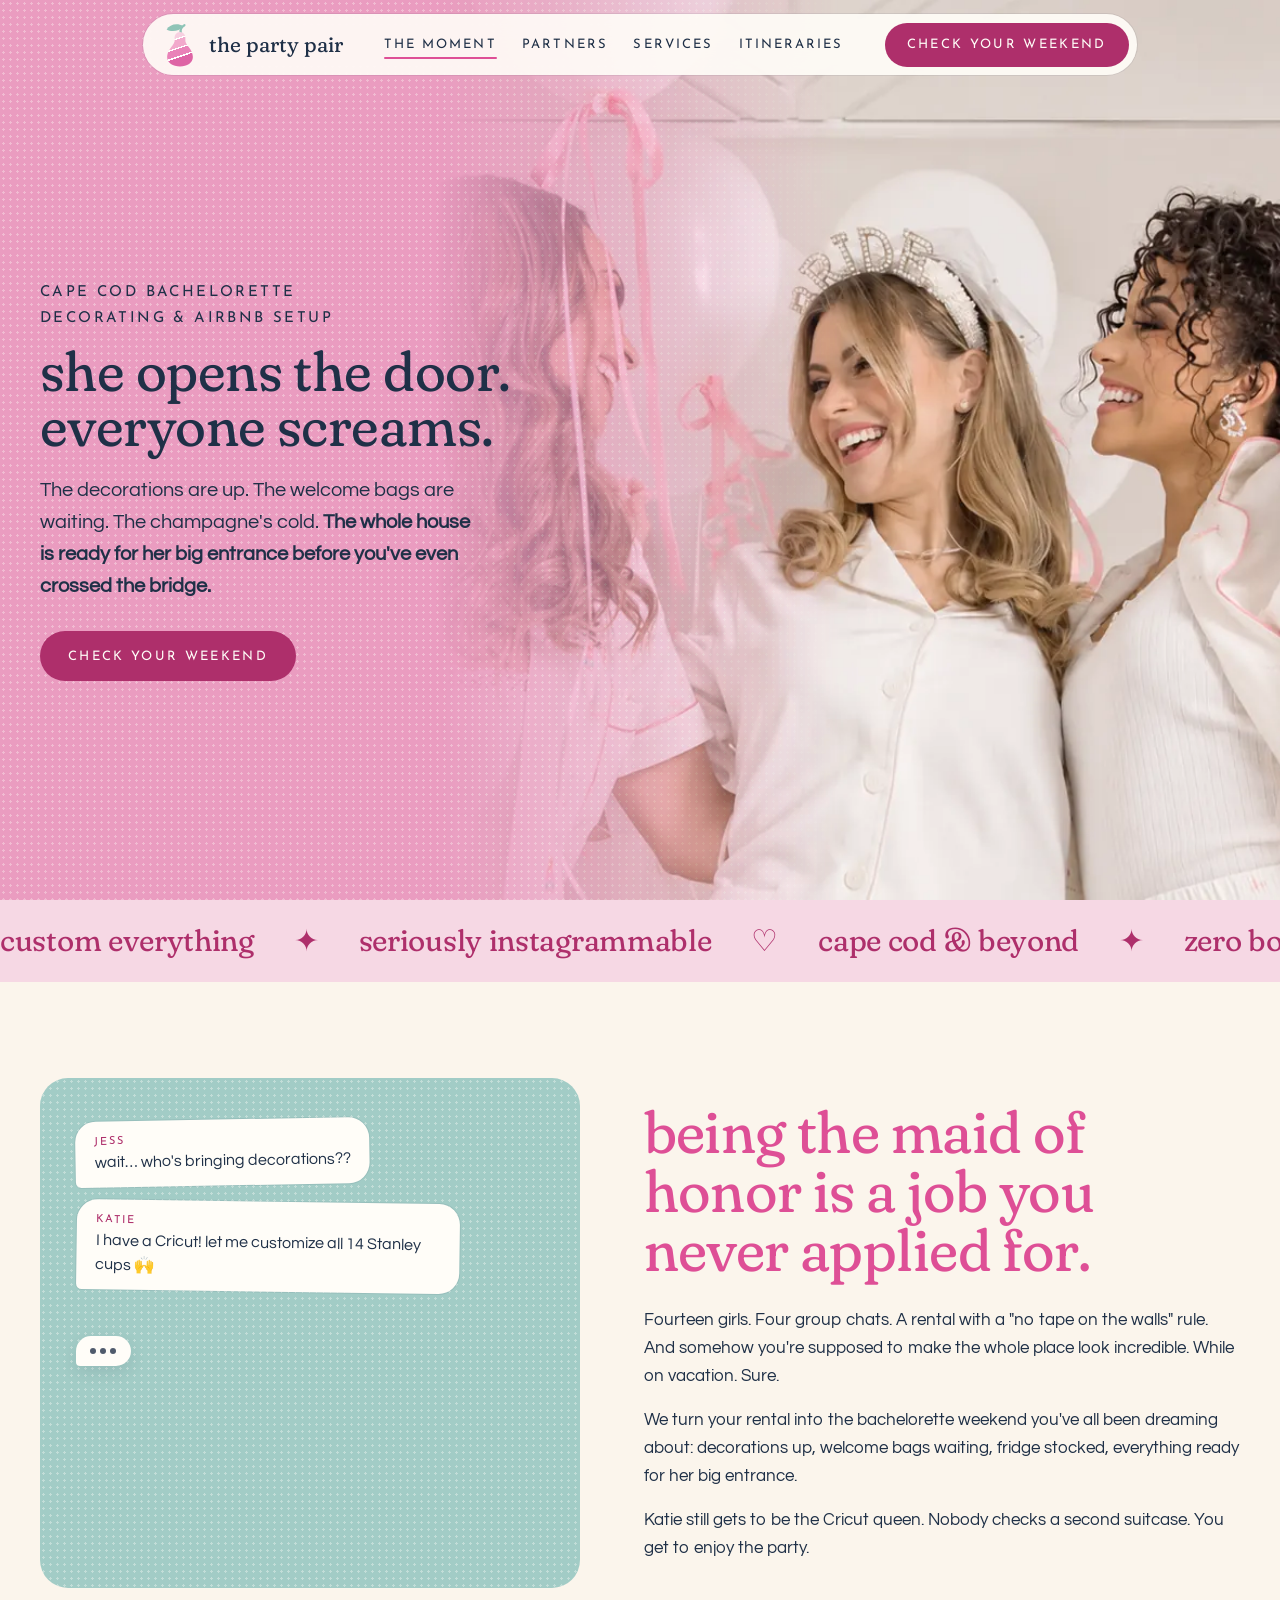
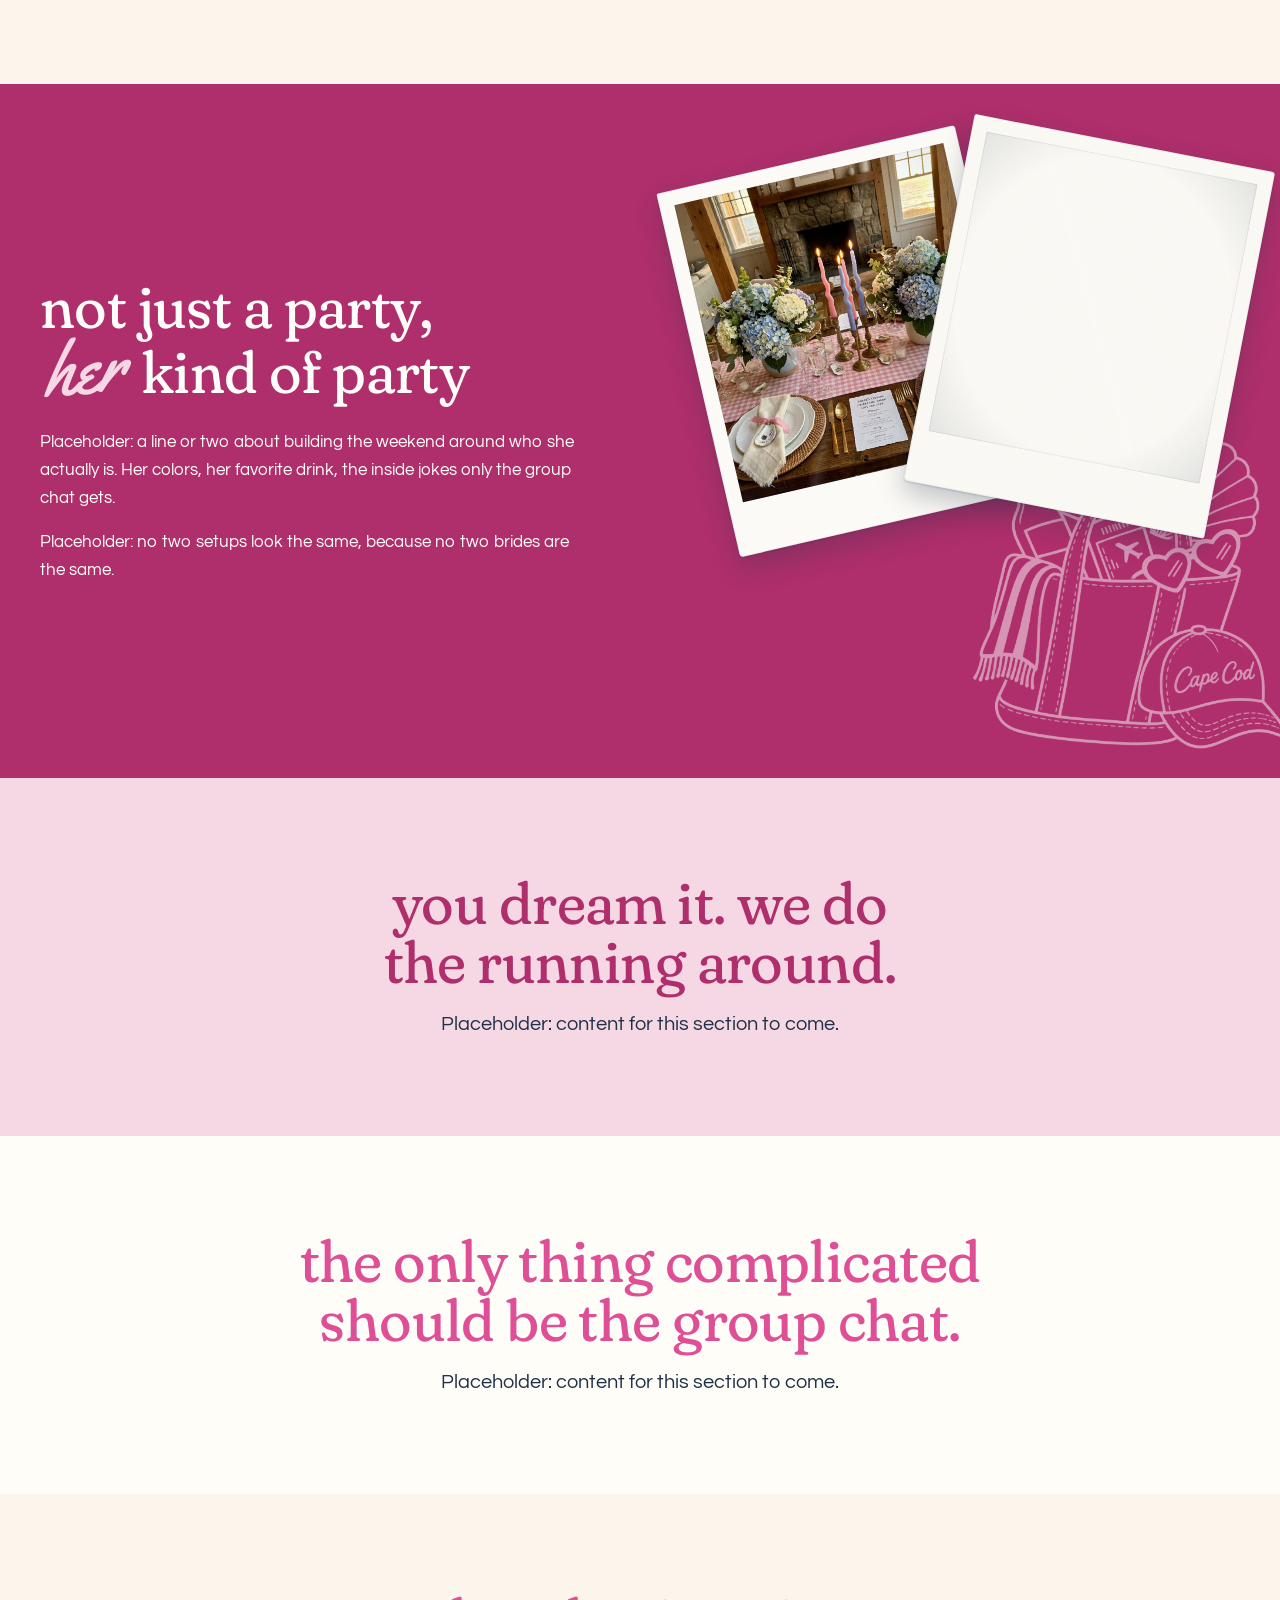
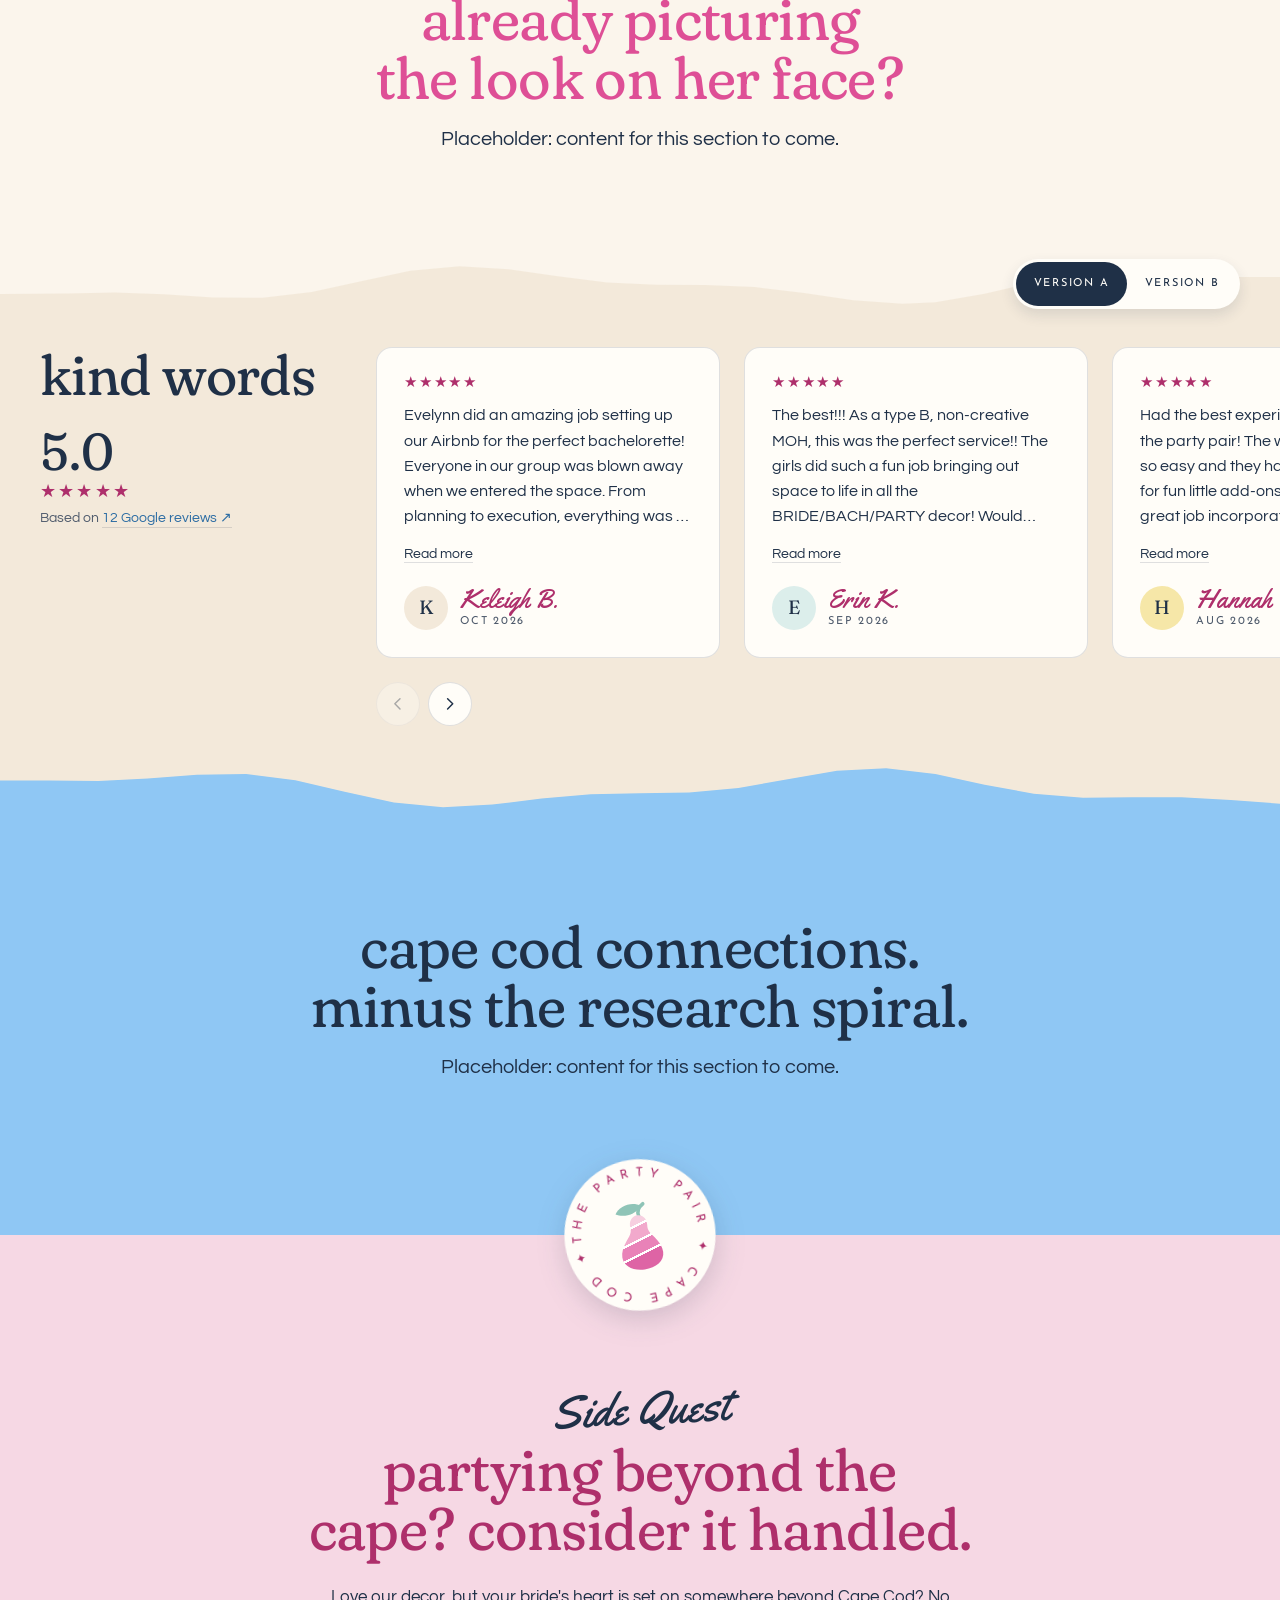
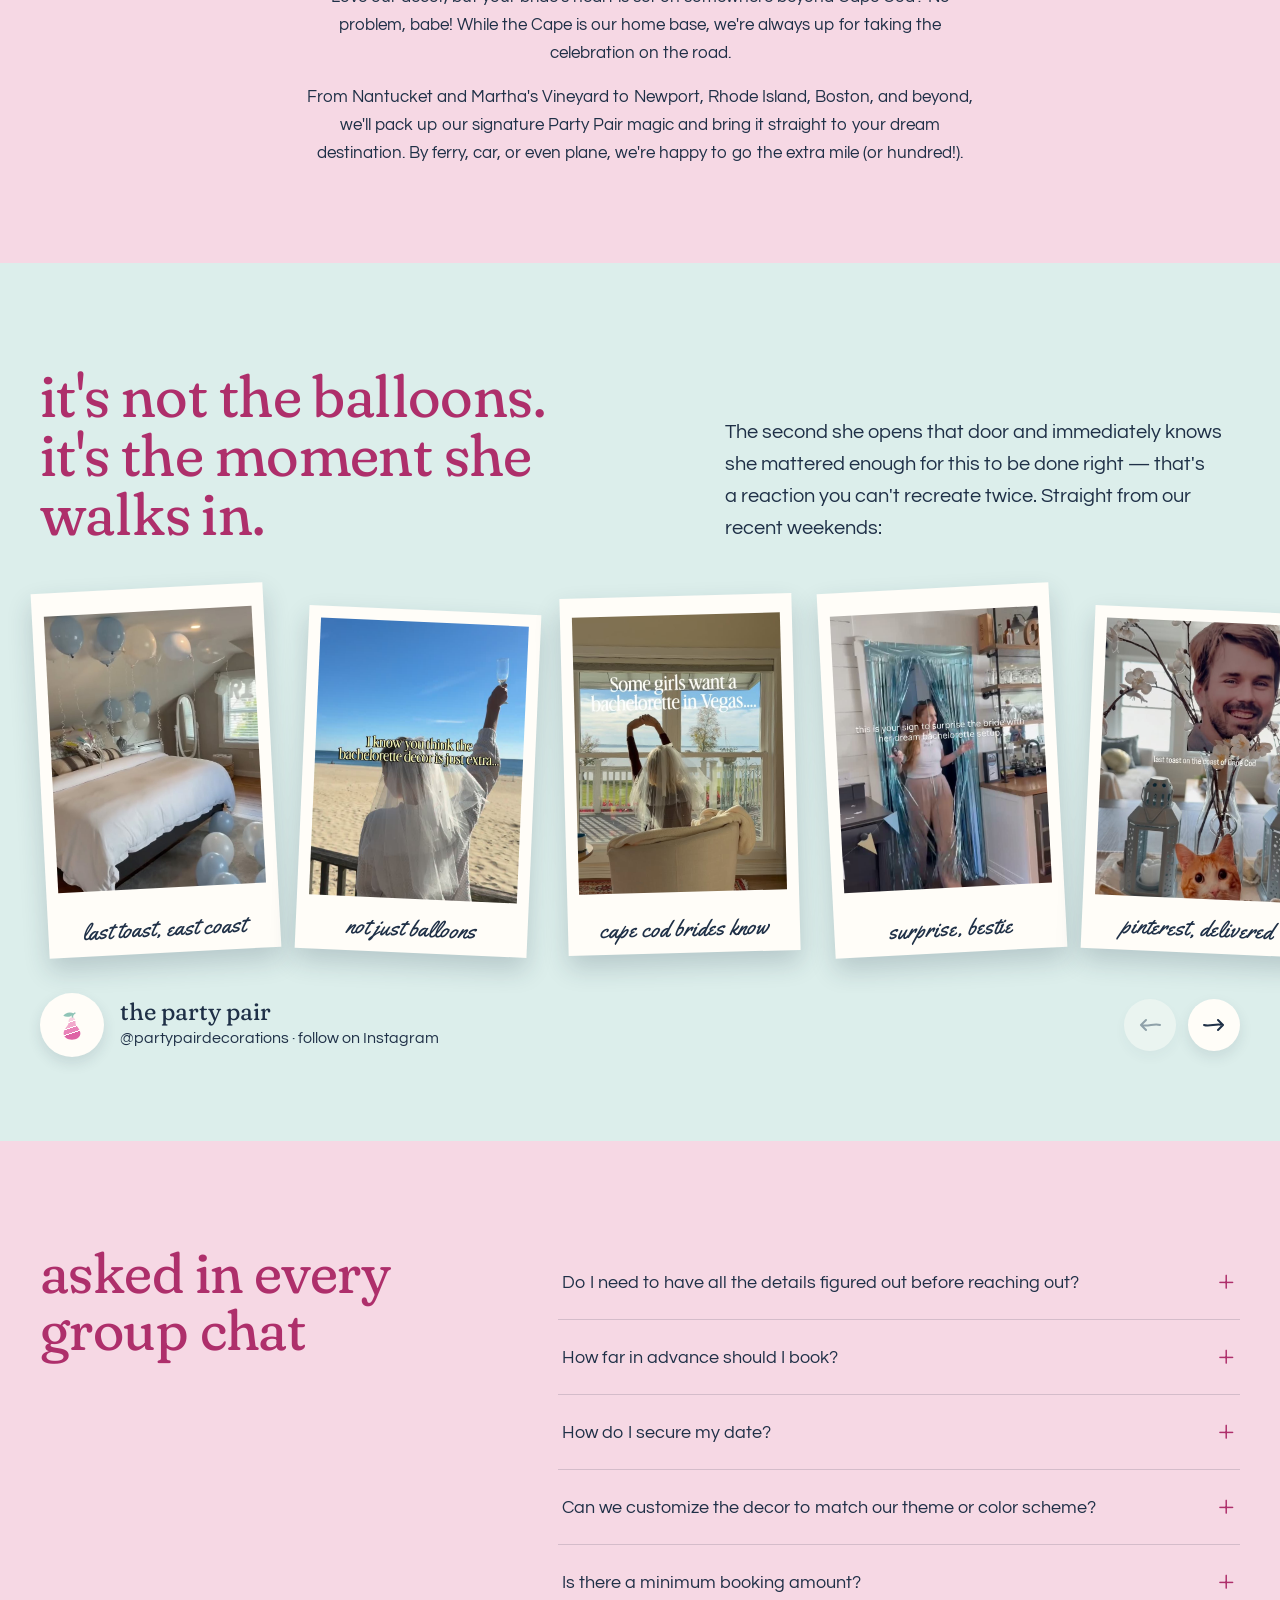
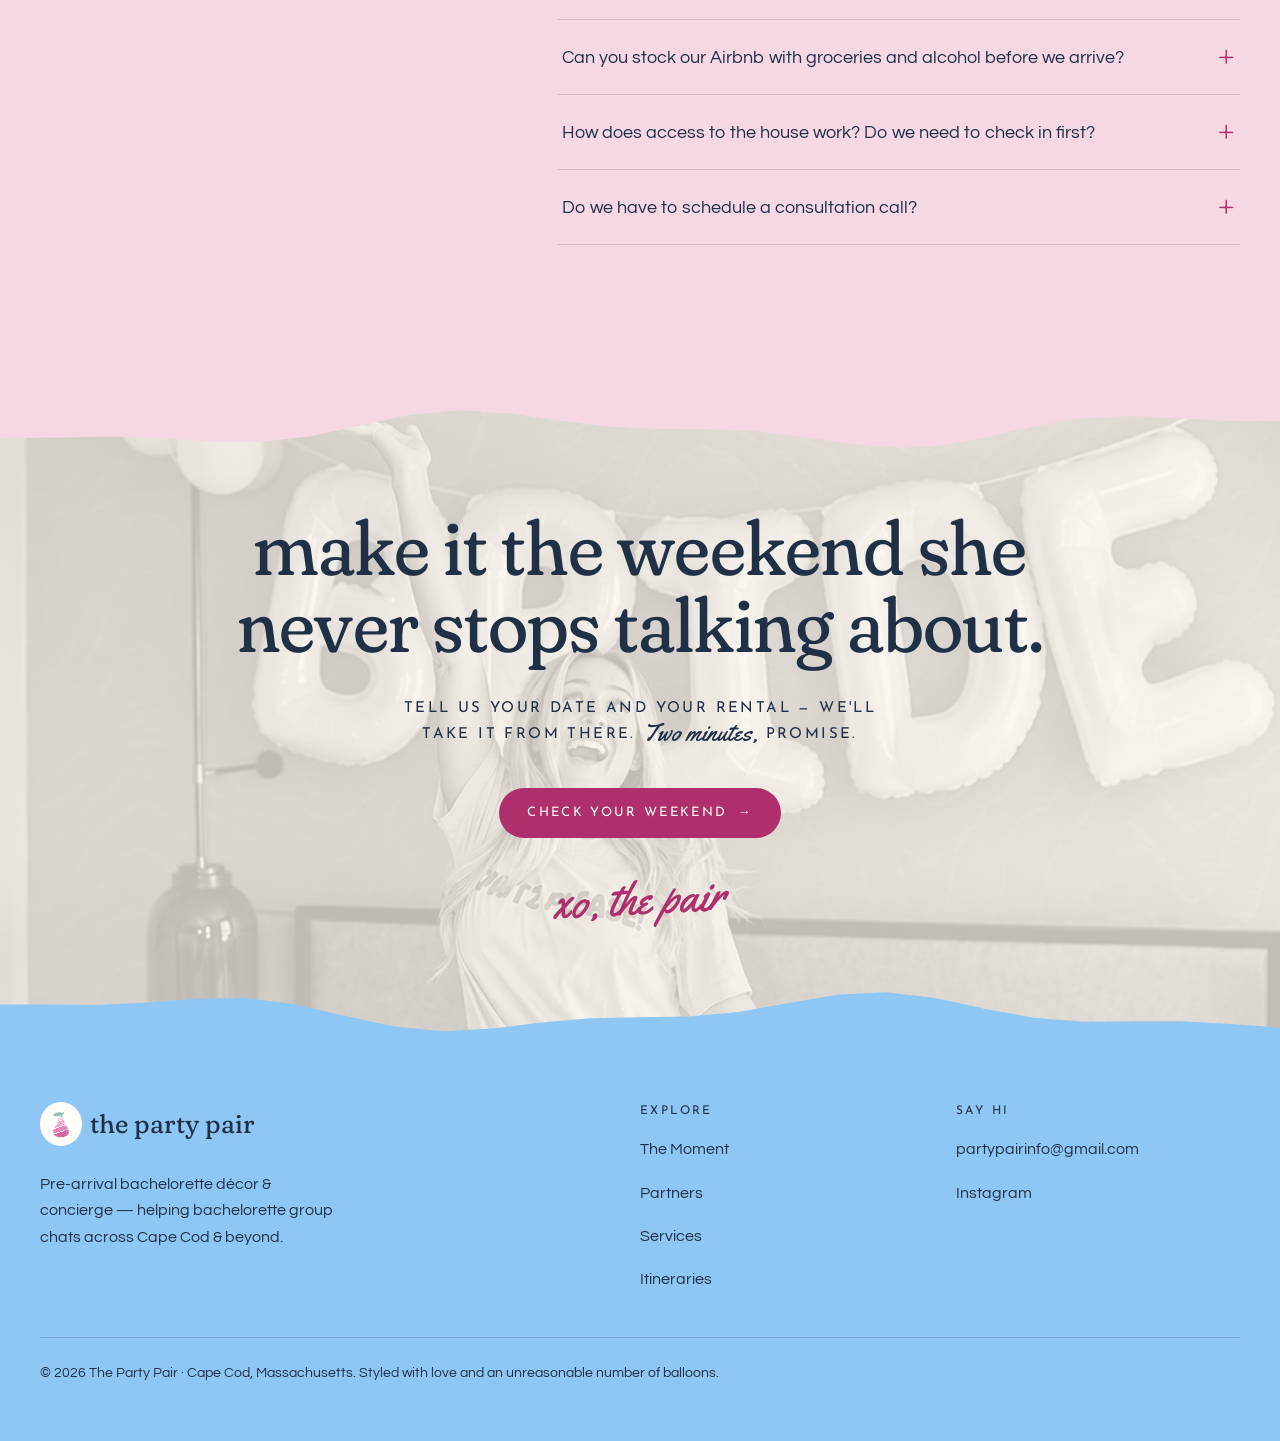
==== index.html @ 73dba9ed "Mirror site from PartyPair 1c4ce07 Co-Authored-By: Claude Opus 5.5 <noreply@anthropic.com>" ====
<!DOCTYPE html>
<html lang="en">
<head>
  <meta charset="UTF-8">
  <meta name="viewport" content="width=device-width, initial-scale=1.0, viewport-fit=cover">
  <title>The Party Pair — Pre-Arrival Bachelorette Décor &amp; Concierge, Cape Cod</title>
  <meta name="description" content="Cape Cod's pre-arrival bachelorette décor & concierge. Your Airbnb fully styled, fridge stocked, champagne cold — before the group even crosses the bridge.">
  <link rel="canonical" href="https://www.thepartypair.com/">
  <meta name="theme-color" content="#fbf5ec">

  <meta property="og:type" content="website">
  <meta property="og:title" content="The Party Pair — her weekend starts with an omg, not a to-do list">
  <meta property="og:description" content="Pre-arrival bachelorette décor & concierge on Cape Cod. Fully styled before the group even crosses the bridge.">
  <meta property="og:url" content="https://www.thepartypair.com/">
  <meta property="og:image" content="https://www.thepartypair.com/assets/img/balloon-arch.webp">
  <meta name="twitter:card" content="summary_large_image">

  <link rel="icon" href="assets/img/pear.svg" type="image/svg+xml">
  <!-- Preview only: which section versions to show, set before first paint (js/preview-switch.js) -->
  <script>
    (function () {
      var q = new URLSearchParams(location.search);
      function pick(key, alt, base) {
        var v = q.get(key);
        if (!v) { try { v = localStorage.getItem('pp-' + key); } catch (e) {} }
        document.documentElement.dataset[key] = v === alt ? alt : base;
      }
      pick('reviews', 'b', 'a');
    })();
  </script>
  <link rel="stylesheet" href="css/tokens.css">
  <link rel="stylesheet" href="css/base.css">
  <link rel="stylesheet" href="css/components.css">
  <link rel="stylesheet" href="css/sections.css">
  <link rel="stylesheet" href="css/v3.css">
  <link rel="stylesheet" href="css/nav.css">
  <link rel="stylesheet" href="css/pages.css">
  <link rel="stylesheet" href="css/hero.css">

  <link rel="preconnect" href="https://fonts.googleapis.com">
  <link rel="preconnect" href="https://fonts.gstatic.com" crossorigin>
  <link rel="stylesheet" href="https://fonts.googleapis.com/css2?family=Fraunces:opsz,wght,SOFT@9..144,900,100&family=Josefin+Sans:wght@600&family=Questrial&family=Yellowtail&display=swap">
  <link rel="stylesheet" href="css/theme.css">
  <link rel="stylesheet" href="css/insta-grid.css">
  <link rel="stylesheet" href="css/reviews.css">
  <link rel="stylesheet" href="css/faq.css">
  <link rel="stylesheet" href="css/finale.css">

  <script type="application/ld+json">
  {
    "@context": "https://schema.org",
    "@type": "LocalBusiness",
    "name": "The Party Pair",
    "description": "Pre-arrival bachelorette party décor and concierge serving Cape Cod, Massachusetts and beyond. Custom design, delivery, setup and breakdown for bachelorette weekends.",
    "url": "https://www.thepartypair.com/",
    "email": "partypairinfo@gmail.com",
    "sameAs": ["https://www.instagram.com/partypairdecorations/"],
    "areaServed": { "@type": "Place", "name": "Cape Cod, Massachusetts" },
    "knowsAbout": ["bachelorette party decor", "event styling", "party setup", "concierge services", "Cape Cod events"]
  }
  </script>
</head>
<body data-page="home">

  <a class="skip-link" href="#main">Skip to content</a>
  <div data-partial="header"></div>

  <main id="main">
    <!-- ============ Hero ============ -->
    <section class="hero">
      <!-- Full-bleed lifestyle photo, fading in from the left (css/hero.css).
           PLACEHOLDER — replace with Party Pair's own photography before launch. -->
      <figure class="hero__bg">
        <img src="assets/img/hero-lifestyle-PLACEHOLDER.webp" alt="Three friends in matching white pajamas laughing among white balloons with pink ribbons, the bride in a pearl BRIDE headband" width="1892" height="831" fetchpriority="high" decoding="async">
      </figure>
      <div class="hero__copy">
        <p class="caps hero__kicker">Cape Cod bachelorette decorating &amp; Airbnb setup</p>
        <h1><span class="hero__line">She opens the door.</span> <span class="hero__line">Everyone screams.</span></h1>
        <p class="hero__lead">The decorations are up. The welcome bags are waiting. The champagne's cold. <strong>The whole house is ready for her big entrance before you've even crossed the bridge.</strong></p>
        <div class="hero__ctas">
          <button class="btn btn--primary btn--lg" data-open-inquiry>Check your weekend</button>
        </div>
      </div>
    </section>

    <!-- ============ Marquee ============ -->
    <div class="marquee" aria-hidden="true">
      <div class="marquee__track">
        <span class="marquee__item">custom everything <span class="glyph">✦</span> seriously instagrammable <span class="glyph">♡</span> Cape Cod &amp; beyond <span class="glyph">✦</span> zero boxes to pack <span class="glyph">♡</span> set up before check-in <span class="glyph">✦</span> the details no one expects <span class="glyph">♡</span></span>
      </div>
    </div>

    <!-- ============ The maid-of-honor group chat (kept as is) ============ -->
    <section class="section problem">
      <div class="container problem__grid">
        <div class="problem__copy">
          <h2>Being the maid of honor is a job you never applied for.</h2>
          <p>Fourteen girls. Four group chats. A rental with a "no tape on the walls" rule. And somehow you're supposed to make the whole place look incredible. While on vacation. Sure.</p>
          <p>We turn your rental into the bachelorette weekend you've all been dreaming about: decorations up, welcome bags waiting, fridge stocked, everything ready for her big entrance.</p>
          <p>Katie still gets to be the Cricut queen. Nobody checks a second suitcase. You get to enjoy the party.</p>
        </div>
        <div class="chat-stack" aria-label="The group chat, before The Party Pair">
          <p class="chat-bubble" style="--tilt: -1deg"><span class="sender">Jess</span>wait… who's bringing decorations??</p>
          <p class="chat-bubble" style="--tilt: 0.8deg"><span class="sender">Katie</span>I have a Cricut! let me customize all 14 Stanley cups 🙌</p>
          <p class="chat-bubble" style="--tilt: -0.6deg"><span class="sender">Mel</span>the airbnb says NO TAPE ON WALLS 😭😭</p>
          <p class="chat-bubble chat-bubble--me" style="--tilt: 1deg"><span class="sender">You</span>relax. I booked The Party Pair — the house will be DONE when we walk in ✨</p>
          <p class="chat-bubble" style="--tilt: -1.2deg"><span class="sender">Jess</span>ok MVP behavior 👑</p>
        </div>
      </div>
    </section>

    <!-- ============ PLACEHOLDER: Her kind of party ============ -->
    <section class="section her-party" id="her-party">
      <div class="container her-party__grid">
        <div class="her-party__copy">
          <h2>Not just a party, <span class="script">her</span> kind of party</h2>
          <p>Placeholder: a line or two about building the weekend around who she actually is. Her colors, her favorite drink, the inside jokes only the group chat gets.</p>
          <p>Placeholder: no two setups look the same, because no two brides are the same.</p>
        </div>
        <!-- Polaroids drop onto the pile one every 1.5s (js/polaroids.js).
             PLACEHOLDER photos: swap for real Party Pair weekends. -->
        <div class="polaroids" aria-label="Photos from recent weekends">
          <img class="polaroids__stamp" src="assets/img/background_stamp.png" alt="" width="1254" height="1254" loading="lazy" decoding="async">
          <figure class="polaroid" style="--r: -13deg; --x: -40%; --y: -24%"><img src="assets/img/tablescape.webp" alt="Styled tablescape" loading="lazy" decoding="async"></figure>
          <figure class="polaroid" style="--r: 11deg; --x: 39%; --y: -28%"><img src="assets/img/balloon-arch.webp" alt="Balloon arch" loading="lazy" decoding="async"></figure>
          <figure class="polaroid" style="--r: 4deg; --x: -36%; --y: 25%"><img src="assets/img/bride-suite.webp" alt="Decorated bride suite" loading="lazy" decoding="async"></figure>
          <figure class="polaroid" style="--r: -17deg; --x: 38%; --y: 20%"><img src="assets/img/welcome-table.webp" alt="Welcome table with gift bags" loading="lazy" decoding="async"></figure>
          <figure class="polaroid" style="--r: -4deg; --x: 1%; --y: -2%"><img src="assets/img/deck-floats.webp" alt="Pool floats on the deck" loading="lazy" decoding="async"></figure>
        </div>
      </div>
    </section>

    <!-- ============ PLACEHOLDER: You dream it ============ -->
    <section class="section placeholder placeholder--petal" id="dream-it">
      <div class="container section-intro">
        <h2>You dream it. We do the running around.</h2>
        <p class="lead">Placeholder: content for this section to come.</p>
      </div>
    </section>

    <!-- ============ PLACEHOLDER: The group chat ============ -->
    <section class="section placeholder placeholder--paper" id="group-chat">
      <div class="container section-intro">
        <h2>The only thing complicated should be the group chat.</h2>
        <p class="lead">Placeholder: content for this section to come.</p>
      </div>
    </section>

    <!-- ============ PLACEHOLDER: The look on her face ============ -->
    <section class="section placeholder placeholder--cream" id="her-face">
      <div class="container section-intro">
        <h2>Already picturing the look on her face?</h2>
        <p class="lead">Placeholder: content for this section to come.</p>
      </div>
    </section>

    <!-- ============ Google reviews (rendered from js/content/reviews.js by js/reviews.js) ============ -->
    <section class="section reviews" id="reviews" aria-label="Google reviews">
      <svg class="finale__wave finale__wave--top" viewBox="0 0 1248 64" preserveAspectRatio="none" aria-hidden="true"><path style="fill: var(--cream)" d="M0 0 H1248 L1248 30.9 L1200 30.9 L1152 27.8 L1104 25 L1056 27.5 L1008 37.1 L960 50.1 L912 59.7 L880 61.5 L832 57.4 L784 49.1 L736 42.4 L688 40.1 L640 39.8 L592 37.1 L544 30 L496 21.9 L448 18.5 L400 23.7 L352 35.6 L304 47.9 L256 54.5 L208 54.2 L160 50.6 L112 48.6 L64 49.8 L0 50.4 Z"/></svg>
      <svg class="finale__wave finale__wave--bottom" viewBox="0 0 1248 76" preserveAspectRatio="none" aria-hidden="true"><path style="fill: var(--coastal)" d="M0 0 H1248 L1248 19.3 L1200 23.1 L1152 25.8 L1104 25.7 L1056 25.3 L1008 29.2 L960 38.3 L912 48.9 L864 54.7 L816 52.2 L768 43.7 L720 35 L672 30.6 L624 29.8 L576 28.8 L528 24.5 L480 18.4 L432 15.7 L384 20.4 L336 31.3 L288 42.8 L240 49 L192 48.3 L144 44.4 L96 42 L48 42.4 L0 42.5 Z"/></svg>
      <div class="preview-switch" role="group" aria-label="Reviews section version">
        <button type="button" data-preview="reviews" data-value="a">Version A</button>
        <button type="button" data-preview="reviews" data-value="b">Version B</button>
      </div>
      <div data-reviews-slot></div>
    </section>

    <!-- ============ PLACEHOLDER: Cape Cod connections ============ -->
    <section class="section placeholder placeholder--coastal" id="connections">
      <div class="container section-intro">
        <h2>Cape Cod connections. Minus the research spiral.</h2>
        <p class="lead">Placeholder: content for this section to come.</p>
      </div>
    </section>

    <!-- ============ Instagram gallery (rendered by js/insta-grid.js) ============ -->
    <!-- ============ PLACEHOLDER: Side quest (travel beyond the Cape) ============ -->
    <section class="section placeholder placeholder--petal side-quest" id="side-quest">
      <!-- The pear ring seal (guide §10.4), sitting across the seam with the Cape Cod connections band above -->
      <div class="seam-seal" aria-hidden="true">
        <svg viewBox="0 0 132 132"><defs><path id="sealring" d="M66 66 m-50 0 a50 50 0 1 1 100 0 a50 50 0 1 1 -100 0"/></defs><circle cx="66" cy="66" r="64"/><text><textPath href="#sealring" textLength="306" lengthAdjust="spacing">THE PARTY PAIR ✦ CAPE COD ✦</textPath></text></svg>
        <img src="assets/img/pear.svg" alt="" width="90" height="100">
      </div>
      <div class="container section-intro">
        <p class="script side-quest__kicker">Side Quest</p>
        <h2>Partying beyond the Cape? Consider it handled.</h2>
        <p>Love our decor, but your bride's heart is set on somewhere beyond Cape Cod? No problem, babe! While the Cape is our home base, we're always up for taking the celebration on the road.</p>
        <p>From Nantucket and Martha's Vineyard to Newport, Rhode Island, Boston, and beyond, we'll pack up our signature Party Pair magic and bring it straight to your dream destination. By ferry, car, or even plane, we're happy to go the extra mile (or hundred!).</p>
      </div>
    </section>

    <section class="section transform" id="gallery">
      <div class="container">
        <div class="section-intro reveal">
          <h2>It's not the balloons.<br>It's the moment she walks&nbsp;in.</h2>
          <p class="lead">The second she opens that door and immediately knows she mattered enough for this to be done right — that's a reaction you can't recreate twice. Straight from our recent weekends:</p>
        </div>

        <div data-insta-grid></div>
      </div>
    </section>

    <!-- ============ FAQ (rendered from js/content/faq.js) ============ -->
    <section class="section faq" id="faq">
      <div class="container faq__grid">
        <h2>Asked in every group chat</h2>
        <div data-faq></div>
      </div>
    </section>

    <!-- ============ Booking CTA ============ -->
    <section class="section finale">
      <svg class="finale__wave finale__wave--top" viewBox="0 0 1248 64" preserveAspectRatio="none" aria-hidden="true"><path fill="#F6D8E4" d="M0 0 H1248 L1248 30.9 L1200 30.9 L1152 27.8 L1104 25 L1056 27.5 L1008 37.1 L960 50.1 L912 59.7 L880 61.5 L832 57.4 L784 49.1 L736 42.4 L688 40.1 L640 39.8 L592 37.1 L544 30 L496 21.9 L448 18.5 L400 23.7 L352 35.6 L304 47.9 L256 54.5 L208 54.2 L160 50.6 L112 48.6 L64 49.8 L0 50.4 Z"/></svg>
      <svg class="finale__wave finale__wave--bottom" viewBox="0 0 1248 76" preserveAspectRatio="none" aria-hidden="true"><path fill="#8FC7F4" d="M0 0 H1248 L1248 19.3 L1200 23.1 L1152 25.8 L1104 25.7 L1056 25.3 L1008 29.2 L960 38.3 L912 48.9 L864 54.7 L816 52.2 L768 43.7 L720 35 L672 30.6 L624 29.8 L576 28.8 L528 24.5 L480 18.4 L432 15.7 L384 20.4 L336 31.3 L288 42.8 L240 49 L192 48.3 L144 44.4 L96 42 L48 42.4 L0 42.5 Z"/></svg>
      <div class="container reveal">
        <h2>Make it the weekend she never stops talking about.</h2>
        <p class="caps">Tell us your date and your rental — we'll take it from there. <span class="script">Two minutes,</span> promise.</p>
        <button class="btn btn--primary btn--lg" data-open-inquiry>Check your weekend <span class="arr" aria-hidden="true">→</span></button>
        <p class="script-note">xo, the pair</p>
      </div>
    </section>
  </main>

  <div data-partial="footer"></div>

  <script type="module" src="js/main.js"></script>
</body>
</html>
---- css/tokens.css ----
/* ============================================================
   The Party Pair — Design tokens
   Palette: Cape Cod postcard meets modern girly maximalism
   ============================================================ */

@font-face {
  font-family: 'Melodrama';
  src: url('../assets/fonts/Melodrama-Variable.woff2') format('woff2');
  font-weight: 300 700;
  font-display: swap;
}
@font-face {
  font-family: 'General Sans';
  src: url('../assets/fonts/GeneralSans-Variable.woff2') format('woff2');
  font-weight: 200 700;
  font-style: normal;
  font-display: swap;
}
@font-face {
  font-family: 'General Sans';
  src: url('../assets/fonts/GeneralSans-VariableItalic.woff2') format('woff2');
  font-weight: 200 700;
  font-style: italic;
  font-display: swap;
}
:root {
  /* Color — pear-logo palette (shared with V2) */
  --ink: #2b2129;
  --ink-soft: #6e6069;
  --shell: #fdf9f6;
  --shell-deep: #f5eae6;
  --rose: #de64a5;
  --rose-deep: #c2528f;
  --peri: #a9bce6;
  --peri-deep: #7d92cc;
  --butter: #f5d98f;
  --butter-deep: #d0aa4f;
  --seafoam: #cde9df;
  --leaf: #8fc4b7;
  --white: #fffdfc;

  /* Hero silk shader palette (hex only — read by js/shader.js) */
  --silk-base: #fdf9f6;
  --silk-1: #e982b8;
  --silk-2: #a9bce6;
  --silk-3: #f5d98f;
  --silk-4: #cde9df;

  /* Type */
  --font-display: 'Melodrama', Georgia, serif;
  --font-body: 'General Sans', -apple-system, 'Segoe UI', sans-serif;

  --text-hero: clamp(2.9rem, 10vw, 6.75rem);
  --text-h2: clamp(2.1rem, 6vw, 3.9rem);
  --text-h3: clamp(1.35rem, 3.5vw, 1.85rem);
  --text-lead: clamp(1.06rem, 2.4vw, 1.3rem);
  --text-body: clamp(1rem, 2.2vw, 1.09rem);
  --text-small: 0.875rem;

  /* Space & shape */
  --space-section: clamp(4.5rem, 12vw, 8.5rem);
  --gutter: clamp(1.25rem, 4.5vw, 2.5rem);
  --content-max: 72rem;
  --narrow-max: 46rem;
  --radius-lg: 1.75rem;
  --radius-md: 1.125rem;
  --radius-pill: 999px;

  /* Elevation — soft long ink shadows */
  --shadow-card: 0 2px 4px rgba(43, 33, 41, 0.05), 0 12px 32px rgba(43, 33, 41, 0.09);
  --shadow-pop: 0 4px 10px rgba(43, 33, 41, 0.10), 0 22px 60px rgba(43, 33, 41, 0.18);
  --shadow-cta: 0 4px 0 var(--rose-deep), 0 10px 24px rgba(222, 100, 165, 0.35);

  /* Motion */
  --ease-spring: cubic-bezier(0.34, 1.56, 0.64, 1);
  --ease-out: cubic-bezier(0.22, 1, 0.36, 1);
  --dur-quick: 180ms;
  --dur-med: 420ms;
  --dur-slow: 800ms;
}
---- css/base.css ----
/* ============================================================
   Base: reset, typography, layout primitives
   ============================================================ */

*, *::before, *::after { box-sizing: border-box; }

* { margin: 0; }

html {
  scroll-behavior: smooth;
  -webkit-text-size-adjust: 100%;
  overflow-x: clip;
}

body {
  font-family: var(--font-body);
  font-size: var(--text-body);
  font-weight: 420;
  line-height: 1.6;
  color: var(--ink);
  background: var(--shell);
  overflow-x: clip;
}

img, svg, video, canvas { display: block; max-width: 100%; }

button, input, select, textarea {
  font: inherit;
  color: inherit;
}

h1, h2, h3, h4 {
  font-family: var(--font-display);
  font-weight: 560;
  line-height: 1.04;
  text-wrap: balance;
}

h1 { font-size: var(--text-hero); letter-spacing: -0.015em; }
h2 { font-size: var(--text-h2); letter-spacing: -0.01em; }
h3 { font-size: var(--text-h3); font-family: var(--font-body); font-weight: 600; line-height: 1.25; }

p { text-wrap: pretty; }

a { color: var(--peri-deep); text-underline-offset: 3px; }

::selection { background: var(--rose); color: var(--white); }

:focus-visible {
  outline: 3px solid var(--peri);
  outline-offset: 3px;
  border-radius: 4px;
}

/* Skip link — hidden until keyboard focus */
.skip-link {
  position: fixed;
  top: 1rem;
  left: 50%;
  translate: -50% 0;
  z-index: 100;
  background: var(--ink);
  color: var(--shell);
  font-weight: 600;
  text-decoration: none;
  padding: 0.7em 1.5em;
  border-radius: var(--radius-pill);
  box-shadow: var(--shadow-pop);
  opacity: 0;
  pointer-events: none;
}
.skip-link:focus-visible {
  opacity: 1;
  pointer-events: auto;
}

/* Layout primitives */
.container {
  width: min(100% - 2 * var(--gutter), var(--content-max));
  margin-inline: auto;
}

.container--narrow { max-width: var(--narrow-max); }

.section { padding-block: var(--space-section); position: relative; }

/* Text utilities */
.eyebrow {
  font-family: var(--font-body);
  font-weight: 640;
  font-size: 0.82rem;
  text-transform: uppercase;
  letter-spacing: 0.14em;
  color: var(--rose);
  display: inline-flex;
  align-items: center;
  gap: 0.5em;
  margin-bottom: 1rem;
}

.lead {
  font-size: var(--text-lead);
  line-height: 1.55;
  color: var(--ink-soft);
  font-weight: 450;
}

.display-italic { font-style: italic; }

.u-center { text-align: center; }

.visually-hidden {
  position: absolute;
  width: 1px; height: 1px;
  padding: 0; margin: -1px;
  overflow: hidden;
  clip-path: inset(50%);
  white-space: nowrap;
  border: 0;
}

/* Scroll reveal — .reveal elements rise+fade in via scroll.js.
   Gated behind html.js so content stays visible without JavaScript. */
html.js .reveal {
  opacity: 0;
  transform: translateY(26px);
  transition:
    opacity var(--dur-slow) var(--ease-out),
    transform var(--dur-slow) var(--ease-out);
}
html.js .reveal.is-visible { opacity: 1; transform: none; }

@media (prefers-reduced-motion: reduce) {
  html { scroll-behavior: auto; }
  .reveal { opacity: 1; transform: none; transition: none; }
  *, *::before, *::after {
    animation-duration: 0.01ms !important;
    animation-iteration-count: 1 !important;
    transition-duration: 0.01ms !important;
  }
}
---- css/components.css ----
/* ============================================================
   Components: nav, buttons, marquee, cards, forms, modal,
   accordion, before/after slider, dividers, sticky CTA
   ============================================================ */

/* ---------- Buttons ---------- */
.btn {
  display: inline-flex;
  align-items: center;
  justify-content: center;
  gap: 0.55em;
  padding: 0.95em 1.9em;
  border: none;
  border-radius: var(--radius-pill);
  font-weight: 600;
  font-size: 1.02rem;
  text-decoration: none;
  cursor: pointer;
  transition:
    transform var(--dur-quick) var(--ease-spring),
    box-shadow var(--dur-quick) var(--ease-out),
    background-color var(--dur-quick) var(--ease-out);
  -webkit-tap-highlight-color: transparent;
}

.btn--primary {
  background: var(--rose);
  color: var(--white);
  box-shadow: var(--shadow-cta);
}
.btn--primary:hover { transform: translateY(-2px) rotate(-0.5deg); }
.btn--primary:active {
  transform: translateY(2px);
  box-shadow: 0 1px 0 var(--rose-deep), 0 4px 10px rgba(222, 100, 165, 0.3);
}

.btn--ghost {
  background: transparent;
  color: var(--ink);
  box-shadow: inset 0 0 0 2px var(--ink);
}
.btn--ghost:hover { background: var(--ink); color: var(--shell); transform: translateY(-2px); }

.btn--light {
  background: var(--white);
  color: var(--ink);
  box-shadow: var(--shadow-card);
}
.btn--light:hover { transform: translateY(-2px) rotate(0.5deg); }

.btn--lg { padding: 1.1em 2.3em; font-size: 1.08rem; }

/* ---------- Header / nav ---------- */
.site-header {
  position: fixed;
  inset-inline: 0;
  top: 0;
  z-index: 60;
  transition: transform var(--dur-med) var(--ease-out);
}
.site-header.is-hidden { transform: translateY(-110%); }

.site-header__inner {
  display: flex;
  align-items: center;
  justify-content: space-between;
  gap: 1rem;
  margin: 0.9rem auto 0;
  padding: 0.55rem 0.7rem 0.55rem 1.1rem;
  width: min(100% - 2 * var(--gutter), var(--content-max));
  background: rgba(255, 253, 252, 0.85);
  backdrop-filter: blur(14px);
  -webkit-backdrop-filter: blur(14px);
  border-radius: var(--radius-pill);
  box-shadow: var(--shadow-card);
}

.brand {
  display: inline-flex;
  align-items: center;
  gap: 0.55rem;
  font-family: var(--font-display);
  font-weight: 620;
  font-size: 1.28rem;
  color: var(--ink);
  text-decoration: none;
  letter-spacing: 0.01em;
  white-space: nowrap;
}
.brand em { font-style: italic; color: var(--rose); }
.brand__pear { width: 1.9em; height: auto; flex-shrink: 0; }

.site-nav { display: none; }

/* link look at every width: the fitted header (css/nav.css) shows the
   links wherever they fit, not only above a breakpoint */
.site-nav a {
  color: var(--ink);
  text-decoration: none;
  font-weight: 520;
  font-size: 0.97rem;
  position: relative;
}
.site-nav a::after {
  content: '';
  position: absolute;
  left: 0; right: 100%;
  bottom: -4px;
  height: 2px;
  background: var(--rose);
  border-radius: 2px;
  transition: right var(--dur-quick) var(--ease-out);
}
.site-nav a:hover::after { right: 0; }

/* pages without the fitted header (guide.html) show the links from here */
@media (min-width: 46em) {
  .site-nav { display: flex; align-items: center; gap: 1.8rem; }
}

.site-header .btn { padding: 0.7em 1.4em; font-size: 0.95rem; white-space: nowrap; }

@media (max-width: 26em) {
  .brand { font-size: 1.12rem; }
  .site-header .btn { padding: 0.65em 1.1em; font-size: 0.88rem; }
}

/* ---------- Marquee ---------- */
.marquee {
  overflow: hidden;
  padding-block: 0.9rem;
  background: var(--ink);
  color: var(--shell);
  transform: rotate(-1.2deg) scale(1.02);
}
.marquee__track {
  display: flex;
  gap: 2.5rem;
  width: max-content;
  animation: marquee-scroll 28s linear infinite;
}
.marquee__item {
  display: inline-flex;
  align-items: center;
  gap: 2.5rem;
  font-weight: 600;
  font-size: 0.88rem;
  text-transform: uppercase;
  letter-spacing: 0.1em;
  white-space: nowrap;
}
.marquee__item .glyph { color: var(--butter); }

/* Track is the item duplicated once, joined by the same 2.5rem flex gap;
   a seamless loop must travel one item + one gap = 50% + half the gap. */
@keyframes marquee-scroll {
  to { transform: translateX(calc(-50% - 1.25rem)); }
}
@media (prefers-reduced-motion: reduce) {
  .marquee__track { animation: none; }
}

/* ---------- Cards ---------- */
.card {
  background: var(--white);
  border-radius: var(--radius-lg);
  box-shadow: var(--shadow-card);
  padding: clamp(1.5rem, 4vw, 2.25rem);
}

/* Polaroid-style photo card */
.photo-card {
  background: var(--white);
  border-radius: var(--radius-md);
  box-shadow: var(--shadow-card);
  padding: 0.65rem 0.65rem 1rem;
  transition: transform var(--dur-med) var(--ease-spring), box-shadow var(--dur-med) var(--ease-out);
}
.photo-card img {
  border-radius: calc(var(--radius-md) - 0.35rem);
  width: 100%;
  height: 100%;
  object-fit: cover;
}
.photo-card figcaption {
  font-style: italic;
  font-size: 0.9rem;
  font-weight: 470;
  color: var(--ink-soft);
  text-align: center;
  padding-top: 0.65rem;
}
.photo-card:hover { transform: translateY(-6px) rotate(var(--tilt, -1.5deg)); box-shadow: var(--shadow-pop); }

/* ---------- Forms ---------- */
.field { display: grid; gap: 0.4rem; }
.field label {
  font-weight: 560;
  font-size: 0.94rem;
}
.field input, .field select, .field textarea {
  width: 100%;
  padding: 0.85em 1.1em;
  border: 2px solid rgba(43, 33, 41, 0.14);
  border-radius: var(--radius-md);
  background: var(--white);
  transition: border-color var(--dur-quick) var(--ease-out), box-shadow var(--dur-quick) var(--ease-out);
}
.field input:focus, .field select:focus, .field textarea:focus {
  outline: none;
  border-color: var(--peri);
  box-shadow: 0 0 0 4px rgba(169, 188, 230, 0.3);
}
.field input[aria-invalid='true'] { border-color: var(--rose-deep); }

.field__hint { font-size: 0.82rem; color: var(--ink-soft); }

.form-note {
  font-size: 0.82rem;
  color: var(--ink-soft);
  line-height: 1.5;
}

/* ---------- Modal (inquiry) ---------- */
/* Scroll handling, in short:
   - the page behind a modal is locked; its scrollbar goes away and the
     page and header are padded by its width (--scrollbar-w, measured in
     main.js) so nothing jumps sideways and the dim covers everything;
   - the card clips to its rounded corners, and only the body inside it
     scrolls, with a thin themed scrollbar that runs between the corners
     (inset top and bottom) instead of a grey bar cutting through them;
   - scrolling inside never chains through to the page. */
:root:has(dialog.modal[open]) { overflow: hidden; }
:root:has(dialog.modal[open]) body { padding-right: var(--scrollbar-w, 0px); }
:root:has(dialog.modal[open]) .site-header { right: var(--scrollbar-w, 0px); }

.modal {
  border: none;
  padding: 0;
  margin: auto;
  width: min(100% - 2rem, 34rem);
  max-height: calc(100dvh - 2rem);
  border-radius: var(--radius-lg);
  box-shadow: var(--shadow-pop);
  --modal-bg: var(--shell);
  background: var(--modal-bg);
  overflow: hidden;
  overscroll-behavior: contain;
}
.modal[open] { display: flex; flex-direction: column; }
.modal:focus-visible { outline: none; }   /* the card itself isn't a control */
.modal::backdrop {
  background: rgba(43, 33, 41, 0.55);
  backdrop-filter: blur(6px);
}
.modal[open] { animation: modal-in var(--dur-med) var(--ease-spring); }
@keyframes modal-in {
  from { opacity: 0; transform: translateY(30px) scale(0.96); }
}
.modal__body {
  flex: 1 1 auto;
  min-height: 0;
  margin-block: 0.75rem;                      /* scrollbar stays off the corners */
  padding: clamp(0.85rem, 4vw, 1.65rem) clamp(1.1rem, 4.5vw, 1.9rem);
  overflow-y: auto;
  overscroll-behavior: contain;
  scrollbar-gutter: stable both-edges;        /* equal space left and right */
  scrollbar-width: thin;
  scrollbar-color: rgba(43, 33, 41, 0.28) transparent;
}

/* Inquiry form: pairs side by side once there's room, and the button
   stays in view at the bottom if a short screen makes the form scroll. */
.modal__form .field--wide,
.modal__actions { grid-column: 1 / -1; }
.modal__form { gap: 0.85rem; }
.modal__form .field input { padding-block: 0.7em; }
.modal__form textarea { resize: vertical; min-height: 4.75rem; font: inherit; }
.modal__form input[type='number'] { appearance: textfield; -moz-appearance: textfield; }
.modal__form input[type='number']::-webkit-inner-spin-button,
.modal__form input[type='number']::-webkit-outer-spin-button { -webkit-appearance: none; margin: 0; }
.modal__actions { display: grid; gap: 0.75rem; }

@media (min-width: 40rem) {
  .modal:has(.modal__form) { width: min(100% - 3rem, 40rem); }
  .modal__form { grid-template-columns: 1fr 1fr; column-gap: 1rem; }
  .modal__actions {
    position: sticky;
    bottom: calc(-1 * clamp(0.85rem, 4vw, 1.65rem));   /* sit flush with the body's bottom edge */
    padding-block: 0.75rem clamp(0.85rem, 4vw, 1.65rem);
    margin-bottom: calc(-1 * clamp(0.85rem, 4vw, 1.65rem));
    background: var(--modal-bg);
  }
  /* fields scrolling under the button fade out instead of being cut */
  .modal__actions::before {
    content: '';
    position: absolute;
    inset-inline: 0;
    bottom: 100%;
    height: 1rem;
    background: linear-gradient(to top, var(--modal-bg), transparent);
    pointer-events: none;
  }
}

/* Phones: a full-screen sheet rather than a box floating on a sliver of
   page; it scrolls like a normal page and the keyboard has room. */
@media (max-width: 39.99rem) {
  .modal:has(.modal__form) {
    width: 100%;
    max-width: none;
    height: 100dvh;
    max-height: 100dvh;
    border-radius: 0;
  }
  .modal:has(.modal__form) .modal__body { margin-block: 0; padding-top: 1.25rem; }
}
.modal__close {
  position: absolute;
  top: 0.8rem;
  right: 0.8rem;
  width: 2.6rem;
  height: 2.6rem;
  border: none;
  border-radius: 50%;
  background: var(--white);
  color: var(--ink);
  font-size: 1.2rem;
  cursor: pointer;
  box-shadow: var(--shadow-card);
  transition: transform var(--dur-quick) var(--ease-spring);
  z-index: 1;
}
.modal__close:hover { transform: rotate(90deg) scale(1.08); }

/* ---------- Accordion (FAQ) ---------- */
.faq-item {
  background: var(--white);
  border-radius: var(--radius-md);
  box-shadow: var(--shadow-card);
  overflow: hidden;
}
.faq-item + .faq-item { margin-top: 0.9rem; }
.faq-item summary {
  list-style: none;
  display: flex;
  justify-content: space-between;
  align-items: center;
  gap: 1rem;
  padding: 1.15rem 1.4rem;
  font-weight: 600;
  cursor: pointer;
}
.faq-item summary::-webkit-details-marker { display: none; }
.faq-item summary::after {
  content: '+';
  font-family: var(--font-display);
  font-size: 1.5rem;
  color: var(--rose);
  transition: rotate var(--dur-quick) var(--ease-spring);
  flex-shrink: 0;
}
.faq-item[open] summary::after { rotate: 45deg; }
.faq-item__body {
  padding: 0 1.4rem 1.3rem;
  color: var(--ink-soft);
}

/* ---------- Sticky mobile CTA ---------- */
.sticky-cta {
  position: fixed;
  inset-inline: 0;
  bottom: 0;
  z-index: 50;
  padding: 0.75rem var(--gutter) calc(0.75rem + env(safe-area-inset-bottom));
  background: rgba(253, 249, 246, 0.92);
  backdrop-filter: blur(12px);
  -webkit-backdrop-filter: blur(12px);
  box-shadow: 0 -6px 24px rgba(43, 33, 41, 0.12);
  transform: translateY(110%);
  transition: transform var(--dur-med) var(--ease-spring);
}
.sticky-cta.is-visible { transform: none; }
.sticky-cta .btn { width: 100%; }
@media (min-width: 46em) {
  .sticky-cta { display: none; }
}

/* ---------- Toast ---------- */
.toast {
  position: fixed;
  left: 50%;
  bottom: clamp(1.5rem, 5vh, 3rem);
  translate: -50% 0;
  z-index: 80;
  background: var(--ink);
  color: var(--shell);
  padding: 0.9em 1.6em;
  border-radius: var(--radius-pill);
  box-shadow: var(--shadow-pop);
  font-weight: 520;
  opacity: 0;
  translate: -50% 20px;
  transition: opacity var(--dur-med) var(--ease-out), translate var(--dur-med) var(--ease-spring);
  pointer-events: none;
}
.toast.is-visible { opacity: 1; translate: -50% 0; }
---- css/sections.css ----
/* ============================================================
   Sections: hero → footer, top to bottom
   ============================================================ */

/* ---------- Hero ---------- */
.hero {
  position: relative;
  min-height: min(100svh, 62rem);
  display: grid;
  align-content: center;
  justify-items: center;
  text-align: center;
  padding: clamp(6rem, 16vh, 9rem) var(--gutter) clamp(4rem, 10vh, 6rem);
  overflow: clip;
  isolation: isolate;
  color: var(--ink);
}

.hero__canvas {
  position: absolute;
  inset: 0;
  width: 100%;
  height: 100%;
  z-index: -2;
}

/* soft vignette so text always reads over the shader */
.hero::before {
  content: '';
  position: absolute;
  inset: 0;
  z-index: -1;
  background:
    radial-gradient(ellipse 78% 55% at 50% 44%, rgba(253, 249, 246, 0.55) 0%, rgba(253, 249, 246, 0) 70%);
  pointer-events: none;
}

.hero__eyebrow {
  font-weight: 640;
  font-size: clamp(0.72rem, 1.8vw, 0.82rem);
  text-transform: uppercase;
  letter-spacing: 0.14em;
  color: var(--ink);
  background: var(--white);
  padding: 0.4em 1.1em;
  border-radius: var(--radius-pill);
  box-shadow: var(--shadow-card);
  rotate: -2deg;
  margin-bottom: 1.4rem;
}

.hero h1 {
  max-width: 13ch;
  margin-bottom: 1.3rem;
}
.hero h1 .swash {
  font-style: italic;
  color: var(--rose);
  position: relative;
  white-space: nowrap;
}

.hero__lead {
  max-width: 42ch;
  margin-bottom: 2.2rem;
  font-size: var(--text-lead);
  font-weight: 480;
}

.hero__ctas {
  display: flex;
  flex-wrap: wrap;
  gap: 0.9rem;
  justify-content: center;
}

.hero__scroll-hint {
  position: absolute;
  bottom: 1.4rem;
  left: 50%;
  translate: -50%;
  font-size: 0.72rem;
  font-weight: 600;
  text-transform: uppercase;
  letter-spacing: 0.18em;
  color: var(--ink-soft);
  animation: bob 2.6s var(--ease-out) infinite;
}
@keyframes bob {
  0%, 100% { translate: -50% 0; }
  50% { translate: -50% 8px; }
}

/* staged hero entrance */
html.js .hero [data-stagger] {
  opacity: 0;
  transform: translateY(24px);
  animation: hero-rise var(--dur-slow) var(--ease-out) forwards;
  animation-delay: calc(var(--i, 0) * 140ms + 120ms);
}
@keyframes hero-rise {
  to { opacity: 1; transform: none; }
}
@media (prefers-reduced-motion: reduce) {
  .hero [data-stagger] { opacity: 1; transform: none; animation: none; }
  .hero__scroll-hint { animation: none; }
}

/* ---------- Problem / empathy ---------- */
.problem { background: var(--shell); }
.problem__grid {
  display: grid;
  gap: 2.5rem;
  align-items: center;
}
@media (min-width: 52em) {
  /* chat graphic left, copy right on desktop; copy stays first in the source for mobile */
  .problem__grid { grid-template-columns: 0.95fr 1.05fr; gap: 4rem; }
  .problem__grid .chat-stack { order: -1; }
}
.problem .chat-stack { display: grid; gap: 0.7rem; }
.chat-bubble {
  justify-self: start;
  max-width: 32ch;
  background: var(--white);
  padding: 0.8em 1.2em;
  border-radius: 1.3em 1.3em 1.3em 0.35em;
  box-shadow: var(--shadow-card);
  font-size: 0.97rem;
  rotate: var(--tilt, 0deg);
}
.chat-bubble--me {
  justify-self: end;
  background: var(--peri);
  color: var(--ink);
  border-radius: 1.3em 1.3em 0.35em 1.3em;
}
.chat-bubble .sender {
  display: block;
  font-size: 0.68rem;
  font-weight: 680;
  text-transform: uppercase;
  letter-spacing: 0.08em;
  color: var(--rose);
  margin-bottom: 0.15em;
}
.chat-bubble--me .sender { color: rgba(43, 33, 41, 0.65); }

/* ---------- Transformation ---------- */
.transform { background: var(--white); }
.transform__intro { max-width: var(--narrow-max); margin-inline: auto; text-align: center; margin-bottom: 3rem; }
.gallery {
  display: grid;
  gap: 1.4rem;
  grid-template-columns: repeat(2, 1fr);
  margin-top: 3.5rem;
}
@media (min-width: 52em) {
  .gallery { grid-template-columns: repeat(4, 1fr); }
}
.gallery .photo-card:nth-child(odd) { --tilt: -1.6deg; }
.gallery .photo-card:nth-child(even) { --tilt: 1.4deg; }
.gallery .photo-card img { aspect-ratio: 3 / 4; }

/* Instagram feed — side-swiping carousel (scroll-snap + arrows) */
.insta-carousel { position: relative; }
.gallery--insta {
  display: flex;
  gap: 1.4rem;
  margin-top: 0;
  align-items: flex-start;
  overflow-x: auto;
  scroll-snap-type: x mandatory;
  overscroll-behavior-x: contain;
  -webkit-overflow-scrolling: touch;
  scrollbar-width: none;
  padding: 0.5rem 0.25rem 1.25rem;
}
.gallery--insta::-webkit-scrollbar { display: none; }
.gallery--insta > * {
  flex: 0 0 auto;
  width: clamp(250px, 66vw, 330px);
  scroll-snap-align: center;
}
@media (min-width: 46em) {
  .gallery--insta > * { scroll-snap-align: start; }
}

.insta-carousel__btn {
  position: absolute;
  top: 50%;
  translate: 0 -50%;
  z-index: 2;
  width: 3rem;
  height: 3rem;
  border: none;
  border-radius: 50%;
  background: var(--white);
  color: var(--ink);
  font-size: 1.15rem;
  cursor: pointer;
  box-shadow: var(--shadow-pop);
  display: none;
  place-items: center;
  transition: transform var(--dur-quick) var(--ease-spring), opacity var(--dur-quick) var(--ease-out);
}
.insta-carousel__btn:hover { transform: scale(1.1); }
.insta-carousel__btn[disabled] { opacity: 0.35; cursor: default; }
.insta-carousel__btn--prev { left: -0.75rem; }
.insta-carousel__btn--next { right: -0.75rem; }
@media (min-width: 46em) {
  .insta-carousel__btn { display: grid; }
}

/* Native Instagram embeds — videos play inline */
.insta-embed {
  background: var(--white);
  border-radius: var(--radius-md);
  box-shadow: var(--shadow-card);
  padding: 0.45rem;
  overflow: hidden;
}
.insta-embed iframe {
  display: block;
  width: 100%;
  border: 0;
  border-radius: calc(var(--radius-md) - 0.25rem);
  /* fallback before Instagram's MEASURE message supplies the exact height;
     min-height keeps cards from collapsing on the early loading measure */
  aspect-ratio: 4 / 5.6;
  min-height: 430px;
  background: var(--white);
}
.insta-embed--reel iframe { aspect-ratio: 9 / 17.2; }
.insta-card { text-decoration: none; color: inherit; display: block; }
.insta-card__caption {
  display: block;
  font-style: italic;
  font-size: 0.88rem;
  font-weight: 470;
  color: var(--ink-soft);
  text-align: center;
  padding-top: 0.65rem;
  overflow: hidden;
  text-overflow: ellipsis;
  white-space: nowrap;
}

/* ---------- Offer / value stack ---------- */
.offer { background: var(--ink); color: var(--shell); }
.offer .eyebrow { color: var(--butter); }
.offer__head { text-align: center; max-width: var(--narrow-max); margin: 0 auto 3.2rem; }
.offer__head .lead { color: rgba(253, 249, 246, 0.75); }

.offer-card {
  position: relative;
  max-width: 44rem;
  margin-inline: auto;
  background: var(--shell);
  color: var(--ink);
  border-radius: var(--radius-lg);
  box-shadow: 0 30px 80px rgba(0, 0, 0, 0.45);
  padding: clamp(1.8rem, 5vw, 3rem);
}
.offer-card__badge {
  position: absolute;
  top: -1.2rem;
  left: 50%;
  translate: -50%;
  background: var(--butter);
  color: var(--ink);
  font-weight: 660;
  font-size: 0.74rem;
  text-transform: uppercase;
  letter-spacing: 0.12em;
  padding: 0.55em 1.4em;
  border-radius: var(--radius-pill);
  rotate: -2deg;
  box-shadow: var(--shadow-card);
  white-space: nowrap;
}

.stack-list { list-style: none; padding: 0; display: grid; gap: 0; margin-block: 1.6rem; }
.stack-list li {
  display: flex;
  align-items: baseline;
  justify-content: space-between;
  gap: 1rem;
  padding: 0.78rem 0.2rem;
  border-bottom: 1px dashed rgba(43, 33, 41, 0.18);
}
.stack-list .what { font-weight: 540; }
.stack-list .what small {
  display: block;
  font-weight: 420;
  color: var(--ink-soft);
  font-size: 0.85rem;
}
.scarcity-note {
  text-align: center;
  font-style: italic;
  font-size: 0.98rem;
  color: var(--butter);
  margin-top: 2rem;
}

/* ---------- How it works ---------- */
.how { background: var(--shell); }
.how__steps {
  display: grid;
  gap: 1.4rem;
  counter-reset: step;
  margin-top: 3rem;
}
@media (min-width: 52em) {
  .how__steps { grid-template-columns: repeat(3, 1fr); }
}
.step-card { counter-increment: step; position: relative; padding-top: 3.2rem; }
.step-card::before {
  content: counter(step);
  position: absolute;
  top: -0.9rem;
  left: 1.6rem;
  width: 3.4rem;
  height: 3.4rem;
  display: grid;
  place-items: center;
  background: var(--peri);
  color: var(--white);
  font-family: var(--font-display);
  font-size: 1.5rem;
  font-weight: 600;
  border-radius: 50%;
  box-shadow: var(--shadow-card);
  rotate: -4deg;
}
.step-card:nth-child(2)::before { background: var(--rose); rotate: 3deg; }
.step-card:nth-child(3)::before { background: var(--butter); color: var(--ink); rotate: -2deg; }
.step-card h3 { margin-bottom: 0.5rem; }
.step-card p { color: var(--ink-soft); font-size: 0.97rem; }

/* ---------- About ---------- */
.about { background: var(--white); }
.about__grid { display: grid; gap: 2.5rem; align-items: center; }
@media (min-width: 52em) {
  .about__grid { grid-template-columns: 0.9fr 1.1fr; gap: 4.5rem; }
}
.about__monogram {
  aspect-ratio: 1;
  max-width: 24rem;
  margin-inline: auto;
  width: 100%;
  display: grid;
  place-content: center;
  gap: 1.2rem;
  background: var(--shell-deep);
  border-radius: 50%;
}
.about__monogram img { width: clamp(9rem, 22vw, 13rem); height: auto; margin-inline: auto; }
.about__monogram figcaption {
  text-align: center;
  font-size: 0.76rem;
  font-weight: 640;
  text-transform: uppercase;
  letter-spacing: 0.2em;
  color: var(--ink-soft);
}
.about p + p { margin-top: 1rem; }
.about .signoff {
  font-family: var(--font-display);
  font-style: italic;
  font-weight: 560;
  color: var(--rose);
  font-size: 1.35rem;
  margin-top: 1.6rem;
  display: inline-block;
}

/* ---------- Testimonials ---------- */
.social { background: var(--shell-deep); overflow: clip; }
.quote-row {
  display: grid;
  gap: 1.4rem;
  margin-top: 3rem;
}
@media (min-width: 52em) {
  .quote-row { grid-template-columns: repeat(3, 1fr); align-items: start; }
  .quote-row .card:nth-child(1) { rotate: -1.2deg; }
  .quote-row .card:nth-child(2) { translate: 0 1.2rem; }
  .quote-row .card:nth-child(3) { rotate: 1.4deg; }
}
.quote-card .stars { color: var(--butter-deep); letter-spacing: 0.15em; font-size: 1.05rem; margin-bottom: 0.8rem; }
.quote-card blockquote { font-size: 1.02rem; line-height: 1.55; }
.quote-card figcaption {
  margin-top: 1rem;
  font-size: 0.74rem;
  font-weight: 620;
  text-transform: uppercase;
  letter-spacing: 0.08em;
  color: var(--ink-soft);
}

/* ---------- Lead magnet ---------- */
.magnet { background: var(--peri-deep); color: var(--white); }
.magnet__card {
  display: grid;
  gap: 2rem;
  align-items: center;
  max-width: 58rem;
  margin-inline: auto;
}
@media (min-width: 52em) {
  .magnet__card { grid-template-columns: 1fr 1fr; gap: 3.5rem; }
}
.magnet .eyebrow { color: var(--butter); }
.magnet h2 { color: var(--white); }
.magnet .lead { color: rgba(255, 255, 255, 0.85); }
.magnet-form { display: grid; gap: 0.8rem; color: var(--ink); }
.magnet-form input {
  padding: 0.95em 1.2em;
  border: none;
  border-radius: var(--radius-md);
  background: var(--white);
  color: var(--ink);
}
.magnet-form input:focus { outline: none; box-shadow: 0 0 0 4px rgba(245, 217, 143, 0.55); }
.magnet-form .btn { background: var(--butter); color: var(--ink); box-shadow: 0 4px 0 var(--butter-deep), 0 10px 24px rgba(0,0,0,0.2); }
.magnet-form .btn:active { transform: translateY(2px); box-shadow: 0 1px 0 var(--butter-deep); }
.magnet__list { list-style: none; padding: 0; display: grid; gap: 0.6rem; margin-top: 1.4rem; }
.magnet__list li { display: flex; gap: 0.6rem; align-items: baseline; font-size: 0.98rem; }
.magnet__list .tick { color: var(--butter); font-weight: 700; }

/* ---------- FAQ ---------- */
.faq { background: var(--shell); }
.faq__inner { max-width: var(--narrow-max); margin-inline: auto; }

/* ---------- Final CTA ---------- */
.finale {
  background: var(--white);
  text-align: center;
  overflow: clip;
}
.finale h2 { max-width: 18ch; margin-inline: auto; margin-bottom: 1.2rem; }
.finale .lead { max-width: 44ch; margin: 0 auto 2.2rem; }

/* ---------- Footer ---------- */
.site-footer {
  background: var(--ink);
  color: rgba(253, 249, 246, 0.8);
  padding: 3.5rem 0 7rem;
  font-size: 0.92rem;
}
.site-footer__grid {
  display: grid;
  gap: 2rem;
}
@media (min-width: 46em) {
  .site-footer__grid { grid-template-columns: 2fr 1fr 1fr; }
  .site-footer { padding-bottom: 3.5rem; }
}
.site-footer .brand { color: var(--shell); font-size: 1.5rem; }
.site-footer h4 {
  font-size: 0.76rem;
  font-weight: 660;
  text-transform: uppercase;
  letter-spacing: 0.15em;
  color: var(--butter);
  margin-bottom: 0.8rem;
}
.site-footer ul { list-style: none; padding: 0; display: grid; gap: 0.45rem; }
.site-footer a { color: inherit; text-decoration: none; }
.site-footer a:hover { color: var(--shell); text-decoration: underline; }
.site-footer .fineprint {
  margin-top: 2.5rem;
  padding-top: 1.5rem;
  border-top: 1px solid rgba(253, 249, 246, 0.15);
  font-size: 0.8rem;
  color: rgba(253, 249, 246, 0.5);
}

/* ---------- Guide page ---------- */
.guide-hero {
  padding: clamp(8rem, 20vh, 11rem) var(--gutter) clamp(3rem, 8vh, 5rem);
  text-align: center;
  background: linear-gradient(180deg, var(--shell-deep), var(--shell));
}
.guide-hero h1 { max-width: 16ch; margin-inline: auto; margin-bottom: 1.2rem; }
.prose { max-width: var(--narrow-max); margin-inline: auto; }
.prose h2 { font-size: clamp(1.7rem, 4.5vw, 2.4rem); margin: 2.8rem 0 1rem; }
.prose h3 { margin: 2rem 0 0.6rem; }
.prose p + p { margin-top: 1rem; }
.prose ul { padding-left: 1.2rem; display: grid; gap: 0.5rem; margin-block: 1rem; }
.prose .callout {
  background: var(--seafoam);
  border-radius: var(--radius-md);
  padding: 1.2rem 1.5rem;
  margin-block: 1.8rem;
  font-size: 0.98rem;
}
---- css/v3.css ----
/* ============================================================
   V3 overrides — loaded after the shared V1 stylesheets.
   Scope: audit fixes, restrained pastel underline strokes,
   the services "menu", calmer easing. Everything else inherits.
   ============================================================ */

:root {
  /* detector fix: exponential ease-out instead of bounce */
  --ease-spring: cubic-bezier(0.22, 1, 0.36, 1);
}

/* ---------- Audit fixes ---------- */

/* Header CTA: shown or hidden by the measured fit (css/nav.css,
   js/nav.js), not by a breakpoint */

/* Footer links: comfortable touch targets */
.site-footer ul a { display: inline-block; padding-block: 0.3rem; }
.site-footer .footer-title {
  font-size: 0.76rem;
  font-weight: 660;
  text-transform: uppercase;
  letter-spacing: 0.15em;
  color: var(--butter);
  margin-bottom: 0.6rem;
}

/* ---------- Pastel underline strokes (from V2, used sparingly) ---------- */
.uline {
  -webkit-box-decoration-break: clone;
  box-decoration-break: clone;
  background-repeat: no-repeat;
  background-position: 0 88%;
  background-size: 100% 0.34em;
  transition: background-size 0.5s cubic-bezier(0.22, 1, 0.36, 1);
}
a.uline:hover, .uline[data-open-inquiry]:hover { background-size: 0% 0.34em; cursor: pointer; }
.uline--pink      { background-image: linear-gradient(var(--pink-300, #f2a9cc), var(--pink-300, #f2a9cc)); }
.uline--mint      { background-image: linear-gradient(var(--seafoam), var(--seafoam)); }
.uline--hydrangea { background-image: linear-gradient(var(--peri), var(--peri)); }
.uline--butter    { background-image: linear-gradient(var(--butter), var(--butter)); }

/* ---------- Section headings without eyebrows ---------- */
.section-intro { max-width: var(--narrow-max); margin-inline: auto; text-align: center; margin-bottom: 3rem; }
.section-intro .lead { margin-top: 1rem; }

/* ---------- Services menu ---------- */
.services { background: var(--ink); color: var(--shell); }
.services .section-intro { color: var(--shell); }
.services .section-intro .lead { color: rgba(253, 249, 246, 0.78); }

.menu-card {
  max-width: 52rem;
  margin-inline: auto;
  background: var(--shell);
  color: var(--ink);
  border-radius: var(--radius-lg);
  box-shadow: 0 24px 70px rgba(0, 0, 0, 0.4);
  padding: clamp(1.8rem, 5vw, 3rem);
}
.menu-groups {
  display: grid;
  gap: 1.9rem;
}
@media (min-width: 46em) {
  .menu-groups { grid-template-columns: repeat(3, 1fr); gap: clamp(1.5rem, 4vw, 3rem); }
}
.menu-group h3 {
  font-family: var(--font-display);
  font-style: italic;
  font-size: 1.45rem;
  font-weight: 560;
  color: var(--ink);
  margin-bottom: 0.7rem;
}
.menu-group ul {
  list-style: none;
  padding: 0;
  display: grid;
  gap: 0.15rem;
}
.menu-group li {
  font-weight: 500;
  padding-block: 0.28rem;
}
/* on stacked mobile, a quiet rule separates the groups */
@media (max-width: 45.99em) {
  .menu-group + .menu-group { border-top: 1px dashed rgba(43, 33, 41, 0.18); padding-top: 1.6rem; }
}
.menu-card .just-ask {
  margin-top: 2.1rem;
  padding-top: 1.6rem;
  border-top: 1px dashed rgba(43, 33, 41, 0.25);
  text-align: center;
  color: var(--ink-soft);
  font-size: 0.98rem;
  text-wrap: balance;
}
.menu-card .just-ask strong { color: var(--ink); }
.menu-card .btn { display: flex; width: min(100%, 24rem); margin: 1.6rem auto 0; }

/* ---------- Lead magnet, recolored for contrast (AA fix) ---------- */
.magnet--v3 { background: var(--shell-deep); color: var(--ink); }
.magnet--v3 h2, .magnet--v3 .lead { color: var(--ink); }
.magnet--v3 .lead { color: var(--ink-soft); }
.magnet--v3 .magnet__list .tick { color: var(--rose); }
.magnet--v3 .magnet-form .btn { background: var(--rose); color: var(--white); box-shadow: var(--shadow-cta); }
.magnet--v3 .magnet-form .btn:active { transform: translateY(2px); box-shadow: 0 1px 0 var(--rose-deep); }
.magnet--v3 .magnet-form input { border: 2px solid rgba(43, 33, 41, 0.14); }
.magnet--v3 .magnet-form input:focus { border-color: var(--peri); box-shadow: 0 0 0 4px rgba(169, 188, 230, 0.3); }
.magnet--v3 .form-note { color: var(--ink-soft); }
.magnet--v3 .form-note a { color: var(--rose-deep); }

/* ---------- Services tabs (mobile) ----------
   Segmented control with a sliding pastel pill. On ≥46em the three
   columns are all visible and the control disappears. */
.menu-tabs {
  position: relative;
  display: grid;
  grid-template-columns: repeat(3, 1fr);
  background: var(--shell-deep);
  border-radius: var(--radius-pill);
  padding: 0.3rem;
  margin-bottom: 1.5rem;
  isolation: isolate;
}
.menu-tabs__pill {
  position: absolute;
  inset-block: 0.3rem;
  left: 0.3rem;
  width: calc((100% - 0.6rem) / 3);
  border-radius: var(--radius-pill);
  background: var(--pink-100, #f7cfe0);
  box-shadow: var(--shadow-card);
  transform: translateX(calc(var(--idx, 0) * 100%));
  transition: transform var(--dur-med) var(--ease-out), background-color var(--dur-med) var(--ease-out);
  z-index: 0;
}
.menu-tabs[data-idx='1'] .menu-tabs__pill { background: var(--seafoam); }
.menu-tabs[data-idx='2'] .menu-tabs__pill { background: var(--peri); }
.menu-tabs__tab {
  position: relative;
  z-index: 1;
  border: none;
  background: none;
  min-height: 44px;
  border-radius: var(--radius-pill);
  font-family: var(--font-display);
  font-style: italic;
  font-size: 1.05rem;
  font-weight: 560;
  color: var(--ink-soft);
  cursor: pointer;
  transition: color var(--dur-quick) var(--ease-out);
  -webkit-tap-highlight-color: transparent;
}
.menu-tabs__tab[aria-selected='true'] { color: var(--ink); }

@media (max-width: 45.99em) {
  .menu-group { display: none; }
  .menu-group.is-active {
    display: block;
    animation: panel-in var(--dur-med) var(--ease-out);
  }
  .menu-group.is-active.from-right { animation-name: panel-in-right; }
  .menu-group h3 { display: none; }         /* the tab carries the label */
  .menu-group + .menu-group { border-top: 0; padding-top: 0; }
  .menu-group li { padding-block: 0.45rem; text-align: center; font-size: 1.05rem; }
  .menu-groups { touch-action: pan-y; }
}
@keyframes panel-in {
  from { opacity: 0; transform: translateX(-18px); }
}
@keyframes panel-in-right {
  from { opacity: 0; transform: translateX(18px); }
}
@media (min-width: 46em) {
  .menu-tabs { display: none; }
}

/* ---------- "We're the pair" lockup ----------
   Desktop: pear beside a single-line heading.
   Mobile: bigger pear, bigger type, heading stacked on two lines. */
.pair-lockup {
  display: flex;
  align-items: center;
  gap: clamp(0.9rem, 3vw, 1.6rem);
}
.pair-lockup img { width: 4.1rem; height: auto; flex-shrink: 0; }
.pair-lockup :is(h1, h2) { line-height: 0.96; }
@media (min-width: 46em) {
  .pair-lockup { justify-content: center; margin-bottom: 0.6rem; }
  .pair-lockup img { width: 5.4rem; }
  .pair-lockup :is(h1, h2) { font-size: clamp(2.6rem, 5vw, 4.2rem); }
}
@media (max-width: 45.99em) {
  .pair-lockup img { width: 5.4rem; }
  .pair-lockup :is(h1, h2) { font-size: clamp(2.7rem, 12vw, 3.4rem); }
  .pair-lockup__line { display: block; }
}

/* ---------- Byline signature (article-author style) ---------- */
.byline {
  display: flex;
  align-items: center;
  gap: 1rem;
  margin-top: 1.8rem;
}
.byline__photo {
  width: 3.6rem;
  height: 3.6rem;
  flex-shrink: 0;
  border-radius: 50%;
  background: var(--shell-deep);
  border: 1.5px dashed rgba(43, 33, 41, 0.3);   /* placeholder until their real photo */
  display: grid;
  place-items: center;
  overflow: hidden;
}
.byline__photo img { width: 55%; height: auto; }
.byline__names {
  font-weight: 620;
  line-height: 1.35;
}
.byline__sig {
  font-family: var(--font-display);
  font-style: italic;
  font-weight: 540;
  color: var(--rose);
  font-size: 1.1em;
}

/* ---------- Small polish ---------- */
.hero__lead strong { font-weight: 620; }
.finale .lead a { color: inherit; }

/* Accent principle: ink text carries the words, pastel carries the emphasis.
   Overrides the shared stylesheet's colored-text accents on this page. */
.hero h1 .swash { color: inherit; }
---- css/nav.css ----
/* ============================================================
   Navigation — "Fitted": one pill that hugs its content, centred.
   Logo + links + CTA. It shows as much as fits, measured by js/nav.js
   (not fixed breakpoints, so adding or removing links in
   js/content/site.js just works):
     (full)                     logo + links + CTA
     html[data-nav="no-cta"]    the CTA leaves the bar; the sticky
                                bottom bar carries it
     html[data-nav="collapsed"] logo + burger only; the CTA lives in
                                the menu panel and the sticky bar
   ============================================================ */

.site-header__actions {
  display: flex;
  align-items: center;
  gap: 0.5rem;
}

/* ---------- The pill ---------- */
:root:not([data-nav='collapsed']) .site-header__inner {
  width: fit-content;
  max-width: calc(100% - 2 * var(--gutter));
  gap: clamp(1.5rem, 3.2vw, 2.75rem);
  padding: 0.5rem 0.55rem 0.5rem 1.1rem;
}
/* no CTA in the pill: close it up on the right */
:root[data-nav='no-cta'] .site-header__inner { padding-right: 1.6rem; }

/* ---------- Inline links ---------- */
.site-nav { gap: clamp(1.1rem, 2vw, 1.6rem); }
.site-nav a {
  font-size: 0.94rem;
  white-space: nowrap;
  /* 44px touch target without looking any bigger (the padding is
     taken back by the negative margin) */
  padding-block: 0.65rem;
  margin-block: -0.65rem;
}
.site-nav a::after { bottom: calc(0.65rem - 4px); }
.site-nav a[aria-current='page']::after { right: 0; }

/* ---------- The measured states ---------- */
:root:not([data-nav='collapsed']) .site-nav { display: flex; align-items: center; }
:root:not([data-nav='collapsed']) :is(.menu-toggle, .site-menu) { display: none; }
:root[data-nav='collapsed'] .site-nav { display: none; }
:root:is([data-nav='no-cta'], [data-nav='collapsed']) .site-header__actions .btn { display: none; }
:root:is([data-nav='no-cta'], [data-nav='collapsed']) .sticky-cta { display: block; }

/* ---------- Toggle ---------- */
/* the burger says what it is: icon + "Menu" in one pill */
.menu-toggle {
  display: grid;
  grid-auto-flow: column;
  place-items: center;
  gap: 0.35rem;
  min-width: 2.9rem;
  height: 2.9rem;
  padding: 0 1rem 0 0.75rem;
  border: none;
  border-radius: var(--radius-pill);
  font: 600 0.9rem/1 var(--font-body);
  background: var(--shell-deep);
  color: var(--ink);
  cursor: pointer;
  transition: background-color var(--dur-quick) var(--ease-out);
  -webkit-tap-highlight-color: transparent;
}
.menu-toggle:hover { background: var(--pink-100, #f7cfe0); }
.menu-toggle svg { overflow: visible; }
.menu-toggle path {
  fill: none;
  stroke: currentColor;
  stroke-width: 2;
  stroke-linecap: round;
  transform-box: fill-box;
  transform-origin: center;
  transition: transform var(--dur-med) var(--ease-out);
}
/* the two lines meet in the middle and cross into an X */
.menu-open .menu-toggle__top    { transform: translateY(3.5px) rotate(45deg); }
.menu-open .menu-toggle__bottom { transform: translateY(-3.5px) rotate(-45deg); }

/* ---------- Open menu = pop-up (html.nav-open, js/nav.js) ---------- */
/* the page behind: dimmed, still, and a tap on it closes the menu */
.site-header::before {
  content: '';
  position: fixed;
  inset: 0;
  z-index: -1;
  background: rgba(43, 33, 41, 0.38);
  opacity: 0;
  pointer-events: none;
  transition: opacity var(--dur-med) var(--ease-out);
}
.site-header.menu-open::before { opacity: 1; pointer-events: auto; }
:root.nav-open { overflow: hidden; }
/* one CTA at a time: the panel's own */
:root.nav-open .sticky-cta { visibility: hidden; }
/* a tucked-away header comes back when it gets keyboard focus */
.site-header.is-hidden:focus-within { transform: none; }

/* ---------- Panel ---------- */
.site-menu {
  display: grid;
  width: min(100% - 2 * var(--gutter), var(--content-max));
  margin: 0.6rem auto 0;
  padding: 0.6rem clamp(1.2rem, 4vw, 2rem) clamp(1.2rem, 4vw, 1.8rem);
  background: var(--white);
  border-radius: var(--radius-lg);
  box-shadow: var(--shadow-pop);
  /* never taller than the screen below the header: it scrolls inside,
     with the CTA pinned to its foot so it is always in reach */
  max-height: calc(100dvh - 6rem);
  overflow-y: auto;
  overscroll-behavior: contain;
  /* closed: clipped up into the pill */
  clip-path: inset(0 0 100% 0 round var(--radius-lg));
  opacity: 0;
  visibility: hidden;
  transition:
    clip-path var(--dur-med) var(--ease-out),
    opacity var(--dur-quick) var(--ease-out),
    visibility 0s linear var(--dur-med);
}
.menu-open .site-menu {
  clip-path: inset(0 0 0 0 round var(--radius-lg));
  opacity: 1;
  visibility: visible;
  transition:
    clip-path var(--dur-med) var(--ease-out),
    opacity var(--dur-quick) var(--ease-out);
}
.site-menu a {
  display: flex;
  align-items: center;
  justify-content: space-between;
  gap: 1rem;
  padding: 0.85rem 0.2rem;
  font-family: var(--font-display);
  font-style: italic;
  font-weight: 560;
  font-size: clamp(1.35rem, 5vw, 1.6rem);
  color: var(--ink);
  text-decoration: none;
  border-bottom: 1px dashed rgba(43, 33, 41, 0.16);
}
.site-menu a:hover { color: var(--rose-deep); }
/* current page: a small pear-pink dot */
.site-menu a[aria-current='page']::after {
  content: '';
  width: 0.55rem;
  height: 0.55rem;
  border-radius: 50%;
  background: var(--rose);
  flex-shrink: 0;
}
.site-menu a:last-of-type { border-bottom: 0; }
/* the bar hides its CTA when it does not fit (html[data-nav]);
   the menu's own CTA is exactly where it should appear instead */
.site-header .site-menu .btn { display: flex; width: 100%; }
/* the CTA's strip is pinned to the panel's foot (on panel colour, so
   links scrolling under it vanish cleanly): always in reach */
.site-menu__cta {
  position: sticky;
  bottom: calc(-1 * clamp(1.2rem, 4vw, 1.8rem));
  margin-inline: calc(-1 * clamp(1.2rem, 4vw, 2rem));
  margin-bottom: calc(-1 * clamp(1.2rem, 4vw, 1.8rem));
  padding: 1rem clamp(1.2rem, 4vw, 2rem) clamp(1.2rem, 4vw, 1.8rem);
  background: var(--white);
}

/* ---------- Desktop: sticky ----------
   Stays put, at full size, instead of tucking away on scroll. */
@media (min-width: 75em) {
  :root .site-header.is-hidden { transform: none; }
}
@media (prefers-reduced-motion: reduce) {
  .site-header::before { transition: none; }
}
---- css/pages.css ----
/* ============================================================
   Relaunch sections + inner pages. Loaded after v3.css, which
   still supplies the shared look (underlines, section intros,
   services menu, "the pair" lockup, byline).
   ============================================================ */

/* ---------- Inner-page heading: title + one line, then straight
   into the content (clears the fixed header pill) ---------- */
.page-head {
  width: min(100% - 2 * var(--gutter), var(--content-max));
  margin-inline: auto;
  padding-top: clamp(7rem, 16vw, 9rem);
  text-align: center;
}
.page-head h1 {
  font-size: clamp(2.5rem, 7vw, 4.2rem);
  max-width: 18ch;
  margin-inline: auto;
}
.page-head .lead {
  max-width: 46ch;
  margin: 1rem auto 0;
}
.page-head { padding-bottom: clamp(2.5rem, 6vw, 3.5rem); }

/* a page that opens straight into a content section (Behind the Decor)
   still has to clear the fixed header pill */
.section--first { padding-top: clamp(7.5rem, 16vw, 10rem); }

/* ---------- Section backgrounds, top to bottom ---------- */
.reviews { background: var(--shell-deep); }
.booking { background: var(--white); }

/* ---------- Services teaser (homepage) ---------- */
.offer-trio {
  display: grid;
  gap: 2.2rem;
  max-width: 62rem;
  margin-inline: auto;
  list-style: none;
  padding: 0;
}
@media (min-width: 52em) {
  .offer-trio { grid-template-columns: repeat(3, 1fr); gap: 0; }
  .offer-trio li { padding-inline: clamp(1.5rem, 3vw, 2.5rem); }
  .offer-trio li + li { border-left: 1px dashed rgba(253, 249, 246, 0.22); }
}
.offer-trio h3 {
  font-family: var(--font-display);
  font-style: italic;
  font-weight: 560;
  font-size: clamp(1.9rem, 4vw, 2.5rem);
  color: var(--shell);
  margin-bottom: 0.7rem;
}
.offer-trio p {
  color: rgba(253, 249, 246, 0.78);
  font-size: 1rem;
}
@media (max-width: 51.99em) {
  .offer-trio { text-align: center; }
}

.services-teaser__foot {
  display: grid;
  justify-items: center;
  gap: 1.3rem;
  margin-top: clamp(2.8rem, 6vw, 3.8rem);
  text-align: center;
}
.services-teaser__foot p { color: rgba(253, 249, 246, 0.72); text-wrap: balance; }
.services-teaser__foot strong { color: var(--shell); }

.btn .icon {
  width: 1.1em;
  height: 1.1em;
  fill: none;
  stroke: currentColor;
  stroke-width: 2;
  stroke-linecap: round;
  stroke-linejoin: round;
  transition: translate var(--dur-quick) var(--ease-out);
}
.btn:hover .icon { translate: 3px 0; }

/* ---------- FAQ: smooth open where supported ---------- */
.faq-item { interpolate-size: allow-keywords; }
.faq-item::details-content {
  block-size: 0;
  overflow: hidden;
  transition:
    block-size var(--dur-med) var(--ease-out),
    content-visibility var(--dur-med) allow-discrete;
}
.faq-item[open]::details-content { block-size: auto; }
.faq-item summary:hover { color: var(--rose-deep); }
.faq__head { margin-bottom: 2.5rem; display: grid; justify-items: center; gap: 1.4rem; }
.faq__more {
  margin-top: 1.8rem;
  text-align: center;
  color: var(--ink-soft);
  font-size: 0.97rem;
}
.faq__more a { color: var(--rose-deep); font-weight: 560; }

/* multi-paragraph answers */
.faq-item__body p + p { margin-top: 0.75rem; }

/* ---------- Placeholder sections: heading + description only ---------- */
.section-intro:last-child { margin-bottom: 0; }

/* ---------- Modal + footer (styles that used to be inline) ---------- */
.modal__title { font-size: clamp(1.8rem, 5vw, 2.4rem); margin-bottom: 0.6rem; padding-right: 2.6rem; }
.modal__lead { color: var(--ink-soft); margin-bottom: 1.25rem; }
.modal__form { display: grid; }
.modal__close { display: grid; place-items: center; }
.modal__close path { fill: none; stroke: currentColor; stroke-width: 2; stroke-linecap: round; }
.field__optional { font-weight: 420; color: var(--ink-soft); }
.site-footer__blurb { margin-top: 1rem; max-width: 34ch; }
---- css/hero.css ----
/* ============================================================
   HERO — "Into the light" (was preview option C4). Homepage only;
   loaded after sections.css, whose .hero rules other pages still use.

   Text on Pear pink at the left; the lifestyle photo sits on the right and
   its left edge dissolves into the pink (a mask), so the copy reads on
   a clean ground that slowly becomes the picture. Phones and portrait
   tablets stack it: photo on top, fading down into the copy.

   The photo is .hero__bg in index.html. PLACEHOLDER IMAGE: replace
   assets/img/hero-lifestyle-PLACEHOLDER.webp with Party Pair's own
   photography before launch (it is not ours).

   Rules the hero keeps (the design pass, Nov 2026):
   - The whole hero, photo included, fits one screen at every size
     from 360×640 up. Check: docs/qa/hero-audit.mjs.
   - Headline is two sentences, one per line ("She opens the door." /
     "Everyone screams."). Its size comes from the width of the copy
     column (container query units), so both lines fit.
   - Short line under the headline (≤ 3 lines desktop, ≤ 4 phones),
     a small kicker above it, one CTA.

   Knobs:
   --hero-h1-max     headline cap
   --hero-top        clearance for the header that overlays the hero
   --hero-bottom     space under the copy
   ============================================================ */

:root {
  --hero-hk: 1;                               /* short-screen factor */
  --hero-top: calc(4.9rem + clamp(0.75rem, 4svh, 3rem));
  --hero-bottom: clamp(1.75rem, 6svh, 4.5rem);
  --hero-inline: max(var(--gutter), calc((100% - var(--content-max)) / 2));
}
/* wide but short screens (1280×720, 1366×768 laptops): smaller caps */
@media (min-width: 56em) and (max-height: 50em) {
  :root { --hero-hk: 0.86; }
}

.hero {
  --hero-h1-max: 3.485rem;
  --hero-h: min(100svh, 62rem);
  min-height: var(--hero-h);
  padding: var(--hero-top) var(--hero-inline) var(--hero-bottom);
  align-content: center;
  justify-items: start;
  text-align: left;
  background-color: var(--pear);
  background-image: radial-gradient(rgba(255, 253, 248, 0.32) 1px, transparent 1.3px);
  background-size: 7px 7px;
}
/* focus blue is too faint on Pear pink (2.65:1) */
.hero :focus-visible { outline-color: var(--ink); }
.hero::before { display: none; }

/* the header's outer box is taller than its visible bar (the closed menu
   panel sits in it); let clicks fall through to the hero below */
.site-header { pointer-events: none; }
.site-header > * { pointer-events: auto; }

/* the copy column is the container the headline sizes against */
.hero__copy {
  container-type: inline-size;
  width: min(100%, 34rem);
  justify-items: start;
}

.hero__script {
  margin-bottom: clamp(0.4rem, 1.2svh, 0.9rem);
  font-size: clamp(2.25rem, 1.9rem + 1.2vw, 2.875rem);
  color: var(--ink);
}

.hero__kicker {
  margin-bottom: clamp(0.5rem, 1.4svh, 0.9rem);
  line-height: 1.5;
  text-wrap: balance;
  color: var(--ink);
}

/* the longer headline line is ~9.2em wide; /9.8 leaves slack */
.hero h1 {
  max-width: none;
  margin-bottom: clamp(0.75rem, 2.2svh, 1.4rem);
  font-size: clamp(2rem, 100cqi / 9.8, calc(var(--hero-h1-max) * var(--hero-hk)));
}
.hero__line { display: block; }

.hero__lead {
  max-width: 40ch;
  margin-bottom: clamp(1.25rem, 3.2svh, 2.2rem);
  line-height: 1.5;
}
.hero__ctas { justify-content: flex-start; }

/* ---------- The photo: right side, fading in from the white ---------- */
.hero__bg {
  position: absolute;
  inset: 0 0 0 34%;
  z-index: -2;
  margin: 0;
  -webkit-mask-image: linear-gradient(to right, transparent, #000 48%);
  mask-image: linear-gradient(to right, transparent, #000 48%);
}
.hero__bg img {
  width: 100%;
  height: 100%;
  object-fit: cover;
  object-position: 55% 30%;   /* keep the faces in frame when cropped */
}

/* ---------- Phones + portrait tablets: photo on top, copy below ----------
   The hero is exactly one screen: the photo takes row 1 (whatever
   height the copy leaves), from the very top under the header, edge to
   edge, fading down into the white. min-height only bites on
   landscape phones. */
@media (max-width: 55.99em) {
  .hero {
    --hero-top: 0px;
    height: var(--hero-h);
    min-height: 30rem;
    grid-template-columns: minmax(0, 1fr);
    grid-template-rows: minmax(0, 1fr) auto;
    align-content: stretch;
    gap: clamp(1rem, 3svh, 2rem);
  }
  .hero__bg {
    position: relative;
    inset: auto;
    z-index: 0;
    grid-row: 1;
    min-height: 0;
    margin-inline: calc(-1 * var(--gutter));
    -webkit-mask-image: linear-gradient(to bottom, #000 60%, transparent);
    mask-image: linear-gradient(to bottom, #000 60%, transparent);
  }
  .hero__copy {
    position: relative;
    z-index: 1;
    grid-row: 2;
    width: 100%;
    margin-top: -2.5rem;
  }
}
---- css/theme.css ----
/* ============================================================
   THEME — the homepage's fonts, colours and type, from the
   Party Pair Design Guide v2. Re-skins the shared components;
   loaded on the homepage only, after the base stylesheets.

   1. Tokens: guide palette + remap of the shared tokens
   2. Base type, links, focus
   3. Buttons
   4. Header and menu
   5. Sections, top to bottom
   6. Footer, sticky CTA, modal, fields

   The licensed fonts (Sunday Club, Flanogant, Milk and Clay, Gentle
   Side) have one weight each, so nothing here asks for bold outside
   body copy (guide §4.2). Until they are bought, the free stand-ins
   second in each stack are what visitors see.
   ============================================================ */

/* ---------- 1. Tokens ---------- */
:root {
  /* guide palette (§3.2) */
  --cream: #fbf5ec;
  --sand: #f3e9da;
  --paper: #fffdf8;
  --punch: #de4f96;
  --pear: #ea9cc0;
  --petal: #f6d8e4;
  --pear-deep: #ae2f6b;
  --pear-deeper: #8f2357;
  --seaglass: #a2ccc6;
  --seafoam: #dceeeb;
  --coastal: #8fc7f4;
  --seaglass-deep: #2c6a63;
  --butter: #f6e7a8;
  --butter-deep: #e3cf6e;
  --ink: #1f3047;
  --ink-muted: #4f5b6c;
  --line: #e2d6c4;
  --focus: #2b6ca3;
  --hairline: rgba(31, 48, 71, 0.16);
  --lift: 0 10px 28px rgba(31, 48, 71, 0.14);

  /* guide type (§4.1) */
  --font-display: 'Sunday Club', 'Fraunces', Georgia, serif;
  --font-script: 'Flanogant', 'Flanogant Clean', 'Yellowtail', cursive;
  --font-caps: 'Milk and Clay', 'Josefin Sans', 'Helvetica Neue', sans-serif;
  --font-body: 'Gentle Side', 'Questrial', 'Helvetica Neue', Arial, sans-serif;

  /* remap the shared tokens so every existing component follows */
  --ink-soft: var(--ink-muted);
  --shell: var(--cream);
  --shell-deep: var(--sand);
  --white: var(--paper);
  --rose: var(--pear-deep);
  --rose-deep: var(--pear-deeper);
  --peri: var(--coastal);
  --peri-deep: var(--focus);
  --leaf: var(--seaglass);
  --pink-100: var(--petal);
  --pink-300: var(--pear);

  /* guide type scale (§4.3) */
  --text-h2: clamp(2.5rem, 4.6vw, 4rem);
  --text-h3: clamp(1.4375rem, 2.6vw, 2.25rem);
  --text-lead: clamp(1.0625rem, 1.8vw, 1.25rem);
  --text-body: 1.0625rem;
  --text-small: 0.875rem;

  /* layout (reworked in the layout pass) */
  --space-section: clamp(4rem, 9vw, 6rem);
  --gutter: clamp(1rem, 4vw, 2.5rem);
  --content-max: 75rem;
  --radius-lg: 24px;
  --radius-md: 16px;
  --radius-sm: 8px;

  --shadow-card: 0 0 0 1px rgba(31, 48, 71, 0.08);
  --shadow-pop: var(--lift);
  --shadow-cta: none;

  --ease-spring: cubic-bezier(0.22, 1, 0.36, 1);
  --dur-quick: 200ms;
  --dur-med: 280ms;
}
@media (max-width: 47.5em) {
  :root { --text-body: 1rem; }
}

/* ---------- 2. Base type ---------- */
body { font-weight: 400; line-height: 1.65; }

:is(h1, h2, h3, h4) {
  font-family: var(--font-display);
  font-weight: 400;
  font-style: normal;
  font-variation-settings: 'SOFT' 100;
  letter-spacing: -0.01em;
  line-height: 1;
  text-transform: lowercase;
}
h3 { letter-spacing: 0; }

/* the type stack's other two voices (§4.4) */
.script {
  font-family: var(--font-script);
  font-weight: 400;
  line-height: 1;
}
.caps {
  font-family: var(--font-caps);
  font-weight: 400;
  font-size: 0.9375rem;
  line-height: 1.7;
  letter-spacing: 0.16em;
  text-transform: uppercase;
}
.caps .script {
  font-size: 1.65em;
  letter-spacing: 0;
  text-transform: none;
  vertical-align: -0.12em;
}

.lead, .hero__lead {
  color: var(--ink);
  font-weight: 400;
  line-height: 1.6;
}
/* bold is allowed only here, in body copy (§4.2) */
strong, .hero__lead strong { font-weight: 700; }

:is(p, li) a:not(.btn) { color: var(--focus); }
:focus-visible {
  outline: 2px solid var(--focus);
  outline-offset: 3px;
}
::selection { background: var(--petal); color: var(--ink); }

.skip-link { font-family: var(--font-caps); font-weight: 400; }

/* ---------- 3. Buttons (§10.1) ---------- */
.btn,
.btn--lg,
.site-header .btn {
  min-height: 3.125rem;
  padding: 0 1.75rem;
  font-family: var(--font-caps);
  font-weight: 400;
  font-size: 0.8125rem;
  letter-spacing: 0.18em;
  text-transform: uppercase;
}
.site-header .btn { min-height: 2.75rem; padding-inline: 1.375rem; }

.btn--primary { background: var(--pear-deep); color: var(--paper); box-shadow: none; }
.btn--primary:hover { background: var(--pear-deeper); }
.btn--primary:active { box-shadow: none; }

.btn--light { background: var(--paper); color: var(--ink); box-shadow: none; }
.btn--light:hover { background: var(--petal); }

.btn--ghost { color: var(--ink); box-shadow: inset 0 0 0 2px var(--ink); }
.btn--ghost:hover { background: var(--ink); color: var(--paper); }

/* ---------- 4. Header and menu ---------- */
.site-header__inner { background: rgba(255, 253, 248, 0.9); }

.brand, .site-footer .brand {
  font-family: var(--font-display);
  font-weight: 400;
  font-variation-settings: 'SOFT' 100;
  font-size: 1.3125rem;
  letter-spacing: 0;
  line-height: 1;
  text-transform: lowercase;
}
/* the wordmark is one colour, upright */
.brand em { font-style: normal; color: inherit; }

.site-nav a {
  font-family: var(--font-caps);
  font-weight: 400;
  font-size: 0.8125rem;
  letter-spacing: 0.16em;
  text-transform: uppercase;
}
.site-nav a::after { background: var(--punch); }

.menu-toggle {
  font-family: var(--font-caps);
  font-weight: 400;
  font-size: 0.8125rem;
  letter-spacing: 0.16em;
  text-transform: uppercase;
  background: var(--petal);
}
.menu-toggle:hover { background: var(--pear); }

.site-header::before { background: rgba(31, 48, 71, 0.38); }

.site-menu a {
  font-style: normal;
  font-weight: 400;
  font-variation-settings: 'SOFT' 100;
  font-size: 2.75rem;
  line-height: 1.15;
  text-transform: lowercase;
  border-bottom-color: var(--hairline);
}

/* ---------- 5. Sections, top to bottom ---------- */

/* Ticker A (§10.5) */
.marquee {
  transform: none;
  background: var(--petal);
  color: var(--pear-deep);
  padding-block: 1rem;
}
.marquee__item {
  font-family: var(--font-display);
  font-weight: 400;
  font-variation-settings: 'SOFT' 100;
  font-size: 1.875rem;
  letter-spacing: -0.01em;
  text-transform: lowercase;
}
.marquee__item .glyph { color: inherit; }

/* Maid-of-honor story and group chat (§10.7)
   One text size under the headline: the guide's Body (§4.3, 17/16 px) for
   every paragraph. A 20 px lead followed by 17 px body read as a mismatch,
   not a step, and §4.4 asks for body *or* lead in a block. */
.problem h2 { color: var(--punch); margin-bottom: 1.625rem; }
.problem__copy p { max-width: 36em; }
.problem__copy p + p { margin-top: 1rem; }

.problem .chat-stack {
  padding: 2.75rem 2.25rem;
  border-radius: 28px;
  background-color: var(--seaglass);
  background-image: radial-gradient(rgba(255, 253, 248, 0.35) 1px, transparent 1.3px);
  background-size: 7px 7px;
}
@media (max-width: 47.5em) {
  .problem .chat-stack { padding: 1.75rem 1.125rem; }
}
.chat-bubble {
  max-width: 82%;          /* reference HTML: fewer, more chat-like wraps */
  background: var(--paper);
  font-size: 1rem;
  line-height: 1.45;
  transition: transform var(--dur-quick) var(--ease-out), box-shadow var(--dur-quick) var(--ease-out);
}

/* Messages arrive one by one as the panel scrolls into view (js/chat.js):
   a "…" typing bubble, then the message pops up from its tail corner.
   Gated on html.js + data-chat-ready, so without JS, with ?static or with
   reduced motion, every message is simply there. */
.problem .chat-stack { position: relative; }
html.js .chat-stack[data-chat-ready] .chat-bubble[data-chat-wait] {
  opacity: 0;
  translate: 0 10px;
  scale: 0.92;
  transform-origin: 0% 100%;
  transition: opacity 0.3s var(--ease-out), translate 0.45s var(--ease-out), scale 0.45s var(--ease-out);
}
html.js .chat-stack[data-chat-ready] .chat-bubble--me[data-chat-wait] { transform-origin: 100% 100%; }
html.js .chat-stack[data-chat-ready] .chat-bubble[data-chat-wait].is-in { opacity: 1; translate: 0 0; scale: 1; }

.chat-typing {
  position: absolute;
  display: flex;
  gap: 4px;
  padding: 0.75rem 0.9rem;
  border-radius: 22px 22px 22px 6px;
  background: var(--paper);
  box-shadow: 0 6px 16px rgba(31, 48, 71, 0.1);
  translate: 0 -100%;      /* sits on the bottom edge of the message it stands in for */
  opacity: 0;
  transition: opacity 0.2s var(--ease-out);
}
.chat-typing--me { background: var(--petal); border-radius: 22px 22px 6px 22px; }
.chat-typing.is-on { opacity: 1; }
.chat-typing span {
  width: 6px;
  height: 6px;
  border-radius: 50%;
  background: var(--ink-muted);
  animation: chat-dot 0.9s ease-in-out infinite;
}
.chat-typing span:nth-child(2) { animation-delay: 0.15s; }
.chat-typing span:nth-child(3) { animation-delay: 0.3s; }
@keyframes chat-dot {
  0%, 60%, 100% { opacity: 0.35; translate: 0 0; }
  30% { opacity: 1; translate: 0 -3px; }
}
.chat-bubble--me { background: var(--petal); }
.chat-bubble .sender {
  font-family: var(--font-caps);
  font-weight: 400;
  font-size: 0.6875rem;
  letter-spacing: 0.18em;
  color: var(--pear-deep);
}
.chat-bubble--me .sender { color: var(--ink); }

/* Instagram gallery */
.transform { background: var(--seafoam); }

/* Pear ring seal across the seam between the Cape Cod connections band and
   the Side Quest band (markup at the top of #side-quest; guide §10.4: paper disc, Pear deep caps ring, the real
   pear centred, tilted -8°; hover turns the ring 140° over 1.4s). Ring text
   is "THE PARTY PAIR ✦ CAPE COD ✦" (no XO, by request). */
.seam-seal {
  position: absolute;
  left: 50%;
  top: -78px;
  z-index: 3;
  width: 156px;
  height: 156px;
  translate: -50% 0;
  rotate: -8deg;
}
.seam-seal svg {
  position: absolute;
  inset: 0;
  width: 100%;
  height: 100%;
  overflow: visible;
  filter: drop-shadow(0 8px 14px rgba(31, 48, 71, 0.18));
  transition: transform 1.4s var(--ease-out);
}
.seam-seal circle { fill: var(--paper); }
.seam-seal text {
  font-family: var(--font-caps);
  font-size: 10.5px;
  fill: var(--pear-deep);
}
.seam-seal img {
  position: absolute;
  left: 50%;
  top: 50%;
  width: 64px;                     /* fills the inside of the ring (guide's 40px left too much space) */
  height: auto;
  translate: -50% -50%;
}
.seam-seal:hover svg { transform: rotate(140deg); }
@media (max-width: 47.5em) {
  .seam-seal { width: 120px; height: 120px; top: -60px; }
  .seam-seal img { width: 49px; }
}
@media (prefers-reduced-motion: reduce) {
  .seam-seal svg { transition: none; }
}
.transform h2 { color: var(--pear-deep); }

/* Reviews (layout: css/reviews.css) */
.reviews { background: var(--sand); }

/* Services: every word ink on Coastal */
.services { background: var(--coastal); color: var(--ink); }
.services :is(.section-intro, .section-intro .lead, .offer-trio h3, .offer-trio p, .services-teaser__foot p, .services-teaser__foot strong) {
  color: var(--ink);
}
/* Ink until the paper service cards arrive: Punch fails on Coastal */
.offer-trio h3 { font-style: normal; font-weight: 400; font-size: var(--text-h3); }
@media (min-width: 52em) {
  .offer-trio li + li { border-left-color: rgba(31, 48, 71, 0.22); }
}

/* Booking */
/* Placeholder: "Not just a party, her kind of party". "her" is in the
   script face from the CTA sign-off ("xo, the pair") */
/* Bold berry band: paper text on Pear Deep clears 6:1 */
.her-party { background: var(--pear-deep); overflow: hidden; }
.her-party h2 { color: var(--paper); margin-bottom: 1.625rem; text-wrap: balance; }
.her-party h2 .script {
  display: inline-block;
  font-size: 1.3em;
  line-height: 0.8;
  color: var(--petal);
  rotate: -4deg;
  padding-inline: 0.06em;
}
.her-party__copy p { max-width: 36em; color: var(--paper); }
.her-party__copy p + p { margin-top: 1rem; }

.her-party__grid { display: grid; gap: 3rem; align-items: center; }
@media (min-width: 52em) {
  .her-party__grid { grid-template-columns: 1.05fr 0.95fr; gap: 4rem; }
}

/* Polaroid pile: smaller prints scattered around the centre of the area,
   each pushed off by its own --x/--y (a share of the print's own size) and
   tilted by --r, so it reads as a loose pile tossed on a table rather than
   a neat stack. Later photos land on top. */
.polaroids {
  position: relative;
  width: min(100%, 32rem);
  aspect-ratio: 1 / 0.98;
  margin-inline: auto;
  container-type: inline-size;     /* prints size their frame in cqw (pile width) */
}
/* phones: the scattered prints reach past the pile's box, so shrink it to keep them on screen */
@media (max-width: 47.5em) {
  .polaroids { width: 80%; }
}
.polaroids__stamp {
  position: absolute;
  right: -18%;
  bottom: -16%;
  width: 72%;
  height: auto;
  opacity: 0.5;
  pointer-events: none;
}
.polaroid {
  position: absolute;
  left: 50%;
  top: 50%;
  width: 59.8%;                    /* 15% bigger than the earlier 52% */
  aspect-ratio: 0.82;              /* a real instant print's proportions */
  margin: 0;
  padding: 3cqw 3cqw 10.5cqw;      /* thin sides and top, deep bottom lip */
  /* realistic, not aged: bright white print paper, a hairline edge and
     corners that aren't machine-perfect */
  background: #fefdfa;
  border-radius: 2px 3px 2px 4px;
  box-shadow:
    inset 0 0 0 1px rgba(31, 48, 71, 0.05),
    0 1px 2px rgba(31, 48, 71, 0.2),
    0 12px 26px rgba(31, 48, 71, 0.26);
  translate: calc(-50% + var(--x)) calc(-50% + var(--y));
  rotate: var(--r);
}
.polaroid:nth-of-type(even) { background: #fcfbf7; }   /* papers never quite match */
.polaroid img {
  display: block;
  width: 100%;
  height: 100%;
  object-fit: cover;
}
/* a very faint matte paper texture over the whole print */
.polaroid::before {
  content: '';
  position: absolute;
  inset: 0;
  border-radius: inherit;
  background-image: url("data:image/svg+xml,%3Csvg xmlns='http://www.w3.org/2000/svg' width='160' height='160'%3E%3Cfilter id='n'%3E%3CfeTurbulence type='fractalNoise' baseFrequency='0.85' numOctaves='2' stitchTiles='stitch'/%3E%3CfeColorMatrix values='0 0 0 0 0.35 0 0 0 0 0.27 0 0 0 0 0.16 0 0 0 0.55 0'/%3E%3C/filter%3E%3Crect width='100%25' height='100%25' filter='url(%23n)'/%3E%3C/svg%3E");
  opacity: 0.09;
  mix-blend-mode: multiply;
  pointer-events: none;
}
/* the photo area: a whisper of edge shading and a faint scuff that catches the light */
.polaroid::after {
  content: '';
  position: absolute;
  inset: 3cqw 3cqw 10.5cqw;        /* exactly the photo: same values as the padding */
  background:
    linear-gradient(var(--scuff, 112deg), transparent 47%, rgba(255, 255, 255, 0.12) 49.5%, transparent 52%),
    radial-gradient(ellipse at center, transparent 70%, rgba(31, 48, 71, 0.1) 100%);
  box-shadow: inset 0 0 0 1px rgba(31, 48, 71, 0.08);
  pointer-events: none;
}
.polaroid:nth-of-type(2) { --scuff: 64deg; }
.polaroid:nth-of-type(3) { --scuff: 150deg; }
.polaroid:nth-of-type(4) { --scuff: 28deg; }
.polaroid:nth-of-type(5) { --scuff: 96deg; }
/* Gate: only hidden once polaroids.js has armed the pile (no JS, ?static
   and reduced motion all show the full stack) */
.polaroids[data-pile-ready] .polaroid[data-pile-wait] { opacity: 0; }

/* Landing (js/polaroids.js): each print falls straight down from just
   above, already at its resting angle (no twist), starting a little larger
   as if closer to the eye. The keyframes only describe where it comes FROM;
   it ends on its resting place (--x/--y/--r). */
.polaroid.is-landing { animation: pile-drop 0.65s var(--ease-spring) both; }
@keyframes pile-drop {
  from {
    opacity: 0;
    scale: 1.18;
    translate: calc(-50% + var(--x)) calc(-50% + var(--y) - 14%);
  }
  25% { opacity: 1; }
}

/* Simple heading-only placeholders; backgrounds alternate so each reads
   as its own band. Coastal sits under the reviews' blue bottom wave and
   takes ink, since Punch fails contrast on it. */
.placeholder h2 { color: var(--punch); text-wrap: balance; }
.placeholder--petal { background: var(--petal); }
.placeholder--petal h2 { color: var(--pear-deep); }
.placeholder--paper { background: var(--paper); }
.placeholder--cream { background: var(--cream); }
.placeholder--coastal { background: var(--coastal); }

/* Side quest: script kicker over the headline (guide §4.4 type stack), then
   one body size for both paragraphs */
.side-quest__kicker {
  margin-bottom: 0.5rem;
  font-size: clamp(2.25rem, 1.9rem + 1.2vw, 2.875rem);
  color: var(--ink);
  rotate: -3deg;
}
.side-quest .section-intro { max-width: 40em; }
/* the pear seal sits on the seam between Cape Cod connections and Side
   Quest, half in each band: both keep their text clear of it */
.side-quest { padding-top: calc(var(--space-section) + 3.5rem); }
#connections { padding-bottom: calc(var(--space-section) + 3.5rem); }
.side-quest h2 { margin-bottom: 1.5rem; }
.side-quest h2 + p,
.side-quest p + p { color: var(--ink); }
.side-quest p + p { margin-top: 1rem; }
.placeholder--coastal :is(h2, .lead) { color: var(--ink); }

.booking { background: var(--cream); }
.booking h2 { color: var(--punch); }

/* FAQ (layout: css/faq.css) */
.faq { background: var(--petal); }
.faq h2 { color: var(--pear-deep); }

/* Script sign-off */
.script-note {
  display: block;
  font-family: var(--font-script);
  font-size: clamp(2.25rem, 4vw, 2.875rem);
  line-height: 1.1;
  color: var(--pear-deep);
  text-align: center;
  rotate: -3deg;
  margin-top: 1.2rem;
}

/* ---------- 6. Footer, sticky CTA, modal, fields ---------- */
.site-footer {
  background: var(--coastal);
  color: var(--ink);
  font-size: 1rem;
  border-top: 0;
}
.site-footer .brand { font-size: 1.625rem; }
/* the pear disappears on colour, so it sits on a Paper disc (§2) */
.site-footer .brand__pear {
  box-sizing: content-box;
  width: 1.5rem;
  padding: 0.55rem;
  border-radius: 50%;
  background: var(--paper);
}
.site-footer :is(.brand, .brand em, a) { color: var(--ink); }
.site-footer a:hover { color: var(--ink); text-decoration: underline; }
.site-footer .footer-title {
  color: var(--ink);
  font-family: var(--font-caps);
  font-weight: 400;
  font-size: 0.75rem;
  letter-spacing: 0.2em;
}
.site-footer .fineprint {
  color: var(--ink);
  font-size: 0.875rem;
  border-top-color: rgba(31, 48, 71, 0.2);
}

.sticky-cta {
  background: rgba(255, 253, 248, 0.94);
  box-shadow: 0 -6px 24px rgba(31, 48, 71, 0.12);
}
.toast { font-weight: 400; }

.modal { --modal-bg: var(--paper); background: var(--modal-bg); }
.modal::backdrop { background: rgba(31, 48, 71, 0.55); }
.modal__title { color: var(--punch); }

.field label { font-weight: 400; }
.field__optional { font-weight: 400; }
.field input,
.field select,
.field textarea {
  border: 1.5px solid var(--ink-muted);
  border-radius: var(--radius-sm);
}
.field input:focus,
.field select:focus,
.field textarea:focus {
  border-color: var(--focus);
  box-shadow: none;
  outline: 2px solid var(--focus);
  outline-offset: 2px;
}
---- css/insta-grid.css ----
/* ============================================================
   INSTAGRAM — the homepage gallery (js/insta-grid.js): a polaroid
   strip of the latest posts (design guide §5.5 band 3, §6.2), with the
   handle and arrows under it. Clicking a polaroid opens the post in the
   full-screen viewer.
   ============================================================ */

/* ---------- The viewer: full screen, no scrollbars anywhere ---------- */
:root:has(.ig-viewer[open]) { overflow: hidden; }   /* page behind can't scroll */

.ig-viewer {
  position: fixed;
  inset: 0;
  width: 100vw;
  height: 100dvh;
  max-width: none;
  max-height: none;
  margin: 0;
  padding: 0;
  border: 0;
  overflow: hidden;
  background: rgba(0, 0, 0, 0.88);
  color: #fff;
}
.ig-viewer[open] { display: grid; place-items: center; }
.ig-viewer::backdrop { background: transparent; }

.ig-viewer__card {
  position: relative;
  width: min(100% - 1.25rem, 64rem);
  height: min(53rem, 90dvh);
  overflow: hidden;
  border-radius: 1rem;
  background: #000;
  box-shadow: 0 24px 60px rgba(0, 0, 0, 0.5);
}
@media (max-width: 40em) {
  .ig-viewer__card { height: min(47rem, 84dvh); }
}

/* the media: whole post, never cropped, blurred copy filling the sides */
.ig-viewer__blur {
  position: absolute;
  inset: -40px;
  background-size: cover;
  background-position: center;
  filter: blur(20px);
}
.ig-viewer__media {
  position: relative;
  display: block;
  width: 100%;
  height: 100%;
  object-fit: contain;
}
.ig-viewer__slides {
  position: relative;
  display: flex;
  width: 100%;
  height: 100%;
  overflow-x: auto;
  overflow-y: hidden;
  scroll-snap-type: x mandatory;
  overscroll-behavior-x: contain;
  scrollbar-width: none;
}
.ig-viewer__slides::-webkit-scrollbar { display: none; }
.ig-viewer__slides img {
  flex: 0 0 100%;
  width: 100%;
  height: 100%;
  object-fit: contain;
  scroll-snap-align: start;
}
.ig-viewer__watch {
  position: absolute;
  top: 38%;
  left: 50%;
  translate: -50% -50%;
  z-index: 2;
  white-space: nowrap;
}

/* caption over the bottom of the post */
.ig-viewer__info {
  position: absolute;
  inset: auto 0 0;
  z-index: 2;                          /* above the tap-to-pause layer */
  padding: 3.5rem clamp(1.25rem, 3.6vw, 2.3rem) 1.1rem;
  background: linear-gradient(to top, rgba(0, 0, 0, 0.92), rgba(0, 0, 0, 0.6) 65%, transparent);
  font-family: var(--font-body);
  pointer-events: none;                /* the empty fade doesn't block the media */
}
/* long captions scroll here, with no bar */
.ig-viewer__scroll {
  max-height: min(27rem, 48dvh);
  overflow-y: auto;
  overscroll-behavior: contain;
  scrollbar-width: none;
  pointer-events: auto;
}
.ig-viewer__scroll::-webkit-scrollbar { display: none; }
.ig-viewer__who {
  display: inline-flex;
  align-items: center;
  gap: 0.8rem;
  color: inherit;
  font-size: 1.125rem;
  font-weight: 400;
  letter-spacing: -0.01em;
  text-decoration: none;
}
.ig-viewer__who img {
  width: 2.875rem;
  height: 2.875rem;
  padding: 0.35rem;
  border-radius: 50%;
  background: #fff;
}
/* collapsed: two lines, so the post stays visible */
.ig-viewer__preview {
  display: -webkit-box;
  -webkit-box-orient: vertical;
  -webkit-line-clamp: 2;
  overflow: hidden;
}
/* expanded: full width, one blank line between paragraphs */
.ig-viewer__text {
  display: grid;
  gap: 1.6em;
  text-wrap: pretty;
}
.ig-viewer__preview,
.ig-viewer__text {
  margin-top: 0.7rem;
  font-size: 1rem;
  font-weight: 400;
  line-height: 1.6;
}
.ig-viewer__preview[hidden],
.ig-viewer__text[hidden],
.ig-viewer__more[hidden] { display: none; }
.ig-viewer__more {
  display: block;
  min-height: 2.75rem;                 /* tap target, pulled back so the bar stays short */
  margin-block: -0.35rem -0.6rem;
  padding: 0;
  border: 0;
  background: none;
  color: inherit;
  font: inherit;
  font-weight: 400;
  cursor: pointer;
  pointer-events: auto;
}
.ig-viewer__more:hover { text-decoration: underline; text-underline-offset: 0.25em; }
.ig-viewer__more:focus-visible { outline: 2px solid #fff; outline-offset: 2px; }
@media (max-width: 40em) {
  .ig-viewer__preview,
  .ig-viewer__text { font-size: 0.9375rem; }
}

/* video controls: tap to pause, sound */
.ig-viewer__toggle {
  position: absolute;
  inset: 0;
  z-index: 1;
  display: grid;
  place-items: center;
  padding: 0;
  border: 0;
  background: none;
  color: #fff;
  cursor: pointer;
}
.ig-viewer__toggle svg {
  width: 4.5rem;
  height: 4.5rem;
  fill: currentColor;
  opacity: 0;
  filter: drop-shadow(0 2px 10px rgba(0, 0, 0, 0.55));
  transition: opacity var(--dur-quick) var(--ease-out);
}
.ig-viewer__toggle.is-paused svg { opacity: 0.95; }
.ig-viewer__toggle:focus-visible { outline: 2px solid #fff; outline-offset: -4px; border-radius: 1rem; }
.ig-viewer__btn.ig-viewer__sound { top: 1rem; left: 1rem; width: 2.75rem; height: 2.75rem; }

/* close and arrows */
.ig-viewer__btn,
.ig-viewer__slide-btn {
  position: absolute;
  z-index: 3;
  display: grid;
  place-items: center;
  padding: 0;
  border: 1px solid rgba(255, 255, 255, 0.2);
  border-radius: 50%;
  background: rgba(0, 0, 0, 0.55);
  color: #fff;
  cursor: pointer;
  transition: background-color var(--dur-quick) var(--ease-out);
}
.ig-viewer__btn { width: 3.25rem; height: 3.25rem; }
.ig-viewer__slide-btn { top: 38%; width: 2.75rem; height: 2.75rem; translate: 0 -50%; }
.ig-viewer__slide-btn--prev { left: 1rem; }
.ig-viewer__slide-btn--next { right: 1rem; }
.ig-viewer__btn[hidden],
.ig-viewer__slide-btn[hidden] { display: none; }
.ig-viewer__btn:hover,
.ig-viewer__slide-btn:hover { background: rgba(0, 0, 0, 0.85); }
.ig-viewer__btn:focus-visible,
.ig-viewer__slide-btn:focus-visible { outline: 2px solid #fff; outline-offset: 2px; }
.ig-viewer__btn svg,
.ig-viewer__slide-btn svg { width: 1.35rem; height: 1.35rem; fill: none; stroke: currentColor; stroke-width: 2; stroke-linecap: round; stroke-linejoin: round; }
.ig-viewer__close { top: 1rem; right: 1rem; }
.ig-viewer__prev,
.ig-viewer__next { top: 50%; translate: 0 -50%; }
.ig-viewer__prev { left: 2rem; }
.ig-viewer__next { right: 2rem; }
/* phones: swipe through a post's photos; only the post arrows show */
@media (max-width: 40em) {
  .ig-viewer__slide-btn { display: none; }
}
@media (max-width: 80em) {
  .ig-viewer__prev { left: 0.5rem; }
  .ig-viewer__next { right: 0.5rem; }
}

/* ---------- The polaroid strip ---------- */

/* preview switcher (reviews section, while versions are compared) */
.preview-switch {
  position: absolute;
  top: 0.5rem;
  right: var(--gutter);
  z-index: 3;
  display: flex;
  padding: 3px;
  border-radius: 999px;
  background: var(--paper);
  box-shadow: 0 6px 14px rgba(31, 48, 71, 0.12);
}
.preview-switch button {
  min-height: 2.75rem;
  padding: 0 1.1rem;
  border: 0;
  border-radius: 999px;
  background: none;
  color: var(--ink);
  font-family: var(--font-caps);
  font-size: 0.6875rem;
  letter-spacing: 0.16em;
  text-transform: uppercase;
  cursor: pointer;
}
.preview-switch button[aria-pressed='true'] { background: var(--ink); color: var(--paper); }

/* the band and its heading */
.transform { padding-block: clamp(4rem, 9vw, 6.5rem) clamp(2.75rem, 7vw, 5.25rem); }
.transform .section-intro {
  display: grid;
  grid-template-columns: minmax(0, 1.1fr) minmax(0, 0.9fr);
  gap: 3.5rem;
  align-items: end;
  max-width: none;
  margin-bottom: 1rem;
  text-align: left;
}
.transform .section-intro .lead { margin-top: 0; }
@media (max-width: 63.75em) {
  .transform .section-intro { grid-template-columns: minmax(0, 1fr); gap: 1.25rem; }
}

/* the strip runs edge to edge; its first polaroid lines up with the text */
.pol-strip {
  --pol-edge: max(var(--gutter), calc((100vw - var(--content-max)) / 2));
  display: flex;
  gap: 30px;
  width: 100vw;
  margin-inline: calc(50% - 50vw);
  padding: 28px var(--pol-edge) 40px;
  overflow-x: auto;
  scroll-snap-type: x mandatory;
  scroll-padding-inline: var(--pol-edge);
  scrollbar-width: none;
}
.pol-strip::-webkit-scrollbar { display: none; }
@media (prefers-reduced-motion: no-preference) {
  .pol-strip { scroll-behavior: smooth; }   /* keyboard arrows glide too */
}
.pol-strip:focus-visible { outline-offset: -4px; }

/* a polaroid */
.pol-card {
  --r: -3deg;
  position: relative;
  flex: 0 0 232px;
  padding: 12px 12px 54px;
  border: 0;
  background: var(--paper);
  box-shadow: 0 12px 26px rgba(31, 48, 71, 0.2);
  transform: rotate(var(--r));
  scroll-snap-align: start;
  scroll-snap-stop: always;   /* a swipe or flick moves one card, never several */
  cursor: pointer;
  transition: transform 0.3s var(--ease-spring), box-shadow 0.3s var(--ease-spring);
}
.pol-card:nth-child(3n + 2) { --r: 2.5deg; margin-top: 22px; }
.pol-card:nth-child(3n) { --r: -1.5deg; margin-top: 8px; }
.pol-card img { width: 100%; height: auto; aspect-ratio: 3 / 4; object-fit: cover; }
.pol-card__cap {
  position: absolute;
  inset: auto 8px 12px;
  font-family: var(--font-script);
  font-size: 1.4375rem;
  line-height: 1.1;
  text-align: center;
  color: var(--ink);
}
.pol-card:is(:hover, :focus-visible) {
  transform: rotate(0deg) translateY(-8px);
  box-shadow: 0 22px 40px rgba(31, 48, 71, 0.26);
}
@media (max-width: 47.5em) {
  .pol-card { flex-basis: 190px; }
}

/* last card: "more on Instagram". Same frame, tilt and caption; the photo
   area is a Punch panel the same 3:4 shape as the photos. */
.pol-card--more { display: block; min-width: 0; color: var(--ink); text-decoration: none; }
.pol-more {
  display: flex;
  flex-direction: column;
  align-items: center;
  justify-content: center;
  gap: 0.9rem;
  aspect-ratio: 3 / 4;
  padding: 1rem;
  background: var(--punch);
  text-align: center;
}
.pol-more__seal {
  display: grid;
  place-items: center;
  width: 3.5rem;
  height: 3.5rem;
  border-radius: 50%;
  background: var(--paper);
  box-shadow: 0 6px 14px rgba(31, 48, 71, 0.18);
}
.pol-more__seal img { width: 24px; height: auto; }
.pol-more__title {
  font-family: var(--font-display);
  font-variation-settings: 'SOFT' 100;
  font-size: 1.625rem;
  line-height: 1.05;
  color: var(--paper);
  text-transform: lowercase;
}
.pol-more__handle {
  max-width: 100%;
  padding: 0.3rem 0.75rem;
  border-radius: 999px;
  background: var(--paper);
  font-size: 0.8125rem;
  font-weight: 500;
  overflow-wrap: anywhere;
}
@media (max-width: 47.5em) {
  .pol-more__title { font-size: 1.375rem; }
  .pol-more__handle { display: none; }   /* too long for the narrow card; it's right below the strip */
}

/* handle and arrows */
.pol-foot {
  display: flex;
  flex-wrap: wrap;
  align-items: center;
  justify-content: space-between;
  gap: 1.5rem;
}
.pol-handle { display: flex; align-items: center; gap: 1rem; color: var(--ink); text-decoration: none; }
.pol-handle > span:last-child { display: grid; font-size: 1rem; overflow-wrap: anywhere; }
.pol-handle strong {
  font-family: var(--font-display);
  font-variation-settings: 'SOFT' 100;
  font-weight: 400;
  font-size: 1.5rem;
  line-height: 1.1;
  text-transform: lowercase;
}
.pol-handle__seal {
  flex: none;
  display: grid;
  place-items: center;
  width: 4rem;
  height: 4rem;
  border-radius: 50%;
  background: var(--paper);
  box-shadow: 0 6px 14px rgba(31, 48, 71, 0.12);
}
.pol-handle__seal img { width: 26px; height: auto; }
.pol-arrows { display: flex; gap: 0.75rem; }
.pol-arrows button {
  display: grid;
  place-items: center;
  width: 3.25rem;
  height: 3.25rem;
  border: 0;
  border-radius: 50%;
  background: var(--paper);
  color: var(--ink);
  box-shadow: 0 6px 14px rgba(31, 48, 71, 0.1);
  cursor: pointer;
  transition: transform var(--dur-quick) var(--ease-spring), opacity var(--dur-quick) var(--ease-spring);
}
.pol-arrows button:hover:not(:disabled) { transform: translateY(-2px); }
.pol-arrows button:disabled { opacity: 0.4; cursor: default; }
.pol-arrows path { fill: none; stroke: currentColor; stroke-width: 2; stroke-linecap: round; stroke-linejoin: round; }

@media (prefers-reduced-motion: reduce) {
  .pol-card, .pol-arrows button { transition: none; }
}
---- css/reviews.css ----
/* ============================================================
   GOOGLE REVIEWS — homepage section (js/reviews.js renders both).

   Desktop:          summary panel + a row of review cards, arrows under the row
   Tablet and phone: centred quote cards with the reviewer's photo, edge to edge
   ============================================================ */

.reviews {
  --rv-line: rgba(31, 48, 71, 0.14);
  --rv-star: var(--rose);
}

/* cards on desktop, photos at 60em and below */
.rv-v--photos { display: none; }
@media (max-width: 60em) {
  .rv-v--cards { display: none; }
  .rv-v--photos { display: block; }
}

/* ---------- Shared ---------- */
.rv-stars { color: var(--rv-star); letter-spacing: 0.12em; font-size: 0.95rem; line-height: 1; white-space: nowrap; }

/* "★★★★★ 5.0 on Google · 12 reviews" (in the dialog) */
.rv-proof {
  display: inline-flex;
  align-items: center;
  gap: 0.6rem;
  padding-block: 0.6rem;               /* 44px tap target */
  font-size: var(--text-small);
  font-weight: 400;
  color: var(--ink);
  text-decoration: none;
}
.rv-proof__stars { letter-spacing: 0.12em; color: var(--rv-star); }
.rv-proof__stars + span {               /* underline the words, not the stars */
  text-decoration: underline;
  text-decoration-color: var(--rv-line);
  text-underline-offset: 0.35em;
}
.rv-proof:hover .rv-proof__stars + span { text-decoration-color: currentColor; }

/* ============ Cards (desktop) ============
   Panel on the left, the row of cards beside it, the arrows under the
   row. Two and a bit cards in view on desktop, two on tablets, one plus
   a peek on phones. No scrollbar: arrows, swipe or trackpad. */
.rv-cards {
  --rv-gap: clamp(1rem, 2vw, 1.5rem);
  display: grid;
  grid-template-columns: minmax(14rem, 1fr) minmax(0, 3fr);
  gap: clamp(1.5rem, 4vw, 3rem);
  align-items: start;
}

/* the summary panel */
.rv-panel { display: grid; justify-items: start; gap: 0.35rem; }
.rv-panel h2 { margin-bottom: 1rem; font-size: clamp(2.5rem, 4.4vw, 3.75rem); }
.rv-panel__score { font-family: var(--font-display); font-variation-settings: 'SOFT' 100; font-size: 3.25rem; font-weight: 400; line-height: 1; }
.rv-panel .rv-stars { font-size: 1.15rem; }
.rv-panel__count { font-size: var(--text-small); color: var(--ink-soft); }
/* the way out to Google: the count itself, a quiet text link (↗ = leaves the site) */
.rv-panel__link {
  display: inline-block;
  padding-block: 0.7rem;               /* 44px tap target */
  margin-block: -0.7rem;
  font-weight: 400;
  color: var(--ink);
  text-decoration: underline;
  text-decoration-color: var(--rv-line);
  text-decoration-thickness: 1px;
  text-underline-offset: 0.35em;
  transition: text-decoration-color var(--dur-quick) var(--ease-out);
}
.rv-panel__link:hover { text-decoration-color: currentColor; }

/* the row */
.rv-row { min-width: 0; }
.rv-track {
  --rv-cols: 2.4;                      /* a peek of the next card */
  --rv-fade-l: 0rem;
  --rv-fade-r: 0rem;
  display: grid;
  grid-auto-flow: column;
  grid-auto-columns: calc((100% - (var(--rv-cols) - 1) * var(--rv-gap)) / var(--rv-cols));
  column-gap: var(--rv-gap);
  margin: 0;
  padding: 0;
  list-style: none;
  overflow-x: auto;
  overscroll-behavior-x: contain;
  scroll-snap-type: x mandatory;
  scrollbar-width: none;               /* no scrollbar (Firefox) */
  /* cards cut by an edge fade out instead of being sliced, only on the
     side where more are hidden (js/reviews.js sets the classes) */
  -webkit-mask-image: linear-gradient(to right, transparent, #000 var(--rv-fade-l), #000 calc(100% - var(--rv-fade-r)), transparent);
  mask-image: linear-gradient(to right, transparent, #000 var(--rv-fade-l), #000 calc(100% - var(--rv-fade-r)), transparent);
}
.rv-track::-webkit-scrollbar { display: none; }   /* no scrollbar (Chrome, Safari) */

/* desktop row: runs off the right edge of the screen, so no fade on that
   side; the padding brings the last card back in line with the page */
.rv-v--cards .rv-track {
  --rv-edge: max(var(--gutter), calc((100vw - var(--content-max)) / 2));
  grid-auto-columns: 21.5rem;
  margin-right: calc(-1 * var(--rv-edge));
  padding-right: var(--rv-edge);
}
.rv-v--cards .rv-track.has-after { --rv-fade-r: 0rem; }
.reviews { overflow-x: clip; }
.rv-track.has-before { --rv-fade-l: 3rem; }
.rv-track.has-after { --rv-fade-r: 5rem; }
.rv-track > li { display: grid; scroll-snap-align: start; }   /* equal heights */
.rv-track:focus-visible { outline: 2px solid var(--ink); outline-offset: 4px; border-radius: var(--radius-md); }

/* the arrows, under the row: one gap below the cards, at the row's start */
.rv-arrows { display: flex; gap: 0.5rem; margin-top: var(--rv-gap); }
.rv-arrow {
  display: grid;
  place-items: center;
  width: 2.75rem;
  height: 2.75rem;
  border: 1px solid var(--rv-line);
  border-radius: 50%;
  background: var(--white);
  color: var(--ink);
  cursor: pointer;
  transition: border-color var(--dur-quick) var(--ease-out), opacity var(--dur-quick) var(--ease-out);
}
.rv-arrow:hover:not(:disabled) { border-color: var(--ink); }
.rv-arrow:disabled { opacity: 0.35; cursor: default; }
.rv-arrow svg { width: 1.1rem; height: 1.1rem; fill: none; stroke: currentColor; stroke-width: 2; stroke-linecap: round; stroke-linejoin: round; }

@media (max-width: 60em) {
  .rv-track { --rv-cols: 2; }
}
/* phones: one card plus a peek; no fades (the peek already says "more") */
@media (max-width: 40em) {
  .rv-track { grid-auto-columns: 86%; -webkit-mask-image: none; mask-image: none; }
}

/* a card */
.rv-card {
  display: flex;
  flex-direction: column;
  gap: 0.8rem;
  padding: clamp(1.25rem, 2.4vw, 1.75rem);
  background: var(--white);
  border-radius: var(--radius-md);
  box-shadow: inset 0 0 0 1px var(--rv-line);
}
.rv-card__text {
  font-size: 0.98rem;
  line-height: 1.6;
  text-wrap: pretty;
  display: -webkit-box;
  -webkit-box-orient: vertical;
  -webkit-line-clamp: 5;
  overflow: hidden;
}
.rv-more {
  align-self: flex-start;
  min-height: 2.75rem;
  margin-block: -0.6rem;
  padding: 0;
  border: 0;
  background: none;
  font-size: var(--text-small);
  font-weight: 400;
  text-decoration: underline;
  text-decoration-color: var(--rv-line);
  text-underline-offset: 0.3em;
  cursor: pointer;
}
.rv-more:hover { text-decoration-color: currentColor; }

/* signature: photo on the left, name over date on the right */
.rv-card__person {
  display: grid;
  grid-template-columns: auto minmax(0, 1fr);
  column-gap: 0.75rem;
  align-items: center;
  margin-top: auto;
  padding-top: 0.4rem;
}
.rv-card__person .rv-q__face { grid-row: span 2; width: 2.75rem; height: 2.75rem; font-size: 1.2rem; }
.rv-card__name { align-self: end; font-family: var(--font-script); font-size: 1.625rem; font-weight: 400; line-height: 1.1; color: var(--pear-deep); }
.rv-card__when { align-self: start; font-family: var(--font-caps); font-size: 0.6875rem; letter-spacing: 0.16em; text-transform: uppercase; line-height: 1.3; color: var(--ink-soft); }
.rv-sum { display: grid; gap: 0.3rem; }
.rv-sum__line { display: flex; align-items: center; gap: 0.6rem; }
.rv-sum__score { font-family: var(--font-display); font-variation-settings: 'SOFT' 100; font-size: 1.75rem; font-weight: 400; line-height: 1; }
.rv-sum .rv-stars { font-size: 1.4rem; letter-spacing: 0.08em; }

/* ============ Photos (tablet and phone) ============
   Centred cards running off both edges of the page, the middle one
   lifted (js/reviews.js sets .is-centre). */
.rv-photos { --rv-gap: clamp(0.75rem, 1.6vw, 1.5rem); --rv-q-w: clamp(18rem, 34vw, 30rem); }
.rv-photos h2 { margin-bottom: clamp(1.5rem, 3.5vw, 2.25rem); font-size: clamp(2.5rem, 4.4vw, 3.75rem); text-align: center; }
.rv-track--q {
  position: relative;
  grid-auto-columns: var(--rv-q-w);
  /* room below for the lifted card's shadow, which the scroller would clip */
  padding: 1.5rem calc(50% - var(--rv-q-w) / 2) 3.5rem;
  margin-bottom: -2.5rem;
  -webkit-mask-image: none;
  mask-image: none;
}
.rv-track--q > li { scroll-snap-align: center; }
.rv-track--q:focus-visible { outline-offset: -2px; }

.rv-q {
  display: flex;
  flex-direction: column;
  align-items: center;
  padding: clamp(1.25rem, 2.6vw, 2rem);
  text-align: center;
  background: var(--white);
  border-radius: var(--radius-md);
  box-shadow: inset 0 0 0 1px var(--rv-line);
  transform: scale(0.94);
  transition: transform var(--dur-quick) var(--ease-out), box-shadow var(--dur-quick) var(--ease-out);
}
.is-centre > .rv-q {
  transform: none;
  box-shadow: inset 0 0 0 1px var(--rv-line), 0 14px 34px rgba(31, 48, 71, 0.12);
}
.rv-q__mark {
  height: 3rem;                        /* the glyph sits high in its line */
  font-family: var(--font-display);
  font-size: 5rem;
  line-height: 1;
  color: var(--rv-star);
}
.rv-q blockquote { flex: 1; }
.rv-q__text {
  font-size: 1rem;
  line-height: 1.6;
  text-wrap: pretty;
  display: -webkit-box;
  -webkit-box-orient: vertical;
  -webkit-line-clamp: 4;
  overflow: hidden;
}
.rv-q .rv-more { align-self: center; margin-block: 0.15rem -0.5rem; }
.rv-q__foot { display: grid; justify-items: center; gap: 0.7rem; margin-top: 1rem; }
.rv-q__foot .rv-stars { font-size: 1.1rem; }

/* the photo; the initial sits behind it and shows when there is none */
.rv-q__face {
  position: relative;
  display: grid;
  place-items: center;
  width: 3.75rem;
  height: 3.75rem;
  overflow: hidden;
  border-radius: 50%;
  font-family: var(--font-display);
  font-size: 1.6rem;
  color: var(--ink);
}
.rv-q__face--0 { background: var(--shell-deep); }
.rv-q__face--1 { background: var(--seafoam); }
.rv-q__face--2 { background: var(--butter); }
.rv-q__face--3 { background: var(--peri); }
.rv-q__face img { position: absolute; inset: 0; width: 100%; height: 100%; object-fit: cover; }
.rv-q__by { display: grid; gap: 0.1rem; font-family: var(--font-script); font-size: 1.625rem; font-weight: 400; line-height: 1.1; color: var(--pear-deep); }
.rv-q__by span { font-family: var(--font-caps); font-size: 0.6875rem; font-weight: 400; letter-spacing: 0.16em; text-transform: uppercase; line-height: 1.5; color: var(--ink-soft); }

/* above the track, whose shadow room runs underneath the arrows */
.rv-photos__foot { position: relative; z-index: 1; display: grid; justify-items: center; gap: 1rem; margin-top: 0.5rem; }
.rv-photos__foot .rv-arrows { margin-top: 0; }
.rv-photos__foot .rv-sum { justify-items: center; }
.rv-arrow[aria-disabled='true'] { opacity: 0.35; cursor: default; }
.rv-arrow[aria-disabled='true']:hover { border-color: var(--rv-line); }

@media (max-width: 40em) {
  .rv-photos { --rv-q-w: 82vw; }
}
@media (prefers-reduced-motion: reduce) {
  .rv-q { transition: none; }
}

/* ---------- The whole review (dialog) ---------- */
.rv-dialog figure { display: grid; gap: 0.9rem; padding-right: 2.5rem; }
.rv-dialog__text { line-height: 1.65; }
.rv-dialog figcaption { font-size: var(--text-small); }
.rv-dialog__name { font-weight: 400; }
.rv-dialog__when { color: var(--ink-soft); }
.rv-dialog .rv-proof { margin-top: 0.75rem; }

/* ============================================================
   VERSION B — landscape postcards (design guide §9.3, §10.3, §10.4).
   html[data-reviews] picks the version.
   ============================================================ */
:root[data-reviews='b'] :is(.rv-v--cards, .rv-v--photos),
:root:not([data-reviews='b']) .rv-v--b { display: none; }

:root[data-reviews='b'] .reviews { overflow: clip; }
.rv-v--b { position: relative; }

/* giant script behind the cards: words from a real review */
.rvb-script {
  position: absolute;
  right: clamp(1rem, 10vw, 12rem);
  top: calc(14.75rem - min(15vw, 13.125rem));
  rotate: -4deg;
  font-family: var(--font-script);
  font-size: clamp(7.5rem, 15vw, 13.125rem);
  line-height: 1;
  color: var(--pear);
  white-space: nowrap;
  pointer-events: none;
  user-select: none;
}

.rvb-head {
  position: relative;
  display: flex;
  flex-wrap: wrap;
  align-items: center;
  gap: 1rem 2rem;
}
.rvb-head h2 { font-size: clamp(2.5rem, 4.4vw, 3.75rem); }
.rvb-count { color: var(--ink); }

/* the 5.0 burst sticker */
.rvb-burst {
  position: relative;
  flex: none;
  width: 7.5rem;
  height: 7.5rem;
  rotate: -7deg;
}
.rvb-burst svg {
  position: absolute;
  inset: 0;
  width: 100%;
  height: 100%;
  overflow: visible;
  filter: drop-shadow(0 6px 10px rgba(31, 48, 71, 0.18));
}
.rvb-burst path { fill: var(--butter); stroke: var(--paper); stroke-width: 5; stroke-linejoin: round; }
.rvb-burst p {
  position: absolute;
  inset: 0;
  display: flex;
  flex-direction: column;
  align-items: center;
  justify-content: center;
}
.rvb-burst b {
  font-family: var(--font-display);
  font-variation-settings: 'SOFT' 100;
  font-weight: 400;
  font-size: 2.25rem;
  line-height: 1;
}
.rvb-burst .rv-stars { color: var(--ink); font-size: 0.625rem; }

/* the row runs edge to edge; the first card lines up with the text */
.rvb-track {
  --rvb-edge: max(var(--gutter), calc((100% - var(--content-max)) / 2));
  position: relative;
  grid-auto-columns: min(36rem, 86vw);
  column-gap: 1.75rem;
  padding: 3.5rem var(--rvb-edge) 3.5rem;
  scroll-padding-inline: var(--rvb-edge);
  -webkit-mask-image: none;
  mask-image: none;
}
.rvb-foot { position: relative; }
.rvb-foot .rv-arrows { margin-top: 0; }

/* a postcard */
.rvb-card {
  position: relative;
  display: grid;
  grid-template-columns: minmax(0, 1fr) 11rem;
  width: 100%;
  background: var(--paper);
  border-radius: 8px;
  box-shadow: var(--lift);
  rotate: -2deg;
  transition: rotate 0.25s var(--ease-spring), translate 0.25s var(--ease-spring);
}
.rvb-track > li:nth-child(3n + 2) .rvb-card { rotate: 1.5deg; translate: 0 1rem; }
.rvb-track > li:nth-child(3n) .rvb-card { rotate: -1deg; translate: 0 -0.25rem; }
.rvb-track > li .rvb-card:hover { rotate: 0deg; translate: 0 -6px; }

.rvb-card__message {
  display: flex;
  flex-direction: column;
  align-items: flex-start;
  gap: 0.75rem;
  padding: 1.5rem;
}
.rvb-card__text {
  font-size: 1rem;
  line-height: 1.55;
  text-wrap: pretty;
  display: -webkit-box;
  -webkit-box-orient: vertical;
  -webkit-line-clamp: 6;
  overflow: hidden;
}
.rvb-card .rv-more { margin-block: -0.5rem; }

/* the address side: dashed divider, seal in the stamp corner, ruled lines */
.rvb-card__address {
  position: relative;
  display: flex;
  flex-direction: column;
  justify-content: flex-end;
  margin-block: 1.25rem;
  padding: 4.5rem 1.25rem 0;
  border-left: 1px dashed var(--line);
}
.rvb-card__seal {
  position: absolute;
  top: -2.25rem;
  right: 0.875rem;
  display: grid;
  place-items: center;
  width: 3.5rem;
  height: 3.5rem;
  border-radius: 50%;
  background: var(--paper);
  box-shadow: 0 4px 10px rgba(31, 48, 71, 0.14);
}
.rvb-card__seal img { width: 22px; height: auto; }
.rvb-card__address .rv-q__face { align-self: flex-start; width: 3.25rem; height: 3.25rem; margin: 0 0 0.625rem; }
.rvb-card__name {
  padding-bottom: 0.25rem;
  border-bottom: 1px dashed var(--line);
  font-family: var(--font-script);
  font-size: 1.625rem;
  line-height: 1.1;
  color: var(--pear-deep);
}
.rvb-card__line {
  padding-block: 0.5rem 0.25rem;
  border-bottom: 1px dashed var(--line);
  font-family: var(--font-caps);
  font-size: 0.6875rem;
  letter-spacing: 0.16em;
  line-height: 1.3;
  text-transform: uppercase;
  color: var(--ink-muted);
}

/* phones: the address side folds under the message */
@media (max-width: 40em) {
  .rvb-script { top: 8.75rem; right: 1rem; font-size: 6.875rem; }
  .rvb-card { grid-template-columns: minmax(0, 1fr); }
  .rvb-card__text { -webkit-line-clamp: 8; }
  .rvb-card__address {
    position: static;
    margin: 0 1.5rem 1.5rem;
    padding: 1rem 0 0;
    border-left: 0;
    border-top: 1px dashed var(--line);
  }
  .rvb-card__seal { top: -1.5rem; right: 0.875rem; }
  .rvb-card__line:last-child { border-bottom: 0; }
}
@media (prefers-reduced-motion: reduce) {
  .rvb-card { transition: none; }
}
---- css/faq.css ----
/* ============================================================
   FAQ — design guide §10.10. js/faq.js renders the list.

   Heading on the left, questions on the right, thin rules between
   them; a display "+" turns into a × when a question is open.
   Short, smooth open: pages.css.
   ============================================================ */

.faq { padding-block: 6.5rem 9.375rem; }

.faq__grid {
  display: grid;
  grid-template-columns: minmax(0, 0.8fr) minmax(0, 1.2fr);
  gap: 4rem;
  align-items: start;
}
.faq h2 { font-size: clamp(2.5rem, 4.4vw, 3.75rem); }

/* drop the card look and the old "+" from components.css */
.faq-item {
  background: none;
  box-shadow: none;
  border-radius: 0;
  overflow: visible;
  border-bottom: 1.5px solid rgba(31, 48, 71, 0.16);
}
.faq-item + .faq-item { margin-top: 0; }
.faq-item summary::after { content: none; }
.faq-item summary {
  gap: 1.25rem;
  padding: 1.25rem 0.25rem;
  font-size: 1.125rem;
  font-weight: 400;
  line-height: 1.4;
}
.faq-item summary:hover { color: inherit; }
.faq-item summary:focus-visible { outline: 2px solid var(--ink); outline-offset: 2px; border-radius: 4px; }
.faq-q { flex: 1; text-wrap: pretty; }

.faq-item .plus {
  flex: none;
  font-family: var(--font-display);
  font-size: 2.125rem;
  line-height: 1;
  color: var(--pear-deep);
  transition: transform 0.25s var(--ease-spring);
}
.faq-item[open] .plus { transform: rotate(45deg); }

.faq-item__body { padding: 0; color: var(--ink-muted); }
.faq-item__body p { max-width: 40em; margin: 0 0.25rem 1.375rem; }
.faq-item__body p + p { margin-top: 0; }

@media (max-width: 63.75em) {
  .faq__grid { grid-template-columns: minmax(0, 1fr); gap: 2rem; }
}
@media (max-width: 47.5em) {
  .faq { padding-top: 4rem; }
}
@media (prefers-reduced-motion: reduce) {
  .faq-item .plus { transition: none; }
}
---- css/finale.css ----
/* Booking CTA: the bride photo as a full-section backdrop, washed with
   cream (design guide §5.4). All type is ink on the wash. */

.finale {
  position: relative;
  background:
    linear-gradient(rgba(251, 245, 236, 0.76), rgba(251, 245, 236, 0.76)),
    url('../assets/img/finale-bride.webp') center 40% / cover no-repeat var(--cream);
  padding-block: clamp(5.75rem, 9vw, 8rem) clamp(6.25rem, 9.5vw, 8.75rem);
}
.finale .container { position: relative; }

/* Waves: FAQ pink hangs over the top edge, footer blue rises at the bottom */
.finale__wave {
  position: absolute;
  left: 0;
  width: 100%;
  pointer-events: none;
}
.finale__wave--top { top: -1px; height: 56px; }
.finale__wave--bottom { bottom: -1px; height: 76px; transform: scaleY(-1); }
@media (max-width: 47.5em) {
  .finale__wave--top { height: 28px; }
  .finale__wave--bottom { height: 38px; }
}
.finale :is(h2, .caps) { color: var(--ink); }

.finale h2 {
  max-width: 14em;
  margin-bottom: 2rem;
  font-size: clamp(2.875rem, 6vw, 5.375rem);
}
.finale .caps { max-width: 34em; margin: 0 auto 2.5rem; }
.finale .script-note { margin-top: 2.25rem; }

/* Button from the design file: tilts and lifts, arrow slides on hover */
.finale .btn {
  gap: 10px;
  transition: transform 0.2s var(--ease-spring), background-color 0.2s;
}
.finale .btn:hover { transform: rotate(-1.5deg) translateY(-2px); }
.finale .btn .arr { display: inline-block; transition: transform 0.2s var(--ease-spring); }
.finale .btn:hover .arr { transform: translateX(5px); }
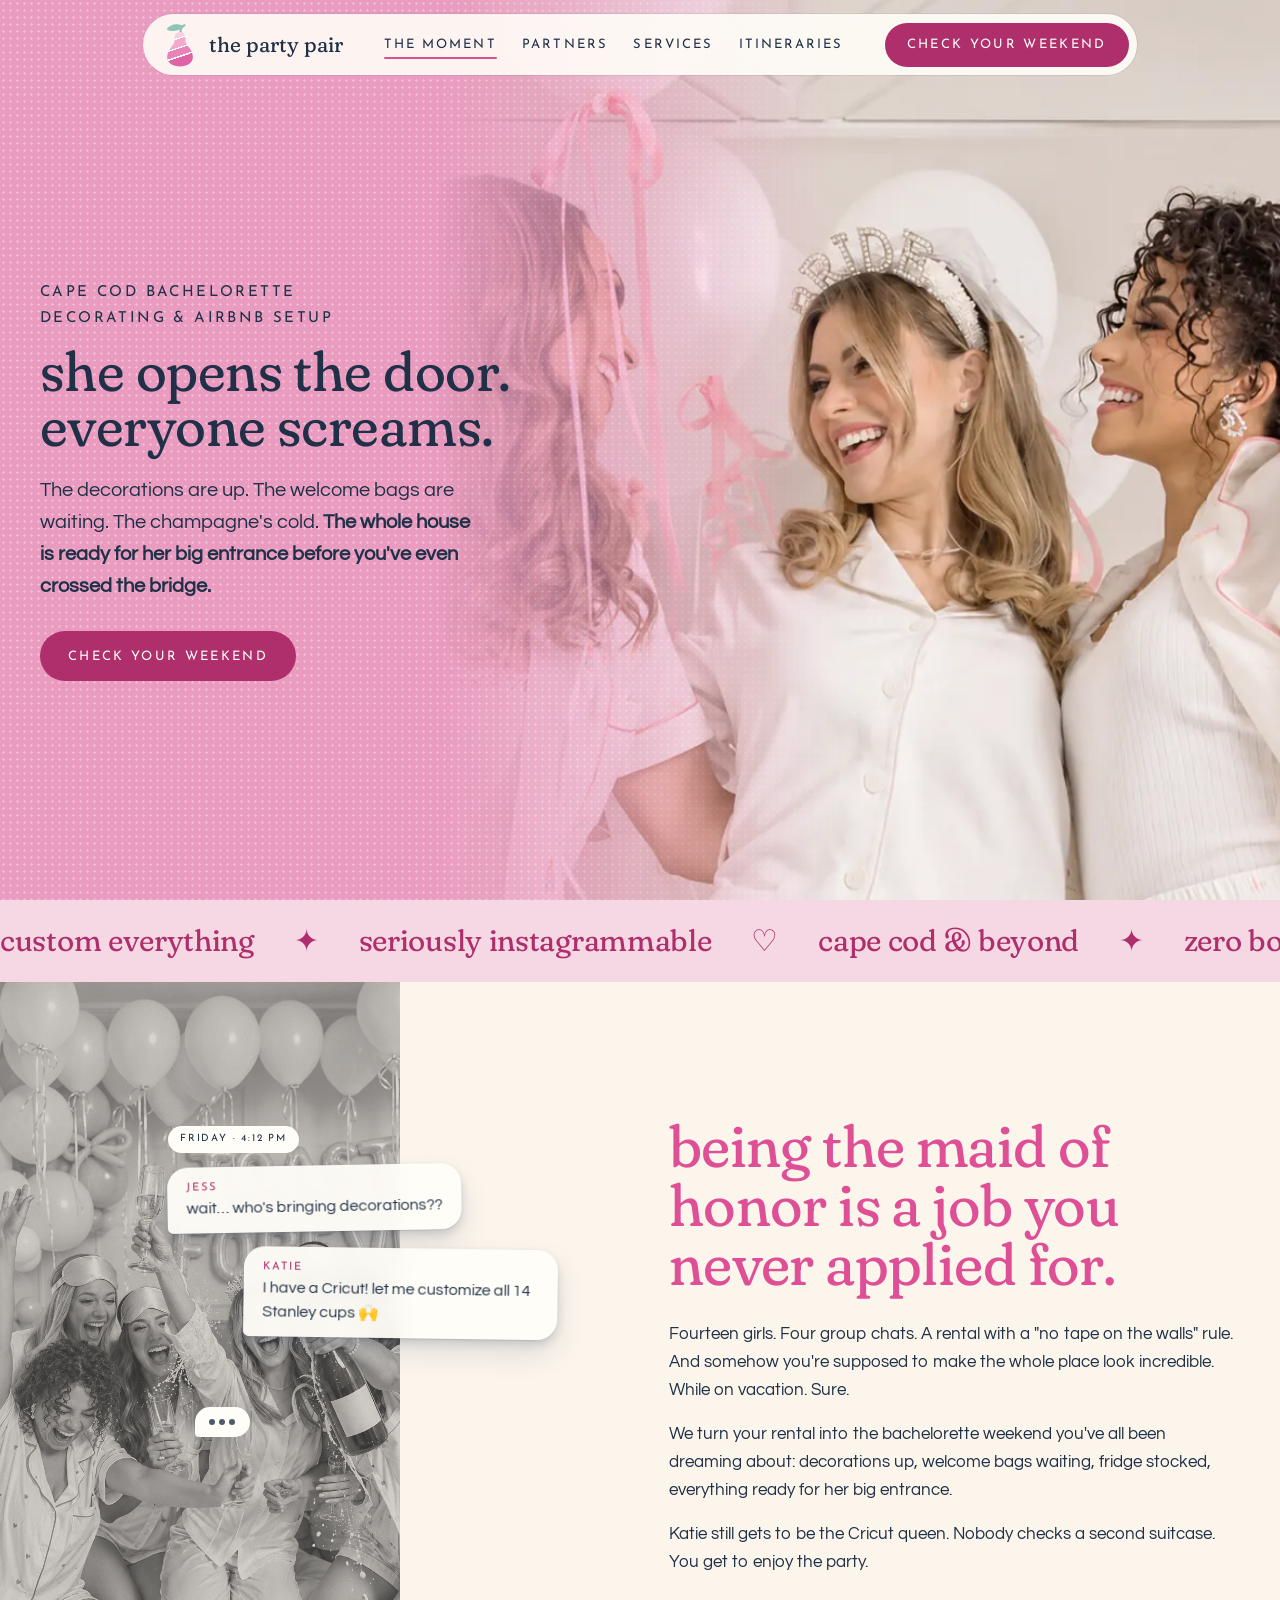
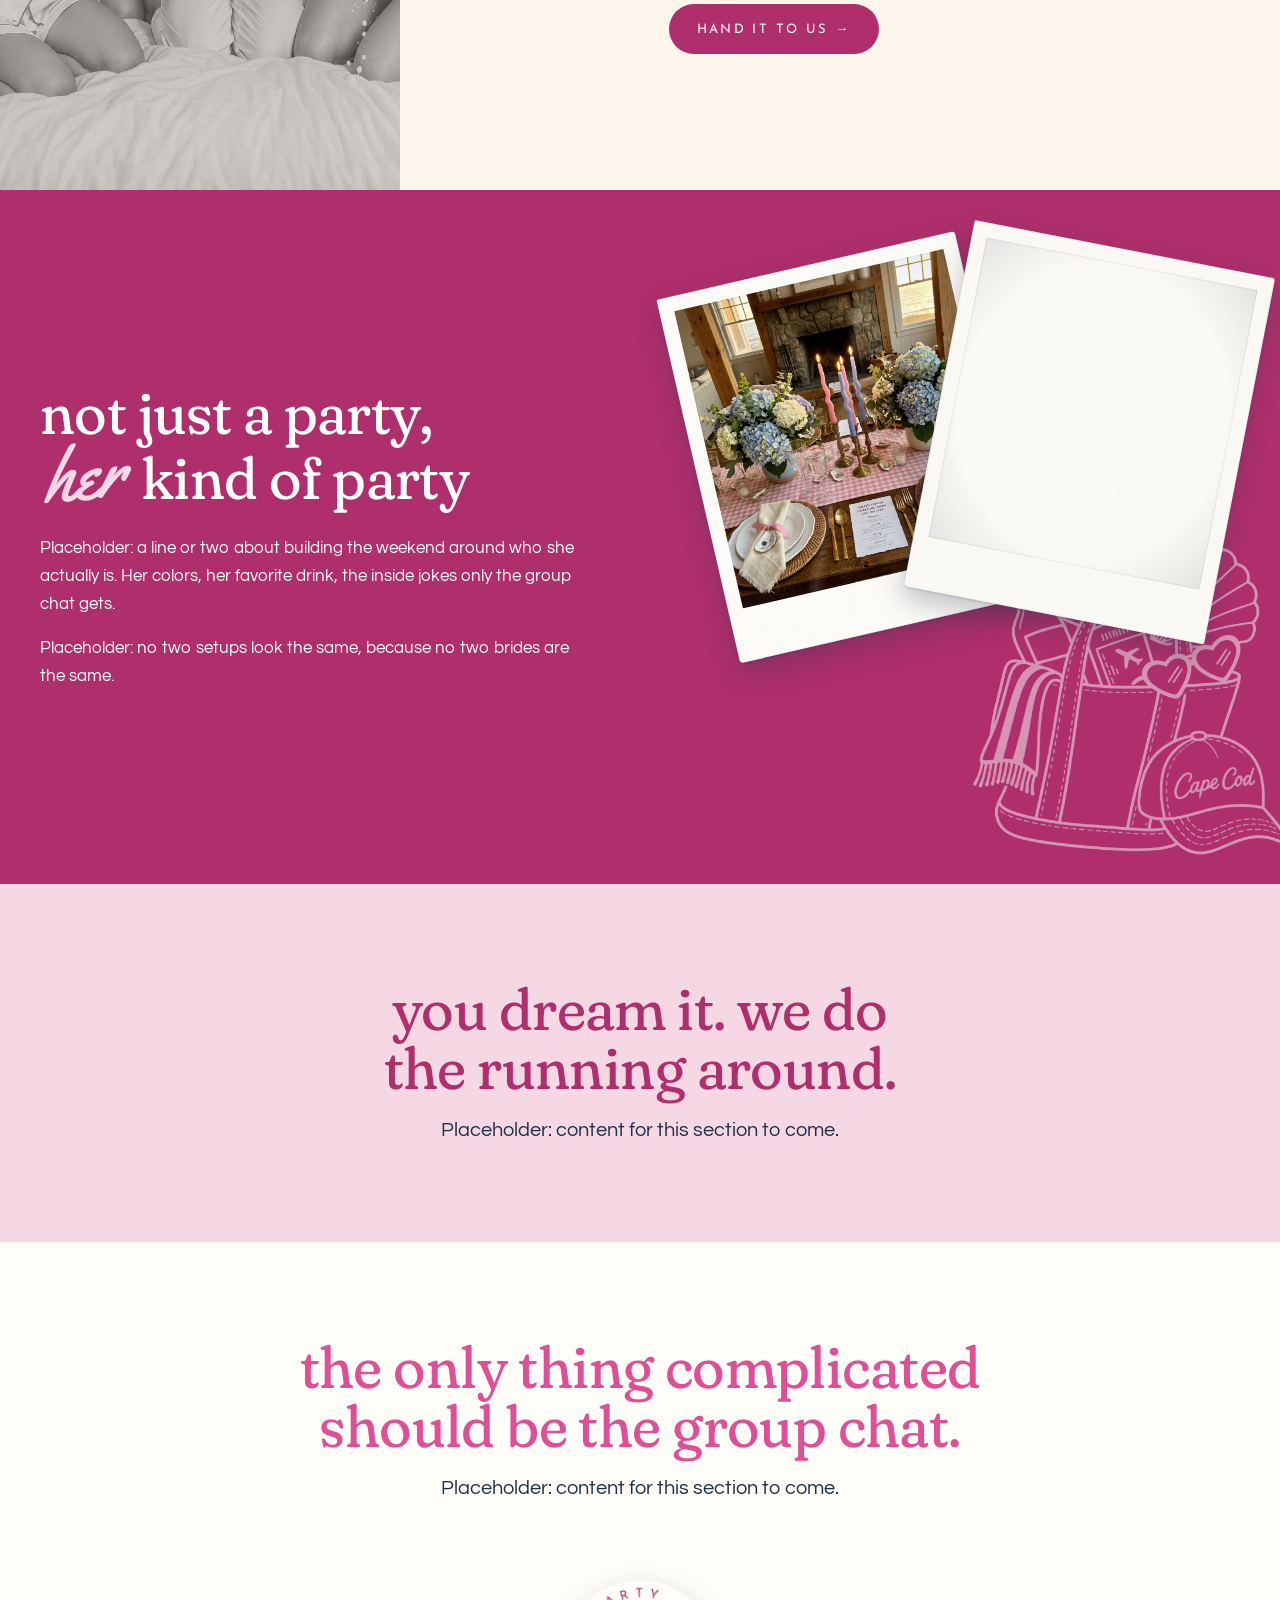
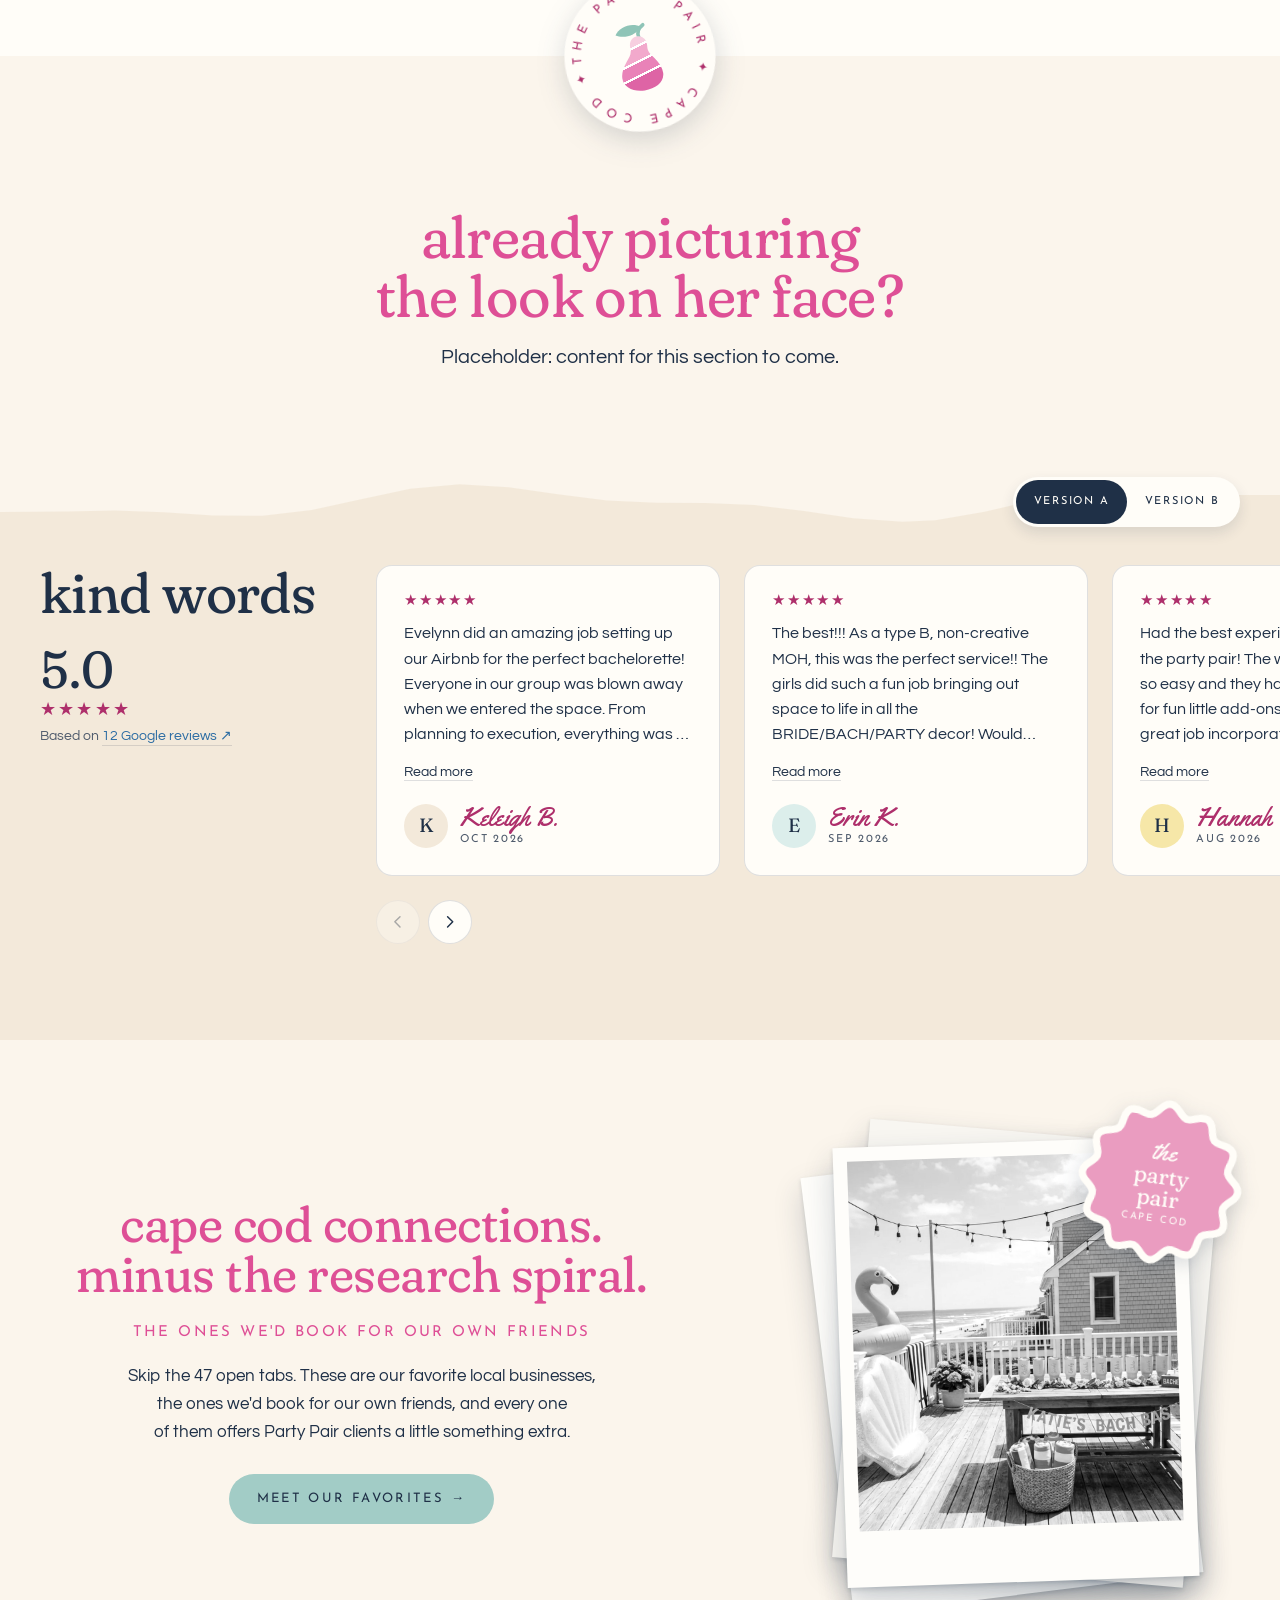
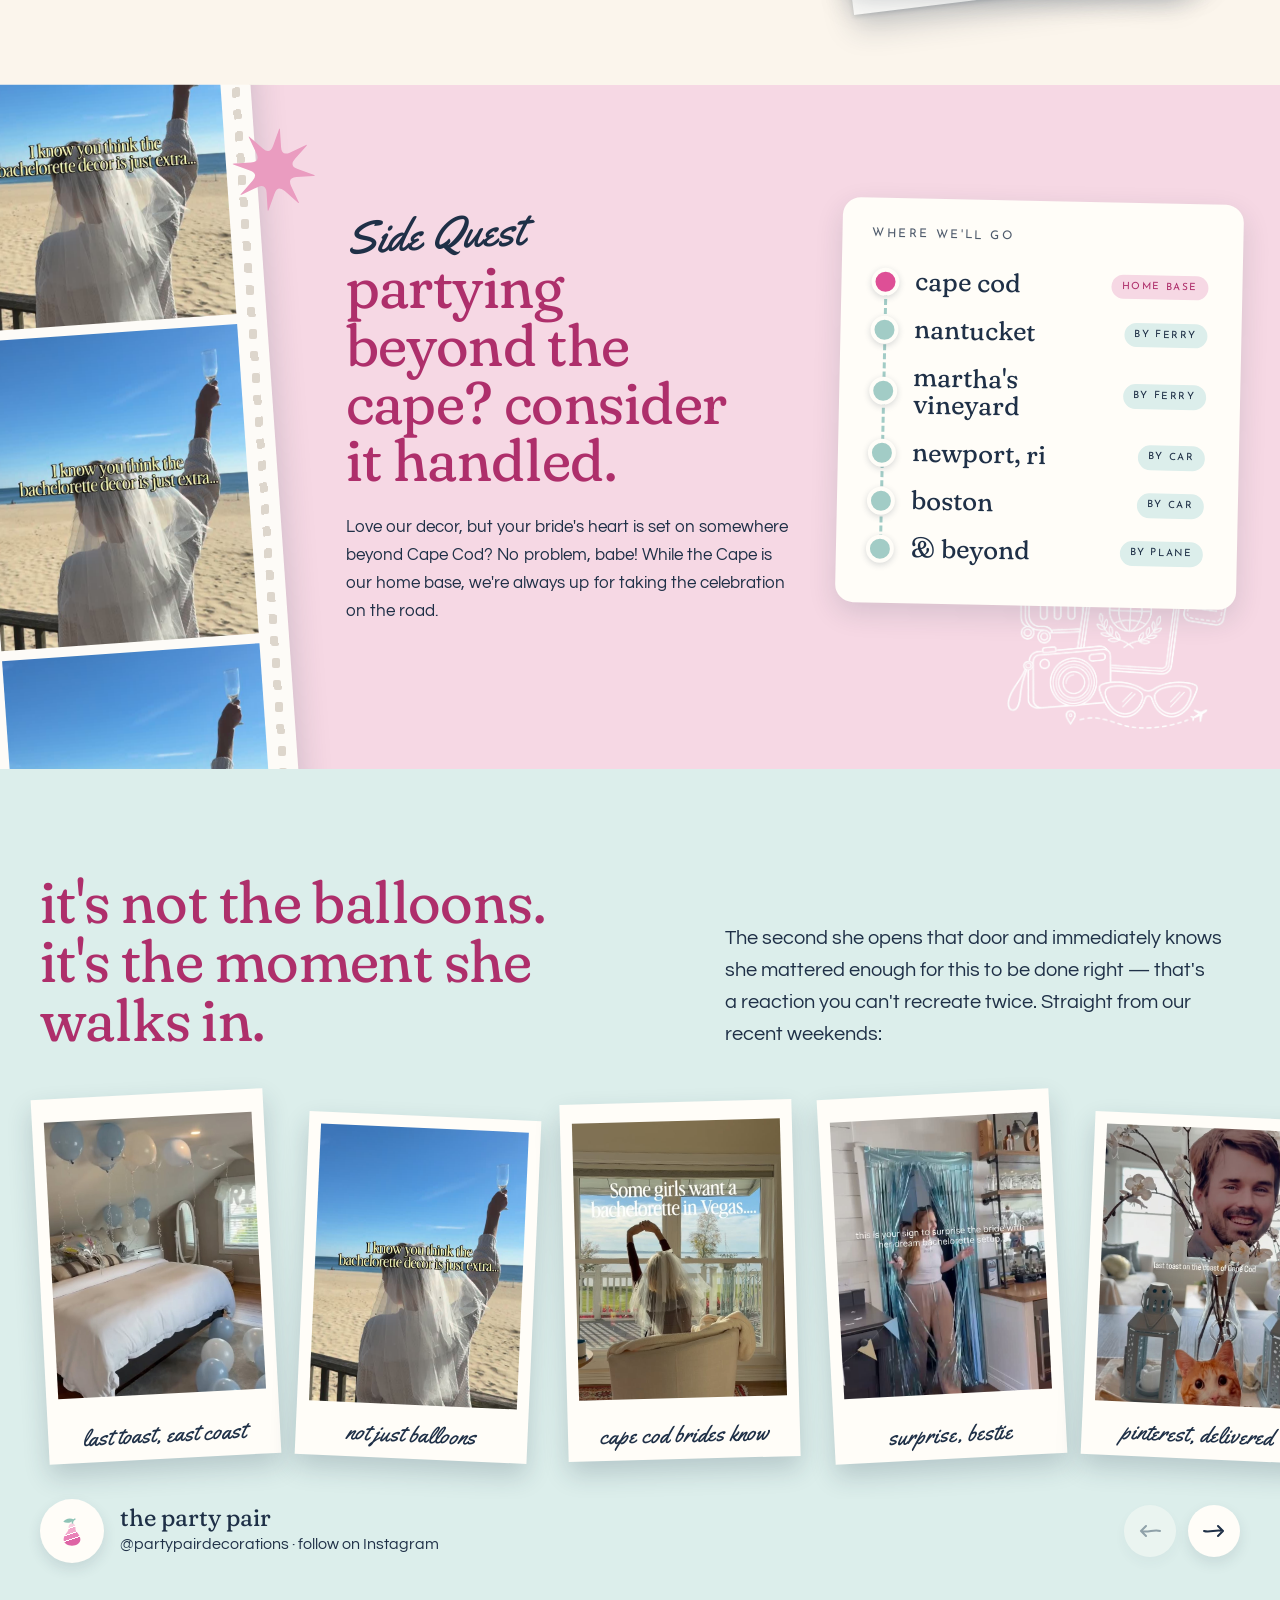
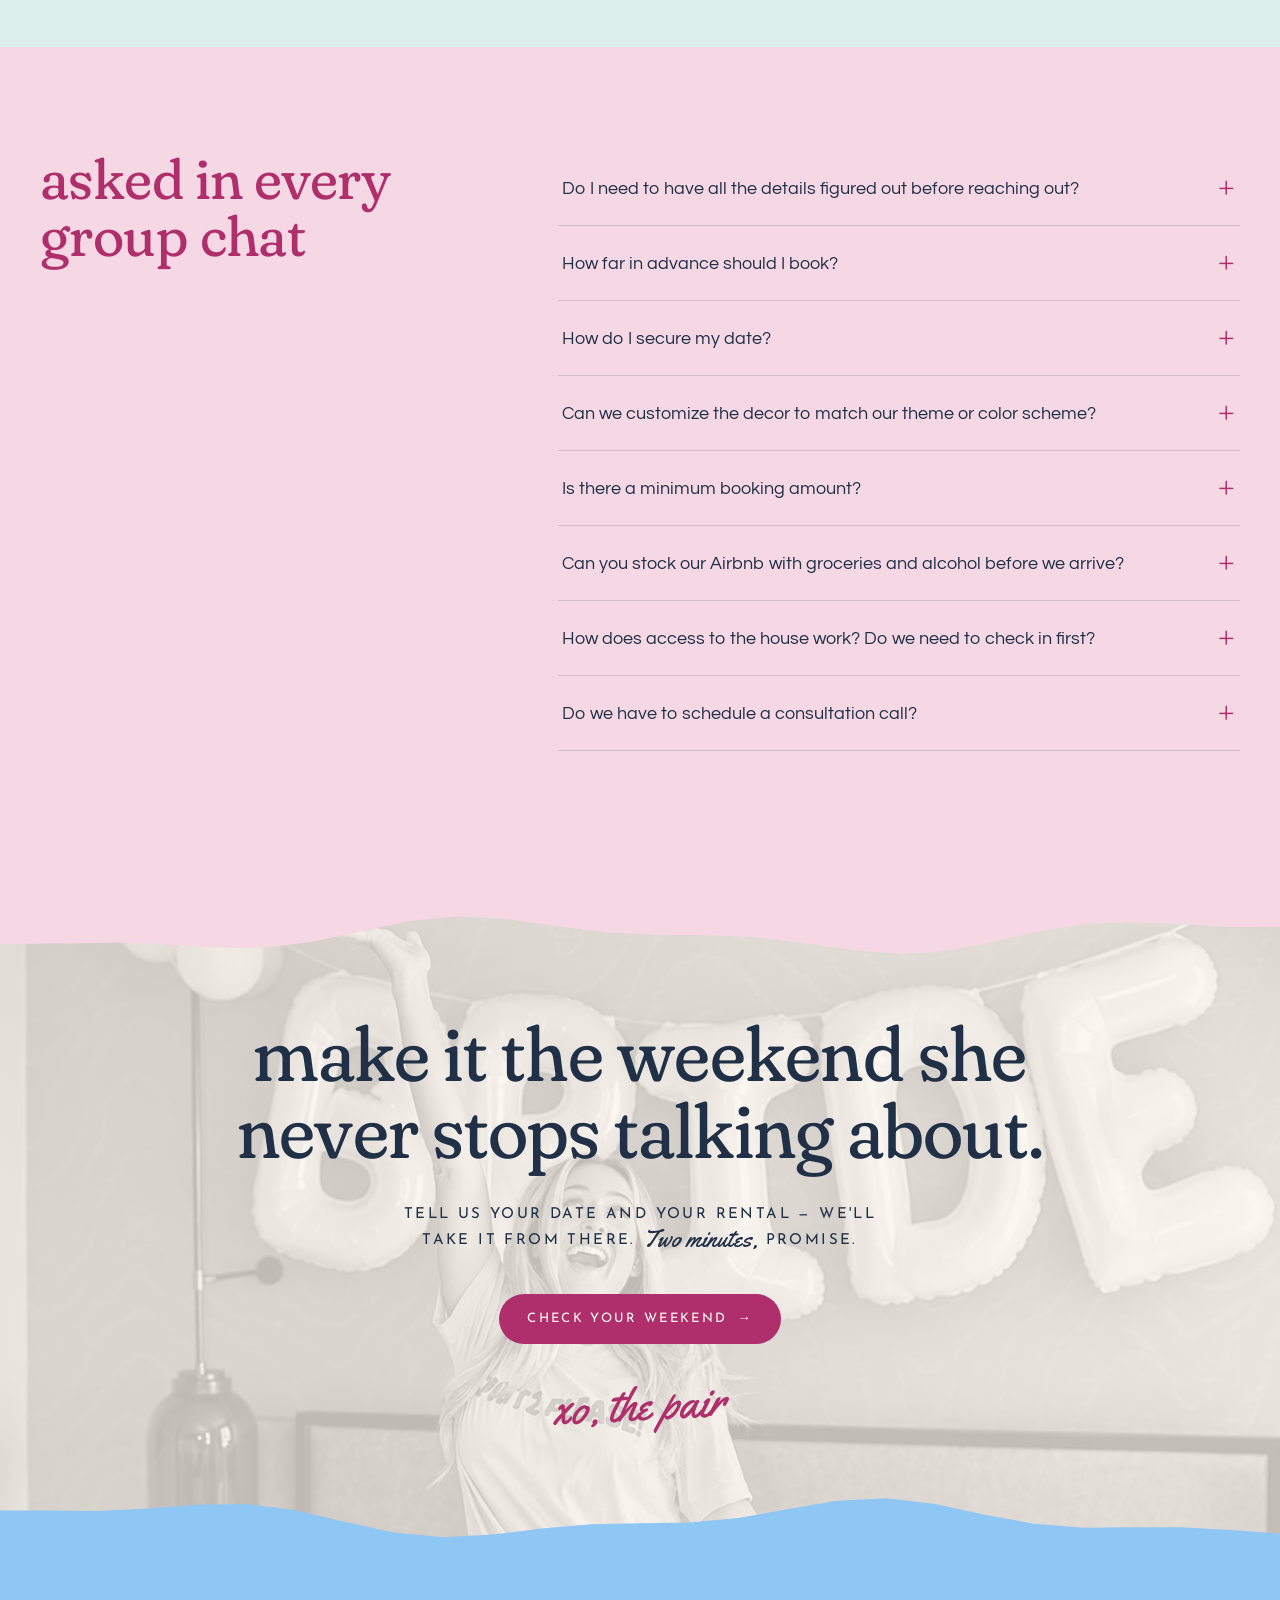
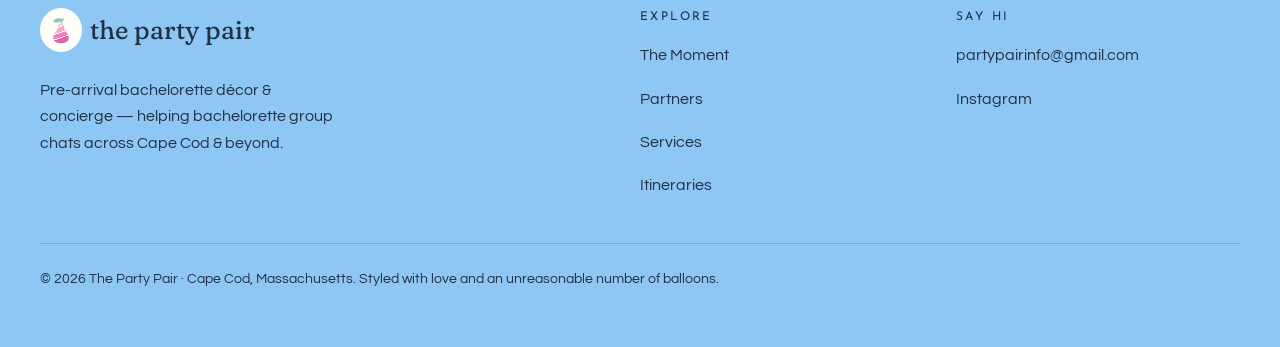
==== commit 3af7feee: "Mirror site from PartyPair 8ed9c51 Co-Authored-By: Claude Opus 5.5 <noreply@anthropic.com>" ====
--- a/index.html
+++ b/index.html
@@ -98,8 +98,14 @@
           <p>Fourteen girls. Four group chats. A rental with a "no tape on the walls" rule. And somehow you're supposed to make the whole place look incredible. While on vacation. Sure.</p>
           <p>We turn your rental into the bachelorette weekend you've all been dreaming about: decorations up, welcome bags waiting, fridge stocked, everything ready for her big entrance.</p>
           <p>Katie still gets to be the Cricut queen. Nobody checks a second suitcase. You get to enjoy the party.</p>
+          <button type="button" class="btn btn--primary problem__cta" data-open-inquiry>Hand it to us <span aria-hidden="true">&rarr;</span></button>
         </div>
         <div class="chat-stack" aria-label="The group chat, before The Party Pair">
+          <!-- extras for the editorial chat styles; hidden in the others -->
+          <!-- a tall photo bleeding off the left edge; the chat sits on its edge -->
+          <figure class="chat-photo" aria-hidden="true">
+            <img src="assets/img/toast-forever.webp" alt="" width="1024" height="1536" loading="lazy" decoding="async">
+          </figure>
           <p class="chat-bubble" style="--tilt: -1deg"><span class="sender">Jess</span>wait… who's bringing decorations??</p>
           <p class="chat-bubble" style="--tilt: 0.8deg"><span class="sender">Katie</span>I have a Cricut! let me customize all 14 Stanley cups 🙌</p>
           <p class="chat-bubble" style="--tilt: -0.6deg"><span class="sender">Mel</span>the airbnb says NO TAPE ON WALLS 😭😭</p>
@@ -148,6 +154,11 @@
 
     <!-- ============ PLACEHOLDER: The look on her face ============ -->
     <section class="section placeholder placeholder--cream" id="her-face">
+      <!-- The pear ring seal (guide §10.4), sitting across the seam with the group chat band above -->
+      <div class="seam-seal" aria-hidden="true">
+        <svg viewBox="0 0 132 132"><defs><path id="sealring" d="M66 66 m-50 0 a50 50 0 1 1 100 0 a50 50 0 1 1 -100 0"/></defs><circle cx="66" cy="66" r="64"/><text><textPath href="#sealring" textLength="306" lengthAdjust="spacing">THE PARTY PAIR ✦ CAPE COD ✦</textPath></text></svg>
+        <img src="assets/img/pear.svg" alt="" width="90" height="100">
+      </div>
       <div class="container section-intro">
         <h2>Already picturing the look on her face?</h2>
         <p class="lead">Placeholder: content for this section to come.</p>
@@ -157,7 +168,6 @@
     <!-- ============ Google reviews (rendered from js/content/reviews.js by js/reviews.js) ============ -->
     <section class="section reviews" id="reviews" aria-label="Google reviews">
       <svg class="finale__wave finale__wave--top" viewBox="0 0 1248 64" preserveAspectRatio="none" aria-hidden="true"><path style="fill: var(--cream)" d="M0 0 H1248 L1248 30.9 L1200 30.9 L1152 27.8 L1104 25 L1056 27.5 L1008 37.1 L960 50.1 L912 59.7 L880 61.5 L832 57.4 L784 49.1 L736 42.4 L688 40.1 L640 39.8 L592 37.1 L544 30 L496 21.9 L448 18.5 L400 23.7 L352 35.6 L304 47.9 L256 54.5 L208 54.2 L160 50.6 L112 48.6 L64 49.8 L0 50.4 Z"/></svg>
-      <svg class="finale__wave finale__wave--bottom" viewBox="0 0 1248 76" preserveAspectRatio="none" aria-hidden="true"><path style="fill: var(--coastal)" d="M0 0 H1248 L1248 19.3 L1200 23.1 L1152 25.8 L1104 25.7 L1056 25.3 L1008 29.2 L960 38.3 L912 48.9 L864 54.7 L816 52.2 L768 43.7 L720 35 L672 30.6 L624 29.8 L576 28.8 L528 24.5 L480 18.4 L432 15.7 L384 20.4 L336 31.3 L288 42.8 L240 49 L192 48.3 L144 44.4 L96 42 L48 42.4 L0 42.5 Z"/></svg>
       <div class="preview-switch" role="group" aria-label="Reviews section version">
         <button type="button" data-preview="reviews" data-value="a">Version A</button>
         <button type="button" data-preview="reviews" data-value="b">Version B</button>
@@ -166,26 +176,73 @@
     </section>
 
     <!-- ============ PLACEHOLDER: Cape Cod connections ============ -->
-    <section class="section placeholder placeholder--coastal" id="connections">
-      <div class="container section-intro">
-        <h2>Cape Cod connections. Minus the research spiral.</h2>
-        <p class="lead">Placeholder: content for this section to come.</p>
+    <!-- ============ Cape Cod connections (partners) ============
+         Split band after Bach Babes' partners section: copy on the left,
+         a stack of prints with a sticker on the right (order set in CSS).
+         PROPOSED copy (from the v2 reference) and PLACEHOLDER photos. -->
+    <section class="partners" id="connections">
+      <div class="partners__art">
+        <div class="partners__stack">
+          <div class="partners__print partners__print--back" aria-hidden="true"></div>
+          <div class="partners__print partners__print--mid" aria-hidden="true"></div>
+          <figure class="partners__print partners__print--front">
+            <img src="assets/img/deck-floats.webp" alt="Ocean-view deck with a flamingo float and string lights" width="1400" height="1046" loading="lazy" decoding="async">
+          </figure>
+          <div class="partners__badge" aria-hidden="true">
+            <svg viewBox="0 0 120 120"><path d="M113.5 60.0 L113.0 62.3 L111.6 64.5 L109.6 66.5 L107.5 68.4 L105.9 70.2 L104.9 72.0 L104.8 74.1 L105.3 76.5 L106.2 79.1 L106.9 81.9 L107.0 84.5 L106.3 86.8 L104.7 88.5 L102.4 89.7 L99.7 90.4 L97.0 91.0 L94.6 91.7 L92.9 92.9 L91.7 94.6 L91.0 97.0 L90.4 99.7 L89.7 102.4 L88.5 104.7 L86.8 106.3 L84.5 107.0 L81.9 106.9 L79.1 106.2 L76.5 105.3 L74.1 104.8 L72.0 104.9 L70.2 105.9 L68.4 107.5 L66.5 109.6 L64.5 111.6 L62.3 113.0 L60.0 113.5 L57.7 113.0 L55.5 111.6 L53.5 109.6 L51.6 107.5 L49.8 105.9 L48.0 104.9 L45.9 104.8 L43.5 105.3 L40.9 106.2 L38.1 106.9 L35.5 107.0 L33.3 106.3 L31.5 104.7 L30.3 102.4 L29.6 99.7 L29.0 97.0 L28.3 94.6 L27.1 92.9 L25.4 91.7 L23.0 91.0 L20.3 90.4 L17.6 89.7 L15.3 88.5 L13.7 86.8 L13.0 84.5 L13.1 81.9 L13.8 79.1 L14.7 76.5 L15.2 74.1 L15.1 72.0 L14.1 70.2 L12.5 68.4 L10.4 66.5 L8.4 64.5 L7.0 62.3 L6.5 60.0 L7.0 57.7 L8.4 55.5 L10.4 53.5 L12.5 51.6 L14.1 49.8 L15.1 48.0 L15.2 45.9 L14.7 43.5 L13.8 40.9 L13.1 38.1 L13.0 35.5 L13.7 33.2 L15.3 31.5 L17.6 30.3 L20.3 29.6 L23.0 29.0 L25.4 28.3 L27.1 27.1 L28.3 25.4 L29.0 23.0 L29.6 20.3 L30.3 17.6 L31.5 15.3 L33.2 13.7 L35.5 13.0 L38.1 13.1 L40.9 13.8 L43.5 14.7 L45.9 15.2 L48.0 15.1 L49.8 14.1 L51.6 12.5 L53.5 10.4 L55.5 8.4 L57.7 7.0 L60.0 6.5 L62.3 7.0 L64.5 8.4 L66.5 10.4 L68.4 12.5 L70.2 14.1 L72.0 15.1 L74.1 15.2 L76.5 14.7 L79.1 13.8 L81.9 13.1 L84.5 13.0 L86.7 13.7 L88.5 15.3 L89.7 17.6 L90.4 20.3 L91.0 23.0 L91.7 25.4 L92.9 27.1 L94.6 28.3 L97.0 29.0 L99.7 29.6 L102.4 30.3 L104.7 31.5 L106.3 33.3 L107.0 35.5 L106.9 38.1 L106.2 40.9 L105.3 43.5 L104.8 45.9 L104.9 48.0 L105.9 49.8 L107.5 51.6 L109.6 53.5 L111.6 55.5 L113.0 57.7 Z"/></svg>
+            <span class="partners__badge-script">the</span>
+            <span class="partners__badge-name">party<br>pair</span>
+            <span class="partners__badge-place">Cape Cod</span>
+          </div>
+        </div>
+      </div>
+      <div class="partners__copy">
+        <h2>Cape Cod connections.<br class="partners__br"> Minus the research spiral.</h2>
+        <p class="caps partners__caps">The ones we'd book for our own friends</p>
+        <p>Skip the 47 open tabs. These are our favorite local businesses, the ones we'd book for our own friends, and every one of them offers Party Pair clients a little something extra.</p>
+        <a class="btn btn--lg partners__btn" href="partners.html">Meet our favorites <span aria-hidden="true">→</span></a>
       </div>
     </section>
 
     <!-- ============ Instagram gallery (rendered by js/insta-grid.js) ============ -->
     <!-- ============ PLACEHOLDER: Side quest (travel beyond the Cape) ============ -->
     <section class="section placeholder placeholder--petal side-quest" id="side-quest">
-      <!-- The pear ring seal (guide §10.4), sitting across the seam with the Cape Cod connections band above -->
-      <div class="seam-seal" aria-hidden="true">
-        <svg viewBox="0 0 132 132"><defs><path id="sealring" d="M66 66 m-50 0 a50 50 0 1 1 100 0 a50 50 0 1 1 -100 0"/></defs><circle cx="66" cy="66" r="64"/><text><textPath href="#sealring" textLength="306" lengthAdjust="spacing">THE PARTY PAIR ✦ CAPE COD ✦</textPath></text></svg>
-        <img src="assets/img/pear.svg" alt="" width="90" height="100">
-      </div>
-      <div class="container section-intro">
-        <p class="script side-quest__kicker">Side Quest</p>
-        <h2>Partying beyond the Cape? Consider it handled.</h2>
-        <p>Love our decor, but your bride's heart is set on somewhere beyond Cape Cod? No problem, babe! While the Cape is our home base, we're always up for taking the celebration on the road.</p>
-        <p>From Nantucket and Martha's Vineyard to Newport, Rhode Island, Boston, and beyond, we'll pack up our signature Party Pair magic and bring it straight to your dream destination. By ferry, car, or even plane, we're happy to go the extra mile (or hundred!).</p>
+      <!-- Film strip flush against the left edge, gently tilted, running off the
+           top and bottom. PLACEHOLDER photos (one beach shot repeated): swap each
+           frame for a real out-of-Cape weekend. -->
+      <div class="film" aria-hidden="true">
+        <div class="film__strip">
+          <img src="assets/img/insta/DfAjtWYR1DE.jpg" alt="" width="540" height="960" loading="lazy" decoding="async">
+          <img src="assets/img/insta/DfAjtWYR1DE.jpg" alt="" width="540" height="960" loading="lazy" decoding="async">
+          <img src="assets/img/insta/DfAjtWYR1DE.jpg" alt="" width="540" height="960" loading="lazy" decoding="async">
+          <img src="assets/img/insta/DfAjtWYR1DE.jpg" alt="" width="540" height="960" loading="lazy" decoding="async">
+          <img src="assets/img/insta/DfAjtWYR1DE.jpg" alt="" width="540" height="960" loading="lazy" decoding="async">
+          <img src="assets/img/insta/DfAjtWYR1DE.jpg" alt="" width="540" height="960" loading="lazy" decoding="async">
+        </div>
+        <svg class="film__spark" viewBox="-2 -2 104 104"><path d="M50.71 3.43 L54.66 22.60 Q56.89 33.37 66.08 27.33 L82.43 16.57 Q85.36 14.64 83.43 17.57 L72.67 33.92 Q66.63 43.11 77.40 45.34 L96.57 49.29 Q100.00 50.00 96.57 50.71 L77.40 54.66 Q66.63 56.89 72.67 66.08 L83.43 82.43 Q85.36 85.36 82.43 83.43 L66.08 72.67 Q56.89 66.63 54.66 77.40 L50.71 96.57 Q50.00 100.00 49.29 96.57 L45.34 77.40 Q43.11 66.63 33.92 72.67 L17.57 83.43 Q14.64 85.36 16.57 82.43 L27.33 66.08 Q33.37 56.89 22.60 54.66 L3.43 50.71 Q0.00 50.00 3.43 49.29 L22.60 45.34 Q33.37 43.11 27.33 33.92 L16.57 17.57 Q14.64 14.64 17.57 16.57 L33.92 27.33 Q43.11 33.37 45.34 22.60 L49.29 3.43 Q50.00 0.00 50.71 3.43 Z"/></svg>
+      </div>
+      <div class="side-quest__grid">
+        <div class="side-quest__head">
+          <p class="script side-quest__kicker">Side Quest</p>
+          <h2>Partying beyond the Cape? Consider it handled.</h2>
+          <p>Love our decor, but your bride's heart is set on somewhere beyond Cape Cod? No problem, babe! While the Cape is our home base, we're always up for taking the celebration on the road.</p>
+        </div>
+        <div class="side-quest__copy">
+          <!-- travel line art, peeking out from behind the route card's bottom-right corner -->
+          <img class="side-quest__stamp" src="assets/img/travel_stamp.png" alt="" width="1254" height="1254" loading="lazy" decoding="async">
+          <!-- Route card: the places we travel to, joined by a dashed line -->
+          <div class="route">
+            <h3>Where we'll go</h3>
+            <ol>
+              <li><span class="route__pin" aria-hidden="true"></span><span class="route__place">Cape Cod</span><span class="route__how">Home base</span></li>
+              <li><span class="route__pin" aria-hidden="true"></span><span class="route__place">Nantucket</span><span class="route__how">By ferry</span></li>
+              <li><span class="route__pin" aria-hidden="true"></span><span class="route__place">Martha's Vineyard</span><span class="route__how">By ferry</span></li>
+              <li><span class="route__pin" aria-hidden="true"></span><span class="route__place">Newport, RI</span><span class="route__how">By car</span></li>
+              <li><span class="route__pin" aria-hidden="true"></span><span class="route__place">Boston</span><span class="route__how">By car</span></li>
+              <li><span class="route__pin" aria-hidden="true"></span><span class="route__place">&amp; beyond</span><span class="route__how">By plane</span></li>
+            </ol>
+          </div>
+        </div>
       </div>
     </section>
 
--- a/css/theme.css
+++ b/css/theme.css
@@ -235,6 +235,8 @@
 .problem__copy p { max-width: 36em; }
 .problem__copy p + p { margin-top: 1rem; }
 
+.problem__cta { margin-top: 1.75rem; }
+
 .problem .chat-stack {
   padding: 2.75rem 2.25rem;
   border-radius: 28px;
@@ -258,6 +260,111 @@
    Gated on html.js + data-chat-ready, so without JS, with ?static or with
    reduced motion, every message is simply there. */
 .problem .chat-stack { position: relative; }
+/* depth: the panel sits on the page like a card, slightly turned, and the
+   bubbles lift off it (the theme's card shadow is only a hairline) */
+.problem .chat-stack {
+  box-shadow: 0 2px 6px rgba(31, 48, 71, 0.08), 0 22px 48px rgba(31, 48, 71, 0.18);
+  rotate: 1.5deg;
+}
+.problem .chat-bubble {
+  box-shadow: 0 1px 2px rgba(31, 48, 71, 0.1), 0 8px 18px rgba(31, 48, 71, 0.14);
+}
+
+/* Feature layout: a tall black-and-white photo runs the full height of the
+   band and off the left edge of the screen; the chat sits on its edge, the
+   bubbles placed rather than stacked under a time stamp, the reply breaking
+   out toward the copy. Print finish: warm grade and grain on the photo,
+   frosted bubbles over it. */
+.problem .chat-stack {
+  padding: 3rem 0 3.5rem 34%;
+  border-radius: 0;
+  background: none;
+  box-shadow: none;
+  rotate: none;
+}
+.chat-photo { position: absolute; z-index: 0; margin: 0; }
+.chat-photo img {
+  position: absolute;
+  inset: 0;
+  width: 100%;
+  height: 100%;
+  object-fit: cover;
+  object-position: 40% 50%;
+  filter: sepia(0.12) saturate(0.92) contrast(1.04);
+  opacity: 0.8;                    /* the cream page shows through a touch */
+}
+.chat-photo::after {   /* fine grain */
+  content: '';
+  position: absolute;
+  inset: 0;
+  background-image: url("data:image/svg+xml,%3Csvg xmlns='http://www.w3.org/2000/svg' width='160' height='160'%3E%3Cfilter id='n'%3E%3CfeTurbulence type='fractalNoise' baseFrequency='0.9' numOctaves='2' stitchTiles='stitch'/%3E%3C/filter%3E%3Crect width='100%25' height='100%25' filter='url(%23n)'/%3E%3C/svg%3E");
+  opacity: 0.18;
+  mix-blend-mode: multiply;
+}
+@media (min-width: 52em) {
+  /* the photo measures from the whole section, so nothing between them is positioned */
+  .problem { isolation: isolate; }
+  .problem .problem__grid,
+  .problem .chat-stack { position: static; }
+  .problem :is(.problem__copy, .chat-bubble) { position: relative; z-index: 1; }
+  .chat-photo { inset: 0 auto 0 0; width: calc(50% - 15rem); }
+}
+@media (max-width: 51.99em) {
+  .problem .chat-stack { isolation: isolate; }
+  .chat-photo { inset: 0 34% 0 calc(-1 * var(--gutter)); z-index: -1; }
+}
+@media (max-width: 47.5em) {
+  .problem .chat-stack { padding: 2rem 0 2.5rem 22%; }
+  .chat-photo { right: 30%; }
+}
+
+.problem .chat-bubble {
+  max-width: 100%;
+  background: rgba(255, 253, 248, 0.78);
+  backdrop-filter: blur(8px) saturate(1.2);
+}
+.problem .chat-bubble--me { background: rgba(246, 216, 228, 0.85); }
+
+/* Bubbles stand out from the photo: near-opaque, a crisp shadow (70% of the
+   original strength) and the photo toned a little darker behind them */
+.problem .chat-bubble {
+  background: rgba(255, 253, 248, 0.94);
+  box-shadow: 0 1px 1px rgba(31, 48, 71, 0.126), 0 4px 10px rgba(31, 48, 71, 0.154), 0 14px 28px rgba(31, 48, 71, 0.126);
+}
+.problem .chat-bubble--me { background: rgba(246, 216, 228, 0.96); }
+.chat-photo img { filter: sepia(0.12) saturate(0.92) contrast(0.96) brightness(0.84); }
+
+/* more air between the chat and the copy */
+@media (min-width: 52em) {
+  .problem .problem__grid { gap: 7rem; }
+  .problem .chat-bubble--me { margin-right: 0; }
+}
+.problem .chat-bubble:nth-of-type(1) { margin-left: -14%; }
+.problem .chat-bubble:nth-of-type(2) { margin-left: 8%; }
+.problem .chat-bubble:nth-of-type(3) { margin-left: -6%; }
+.problem .chat-bubble--me { justify-self: end; margin: 0.75rem -7% 0.75rem 0; }
+.problem .chat-bubble:nth-of-type(5) { margin-left: 4%; }
+@media (max-width: 51.99em) {
+  /* stacked: no room to break out on the right, so the stagger stays inside the screen */
+  .problem .chat-bubble { max-width: 94%; }
+  .problem .chat-bubble:nth-of-type(2) { margin-left: 5%; }
+  .problem .chat-bubble--me { margin-right: 0; }
+}
+.problem .chat-stack::before {   /* time stamp */
+  content: 'Friday \00B7  4:12 pm';
+  position: relative;
+  z-index: 1;
+  justify-self: start;
+  margin: 0 0 0.25rem -14%;
+  padding: 0.35rem 0.75rem;
+  border-radius: 999px;
+  background: var(--paper);
+  font-family: var(--font-caps);
+  font-size: 0.625rem;
+  letter-spacing: 0.18em;
+  text-transform: uppercase;
+  color: var(--ink);
+}
 html.js .chat-stack[data-chat-ready] .chat-bubble[data-chat-wait] {
   opacity: 0;
   translate: 0 10px;
@@ -308,8 +415,8 @@
 /* Instagram gallery */
 .transform { background: var(--seafoam); }
 
-/* Pear ring seal across the seam between the Cape Cod connections band and
-   the Side Quest band (markup at the top of #side-quest; guide §10.4: paper disc, Pear deep caps ring, the real
+/* Pear ring seal across the seam between the group chat band and the
+   "look on her face" band (markup at the top of #her-face; guide §10.4: paper disc, Pear deep caps ring, the real
    pear centred, tilted -8°; hover turns the ring 140° over 1.4s). Ring text
    is "THE PARTY PAIR ✦ CAPE COD ✦" (no XO, by request). */
 .seam-seal {
@@ -495,6 +602,108 @@
 .placeholder--cream { background: var(--cream); }
 .placeholder--coastal { background: var(--coastal); }
 
+/* Cape Cod connections (partners), after Bach Babes' partners band: the
+   copy on the left, centred, with a caps line with one script word (guide
+   §4.4) and a pill; a stack of black-and-white prints with a scalloped
+   sticker on the right, all on plain cream. On phones and tablets the
+   prints stack above the copy. */
+.partners {
+  display: grid;
+  /* the two columns sit together as a centred pair, a set gap apart */
+  grid-template-columns: minmax(0, 46rem) minmax(0, 28rem);   /* 46rem fits "Minus the research spiral." on one line from 1440px up */
+  justify-content: center;
+  column-gap: clamp(3rem, 8.5vw, 8rem);
+  padding-inline: var(--gutter);
+  background: var(--cream);
+}
+.partners__art {
+  display: grid;
+  place-items: center;
+  order: 2;                        /* desktop: prints on the right */
+  padding-block: clamp(4.5rem, 8vw, 7rem);
+}
+.partners__stack {
+  position: relative;
+  width: min(100%, 22rem);
+  aspect-ratio: 4 / 5;
+}
+.partners__print {
+  position: absolute;
+  inset: 0;
+  margin: 0;
+  padding: 4% 4% 16%;
+  background: #fefdfa;
+  box-shadow: 0 2px 4px rgba(31, 48, 71, 0.16), 0 14px 30px rgba(31, 48, 71, 0.22);
+}
+.partners__print--back { rotate: -7deg; translate: -4% 3%; }
+.partners__print--mid { rotate: 5deg; translate: 3% -2%; background: #f8f6f1; }
+.partners__print--front { rotate: -2deg; }
+.partners__print img {
+  display: block;
+  width: 100%;
+  height: 100%;
+  object-fit: cover;
+  filter: grayscale(1) contrast(1.05);   /* black and white, as in the reference */
+}
+/* scalloped sticker over the front print's top-right corner (about a third over, guide §6) */
+.partners__badge {
+  position: absolute;
+  top: -11%;
+  right: -16%;
+  z-index: 2;
+  display: grid;
+  place-content: center;
+  justify-items: center;
+  width: 50%;
+  aspect-ratio: 1;
+  rotate: 8deg;
+  text-align: center;
+  color: var(--paper);
+  filter: drop-shadow(0 6px 10px rgba(31, 48, 71, 0.18));
+}
+.partners__badge svg { position: absolute; inset: 0; width: 100%; height: 100%; overflow: visible; }
+.partners__badge path { fill: var(--pear); stroke: var(--paper); stroke-width: 5px; }
+.partners__badge span { position: relative; line-height: 1; }
+.partners__badge-script { font-family: var(--font-script); font-size: clamp(1.25rem, 2vw, 1.75rem); }
+.partners__badge-name {
+  font-family: var(--font-display);
+  font-variation-settings: 'SOFT' 100;
+  font-size: clamp(1.05rem, 1.75vw, 1.5rem);
+  line-height: 0.92;
+  text-transform: lowercase;
+}
+.partners__badge-place {
+  margin-top: 0.35rem;
+  font-family: var(--font-caps);
+  font-size: 0.625rem;
+  letter-spacing: 0.18em;
+  text-transform: uppercase;
+}
+.partners__copy {
+  align-self: center;
+  padding-block: clamp(4rem, 7vw, 6rem);
+  text-align: center;
+}
+/* two lines on desktop: a set break after "connections.", sized so the
+   second line fits the column; stacked layouts wrap naturally */
+.partners__copy h2 { color: var(--punch); font-size: clamp(2.5rem, 3.9vw, 3.6rem); text-wrap: balance; }
+@media (max-width: 63.75em) { .partners__br { display: none; } }
+.partners__caps { margin-top: 1.25rem; color: var(--punch); }
+.partners__copy p:not(.caps) { max-width: 38em; margin: 1rem auto 0; color: var(--ink); text-wrap: balance; }
+.partners__btn {
+  margin-top: 1.75rem;
+  background: var(--seaglass);
+  color: var(--ink);
+  box-shadow: none;
+}
+.partners__btn:hover { background: #8fc0b9; }
+@media (max-width: 63.75em) {
+  .partners { grid-template-columns: minmax(0, 1fr); }
+  .partners__copy { padding-top: 2.5rem; }
+  .partners__art { order: 0; padding-bottom: 0; }   /* stacked: prints above the copy */
+  .partners__stack { width: min(70%, 20rem); }   /* leaves room for the sticker inside the screen edge */
+}
+
 /* Side quest: script kicker over the headline (guide §4.4 type stack), then
    one body size for both paragraphs */
 .side-quest__kicker {
@@ -503,11 +712,232 @@
   color: var(--ink);
   rotate: -3deg;
 }
-.side-quest .section-intro { max-width: 40em; }
-/* the pear seal sits on the seam between Cape Cod connections and Side
-   Quest, half in each band: both keep their text clear of it */
-.side-quest { padding-top: calc(var(--space-section) + 3.5rem); }
-#connections { padding-bottom: calc(var(--space-section) + 3.5rem); }
+/* Layout (after the client's reference): a light film strip flush against the
+   left edge; a big headline in the middle; the copy, centred, with the route
+   card under it on the right. The grid starts past the strip's box, so the
+   strip can never run into the text. Below 1020px it all stacks, with the
+   strip as a band across the top. */
+.side-quest { --film-w: clamp(13rem, 23vw, 22rem); }
+.side-quest__grid {
+  display: grid;
+  grid-template-columns: minmax(0, 1.05fr) minmax(0, 0.95fr);
+  gap: clamp(2rem, 4vw, 4.5rem);
+  align-items: center;
+  --sq-pad-r: max(var(--gutter), calc((100vw - 100rem) / 2));
+  padding-left: calc(var(--film-w) + clamp(2rem, 4vw, 4rem));
+  padding-right: var(--sq-pad-r);
+}
+.side-quest__head h2 {
+  margin: 0;
+  font-size: clamp(2.75rem, 4.6vw, 4.75rem);
+  line-height: 0.98;
+}
+.side-quest__head p { max-width: 30em; margin-top: 1.5rem; }
+.side-quest__copy .route { margin-top: 0; }   /* the card is all that's left in the right column */
+/* travel line art behind the route card, out past its bottom-right corner
+   at full strength (the pile's stamp stays at 50%) */
+.side-quest__copy { position: relative; isolation: isolate; }
+/* nothing spills into the next band or off the screen's sides */
+.side-quest { clip-path: inset(0); }
+.side-quest__copy .route { z-index: 1; }
+.side-quest__stamp {
+  position: absolute;
+  /* 40% smaller than before (30rem → 18rem); its right edge sits just inside
+     the screen and it drops well below the card, so most of it shows */
+  right: calc(var(--sq-pad-r) * -1 + 0.5rem);
+  bottom: -8.25rem;                /* low enough to clear the card, high enough not to be cut by the band's edge */
+  z-index: 0;
+  width: 18rem;
+  height: auto;
+  opacity: 1;
+  pointer-events: none;
+}
+/* the art shows mostly below the card (beside it too on wide screens and
+   tablets): give the band extra room underneath for it */
+.side-quest { padding-bottom: calc(var(--space-section) + 3rem); }
+@media (max-width: 63.75em) {
+  .side-quest__stamp { bottom: -7.5rem; }
+}
+@media (max-width: 47.5em) {
+  .side-quest__stamp { width: 12rem; bottom: -6.75rem; }
+}
+@media (max-width: 63.75em) {
+  .side-quest__grid {
+    grid-template-columns: minmax(0, 1fr);
+    gap: 1.5rem;
+    padding-left: var(--gutter);
+  }
+  .side-quest__copy .route { margin: 1rem 0 0; }
+}
+
+/* The film strip: pale stock with photos edge to edge, thin gaps between
+   frames and a soft row of sprocket holes down the right edge; tilted a few
+   degrees, bleeding off the left edge and the top and bottom of the band. */
+.film {
+  position: absolute;
+  top: 0;
+  bottom: 0;
+  left: 0;
+  width: var(--film-w);
+  clip-path: inset(0 -6rem 0 0);   /* clip top, bottom and left; the starburst may poke out to the right */
+  pointer-events: none;
+}
+.film__strip {
+  position: absolute;
+  top: -12%;
+  bottom: -12%;
+  left: -1.5rem;
+  right: 1.25rem;
+  display: flex;
+  flex-direction: column;
+  gap: 10px;
+  padding: 10px 30px 10px 10px;
+  overflow: hidden;
+  background: #fdfbf7;
+  box-shadow: 0 14px 34px rgba(31, 48, 71, 0.2);
+  rotate: -4deg;
+}
+.film__strip::after {
+  content: '';
+  position: absolute;
+  top: 0;
+  bottom: 0;
+  right: 7px;
+  width: 16px;
+  background: url("data:image/svg+xml,%3Csvg xmlns='http://www.w3.org/2000/svg' width='16' height='22'%3E%3Crect x='4' y='6' width='8' height='10' rx='2' fill='%23ddd6cc'/%3E%3C/svg%3E") center top / 16px 22px repeat-y;
+}
+.film__strip img {
+  flex: none;
+  display: block;
+  width: 100%;
+  height: auto;
+  aspect-ratio: 5 / 6;
+  object-fit: cover;
+}
+/* a soft pink star on the strip's edge, as in the reference: slim rays with
+   rounded tips and rounded curves between them (drawn in index.html) */
+.film__spark {
+  position: absolute;
+  top: 2.5rem;                     /* up near the band's top edge, well above the headline */
+  right: -1.5rem;                  /* pokes out less than the gap to the text column */
+  width: clamp(5.25rem, 7vw, 8rem);
+  height: clamp(5.25rem, 7vw, 8rem);
+  fill: var(--pear);
+  rotate: 8deg;                    /* a touch off upright, as if stuck on by hand */
+}
+@media (max-width: 63.75em) {
+  /* stacked: the strip turns sideways into a band above the copy */
+  .film {
+    --len: calc(100vw + 4rem);
+    position: relative;
+    width: auto;
+    height: calc(var(--len) * 0.07 + 13.5rem);
+    margin-bottom: 1rem;
+    clip-path: inset(-4rem 0);   /* cut only at the screen's sides; the shadow fades out above and below */
+  }
+  .film__strip {
+    inset: 50% auto auto 50%;
+    width: var(--len);
+    height: auto;
+    flex-direction: row;
+    padding: 10px 10px 30px;
+    translate: -50% -50%;
+    rotate: -3deg;
+  }
+  .film__strip::after {
+    top: auto;
+    bottom: 7px;
+    left: 0;
+    right: 0;
+    width: auto;
+    height: 16px;
+    background-image: url("data:image/svg+xml,%3Csvg xmlns='http://www.w3.org/2000/svg' width='22' height='16'%3E%3Crect x='6' y='4' width='10' height='8' rx='2' fill='%23ddd6cc'/%3E%3C/svg%3E");
+    background-position: left center;
+    background-size: 22px 16px;
+    background-repeat: repeat-x;
+  }
+  .film__strip img { width: 8.5rem; }
+  .film__spark { top: 0.5rem; right: auto; left: 62%; width: 4.5rem; height: 4.5rem; }
+}
+
+/* Route card: paper, slightly tilted; a dashed Sea glass line joins the pins */
+.route {
+  position: relative;
+  max-width: 30rem;
+  margin: 2.5rem auto 0;
+  text-align: left;
+  padding: 1.875rem 2.125rem 1.875rem 1.875rem;
+  border-radius: 18px;
+  background: var(--paper);
+  box-shadow: var(--lift);
+  rotate: 1.2deg;
+}
+.route h3 {
+  margin: 0 0 1.125rem;
+  font-family: var(--font-caps);
+  font-weight: 400;
+  font-size: 0.75rem;
+  letter-spacing: 0.2em;
+  text-transform: uppercase;
+  color: var(--ink-muted);
+}
+.route ol { position: relative; margin: 0; padding: 0; list-style: none; }
+.route ol::before {
+  content: '';
+  position: absolute;
+  left: 13px;
+  top: 14px;
+  bottom: 14px;
+  border-left: 3px dashed var(--seaglass);
+}
+.route li {
+  position: relative;
+  display: grid;
+  grid-template-columns: 28px minmax(0, 1fr) auto;
+  gap: 1rem;
+  align-items: center;
+  padding: 0.625rem 0;
+}
+.route__pin {
+  position: relative;
+  z-index: 1;
+  width: 28px;
+  height: 28px;
+  border-radius: 50%;
+  border: 4px solid var(--paper);
+  background: var(--seaglass);
+  box-shadow: 0 2px 6px rgba(31, 48, 71, 0.18);
+}
+.route li:first-child .route__pin { background: var(--punch); }   /* home base */
+.route__place {
+  font-family: var(--font-display);
+  font-variation-settings: 'SOFT' 100;
+  font-size: 1.625rem;
+  line-height: 1.05;
+  text-transform: lowercase;
+  color: var(--ink);
+}
+.route__how {
+  padding: 4px 10px;
+  border-radius: 999px;
+  background: var(--seafoam);
+  font-family: var(--font-caps);
+  font-size: 0.625rem;
+  letter-spacing: 0.16em;
+  text-transform: uppercase;
+  white-space: nowrap;
+  color: var(--ink);
+}
+.route li:first-child .route__how { background: var(--petal); color: var(--pear-deep); }
+
+@media (max-width: 47.5em) {
+  .route { padding: 1.5rem 1.125rem; }
+  .route__place { font-size: 1.3125rem; }
+}
+/* the pear seal sits on the seam between the group chat band and the
+   "look on her face" band, half in each: both keep their text clear of it */
+#group-chat { padding-bottom: calc(var(--space-section) + 3.5rem); }
+#her-face { padding-top: calc(var(--space-section) + 3.5rem); }
 .side-quest h2 { margin-bottom: 1.5rem; }
 .side-quest h2 + p,
 .side-quest p + p { color: var(--ink); }
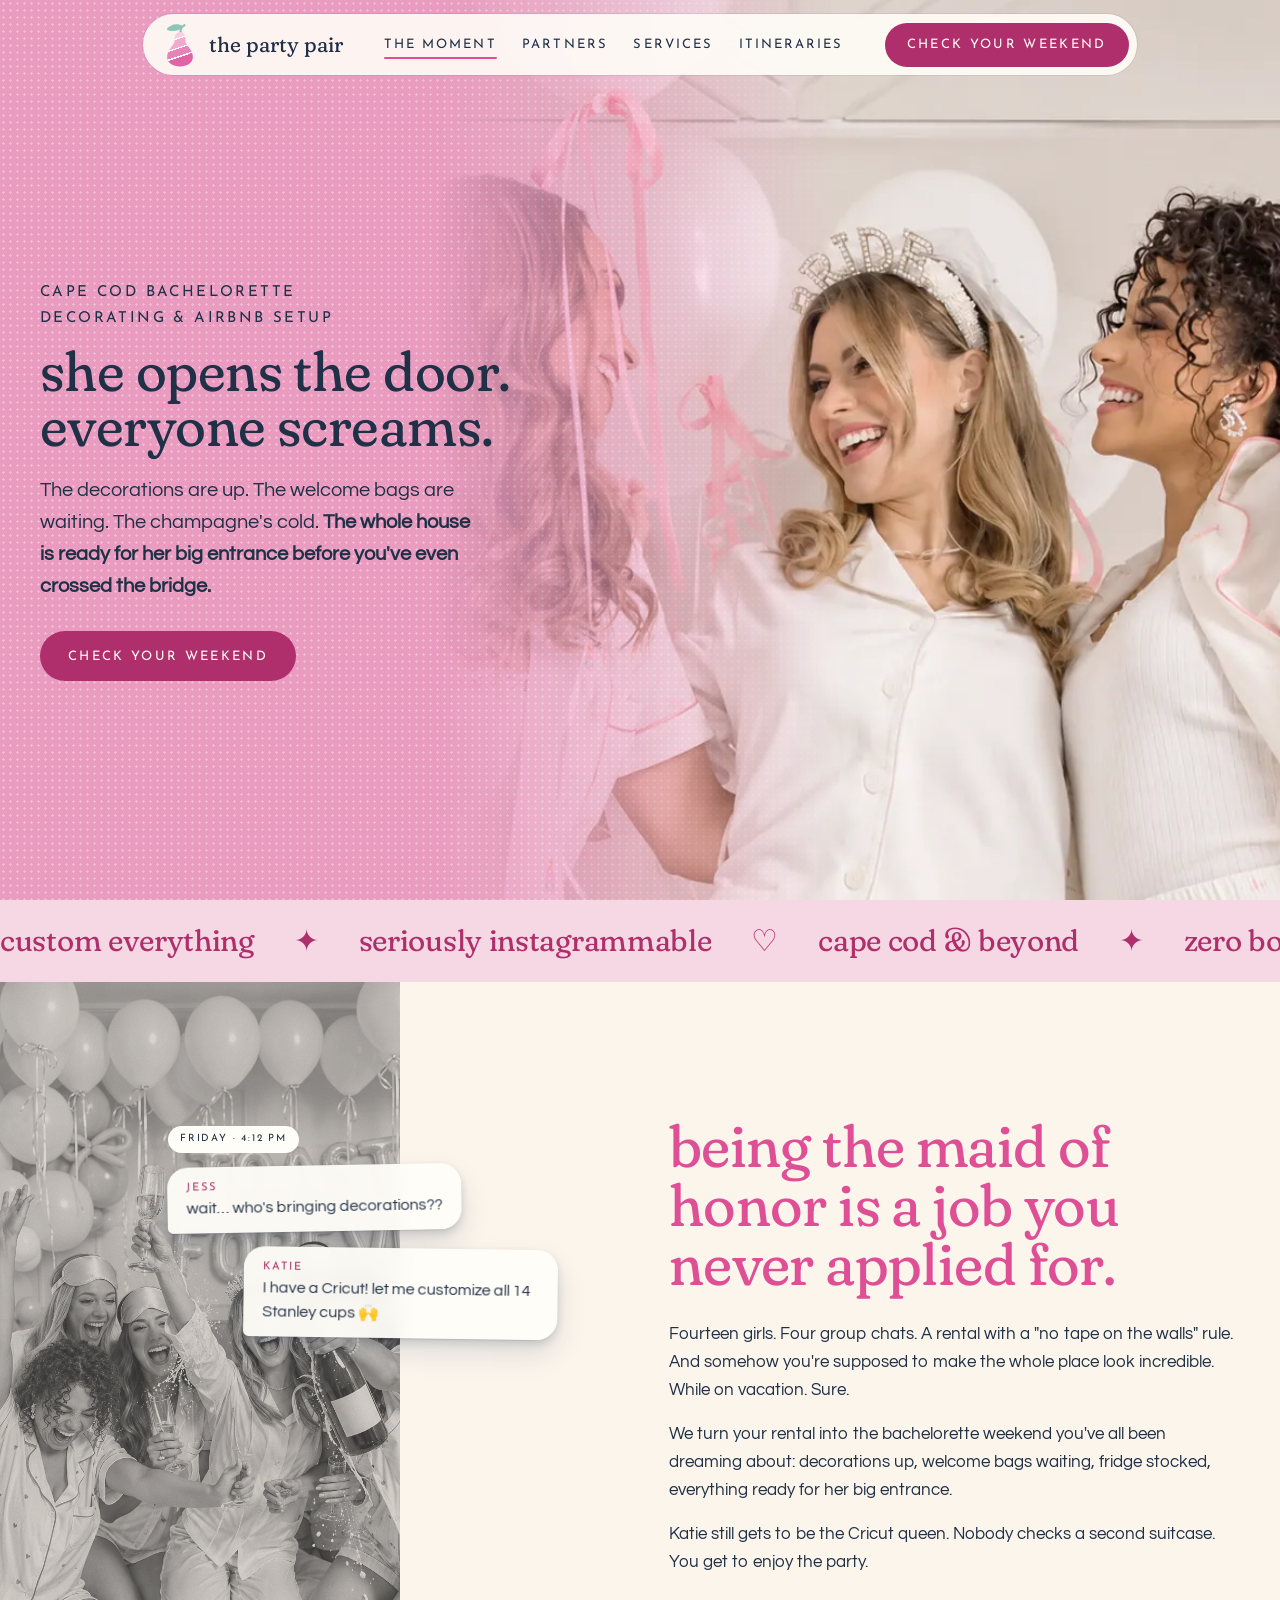
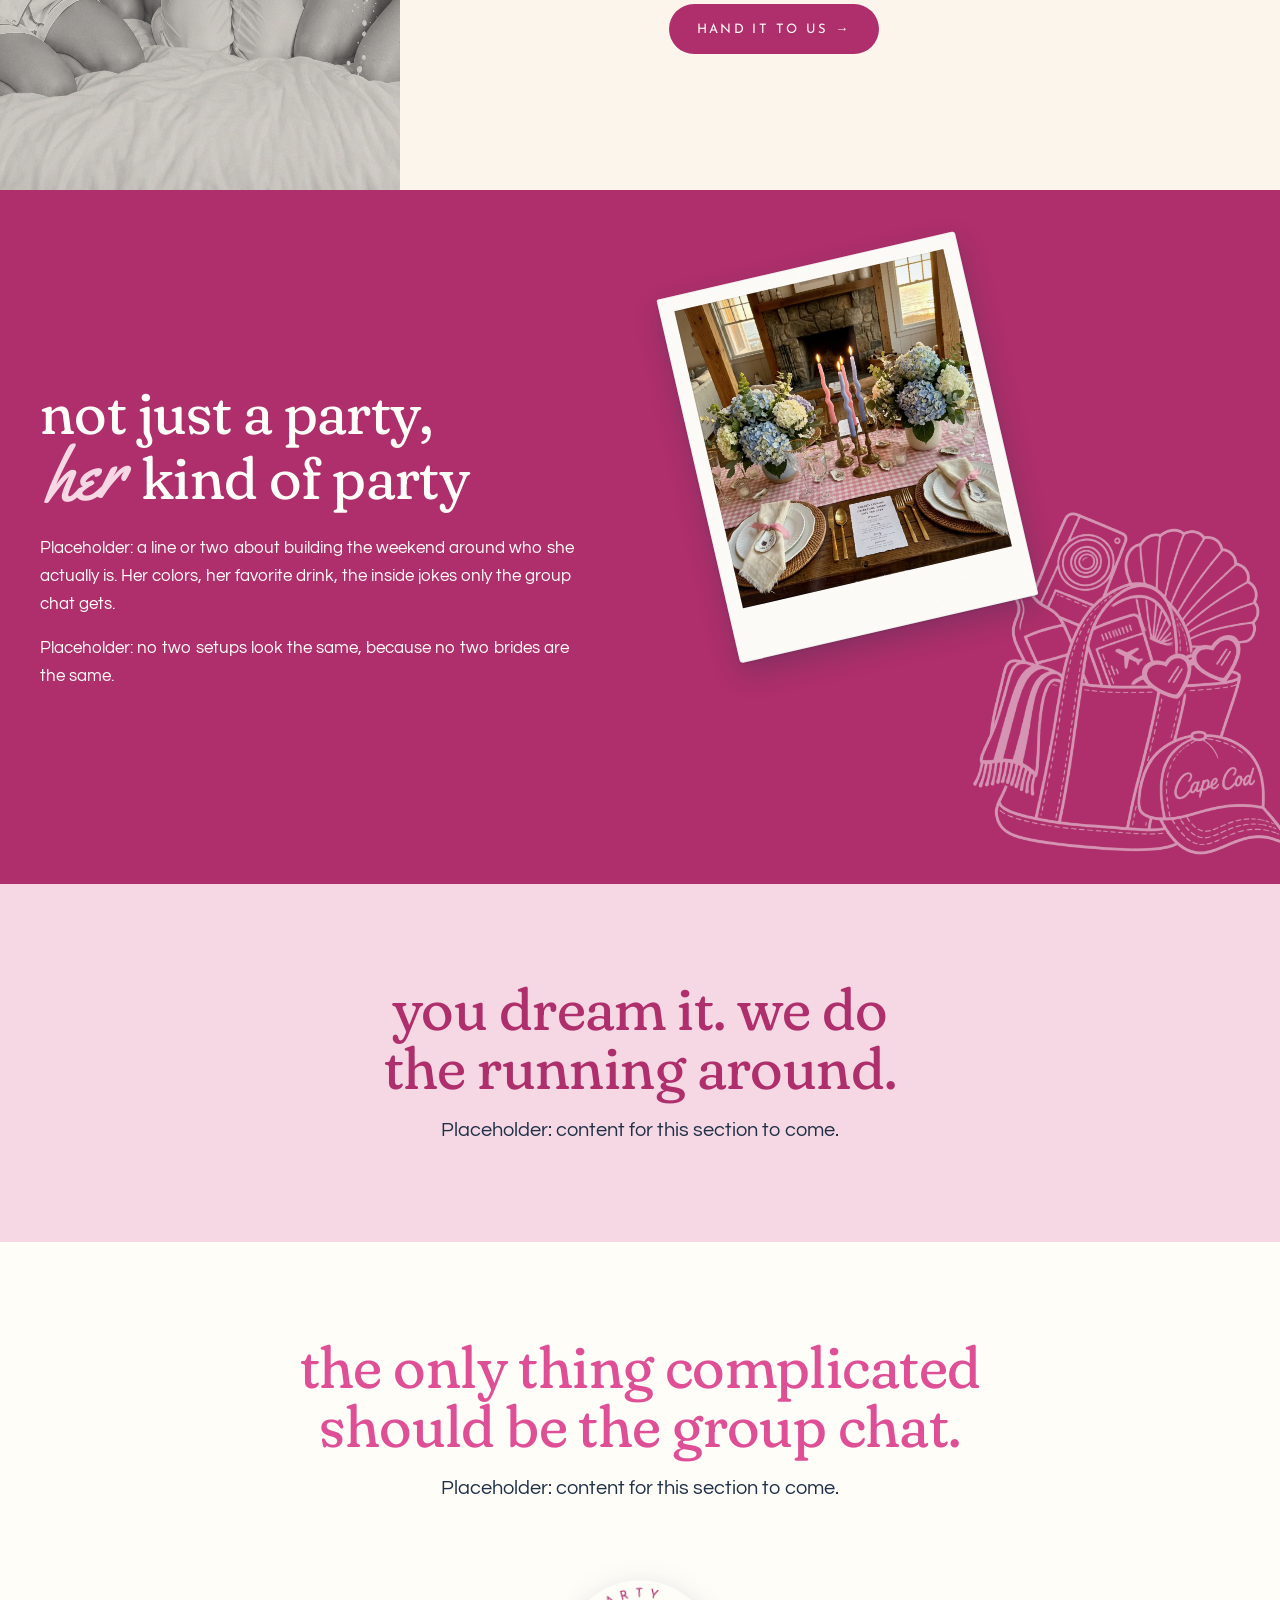
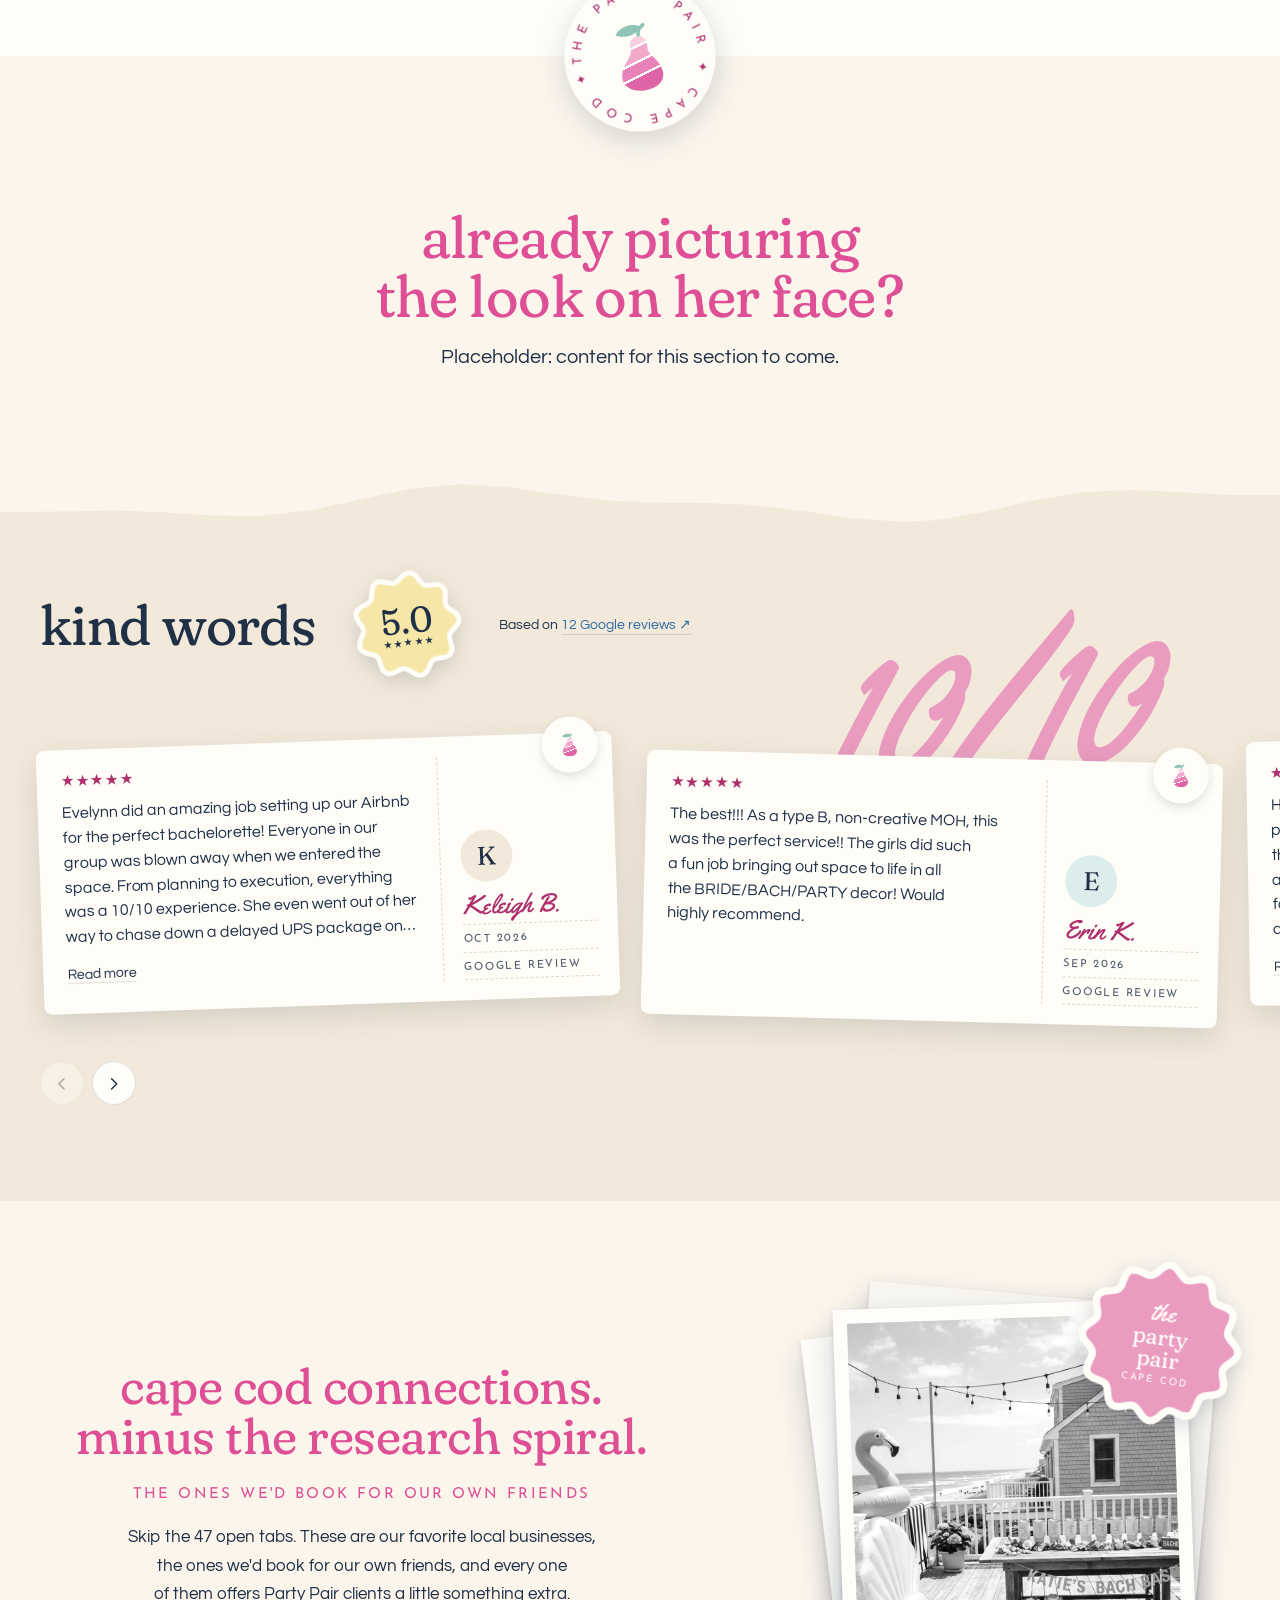
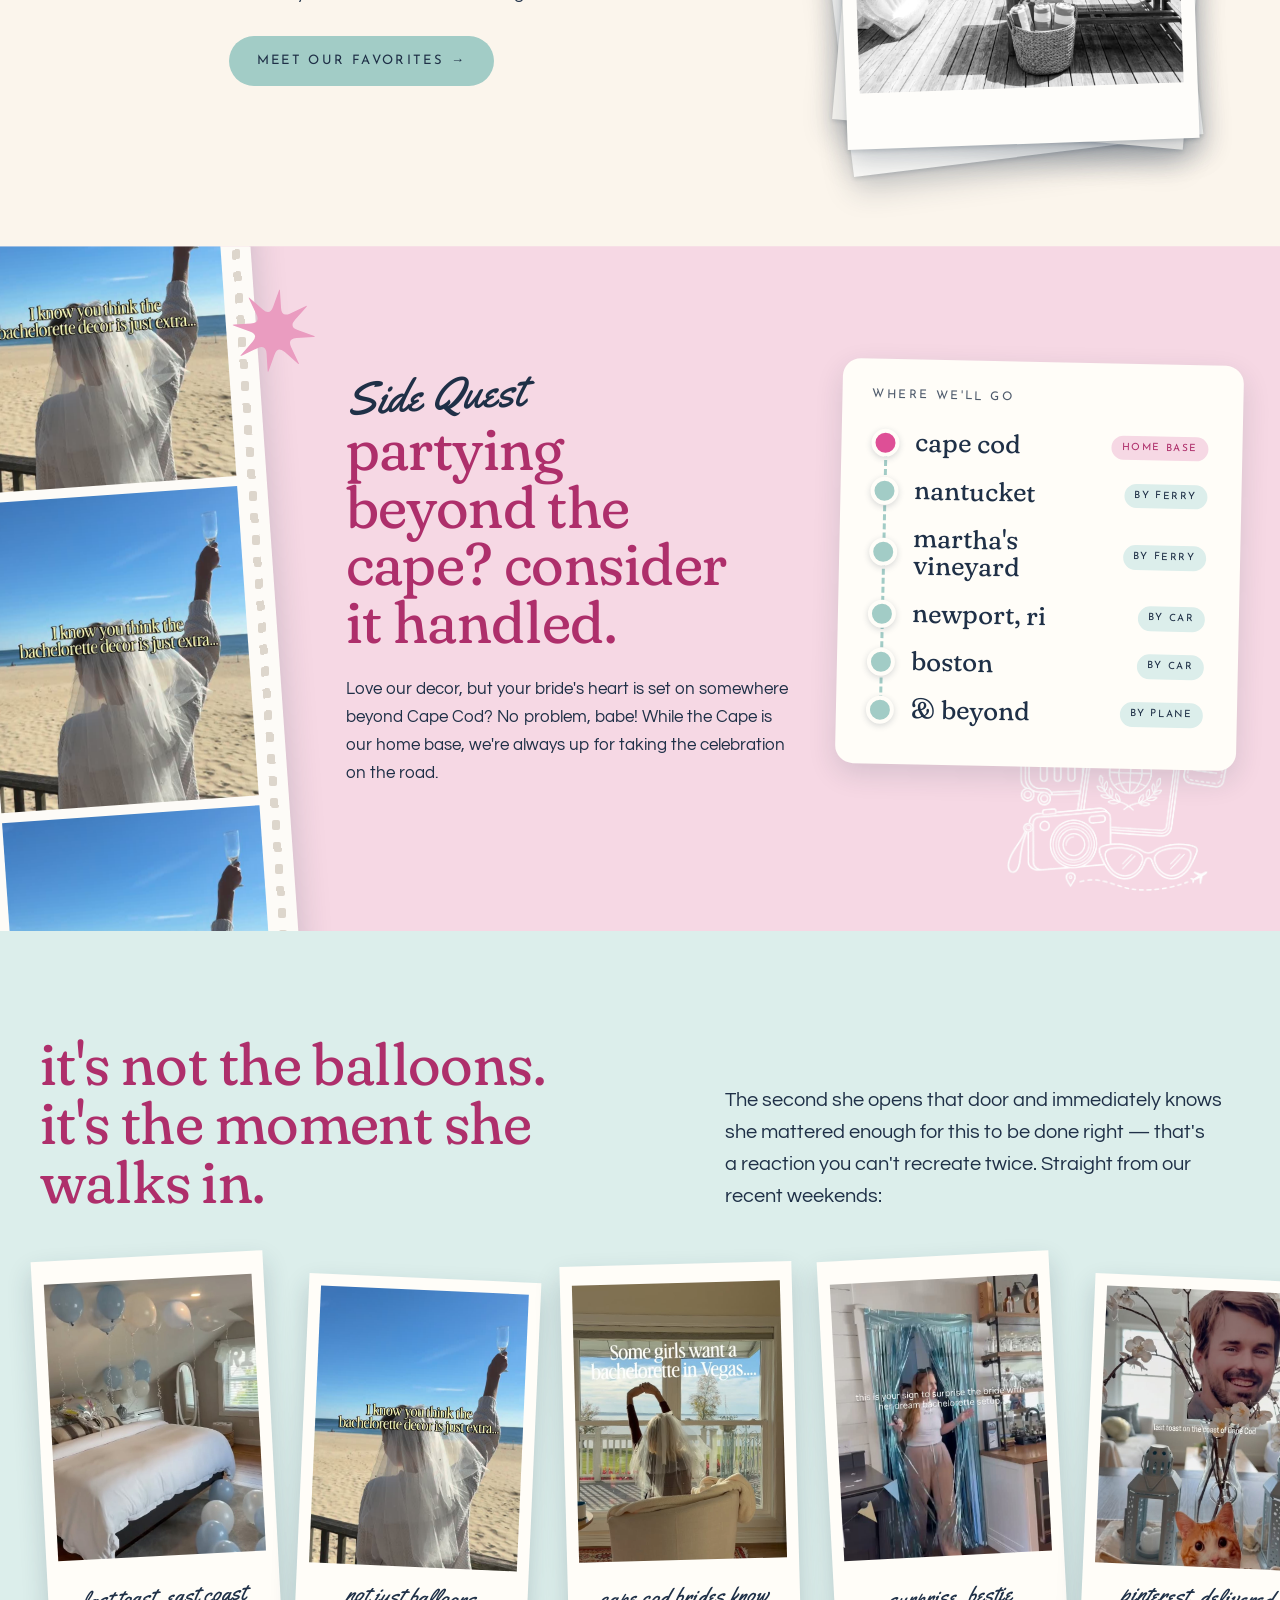
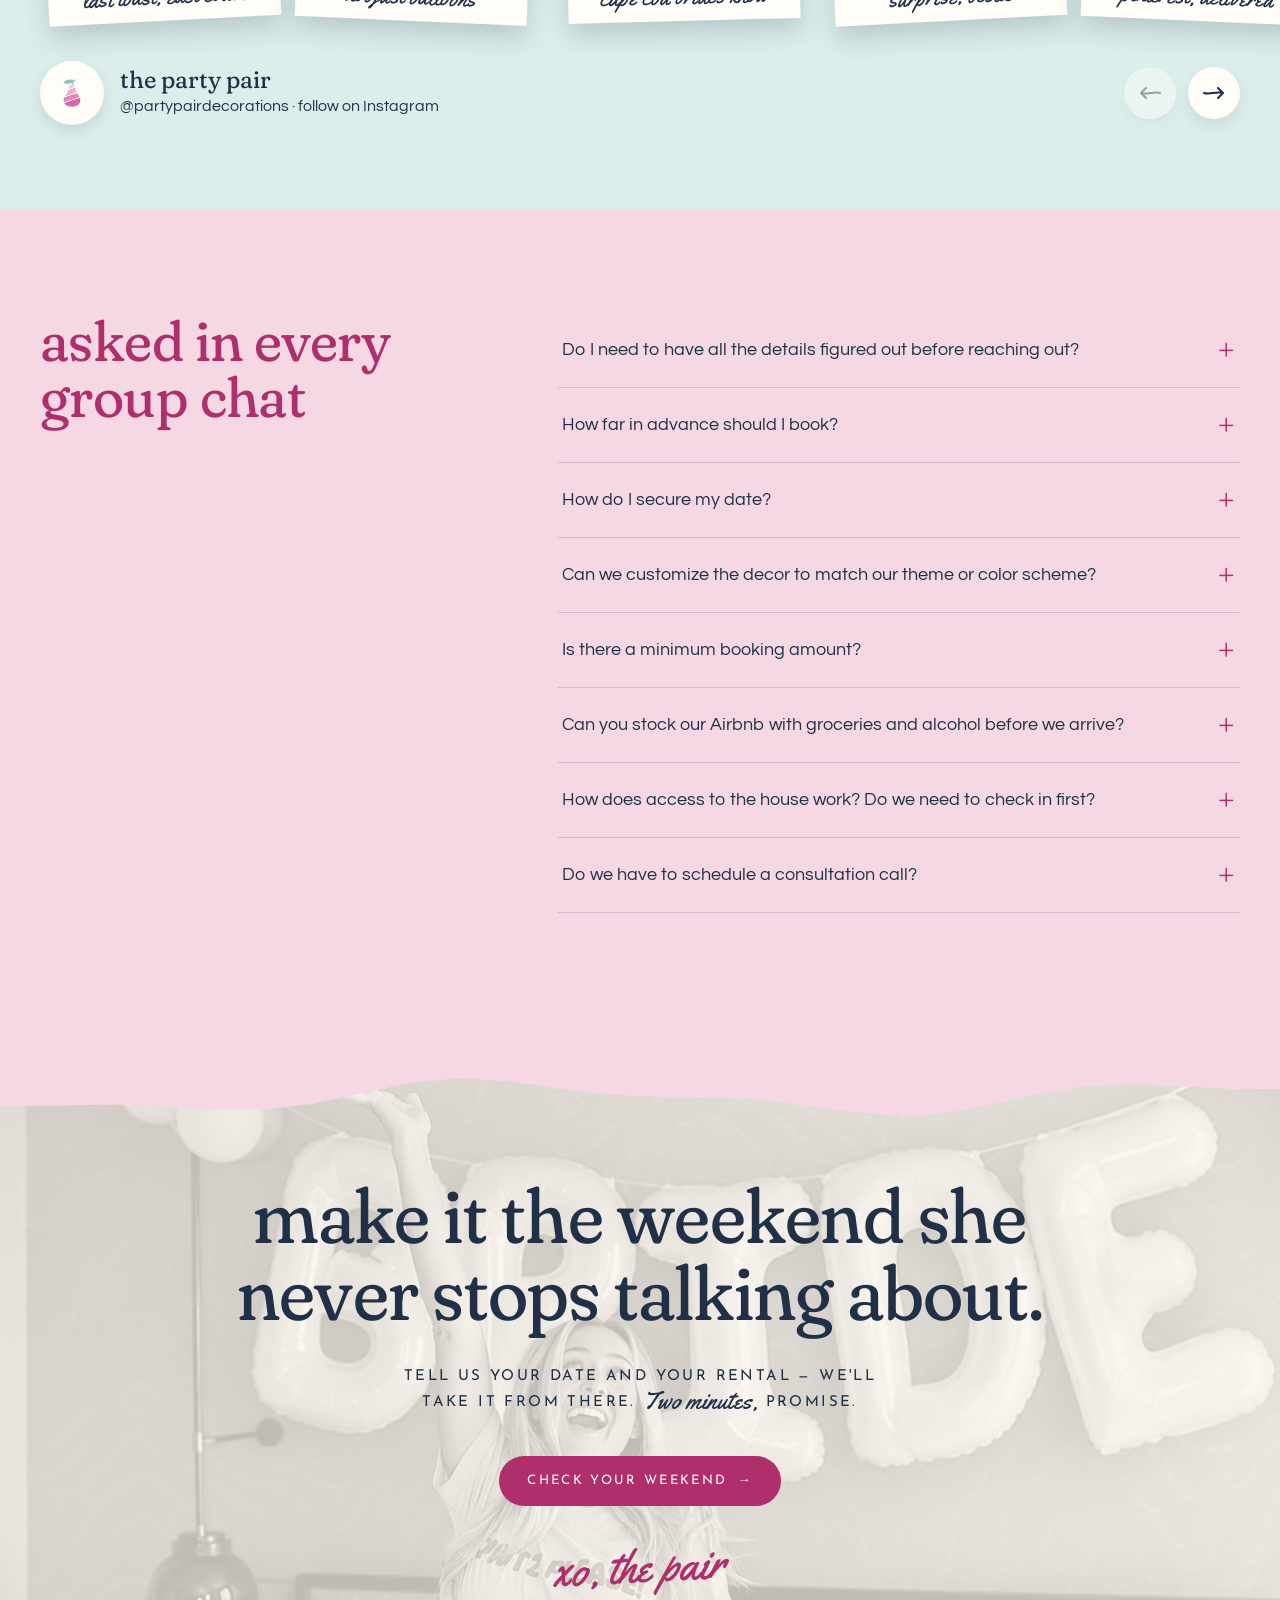
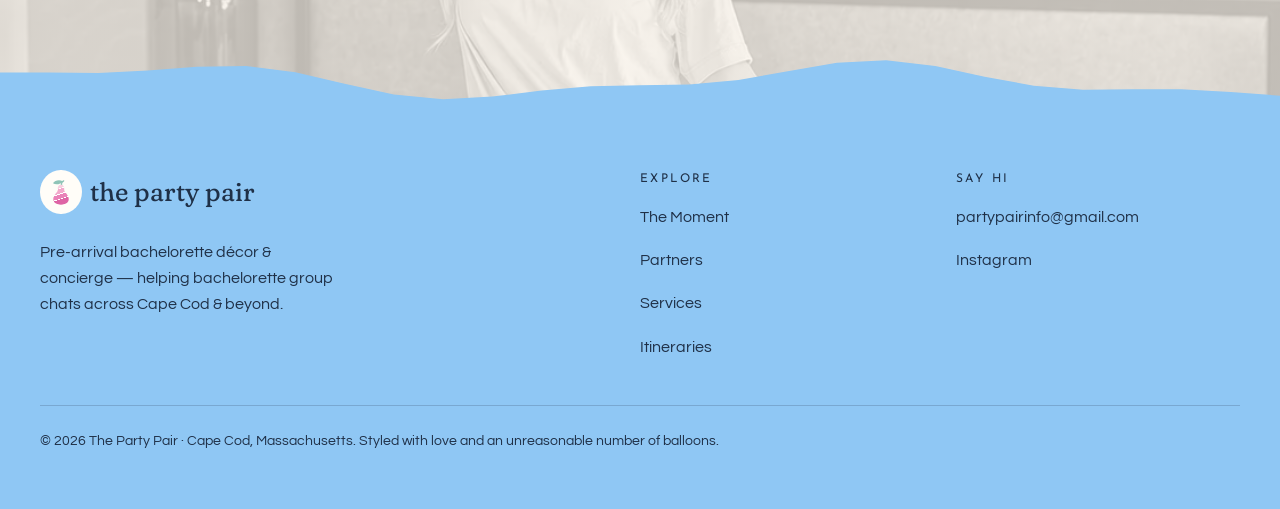
==== commit 4bcba6a0: "Mirror site from PartyPair 05ad954 Co-Authored-By: Claude Opus 5.5 <noreply@anthropic.com>" ====
--- a/index.html
+++ b/index.html
@@ -16,18 +16,6 @@
   <meta name="twitter:card" content="summary_large_image">
 
   <link rel="icon" href="assets/img/pear.svg" type="image/svg+xml">
-  <!-- Preview only: which section versions to show, set before first paint (js/preview-switch.js) -->
-  <script>
-    (function () {
-      var q = new URLSearchParams(location.search);
-      function pick(key, alt, base) {
-        var v = q.get(key);
-        if (!v) { try { v = localStorage.getItem('pp-' + key); } catch (e) {} }
-        document.documentElement.dataset[key] = v === alt ? alt : base;
-      }
-      pick('reviews', 'b', 'a');
-    })();
-  </script>
   <link rel="stylesheet" href="css/tokens.css">
   <link rel="stylesheet" href="css/base.css">
   <link rel="stylesheet" href="css/components.css">
@@ -168,10 +156,6 @@
     <!-- ============ Google reviews (rendered from js/content/reviews.js by js/reviews.js) ============ -->
     <section class="section reviews" id="reviews" aria-label="Google reviews">
       <svg class="finale__wave finale__wave--top" viewBox="0 0 1248 64" preserveAspectRatio="none" aria-hidden="true"><path style="fill: var(--cream)" d="M0 0 H1248 L1248 30.9 L1200 30.9 L1152 27.8 L1104 25 L1056 27.5 L1008 37.1 L960 50.1 L912 59.7 L880 61.5 L832 57.4 L784 49.1 L736 42.4 L688 40.1 L640 39.8 L592 37.1 L544 30 L496 21.9 L448 18.5 L400 23.7 L352 35.6 L304 47.9 L256 54.5 L208 54.2 L160 50.6 L112 48.6 L64 49.8 L0 50.4 Z"/></svg>
-      <div class="preview-switch" role="group" aria-label="Reviews section version">
-        <button type="button" data-preview="reviews" data-value="a">Version A</button>
-        <button type="button" data-preview="reviews" data-value="b">Version B</button>
-      </div>
       <div data-reviews-slot></div>
     </section>
 
--- a/css/insta-grid.css
+++ b/css/insta-grid.css
@@ -228,33 +228,6 @@
 
 /* ---------- The polaroid strip ---------- */
 
-/* preview switcher (reviews section, while versions are compared) */
-.preview-switch {
-  position: absolute;
-  top: 0.5rem;
-  right: var(--gutter);
-  z-index: 3;
-  display: flex;
-  padding: 3px;
-  border-radius: 999px;
-  background: var(--paper);
-  box-shadow: 0 6px 14px rgba(31, 48, 71, 0.12);
-}
-.preview-switch button {
-  min-height: 2.75rem;
-  padding: 0 1.1rem;
-  border: 0;
-  border-radius: 999px;
-  background: none;
-  color: var(--ink);
-  font-family: var(--font-caps);
-  font-size: 0.6875rem;
-  letter-spacing: 0.16em;
-  text-transform: uppercase;
-  cursor: pointer;
-}
-.preview-switch button[aria-pressed='true'] { background: var(--ink); color: var(--paper); }
-
 /* the band and its heading */
 .transform { padding-block: clamp(4rem, 9vw, 6.5rem) clamp(2.75rem, 7vw, 5.25rem); }
 .transform .section-intro {
--- a/css/reviews.css
+++ b/css/reviews.css
@@ -1,8 +1,7 @@
 /* ============================================================
-   GOOGLE REVIEWS — homepage section (js/reviews.js renders both).
-
-   Desktop:          summary panel + a row of review cards, arrows under the row
-   Tablet and phone: centred quote cards with the reviewer's photo, edge to edge
+   GOOGLE REVIEWS — homepage section (js/reviews.js): a row of landscape
+   postcards (design guide §9.3, §10.3, §10.4) under a headline, a 5.0
+   burst sticker and the review count.
    ============================================================ */
 
 .reviews {
@@ -10,17 +9,10 @@
   --rv-star: var(--rose);
 }
 
-/* cards on desktop, photos at 60em and below */
-.rv-v--photos { display: none; }
-@media (max-width: 60em) {
-  .rv-v--cards { display: none; }
-  .rv-v--photos { display: block; }
-}
-
 /* ---------- Shared ---------- */
 .rv-stars { color: var(--rv-star); letter-spacing: 0.12em; font-size: 0.95rem; line-height: 1; white-space: nowrap; }
 
-/* "★★★★★ 5.0 on Google · 12 reviews" (in the dialog) */
+/* "★★★★★ See it on Google" (in the dialog) */
 .rv-proof {
   display: inline-flex;
   align-items: center;
@@ -39,25 +31,8 @@
 }
 .rv-proof:hover .rv-proof__stars + span { text-decoration-color: currentColor; }
 
-/* ============ Cards (desktop) ============
-   Panel on the left, the row of cards beside it, the arrows under the
-   row. Two and a bit cards in view on desktop, two on tablets, one plus
-   a peek on phones. No scrollbar: arrows, swipe or trackpad. */
-.rv-cards {
-  --rv-gap: clamp(1rem, 2vw, 1.5rem);
-  display: grid;
-  grid-template-columns: minmax(14rem, 1fr) minmax(0, 3fr);
-  gap: clamp(1.5rem, 4vw, 3rem);
-  align-items: start;
-}
-
-/* the summary panel */
-.rv-panel { display: grid; justify-items: start; gap: 0.35rem; }
-.rv-panel h2 { margin-bottom: 1rem; font-size: clamp(2.5rem, 4.4vw, 3.75rem); }
-.rv-panel__score { font-family: var(--font-display); font-variation-settings: 'SOFT' 100; font-size: 3.25rem; font-weight: 400; line-height: 1; }
-.rv-panel .rv-stars { font-size: 1.15rem; }
+/* the review count: the way out to Google, a quiet text link (↗ = leaves the site) */
 .rv-panel__count { font-size: var(--text-small); color: var(--ink-soft); }
-/* the way out to Google: the count itself, a quiet text link (↗ = leaves the site) */
 .rv-panel__link {
   display: inline-block;
   padding-block: 0.7rem;               /* 44px tap target */
@@ -72,16 +47,10 @@
 }
 .rv-panel__link:hover { text-decoration-color: currentColor; }
 
-/* the row */
-.rv-row { min-width: 0; }
+/* the row: scrolls sideways, no scrollbar (arrows, swipe or trackpad) */
 .rv-track {
-  --rv-cols: 2.4;                      /* a peek of the next card */
-  --rv-fade-l: 0rem;
-  --rv-fade-r: 0rem;
   display: grid;
   grid-auto-flow: column;
-  grid-auto-columns: calc((100% - (var(--rv-cols) - 1) * var(--rv-gap)) / var(--rv-cols));
-  column-gap: var(--rv-gap);
   margin: 0;
   padding: 0;
   list-style: none;
@@ -89,30 +58,13 @@
   overscroll-behavior-x: contain;
   scroll-snap-type: x mandatory;
   scrollbar-width: none;               /* no scrollbar (Firefox) */
-  /* cards cut by an edge fade out instead of being sliced, only on the
-     side where more are hidden (js/reviews.js sets the classes) */
-  -webkit-mask-image: linear-gradient(to right, transparent, #000 var(--rv-fade-l), #000 calc(100% - var(--rv-fade-r)), transparent);
-  mask-image: linear-gradient(to right, transparent, #000 var(--rv-fade-l), #000 calc(100% - var(--rv-fade-r)), transparent);
 }
 .rv-track::-webkit-scrollbar { display: none; }   /* no scrollbar (Chrome, Safari) */
-
-/* desktop row: runs off the right edge of the screen, so no fade on that
-   side; the padding brings the last card back in line with the page */
-.rv-v--cards .rv-track {
-  --rv-edge: max(var(--gutter), calc((100vw - var(--content-max)) / 2));
-  grid-auto-columns: 21.5rem;
-  margin-right: calc(-1 * var(--rv-edge));
-  padding-right: var(--rv-edge);
-}
-.rv-v--cards .rv-track.has-after { --rv-fade-r: 0rem; }
-.reviews { overflow-x: clip; }
-.rv-track.has-before { --rv-fade-l: 3rem; }
-.rv-track.has-after { --rv-fade-r: 5rem; }
 .rv-track > li { display: grid; scroll-snap-align: start; }   /* equal heights */
 .rv-track:focus-visible { outline: 2px solid var(--ink); outline-offset: 4px; border-radius: var(--radius-md); }
 
-/* the arrows, under the row: one gap below the cards, at the row's start */
-.rv-arrows { display: flex; gap: 0.5rem; margin-top: var(--rv-gap); }
+/* the arrows, under the row */
+.rv-arrows { display: flex; gap: 0.5rem; }
 .rv-arrow {
   display: grid;
   place-items: center;
@@ -129,33 +81,7 @@
 .rv-arrow:disabled { opacity: 0.35; cursor: default; }
 .rv-arrow svg { width: 1.1rem; height: 1.1rem; fill: none; stroke: currentColor; stroke-width: 2; stroke-linecap: round; stroke-linejoin: round; }
 
-@media (max-width: 60em) {
-  .rv-track { --rv-cols: 2; }
-}
-/* phones: one card plus a peek; no fades (the peek already says "more") */
-@media (max-width: 40em) {
-  .rv-track { grid-auto-columns: 86%; -webkit-mask-image: none; mask-image: none; }
-}
-
-/* a card */
-.rv-card {
-  display: flex;
-  flex-direction: column;
-  gap: 0.8rem;
-  padding: clamp(1.25rem, 2.4vw, 1.75rem);
-  background: var(--white);
-  border-radius: var(--radius-md);
-  box-shadow: inset 0 0 0 1px var(--rv-line);
-}
-.rv-card__text {
-  font-size: 0.98rem;
-  line-height: 1.6;
-  text-wrap: pretty;
-  display: -webkit-box;
-  -webkit-box-orient: vertical;
-  -webkit-line-clamp: 5;
-  overflow: hidden;
-}
+/* "Read more", shown only when a review is really cut off */
 .rv-more {
   align-self: flex-start;
   min-height: 2.75rem;
@@ -172,78 +98,7 @@
 }
 .rv-more:hover { text-decoration-color: currentColor; }
 
-/* signature: photo on the left, name over date on the right */
-.rv-card__person {
-  display: grid;
-  grid-template-columns: auto minmax(0, 1fr);
-  column-gap: 0.75rem;
-  align-items: center;
-  margin-top: auto;
-  padding-top: 0.4rem;
-}
-.rv-card__person .rv-q__face { grid-row: span 2; width: 2.75rem; height: 2.75rem; font-size: 1.2rem; }
-.rv-card__name { align-self: end; font-family: var(--font-script); font-size: 1.625rem; font-weight: 400; line-height: 1.1; color: var(--pear-deep); }
-.rv-card__when { align-self: start; font-family: var(--font-caps); font-size: 0.6875rem; letter-spacing: 0.16em; text-transform: uppercase; line-height: 1.3; color: var(--ink-soft); }
-.rv-sum { display: grid; gap: 0.3rem; }
-.rv-sum__line { display: flex; align-items: center; gap: 0.6rem; }
-.rv-sum__score { font-family: var(--font-display); font-variation-settings: 'SOFT' 100; font-size: 1.75rem; font-weight: 400; line-height: 1; }
-.rv-sum .rv-stars { font-size: 1.4rem; letter-spacing: 0.08em; }
-
-/* ============ Photos (tablet and phone) ============
-   Centred cards running off both edges of the page, the middle one
-   lifted (js/reviews.js sets .is-centre). */
-.rv-photos { --rv-gap: clamp(0.75rem, 1.6vw, 1.5rem); --rv-q-w: clamp(18rem, 34vw, 30rem); }
-.rv-photos h2 { margin-bottom: clamp(1.5rem, 3.5vw, 2.25rem); font-size: clamp(2.5rem, 4.4vw, 3.75rem); text-align: center; }
-.rv-track--q {
-  position: relative;
-  grid-auto-columns: var(--rv-q-w);
-  /* room below for the lifted card's shadow, which the scroller would clip */
-  padding: 1.5rem calc(50% - var(--rv-q-w) / 2) 3.5rem;
-  margin-bottom: -2.5rem;
-  -webkit-mask-image: none;
-  mask-image: none;
-}
-.rv-track--q > li { scroll-snap-align: center; }
-.rv-track--q:focus-visible { outline-offset: -2px; }
-
-.rv-q {
-  display: flex;
-  flex-direction: column;
-  align-items: center;
-  padding: clamp(1.25rem, 2.6vw, 2rem);
-  text-align: center;
-  background: var(--white);
-  border-radius: var(--radius-md);
-  box-shadow: inset 0 0 0 1px var(--rv-line);
-  transform: scale(0.94);
-  transition: transform var(--dur-quick) var(--ease-out), box-shadow var(--dur-quick) var(--ease-out);
-}
-.is-centre > .rv-q {
-  transform: none;
-  box-shadow: inset 0 0 0 1px var(--rv-line), 0 14px 34px rgba(31, 48, 71, 0.12);
-}
-.rv-q__mark {
-  height: 3rem;                        /* the glyph sits high in its line */
-  font-family: var(--font-display);
-  font-size: 5rem;
-  line-height: 1;
-  color: var(--rv-star);
-}
-.rv-q blockquote { flex: 1; }
-.rv-q__text {
-  font-size: 1rem;
-  line-height: 1.6;
-  text-wrap: pretty;
-  display: -webkit-box;
-  -webkit-box-orient: vertical;
-  -webkit-line-clamp: 4;
-  overflow: hidden;
-}
-.rv-q .rv-more { align-self: center; margin-block: 0.15rem -0.5rem; }
-.rv-q__foot { display: grid; justify-items: center; gap: 0.7rem; margin-top: 1rem; }
-.rv-q__foot .rv-stars { font-size: 1.1rem; }
-
-/* the photo; the initial sits behind it and shows when there is none */
+/* the reviewer's photo; the initial sits behind it and shows when there is none */
 .rv-q__face {
   position: relative;
   display: grid;
@@ -261,22 +116,6 @@
 .rv-q__face--2 { background: var(--butter); }
 .rv-q__face--3 { background: var(--peri); }
 .rv-q__face img { position: absolute; inset: 0; width: 100%; height: 100%; object-fit: cover; }
-.rv-q__by { display: grid; gap: 0.1rem; font-family: var(--font-script); font-size: 1.625rem; font-weight: 400; line-height: 1.1; color: var(--pear-deep); }
-.rv-q__by span { font-family: var(--font-caps); font-size: 0.6875rem; font-weight: 400; letter-spacing: 0.16em; text-transform: uppercase; line-height: 1.5; color: var(--ink-soft); }
-
-/* above the track, whose shadow room runs underneath the arrows */
-.rv-photos__foot { position: relative; z-index: 1; display: grid; justify-items: center; gap: 1rem; margin-top: 0.5rem; }
-.rv-photos__foot .rv-arrows { margin-top: 0; }
-.rv-photos__foot .rv-sum { justify-items: center; }
-.rv-arrow[aria-disabled='true'] { opacity: 0.35; cursor: default; }
-.rv-arrow[aria-disabled='true']:hover { border-color: var(--rv-line); }
-
-@media (max-width: 40em) {
-  .rv-photos { --rv-q-w: 82vw; }
-}
-@media (prefers-reduced-motion: reduce) {
-  .rv-q { transition: none; }
-}
 
 /* ---------- The whole review (dialog) ---------- */
 .rv-dialog figure { display: grid; gap: 0.9rem; padding-right: 2.5rem; }
@@ -286,14 +125,8 @@
 .rv-dialog__when { color: var(--ink-soft); }
 .rv-dialog .rv-proof { margin-top: 0.75rem; }
 
-/* ============================================================
-   VERSION B — landscape postcards (design guide §9.3, §10.3, §10.4).
-   html[data-reviews] picks the version.
-   ============================================================ */
-:root[data-reviews='b'] :is(.rv-v--cards, .rv-v--photos),
-:root:not([data-reviews='b']) .rv-v--b { display: none; }
-
-:root[data-reviews='b'] .reviews { overflow: clip; }
+/* ============ Postcards ============ */
+.reviews { overflow: clip; }
 .rv-v--b { position: relative; }
 
 /* giant script behind the cards: words from a real review */
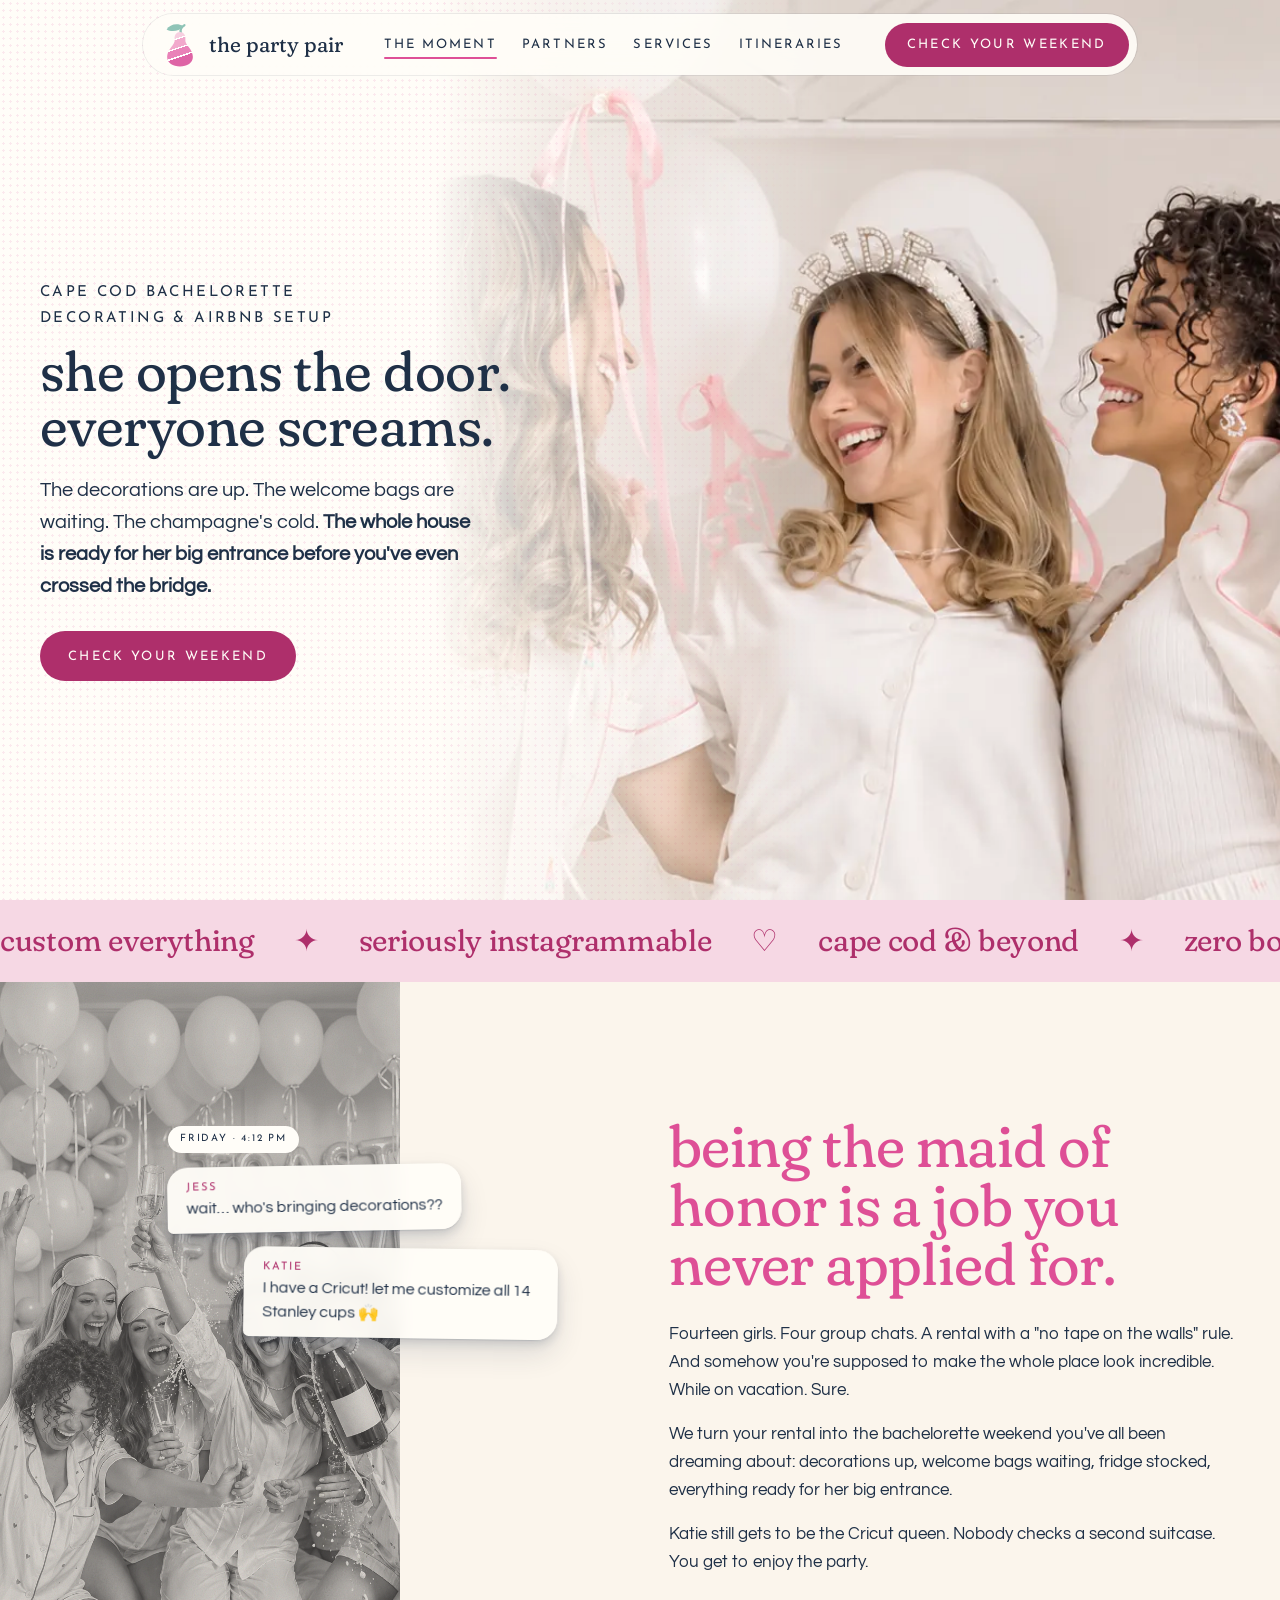
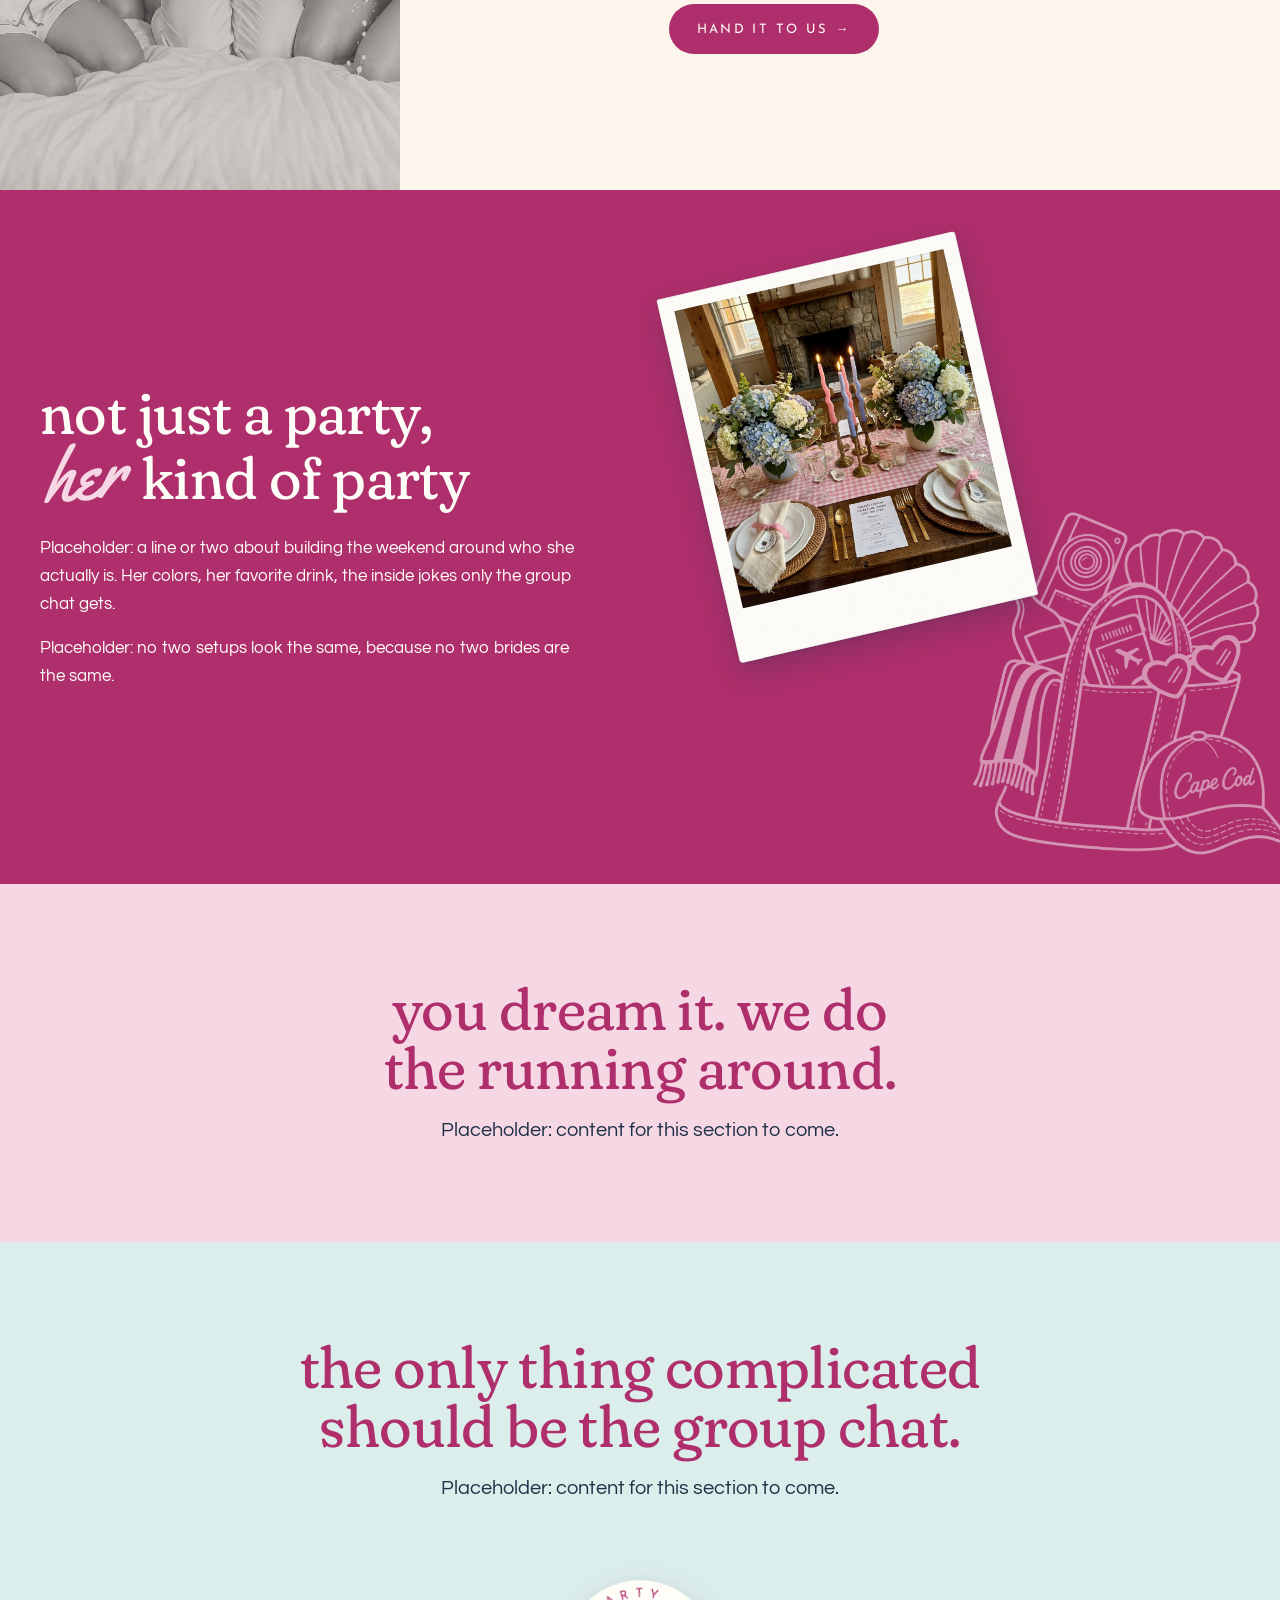
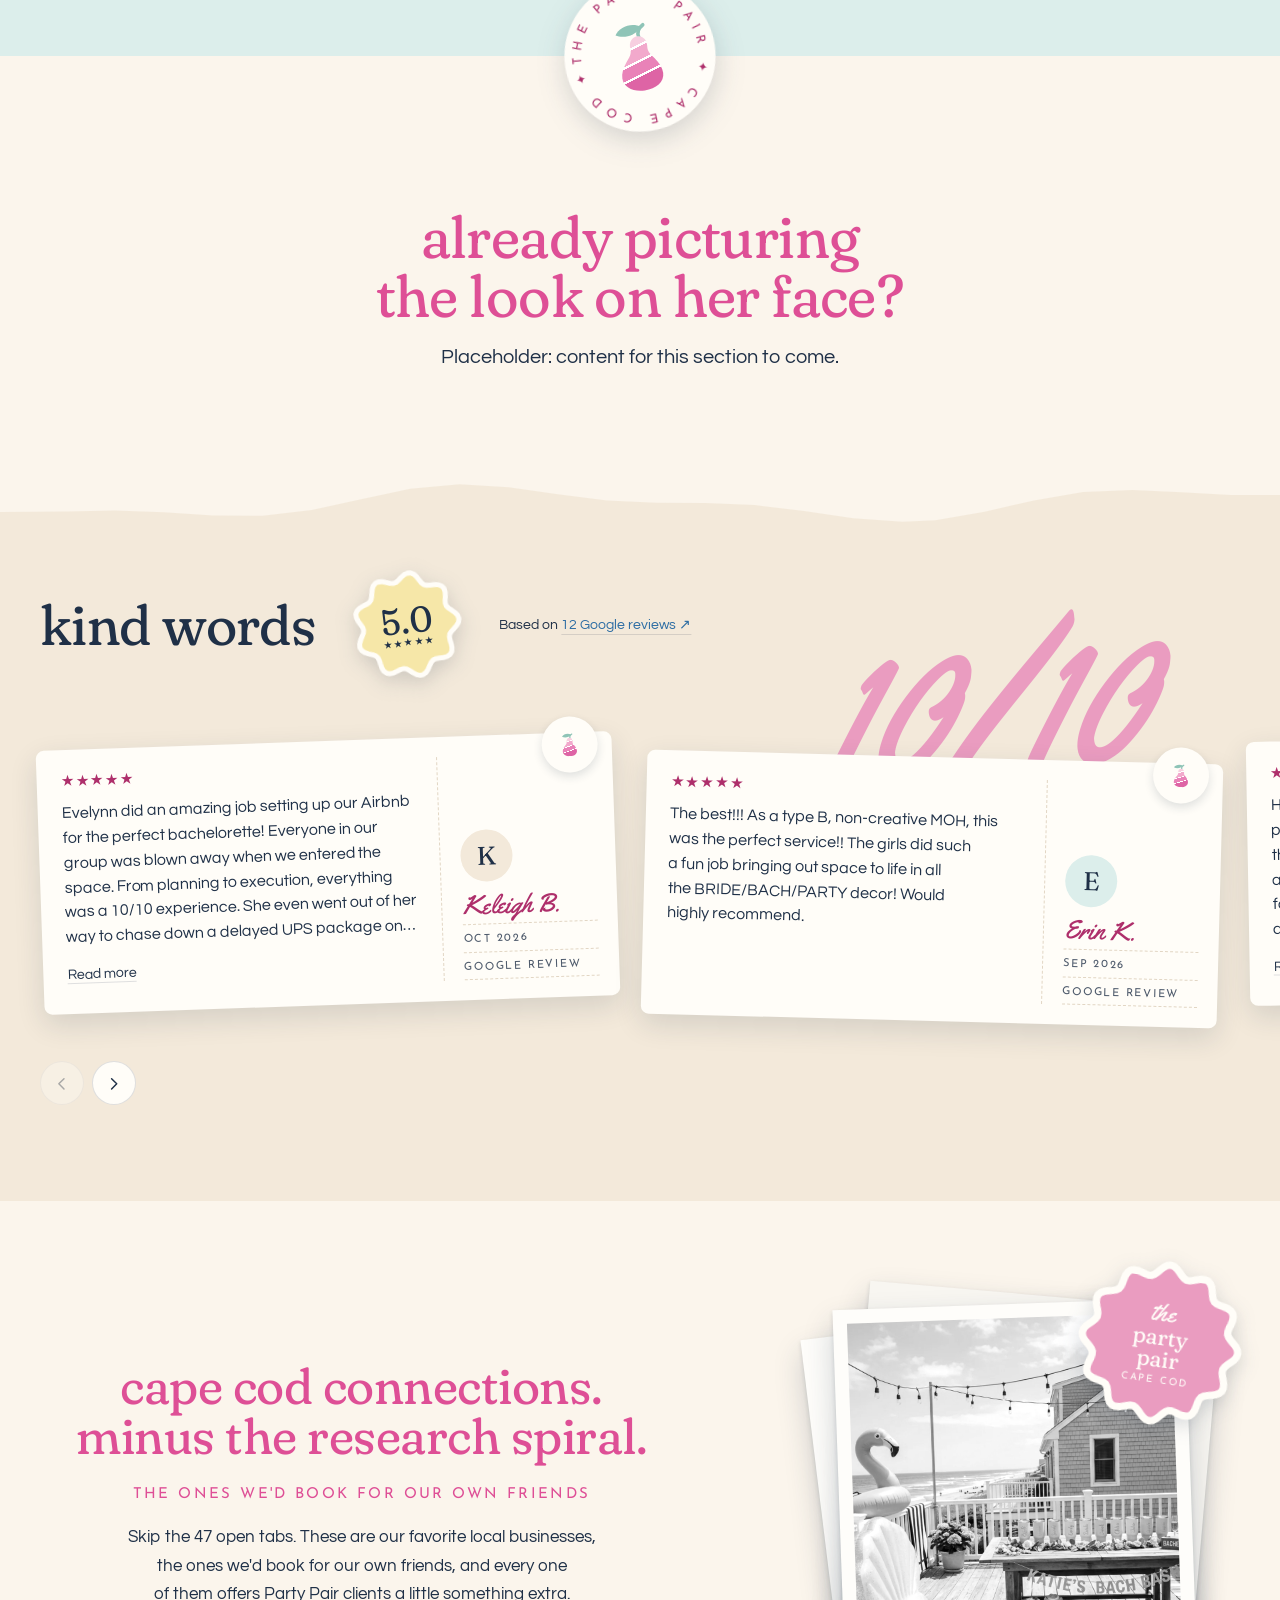
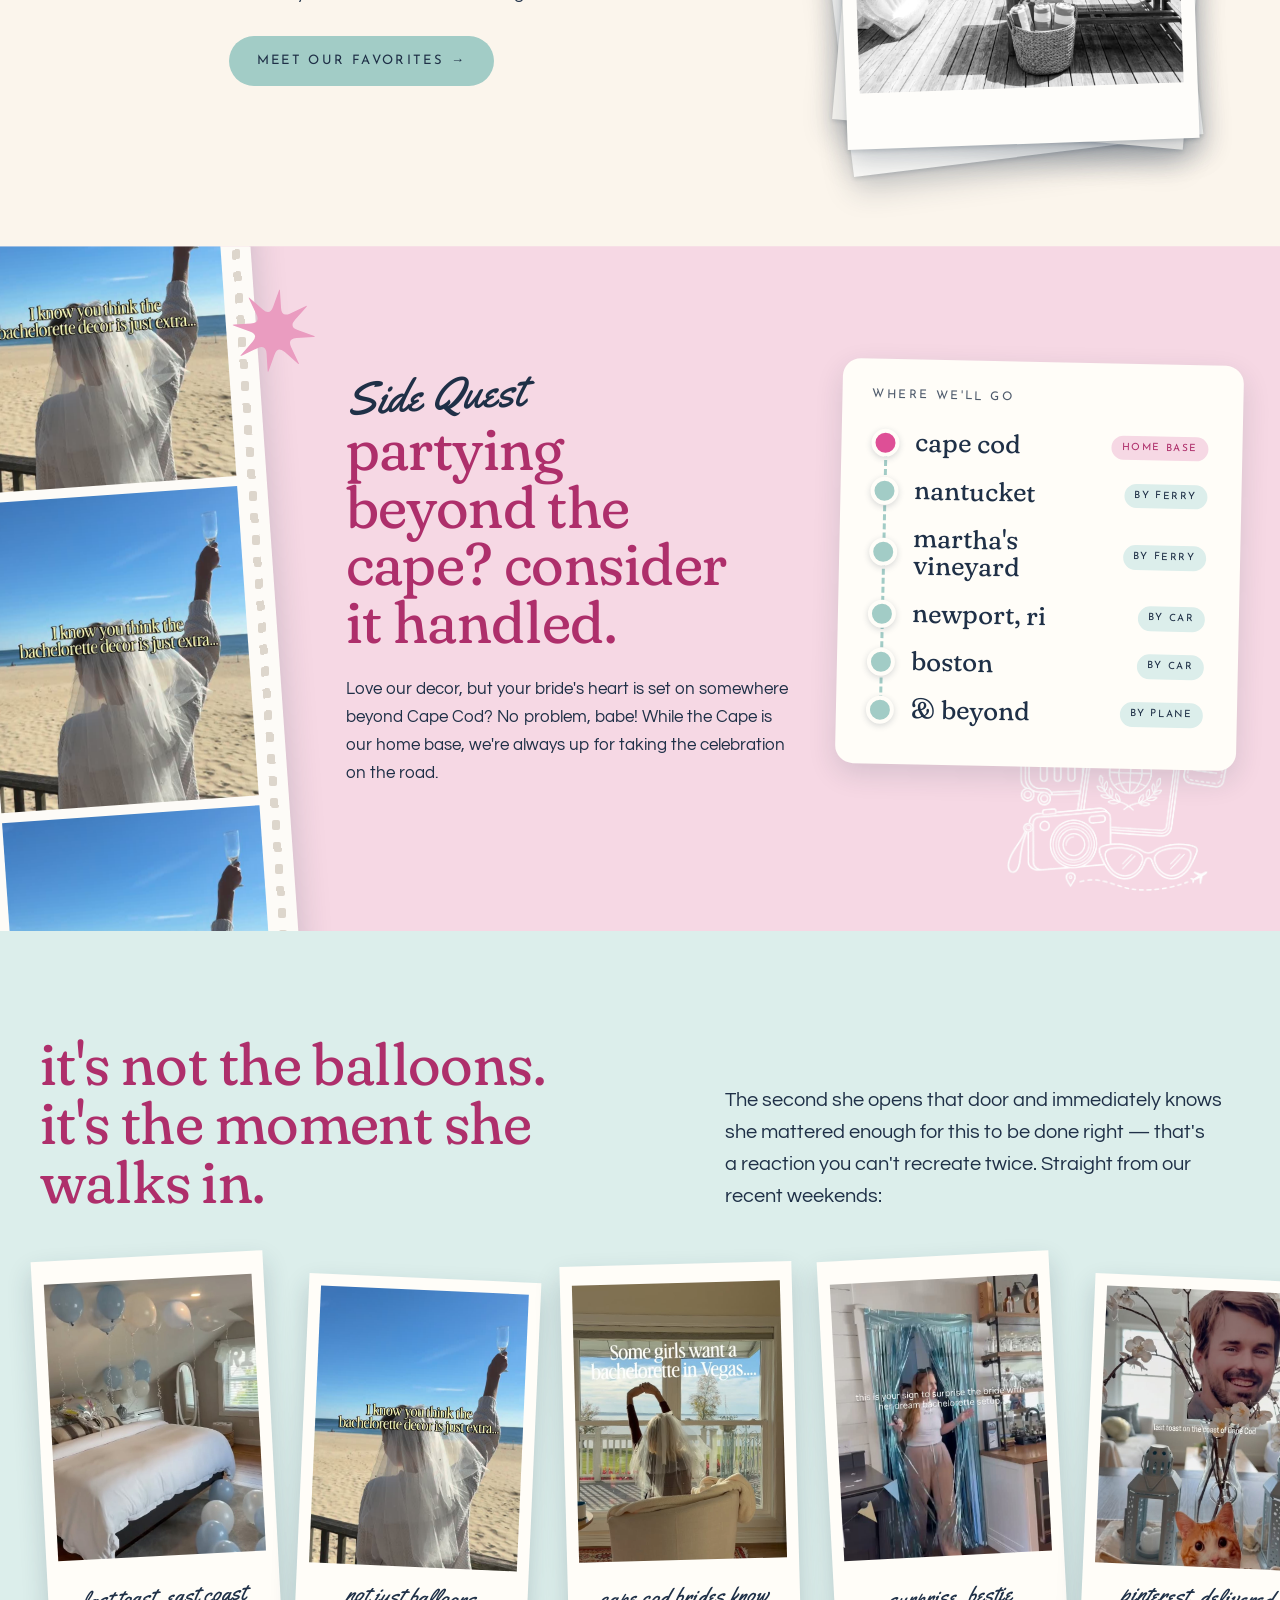
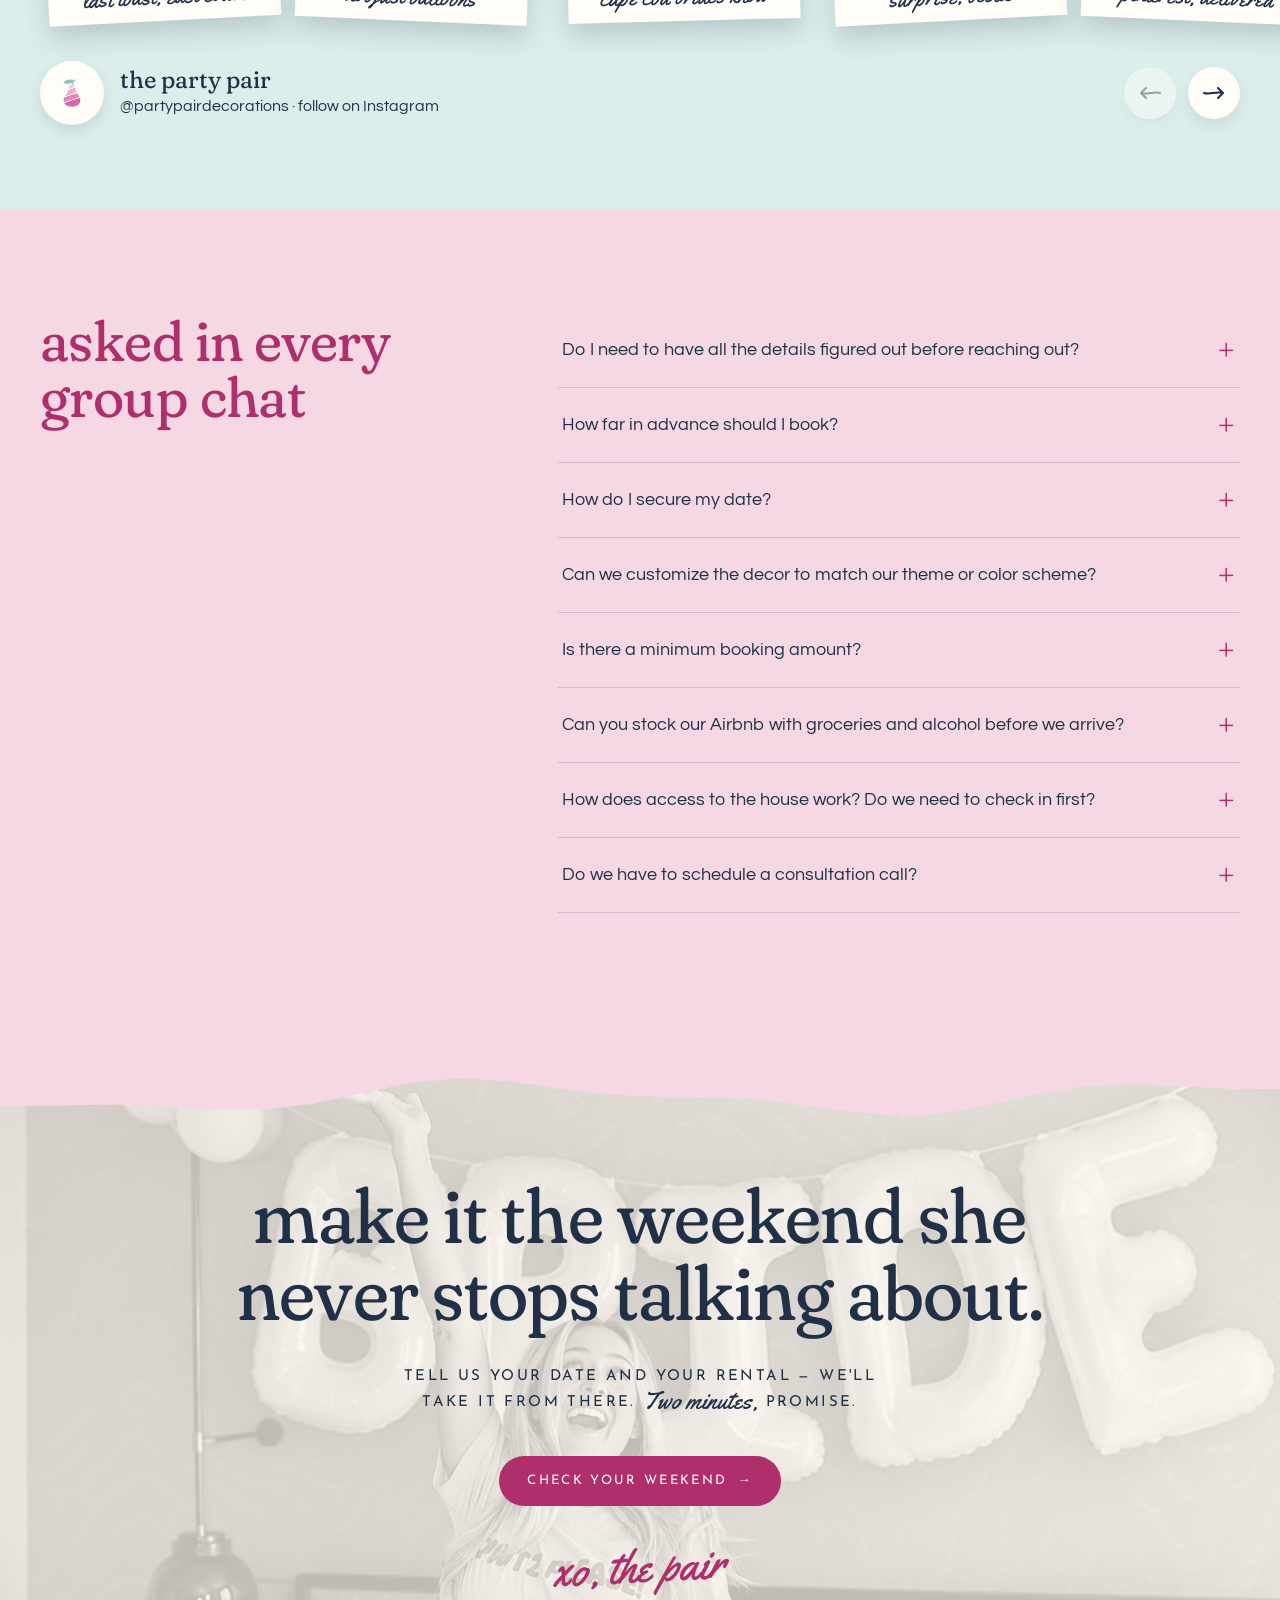
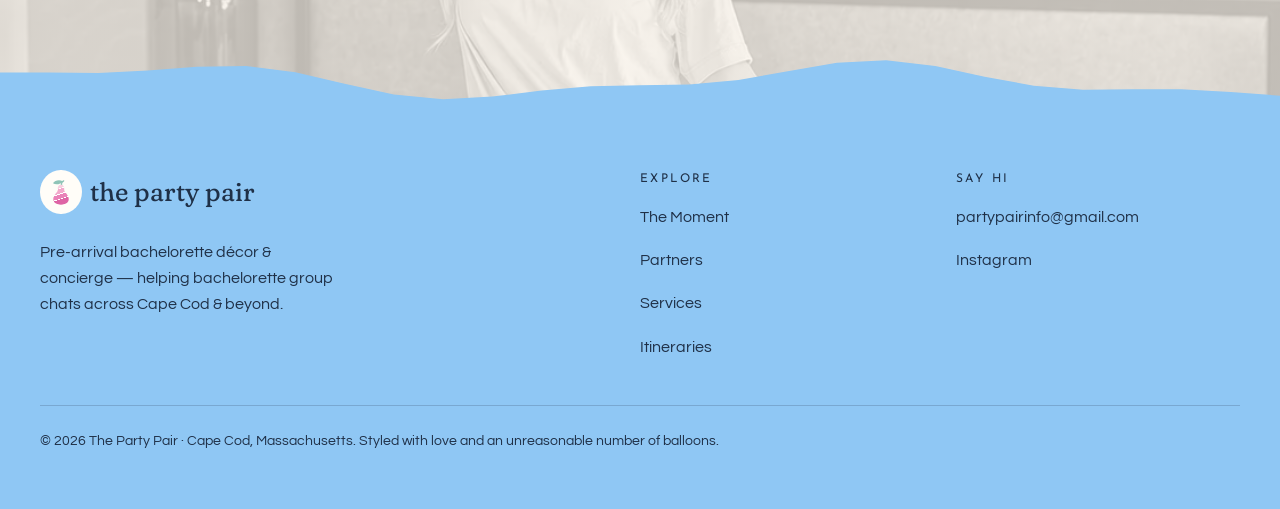
==== commit a52650e8: "Mirror site from PartyPair 9c88770" ====
--- a/index.html
+++ b/index.html
@@ -133,7 +133,7 @@
     </section>
 
     <!-- ============ PLACEHOLDER: The group chat ============ -->
-    <section class="section placeholder placeholder--paper" id="group-chat">
+    <section class="section placeholder placeholder--seafoam" id="group-chat">
       <div class="container section-intro">
         <h2>The only thing complicated should be the group chat.</h2>
         <p class="lead">Placeholder: content for this section to come.</p>
--- a/css/hero.css
+++ b/css/hero.css
@@ -2,8 +2,8 @@
    HERO — "Into the light" (was preview option C4). Homepage only;
    loaded after sections.css, whose .hero rules other pages still use.
 
-   Text on Pear pink at the left; the lifestyle photo sits on the right and
-   its left edge dissolves into the pink (a mask), so the copy reads on
+   Text on paper (warm off-white) at the left; the lifestyle photo sits on
+   the right and its left edge dissolves into the paper (a mask), so the copy reads on
    a clean ground that slowly becomes the picture. Phones and portrait
    tablets stack it: photo on top, fading down into the copy.
 
@@ -45,11 +45,11 @@
   align-content: center;
   justify-items: start;
   text-align: left;
-  background-color: var(--pear);
-  background-image: radial-gradient(rgba(255, 253, 248, 0.32) 1px, transparent 1.3px);
+  background-color: var(--paper);
+  background-image: radial-gradient(rgba(222, 100, 165, 0.13) 1px, transparent 1.3px);   /* faint rose dots */
   background-size: 7px 7px;
 }
-/* focus blue is too faint on Pear pink (2.65:1) */
+/* ink focus ring, to match the ink copy */
 .hero :focus-visible { outline-color: var(--ink); }
 .hero::before { display: none; }
 
--- a/css/theme.css
+++ b/css/theme.css
@@ -599,6 +599,10 @@
 .placeholder--petal { background: var(--petal); }
 .placeholder--petal h2 { color: var(--pear-deep); }
 .placeholder--paper { background: var(--paper); }
+/* Seafoam, not Paper, above the cream "look on her face" band: Paper and Cream are
+   near-identical, which left the seam seal floating with no visible seam (guide §9.4) */
+.placeholder--seafoam { background: var(--seafoam); }
+.placeholder--seafoam h2 { color: var(--pear-deep); }
 .placeholder--cream { background: var(--cream); }
 .placeholder--coastal { background: var(--coastal); }
 
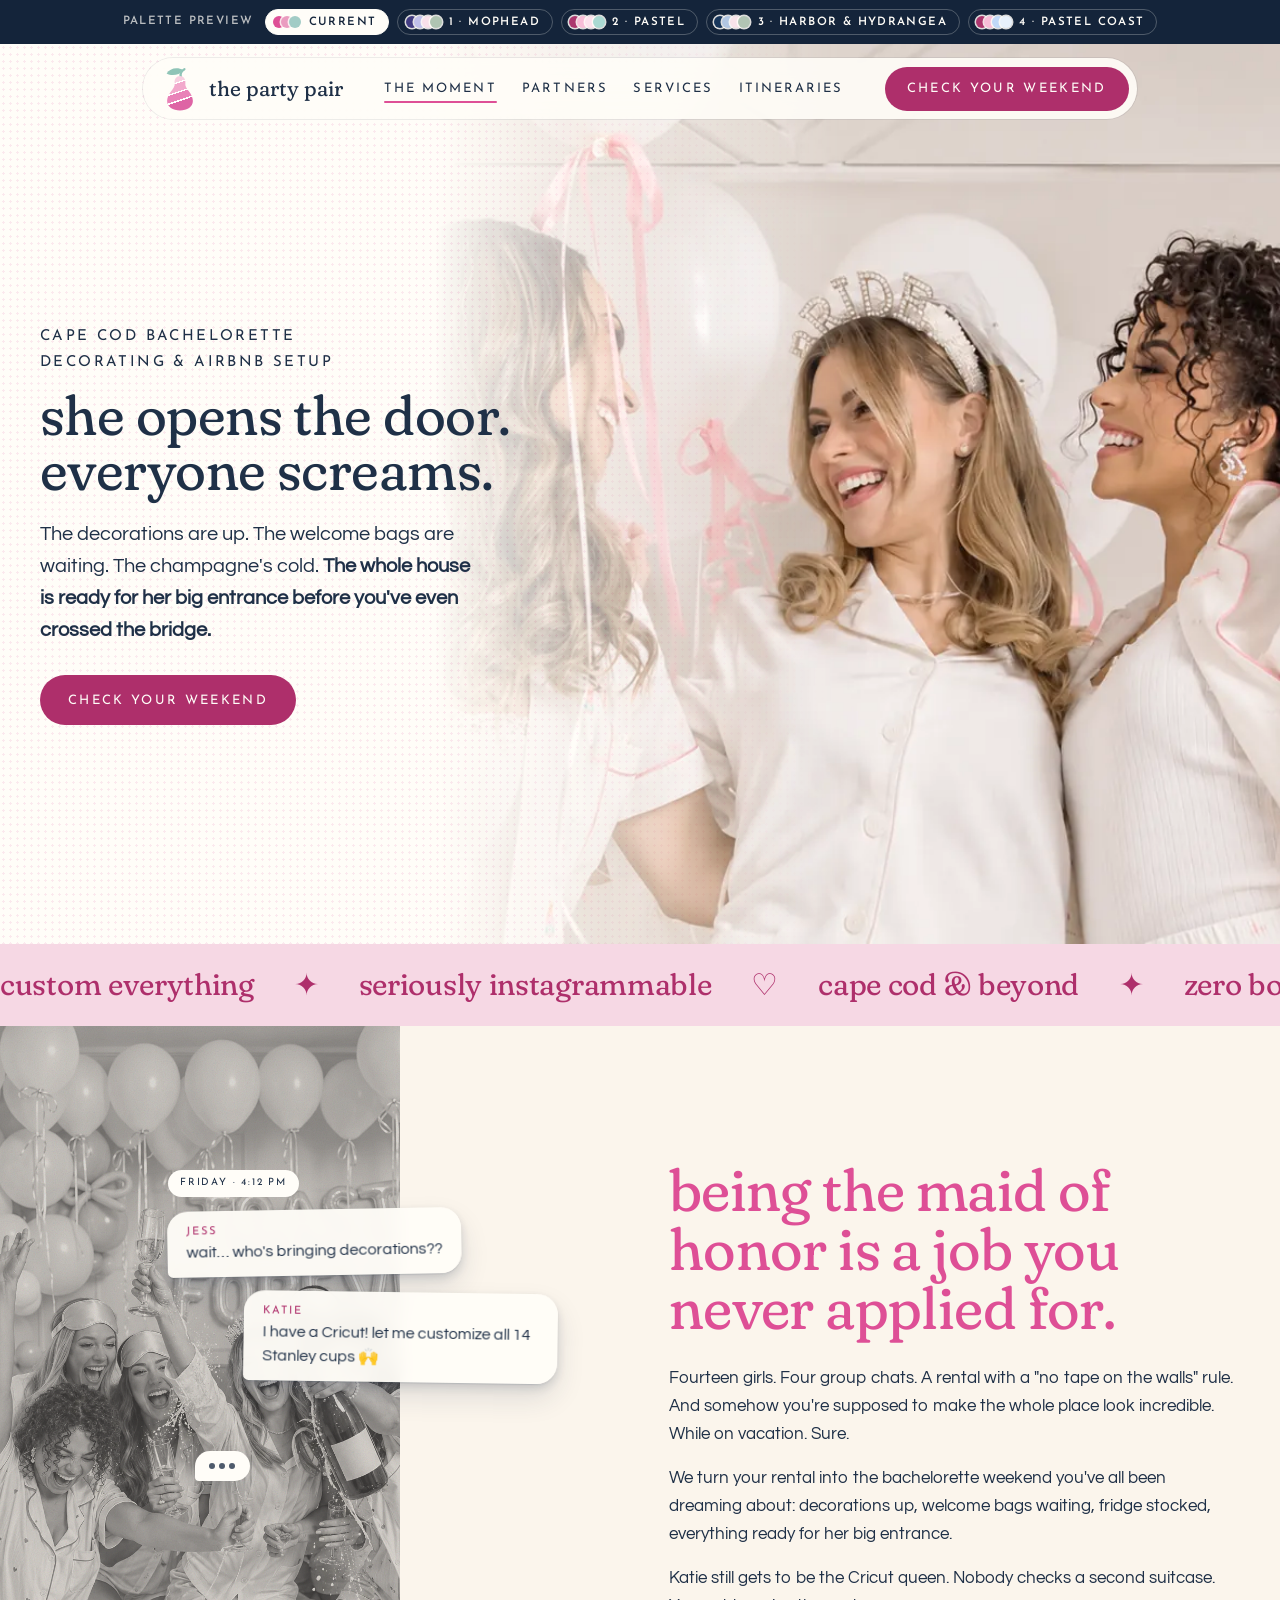
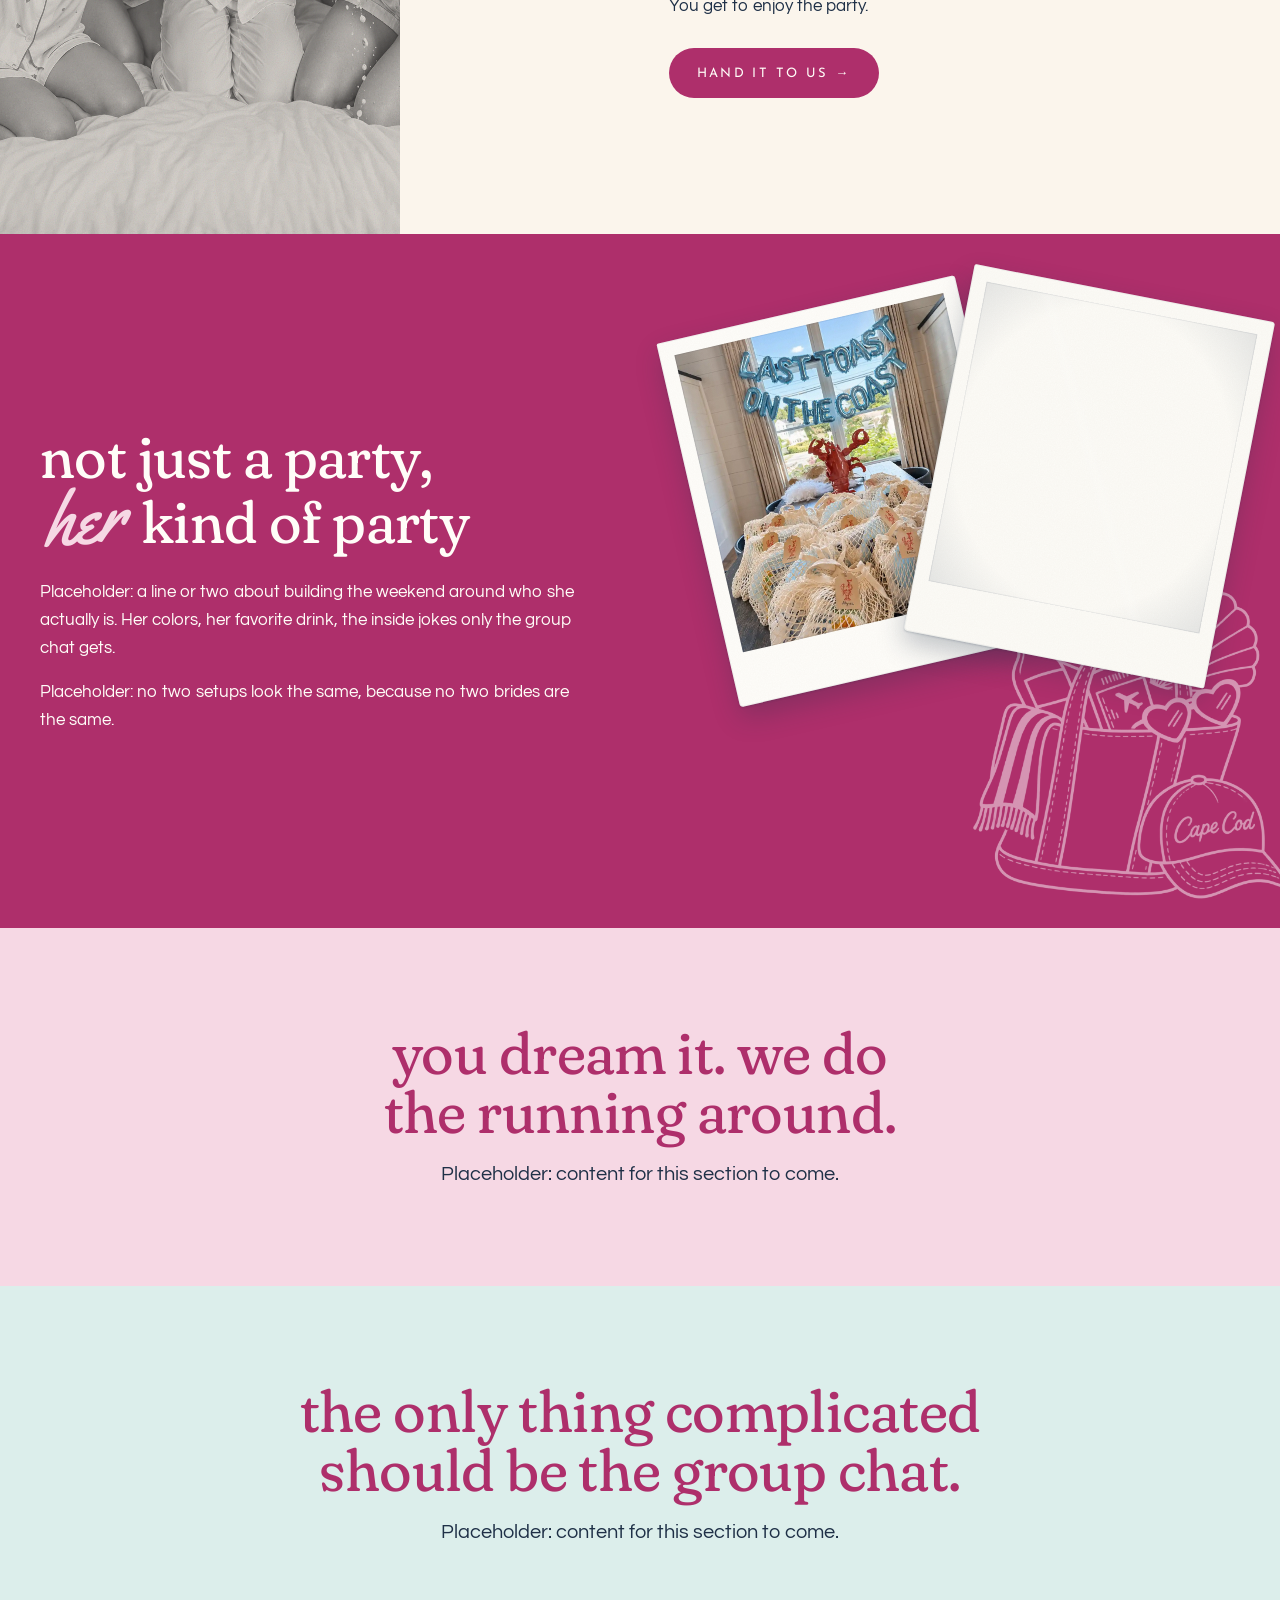
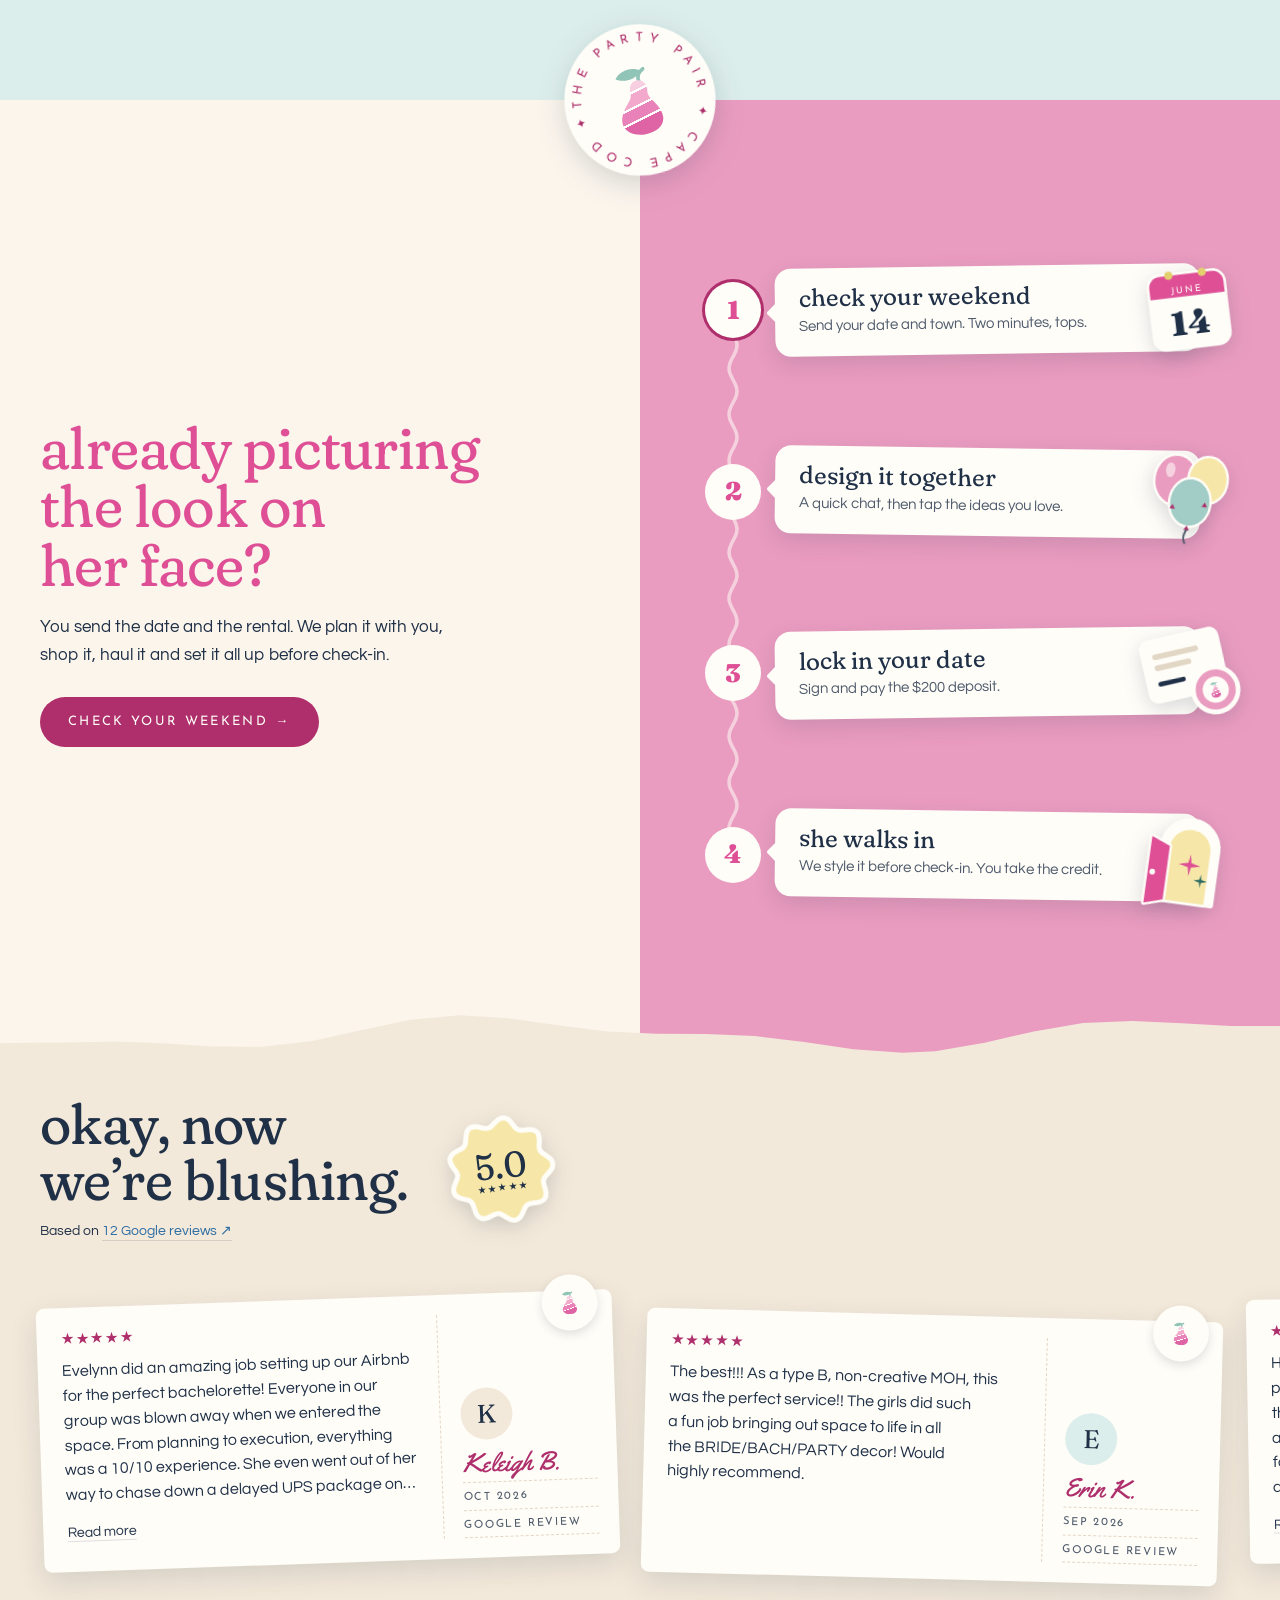
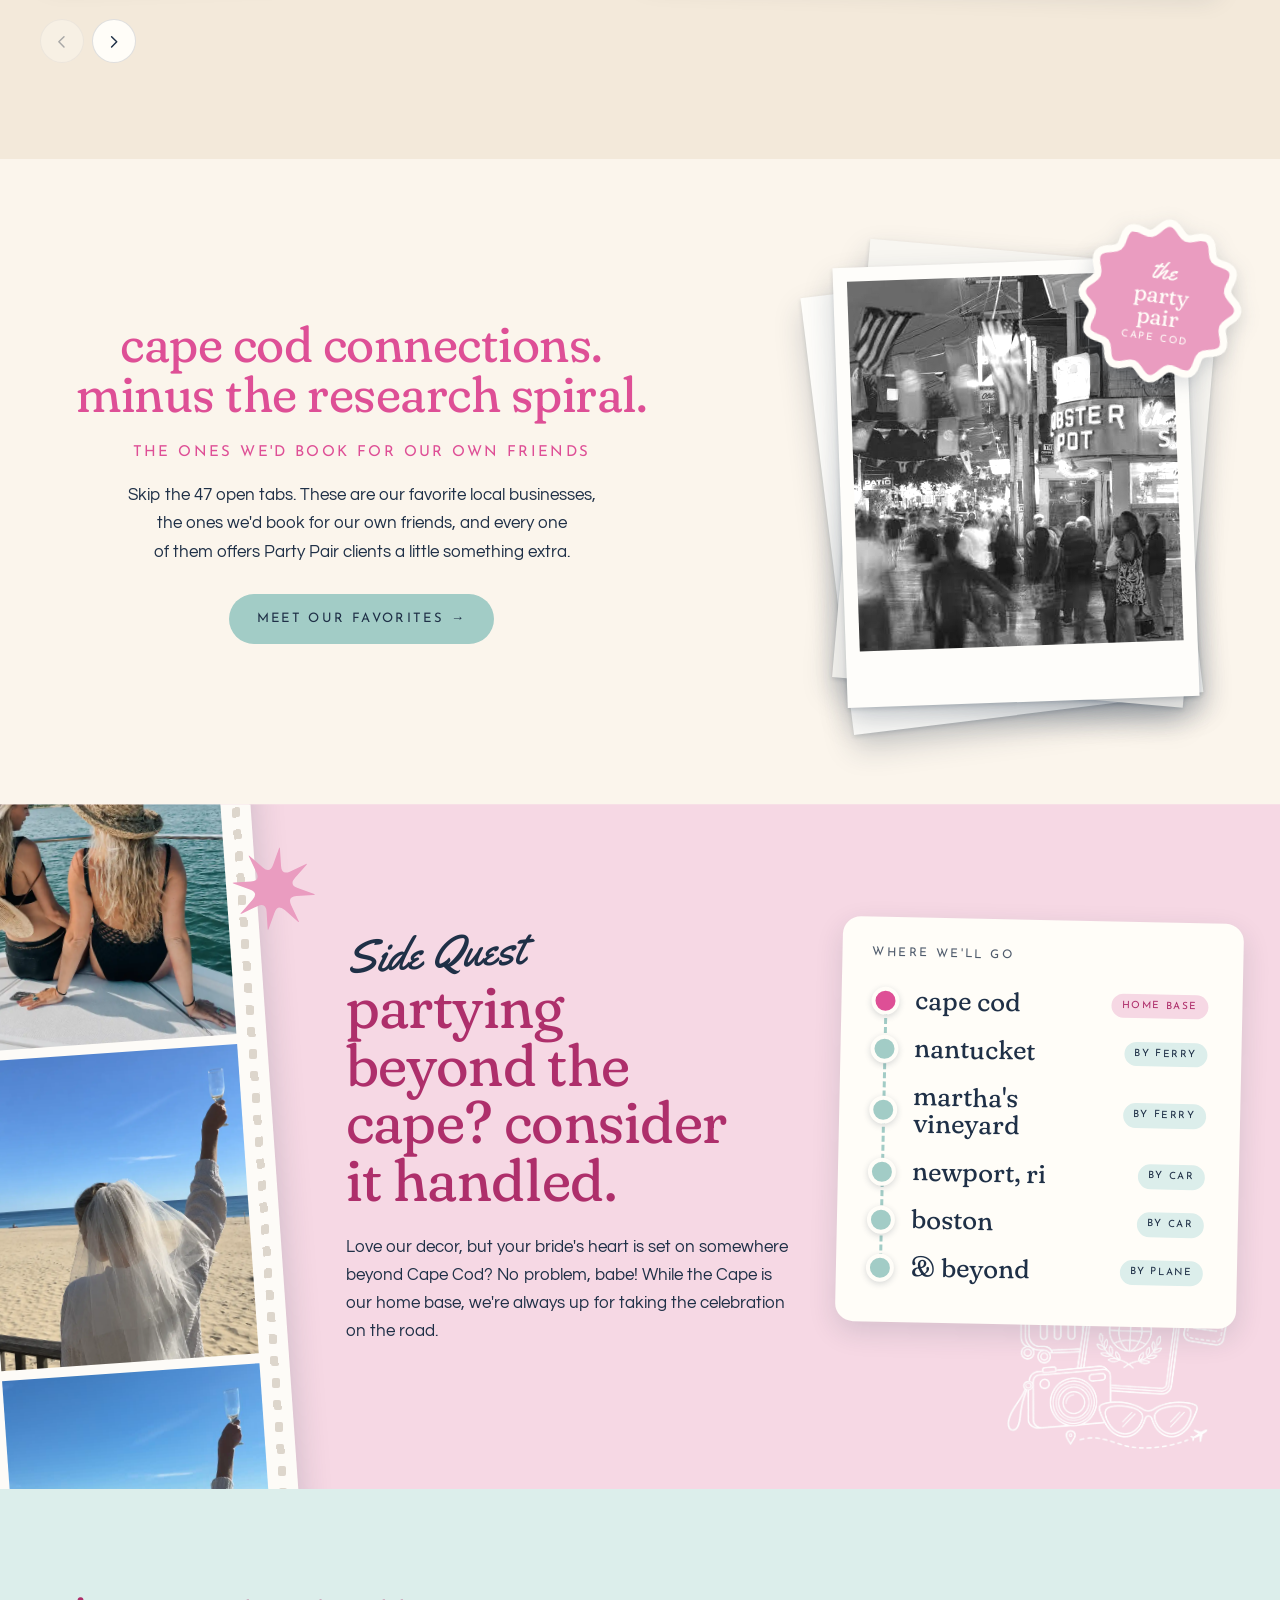
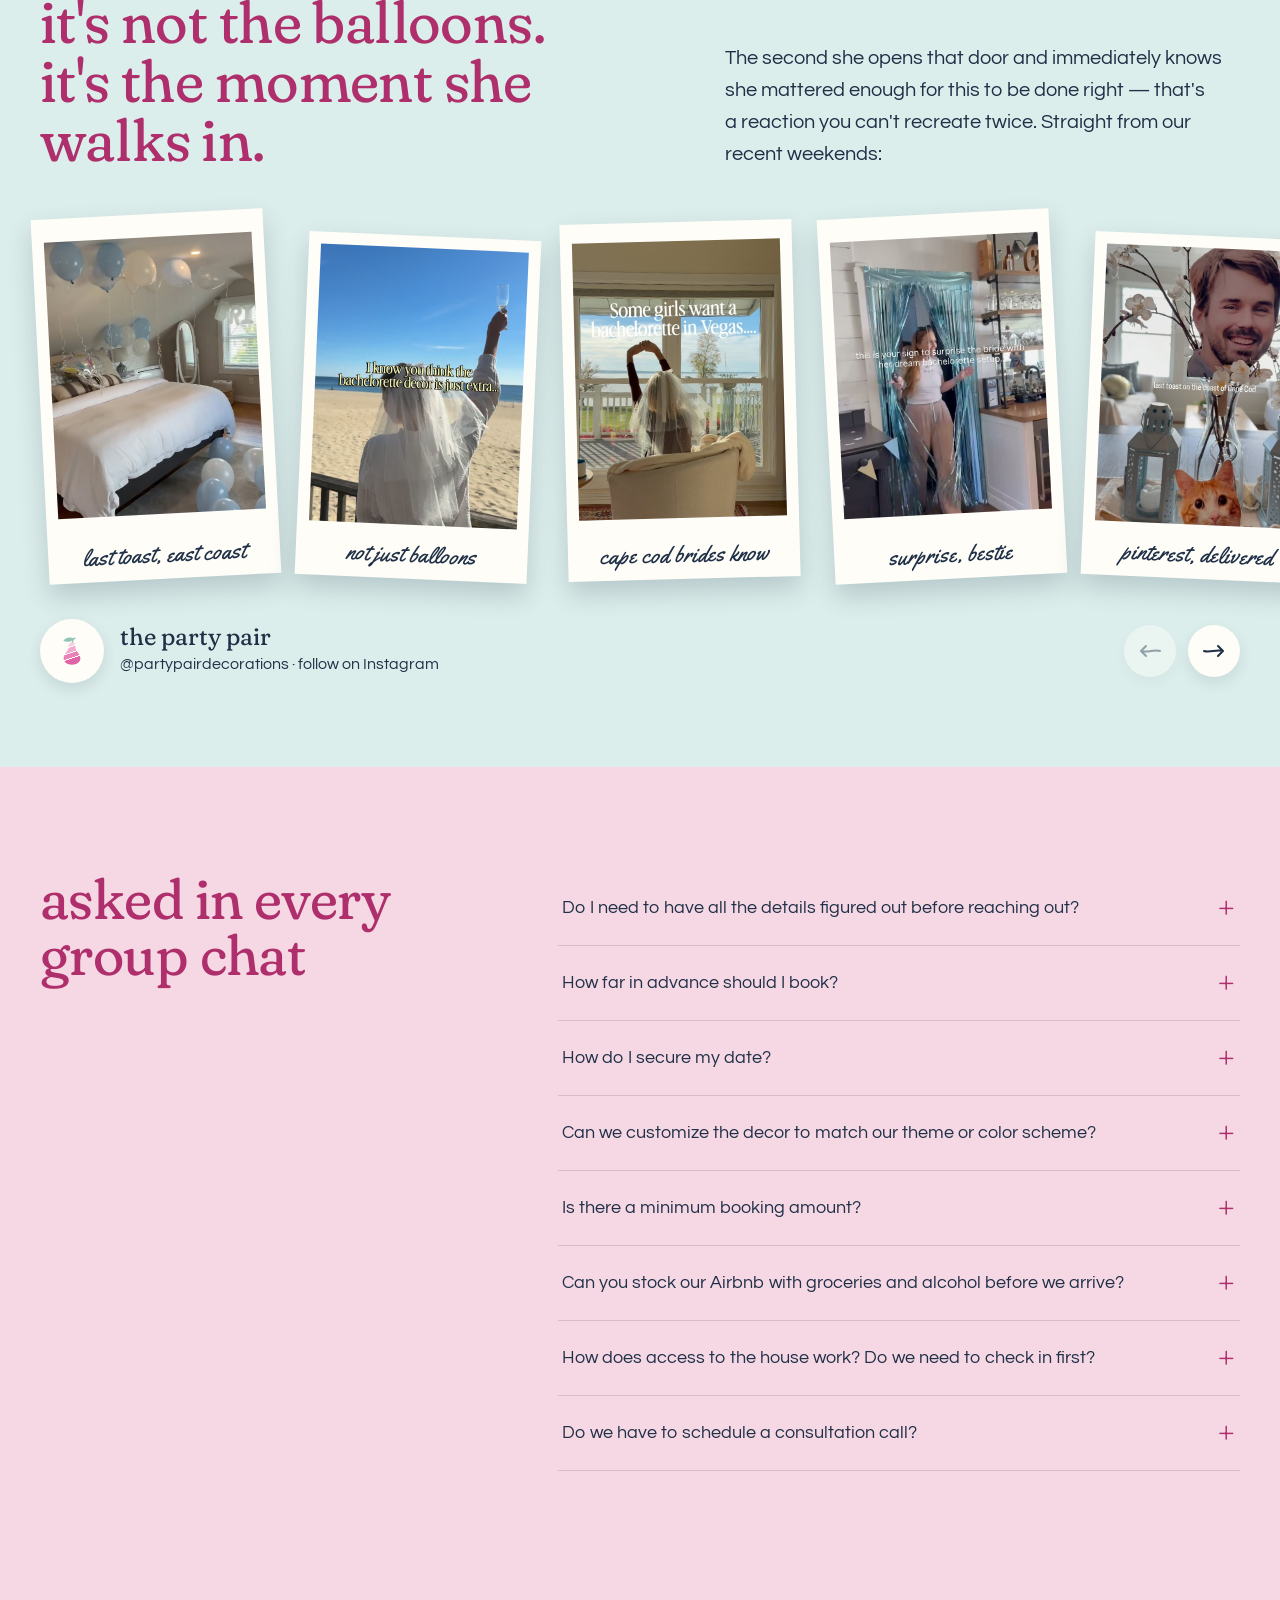
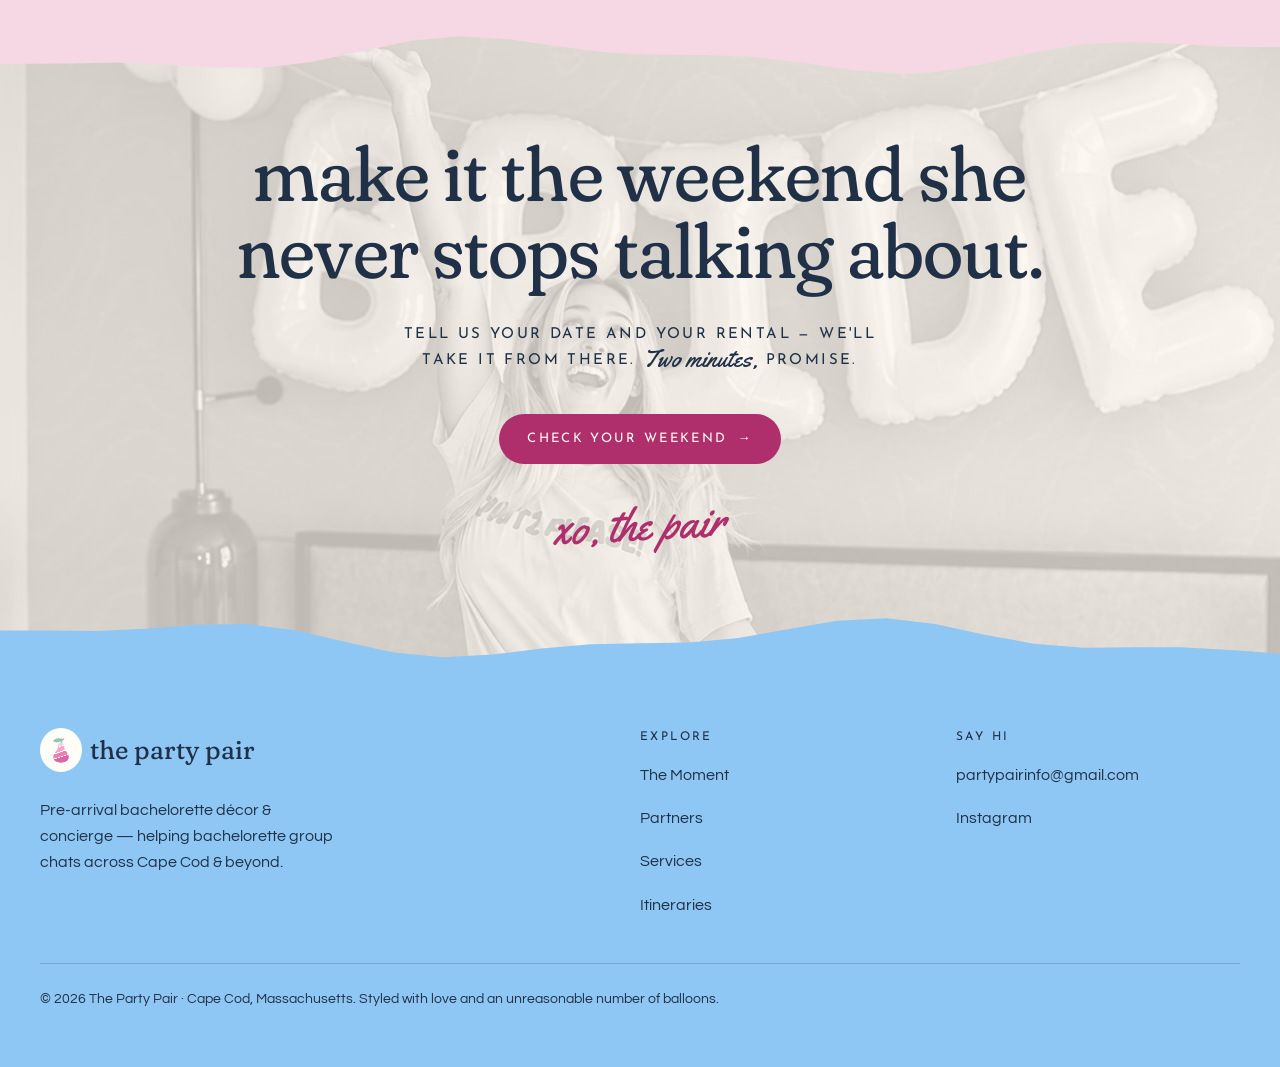
==== commit da80e73e: "Mirror site/ at PartyPair f7e27cf Co-Authored-By: Claude Opus 5.5 <noreply@anthropic.com>" ====
--- a/index.html
+++ b/index.html
@@ -16,23 +16,27 @@
   <meta name="twitter:card" content="summary_large_image">
 
   <link rel="icon" href="assets/img/pear.svg" type="image/svg+xml">
+  <link rel="preconnect" href="https://fonts.googleapis.com">
+  <link rel="preconnect" href="https://fonts.gstatic.com" crossorigin>
+  <link rel="stylesheet" href="https://fonts.googleapis.com/css2?family=Fraunces:opsz,wght,SOFT@9..144,900,100&family=Josefin+Sans:wght@600&family=Questrial&family=Yellowtail&display=swap">
   <link rel="stylesheet" href="css/tokens.css">
   <link rel="stylesheet" href="css/base.css">
   <link rel="stylesheet" href="css/components.css">
-  <link rel="stylesheet" href="css/sections.css">
-  <link rel="stylesheet" href="css/v3.css">
   <link rel="stylesheet" href="css/nav.css">
-  <link rel="stylesheet" href="css/pages.css">
   <link rel="stylesheet" href="css/hero.css">
-
-  <link rel="preconnect" href="https://fonts.googleapis.com">
-  <link rel="preconnect" href="https://fonts.gstatic.com" crossorigin>
-  <link rel="stylesheet" href="https://fonts.googleapis.com/css2?family=Fraunces:opsz,wght,SOFT@9..144,900,100&family=Josefin+Sans:wght@600&family=Questrial&family=Yellowtail&display=swap">
-  <link rel="stylesheet" href="css/theme.css">
+  <link rel="stylesheet" href="css/chat.css">
+  <link rel="stylesheet" href="css/her-party.css">
+  <link rel="stylesheet" href="css/placeholders.css">
+  <link rel="stylesheet" href="css/booking.css">
+  <link rel="stylesheet" href="css/reviews.css">
+  <link rel="stylesheet" href="css/partners.css">
+  <link rel="stylesheet" href="css/side-quest.css">
   <link rel="stylesheet" href="css/insta-grid.css">
-  <link rel="stylesheet" href="css/reviews.css">
   <link rel="stylesheet" href="css/faq.css">
   <link rel="stylesheet" href="css/finale.css">
+  <!-- PALETTE PREVIEW: remove these two lines (and both files) once a palette is chosen -->
+  <link rel="stylesheet" href="css/palettes.css">
+  <script src="js/palette-switcher.js"></script>
 
   <script type="application/ld+json">
   {
@@ -66,7 +70,7 @@
         <h1><span class="hero__line">She opens the door.</span> <span class="hero__line">Everyone screams.</span></h1>
         <p class="hero__lead">The decorations are up. The welcome bags are waiting. The champagne's cold. <strong>The whole house is ready for her big entrance before you've even crossed the bridge.</strong></p>
         <div class="hero__ctas">
-          <button class="btn btn--primary btn--lg" data-open-inquiry>Check your weekend</button>
+          <button class="btn btn--primary" data-open-inquiry>Check your weekend</button>
         </div>
       </div>
     </section>
@@ -78,7 +82,7 @@
       </div>
     </div>
 
-    <!-- ============ The maid-of-honor group chat (kept as is) ============ -->
+    <!-- ============ The maid-of-honor group chat ============ -->
     <section class="section problem">
       <div class="container problem__grid">
         <div class="problem__copy">
@@ -89,7 +93,6 @@
           <button type="button" class="btn btn--primary problem__cta" data-open-inquiry>Hand it to us <span aria-hidden="true">&rarr;</span></button>
         </div>
         <div class="chat-stack" aria-label="The group chat, before The Party Pair">
-          <!-- extras for the editorial chat styles; hidden in the others -->
           <!-- a tall photo bleeding off the left edge; the chat sits on its edge -->
           <figure class="chat-photo" aria-hidden="true">
             <img src="assets/img/toast-forever.webp" alt="" width="1024" height="1536" loading="lazy" decoding="async">
@@ -115,11 +118,11 @@
              PLACEHOLDER photos: swap for real Party Pair weekends. -->
         <div class="polaroids" aria-label="Photos from recent weekends">
           <img class="polaroids__stamp" src="assets/img/background_stamp.png" alt="" width="1254" height="1254" loading="lazy" decoding="async">
-          <figure class="polaroid" style="--r: -13deg; --x: -40%; --y: -24%"><img src="assets/img/tablescape.webp" alt="Styled tablescape" loading="lazy" decoding="async"></figure>
-          <figure class="polaroid" style="--r: 11deg; --x: 39%; --y: -28%"><img src="assets/img/balloon-arch.webp" alt="Balloon arch" loading="lazy" decoding="async"></figure>
-          <figure class="polaroid" style="--r: 4deg; --x: -36%; --y: 25%"><img src="assets/img/bride-suite.webp" alt="Decorated bride suite" loading="lazy" decoding="async"></figure>
-          <figure class="polaroid" style="--r: -17deg; --x: 38%; --y: 20%"><img src="assets/img/welcome-table.webp" alt="Welcome table with gift bags" loading="lazy" decoding="async"></figure>
-          <figure class="polaroid" style="--r: -4deg; --x: 1%; --y: -2%"><img src="assets/img/deck-floats.webp" alt="Pool floats on the deck" loading="lazy" decoding="async"></figure>
+          <figure class="polaroid" style="--r: -13deg; --x: -40%; --y: -24%"><img src="assets/PP_Images/Coastal%20Lobster%20Gift%20Favour%20Display.webp" alt="Coastal lobster-themed gift favour display" loading="lazy" decoding="async"></figure>
+          <figure class="polaroid" style="--r: 11deg; --x: 39%; --y: -28%"><img src="assets/PP_Images/Balloon-Filled%20Bedroom%20Retreat.webp" alt="Bedroom filled with balloons" loading="lazy" decoding="async"></figure>
+          <figure class="polaroid" style="--r: 4deg; --x: -36%; --y: 25%"><img src="assets/PP_Images/Lobster-Themed%20Blue%20and%20White%20Party%20Cart.webp" alt="Lobster-themed blue and white party cart" loading="lazy" decoding="async"></figure>
+          <figure class="polaroid" style="--r: -17deg; --x: 38%; --y: 20%"><img src="assets/PP_Images/Lobster_Table.webp" alt="Outdoor table set with a giant lobster, red gingham and striped runners" loading="lazy" decoding="async"></figure>
+          <figure class="polaroid" style="--r: -4deg; --x: 1%; --y: -2%"><img src="assets/PP_Images/Love%20Is%20Brewing_%20Nikki%E2%80%99s%20Bachelorette.webp" alt="“Love Is Brewing” bachelorette setup for Nikki" loading="lazy" decoding="async"></figure>
         </div>
       </div>
     </section>
@@ -140,37 +143,43 @@
       </div>
     </section>
 
-    <!-- ============ PLACEHOLDER: The look on her face ============ -->
-    <section class="section placeholder placeholder--cream" id="her-face">
-      <!-- The pear ring seal (guide §10.4), sitting across the seam with the group chat band above -->
+    <!-- ============ How booking works (css/booking.css; steps from js/content/booking.js) ============ -->
+    <section class="section booking" id="how-booking-works" aria-labelledby="booking-title" data-booking>
+      <!-- The pear ring seal (guide §10.4), on the seam with the group chat band above,
+           where the cream and pink halves meet -->
       <div class="seam-seal" aria-hidden="true">
         <svg viewBox="0 0 132 132"><defs><path id="sealring" d="M66 66 m-50 0 a50 50 0 1 1 100 0 a50 50 0 1 1 -100 0"/></defs><circle cx="66" cy="66" r="64"/><text><textPath href="#sealring" textLength="306" lengthAdjust="spacing">THE PARTY PAIR ✦ CAPE COD ✦</textPath></text></svg>
         <img src="assets/img/pear.svg" alt="" width="90" height="100">
       </div>
-      <div class="container section-intro">
-        <h2>Already picturing the look on her face?</h2>
-        <p class="lead">Placeholder: content for this section to come.</p>
+      <div class="container booking__inner">
+        <div class="booking__head">
+          <h2 id="booking-title">Already picturing the look on her face?</h2>
+          <!-- PLACEHOLDER copy -->
+          <p class="booking__lead">You send the date and the rental. We plan it with you, shop it, haul it and set it all up before check-in.</p>
+          <button type="button" class="btn btn--primary" data-open-inquiry>Check your weekend <span class="arr" aria-hidden="true">→</span></button>
+        </div>
+        <div class="booking__stage" data-booking-steps></div>
       </div>
     </section>
 
     <!-- ============ Google reviews (rendered from js/content/reviews.js by js/reviews.js) ============ -->
     <section class="section reviews" id="reviews" aria-label="Google reviews">
-      <svg class="finale__wave finale__wave--top" viewBox="0 0 1248 64" preserveAspectRatio="none" aria-hidden="true"><path style="fill: var(--cream)" d="M0 0 H1248 L1248 30.9 L1200 30.9 L1152 27.8 L1104 25 L1056 27.5 L1008 37.1 L960 50.1 L912 59.7 L880 61.5 L832 57.4 L784 49.1 L736 42.4 L688 40.1 L640 39.8 L592 37.1 L544 30 L496 21.9 L448 18.5 L400 23.7 L352 35.6 L304 47.9 L256 54.5 L208 54.2 L160 50.6 L112 48.6 L64 49.8 L0 50.4 Z"/></svg>
+      <!-- hangs from the booking band: cream on the left half, pink on the right (css/booking.css) -->
+      <svg class="wave wave--top" viewBox="0 0 1248 64" preserveAspectRatio="none" aria-hidden="true"><defs><linearGradient id="wave-split"><stop class="wave__split-l" offset="0.5"/><stop class="wave__split-r" offset="0.5"/></linearGradient></defs><path fill="url(#wave-split)" d="M0 0 H1248 L1248 30.9 L1200 30.9 L1152 27.8 L1104 25 L1056 27.5 L1008 37.1 L960 50.1 L912 59.7 L880 61.5 L832 57.4 L784 49.1 L736 42.4 L688 40.1 L640 39.8 L592 37.1 L544 30 L496 21.9 L448 18.5 L400 23.7 L352 35.6 L304 47.9 L256 54.5 L208 54.2 L160 50.6 L112 48.6 L64 49.8 L0 50.4 Z"/></svg>
       <div data-reviews-slot></div>
     </section>
 
-    <!-- ============ PLACEHOLDER: Cape Cod connections ============ -->
     <!-- ============ Cape Cod connections (partners) ============
          Split band after Bach Babes' partners section: copy on the left,
          a stack of prints with a sticker on the right (order set in CSS).
-         PROPOSED copy (from the v2 reference) and PLACEHOLDER photos. -->
+         PROPOSED copy; the front print is a real photo. -->
     <section class="partners" id="connections">
       <div class="partners__art">
         <div class="partners__stack">
           <div class="partners__print partners__print--back" aria-hidden="true"></div>
           <div class="partners__print partners__print--mid" aria-hidden="true"></div>
           <figure class="partners__print partners__print--front">
-            <img src="assets/img/deck-floats.webp" alt="Ocean-view deck with a flamingo float and string lights" width="1400" height="1046" loading="lazy" decoding="async">
+            <img src="assets/PP_Images/ProvinceTown.jpg" alt="Commercial Street in Provincetown at dusk, strung with flags and busy with people" width="678" height="452" style="object-position: 100% 50%" loading="lazy" decoding="async">
           </figure>
           <div class="partners__badge" aria-hidden="true">
             <svg viewBox="0 0 120 120"><path d="M113.5 60.0 L113.0 62.3 L111.6 64.5 L109.6 66.5 L107.5 68.4 L105.9 70.2 L104.9 72.0 L104.8 74.1 L105.3 76.5 L106.2 79.1 L106.9 81.9 L107.0 84.5 L106.3 86.8 L104.7 88.5 L102.4 89.7 L99.7 90.4 L97.0 91.0 L94.6 91.7 L92.9 92.9 L91.7 94.6 L91.0 97.0 L90.4 99.7 L89.7 102.4 L88.5 104.7 L86.8 106.3 L84.5 107.0 L81.9 106.9 L79.1 106.2 L76.5 105.3 L74.1 104.8 L72.0 104.9 L70.2 105.9 L68.4 107.5 L66.5 109.6 L64.5 111.6 L62.3 113.0 L60.0 113.5 L57.7 113.0 L55.5 111.6 L53.5 109.6 L51.6 107.5 L49.8 105.9 L48.0 104.9 L45.9 104.8 L43.5 105.3 L40.9 106.2 L38.1 106.9 L35.5 107.0 L33.3 106.3 L31.5 104.7 L30.3 102.4 L29.6 99.7 L29.0 97.0 L28.3 94.6 L27.1 92.9 L25.4 91.7 L23.0 91.0 L20.3 90.4 L17.6 89.7 L15.3 88.5 L13.7 86.8 L13.0 84.5 L13.1 81.9 L13.8 79.1 L14.7 76.5 L15.2 74.1 L15.1 72.0 L14.1 70.2 L12.5 68.4 L10.4 66.5 L8.4 64.5 L7.0 62.3 L6.5 60.0 L7.0 57.7 L8.4 55.5 L10.4 53.5 L12.5 51.6 L14.1 49.8 L15.1 48.0 L15.2 45.9 L14.7 43.5 L13.8 40.9 L13.1 38.1 L13.0 35.5 L13.7 33.2 L15.3 31.5 L17.6 30.3 L20.3 29.6 L23.0 29.0 L25.4 28.3 L27.1 27.1 L28.3 25.4 L29.0 23.0 L29.6 20.3 L30.3 17.6 L31.5 15.3 L33.2 13.7 L35.5 13.0 L38.1 13.1 L40.9 13.8 L43.5 14.7 L45.9 15.2 L48.0 15.1 L49.8 14.1 L51.6 12.5 L53.5 10.4 L55.5 8.4 L57.7 7.0 L60.0 6.5 L62.3 7.0 L64.5 8.4 L66.5 10.4 L68.4 12.5 L70.2 14.1 L72.0 15.1 L74.1 15.2 L76.5 14.7 L79.1 13.8 L81.9 13.1 L84.5 13.0 L86.7 13.7 L88.5 15.3 L89.7 17.6 L90.4 20.3 L91.0 23.0 L91.7 25.4 L92.9 27.1 L94.6 28.3 L97.0 29.0 L99.7 29.6 L102.4 30.3 L104.7 31.5 L106.3 33.3 L107.0 35.5 L106.9 38.1 L106.2 40.9 L105.3 43.5 L104.8 45.9 L104.9 48.0 L105.9 49.8 L107.5 51.6 L109.6 53.5 L111.6 55.5 L113.0 57.7 Z"/></svg>
@@ -184,20 +193,19 @@
         <h2>Cape Cod connections.<br class="partners__br"> Minus the research spiral.</h2>
         <p class="caps partners__caps">The ones we'd book for our own friends</p>
         <p>Skip the 47 open tabs. These are our favorite local businesses, the ones we'd book for our own friends, and every one of them offers Party Pair clients a little something extra.</p>
-        <a class="btn btn--lg partners__btn" href="partners.html">Meet our favorites <span aria-hidden="true">→</span></a>
-      </div>
-    </section>
-
-    <!-- ============ Instagram gallery (rendered by js/insta-grid.js) ============ -->
+        <a class="btn btn--seaglass partners__btn" href="partners.html">Meet our favorites <span aria-hidden="true">→</span></a>
+      </div>
+    </section>
+
     <!-- ============ PLACEHOLDER: Side quest (travel beyond the Cape) ============ -->
     <section class="section placeholder placeholder--petal side-quest" id="side-quest">
       <!-- Film strip flush against the left edge, gently tilted, running off the
-           top and bottom. PLACEHOLDER photos (one beach shot repeated): swap each
-           frame for a real out-of-Cape weekend. -->
+           top and bottom. Frames 1–2 are real photos; frames 3–6 are still a
+           PLACEHOLDER beach shot: swap for real out-of-Cape weekends. -->
       <div class="film" aria-hidden="true">
         <div class="film__strip">
-          <img src="assets/img/insta/DfAjtWYR1DE.jpg" alt="" width="540" height="960" loading="lazy" decoding="async">
-          <img src="assets/img/insta/DfAjtWYR1DE.jpg" alt="" width="540" height="960" loading="lazy" decoding="async">
+          <img src="assets/PP_Images/Blonde%20Women%20Aboard%20a%20Sunlit%20Boat.webp" alt="" width="1032" height="1524" loading="lazy" decoding="async">
+          <img src="assets/PP_Images/Veiled%20Bride%20Toasting%20by%20the%20Sea.webp" alt="" width="1063" height="1479" loading="lazy" decoding="async">
           <img src="assets/img/insta/DfAjtWYR1DE.jpg" alt="" width="540" height="960" loading="lazy" decoding="async">
           <img src="assets/img/insta/DfAjtWYR1DE.jpg" alt="" width="540" height="960" loading="lazy" decoding="async">
           <img src="assets/img/insta/DfAjtWYR1DE.jpg" alt="" width="540" height="960" loading="lazy" decoding="async">
@@ -230,6 +238,7 @@
       </div>
     </section>
 
+    <!-- ============ Instagram gallery (rendered by js/insta-grid.js) ============ -->
     <section class="section transform" id="gallery">
       <div class="container">
         <div class="section-intro reveal">
@@ -251,12 +260,12 @@
 
     <!-- ============ Booking CTA ============ -->
     <section class="section finale">
-      <svg class="finale__wave finale__wave--top" viewBox="0 0 1248 64" preserveAspectRatio="none" aria-hidden="true"><path fill="#F6D8E4" d="M0 0 H1248 L1248 30.9 L1200 30.9 L1152 27.8 L1104 25 L1056 27.5 L1008 37.1 L960 50.1 L912 59.7 L880 61.5 L832 57.4 L784 49.1 L736 42.4 L688 40.1 L640 39.8 L592 37.1 L544 30 L496 21.9 L448 18.5 L400 23.7 L352 35.6 L304 47.9 L256 54.5 L208 54.2 L160 50.6 L112 48.6 L64 49.8 L0 50.4 Z"/></svg>
-      <svg class="finale__wave finale__wave--bottom" viewBox="0 0 1248 76" preserveAspectRatio="none" aria-hidden="true"><path fill="#8FC7F4" d="M0 0 H1248 L1248 19.3 L1200 23.1 L1152 25.8 L1104 25.7 L1056 25.3 L1008 29.2 L960 38.3 L912 48.9 L864 54.7 L816 52.2 L768 43.7 L720 35 L672 30.6 L624 29.8 L576 28.8 L528 24.5 L480 18.4 L432 15.7 L384 20.4 L336 31.3 L288 42.8 L240 49 L192 48.3 L144 44.4 L96 42 L48 42.4 L0 42.5 Z"/></svg>
+      <svg class="wave wave--top" viewBox="0 0 1248 64" preserveAspectRatio="none" aria-hidden="true"><path d="M0 0 H1248 L1248 30.9 L1200 30.9 L1152 27.8 L1104 25 L1056 27.5 L1008 37.1 L960 50.1 L912 59.7 L880 61.5 L832 57.4 L784 49.1 L736 42.4 L688 40.1 L640 39.8 L592 37.1 L544 30 L496 21.9 L448 18.5 L400 23.7 L352 35.6 L304 47.9 L256 54.5 L208 54.2 L160 50.6 L112 48.6 L64 49.8 L0 50.4 Z"/></svg>
+      <svg class="wave wave--bottom" viewBox="0 0 1248 76" preserveAspectRatio="none" aria-hidden="true"><path d="M0 0 H1248 L1248 19.3 L1200 23.1 L1152 25.8 L1104 25.7 L1056 25.3 L1008 29.2 L960 38.3 L912 48.9 L864 54.7 L816 52.2 L768 43.7 L720 35 L672 30.6 L624 29.8 L576 28.8 L528 24.5 L480 18.4 L432 15.7 L384 20.4 L336 31.3 L288 42.8 L240 49 L192 48.3 L144 44.4 L96 42 L48 42.4 L0 42.5 Z"/></svg>
       <div class="container reveal">
         <h2>Make it the weekend she never stops talking about.</h2>
         <p class="caps">Tell us your date and your rental — we'll take it from there. <span class="script">Two minutes,</span> promise.</p>
-        <button class="btn btn--primary btn--lg" data-open-inquiry>Check your weekend <span class="arr" aria-hidden="true">→</span></button>
+        <button class="btn btn--primary" data-open-inquiry>Check your weekend <span class="arr" aria-hidden="true">→</span></button>
         <p class="script-note">xo, the pair</p>
       </div>
     </section>
--- a/css/tokens.css
+++ b/css/tokens.css
@@ -1,80 +1,102 @@
 /* ============================================================
-   The Party Pair — Design tokens
-   Palette: Cape Cod postcard meets modern girly maximalism
+   The Party Pair — design tokens (docs/design-guide.md §3, §4, §14)
+   Every page loads this first.
    ============================================================ */
 
-@font-face {
-  font-family: 'Melodrama';
-  src: url('../assets/fonts/Melodrama-Variable.woff2') format('woff2');
-  font-weight: 300 700;
-  font-display: swap;
-}
-@font-face {
-  font-family: 'General Sans';
-  src: url('../assets/fonts/GeneralSans-Variable.woff2') format('woff2');
-  font-weight: 200 700;
-  font-style: normal;
-  font-display: swap;
-}
-@font-face {
-  font-family: 'General Sans';
-  src: url('../assets/fonts/GeneralSans-VariableItalic.woff2') format('woff2');
-  font-weight: 200 700;
-  font-style: italic;
-  font-display: swap;
-}
 :root {
-  /* Color — pear-logo palette (shared with V2) */
-  --ink: #2b2129;
-  --ink-soft: #6e6069;
-  --shell: #fdf9f6;
-  --shell-deep: #f5eae6;
-  --rose: #de64a5;
-  --rose-deep: #c2528f;
-  --peri: #a9bce6;
-  --peri-deep: #7d92cc;
-  --butter: #f5d98f;
-  --butter-deep: #d0aa4f;
-  --seafoam: #cde9df;
-  --leaf: #8fc4b7;
-  --white: #fffdfc;
+  /* ---------- Colour (§3.2) ---------- */
+  --cream: #fbf5ec;          /* page ground */
+  --sand: #f3e9da;
+  --paper: #fffdf8;          /* prints, cards, labels */
+  --punch: #de4f96;          /* loud pink: display text 24px+ only */
+  --pear: #ea9cc0;
+  --petal: #f6d8e4;
+  --pear-deep: #ae2f6b;      /* primary pill, small pink text */
+  --pear-deeper: #8f2357;
+  --seaglass: #a2ccc6;
+  --seafoam: #dceeeb;
+  --coastal: #8fc7f4;
+  --seaglass-deep: #2c6a63;
+  --butter: #f6e7a8;
+  --butter-deep: #e3cf6e;
+  --ink: #1f3047;            /* all body text */
+  --ink-muted: #4f5b6c;
+  --line: #e2d6c4;
+  --focus: #2b6ca3;
+  --hairline: rgba(31, 48, 71, 0.16);
 
-  /* Hero silk shader palette (hex only — read by js/shader.js) */
-  --silk-base: #fdf9f6;
-  --silk-1: #e982b8;
-  --silk-2: #a9bce6;
-  --silk-3: #f5d98f;
-  --silk-4: #cde9df;
+  /* ---------- Colour roles: what a colour DOES, not what it is ----------
+     Sections read these instead of a named colour, so a palette can give
+     each job its own colour (css/palettes.css). Every default resolves to
+     exactly today's colour. */
+  --btn-alt-bg: var(--seaglass);          /* secondary pill ("Meet our favorites") */
+  --btn-alt-bg-hover: #8fc0b9;
+  --btn-alt-ink: var(--ink);
+  --hero-dot: rgba(222, 100, 165, 0.13);  /* hero's faint dot grain */
+  --chat-me-bg: rgba(246, 216, 228, 0.96);/* "my" chat bubble */
+  --her-party-bg: var(--pear-deep);       /* the bold band */
+  --her-party-heading: var(--paper);
+  --her-party-ink: var(--paper);
+  --her-party-script: var(--petal);
+  --badge-fill: var(--pear);              /* partners "the party pair" stamp */
+  --badge-ink: var(--paper);
+  --caps-accent: var(--punch);            /* small caps line under a headline */
+  --side-quest-bg: var(--petal);
+  --side-quest-spark: var(--pear);
+  --route-line: var(--seaglass);          /* side quest route card */
+  --route-pin: var(--seaglass);
+  --route-home: var(--punch);
+  --route-chip: var(--seafoam);
+  --route-home-chip: var(--petal);
+  --route-home-ink: var(--pear-deep);
+  --faq-bg: var(--petal);
+  --footer-bg: var(--coastal);
+  /* booking-step stickers and sparkle trio (js/booking.js) */
+  --sticker-hot: var(--punch);
+  --sticker-pink: var(--pear);
+  --sticker-leaf: var(--seaglass);
+  --sticker-butter: var(--butter);
+  --sticker-pin: var(--butter-deep);
+  --sticker-deep: var(--pear-deep);
+  --sticker-spark2: var(--seaglass-deep);
+  /* form-success confetti (js/confetti.js), comma-separated */
+  --confetti: #de64a5, #f2a9cc, #a9bce6, #f5d98f, #cde9df, #8fc4b7;
 
-  /* Type */
-  --font-display: 'Melodrama', Georgia, serif;
-  --font-body: 'General Sans', -apple-system, 'Segoe UI', sans-serif;
+  /* ---------- Type (§4.1). Licensed faces first; the free Google
+     stand-ins second (loaded in each page's <head>) ---------- */
+  --font-display: 'Sunday Club', 'Fraunces', Georgia, serif;
+  --font-script: 'Flanogant', 'Flanogant Clean', 'Yellowtail', cursive;
+  --font-caps: 'Milk and Clay', 'Josefin Sans', 'Helvetica Neue', sans-serif;
+  --font-body: 'Gentle Side', 'Questrial', 'Helvetica Neue', Arial, sans-serif;
 
   --text-hero: clamp(2.9rem, 10vw, 6.75rem);
-  --text-h2: clamp(2.1rem, 6vw, 3.9rem);
-  --text-h3: clamp(1.35rem, 3.5vw, 1.85rem);
-  --text-lead: clamp(1.06rem, 2.4vw, 1.3rem);
-  --text-body: clamp(1rem, 2.2vw, 1.09rem);
+  --text-h2: clamp(2.5rem, 4.6vw, 4rem);
+  --text-h3: clamp(1.4375rem, 2.6vw, 2.25rem);
+  --text-lead: clamp(1.0625rem, 1.8vw, 1.25rem);
+  --text-body: 1.0625rem;
   --text-small: 0.875rem;
 
-  /* Space & shape */
-  --space-section: clamp(4.5rem, 12vw, 8.5rem);
-  --gutter: clamp(1.25rem, 4.5vw, 2.5rem);
-  --content-max: 72rem;
+  /* ---------- Layout ---------- */
+  --space-section: clamp(4rem, 9vw, 6rem);
+  --gutter: clamp(1rem, 4vw, 2.5rem);
+  --content-max: 75rem;
   --narrow-max: 46rem;
-  --radius-lg: 1.75rem;
-  --radius-md: 1.125rem;
+
+  /* ---------- Shape and depth ---------- */
+  --radius-sm: 8px;
+  --radius-md: 16px;
+  --radius-lg: 24px;
   --radius-pill: 999px;
+  --lift: 0 10px 28px rgba(31, 48, 71, 0.14);
+  --shadow-card: 0 0 0 1px rgba(31, 48, 71, 0.08);
+  --shadow-pop: var(--lift);
 
-  /* Elevation — soft long ink shadows */
-  --shadow-card: 0 2px 4px rgba(43, 33, 41, 0.05), 0 12px 32px rgba(43, 33, 41, 0.09);
-  --shadow-pop: 0 4px 10px rgba(43, 33, 41, 0.10), 0 22px 60px rgba(43, 33, 41, 0.18);
-  --shadow-cta: 0 4px 0 var(--rose-deep), 0 10px 24px rgba(222, 100, 165, 0.35);
-
-  /* Motion */
-  --ease-spring: cubic-bezier(0.34, 1.56, 0.64, 1);
+  /* ---------- Motion ---------- */
   --ease-out: cubic-bezier(0.22, 1, 0.36, 1);
-  --dur-quick: 180ms;
-  --dur-med: 420ms;
+  --dur-quick: 200ms;
+  --dur-med: 280ms;
   --dur-slow: 800ms;
 }
+@media (max-width: 47.5em) {
+  :root { --text-body: 1rem; }
+}
--- a/css/base.css
+++ b/css/base.css
@@ -1,5 +1,5 @@
 /* ============================================================
-   Base: reset, typography, layout primitives
+   Base: reset, the type system (design guide §4), layout primitives
    ============================================================ */
 
 *, *::before, *::after { box-sizing: border-box; }
@@ -15,10 +15,10 @@
 body {
   font-family: var(--font-body);
   font-size: var(--text-body);
-  font-weight: 420;
-  line-height: 1.6;
+  font-weight: 400;
+  line-height: 1.65;
   color: var(--ink);
-  background: var(--shell);
+  background: var(--cream);
   overflow-x: clip;
 }
 
@@ -29,25 +29,62 @@
   color: inherit;
 }
 
+/* ---------- Type ----------
+   The licensed fonts have one weight each, so nothing asks for bold
+   outside body copy (§4.2). Headings are lowercase display (§4.5). */
 h1, h2, h3, h4 {
   font-family: var(--font-display);
-  font-weight: 560;
-  line-height: 1.04;
+  font-weight: 400;
+  font-style: normal;
+  font-variation-settings: 'SOFT' 100;
+  letter-spacing: -0.01em;
+  line-height: 1;
+  text-transform: lowercase;
   text-wrap: balance;
 }
-
-h1 { font-size: var(--text-hero); letter-spacing: -0.015em; }
-h2 { font-size: var(--text-h2); letter-spacing: -0.01em; }
-h3 { font-size: var(--text-h3); font-family: var(--font-body); font-weight: 600; line-height: 1.25; }
+h1 { font-size: var(--text-hero); }
+h2 { font-size: var(--text-h2); }
+h3 { font-size: var(--text-h3); letter-spacing: 0; }
 
 p { text-wrap: pretty; }
 
-a { color: var(--peri-deep); text-underline-offset: 3px; }
+/* the type stack's other two voices (§4.4) */
+.script {
+  font-family: var(--font-script);
+  font-weight: 400;
+  line-height: 1;
+}
+.caps {
+  font-family: var(--font-caps);
+  font-weight: 400;
+  font-size: 0.9375rem;
+  line-height: 1.7;
+  letter-spacing: 0.16em;
+  text-transform: uppercase;
+}
+.caps .script {
+  font-size: 1.65em;
+  letter-spacing: 0;
+  text-transform: none;
+  vertical-align: -0.12em;
+}
 
-::selection { background: var(--rose); color: var(--white); }
+.lead {
+  font-size: var(--text-lead);
+  font-weight: 400;
+  line-height: 1.6;
+  color: var(--ink);
+}
+/* bold is allowed only here, in body copy (§4.2) */
+strong { font-weight: 700; }
+
+a { color: var(--focus); text-underline-offset: 3px; }
+:is(p, li) a:not(.btn) { color: var(--focus); }
+
+::selection { background: var(--petal); color: var(--ink); }
 
 :focus-visible {
-  outline: 3px solid var(--peri);
+  outline: 2px solid var(--focus);
   outline-offset: 3px;
   border-radius: 4px;
 }
@@ -60,8 +97,9 @@
   translate: -50% 0;
   z-index: 100;
   background: var(--ink);
-  color: var(--shell);
-  font-weight: 600;
+  color: var(--cream);
+  font-family: var(--font-caps);
+  font-weight: 400;
   text-decoration: none;
   padding: 0.7em 1.5em;
   border-radius: var(--radius-pill);
@@ -74,38 +112,18 @@
   pointer-events: auto;
 }
 
-/* Layout primitives */
+/* ---------- Layout ---------- */
 .container {
   width: min(100% - 2 * var(--gutter), var(--content-max));
   margin-inline: auto;
 }
 
-.container--narrow { max-width: var(--narrow-max); }
-
 .section { padding-block: var(--space-section); position: relative; }
 
-/* Text utilities */
-.eyebrow {
-  font-family: var(--font-body);
-  font-weight: 640;
-  font-size: 0.82rem;
-  text-transform: uppercase;
-  letter-spacing: 0.14em;
-  color: var(--rose);
-  display: inline-flex;
-  align-items: center;
-  gap: 0.5em;
-  margin-bottom: 1rem;
-}
-
-.lead {
-  font-size: var(--text-lead);
-  line-height: 1.55;
-  color: var(--ink-soft);
-  font-weight: 450;
-}
-
-.display-italic { font-style: italic; }
+/* a centred heading + lead above a section's content */
+.section-intro { max-width: var(--narrow-max); margin-inline: auto; text-align: center; margin-bottom: 3rem; }
+.section-intro:last-child { margin-bottom: 0; }
+.section-intro .lead { margin-top: 1rem; }
 
 .u-center { text-align: center; }
 
@@ -119,8 +137,9 @@
   border: 0;
 }
 
-/* Scroll reveal — .reveal elements rise+fade in via scroll.js.
-   Gated behind html.js so content stays visible without JavaScript. */
+/* ---------- Scroll reveal ----------
+   .reveal elements rise and fade in via scroll.js. Gated behind html.js
+   so content stays visible without JavaScript. */
 html.js .reveal {
   opacity: 0;
   transform: translateY(26px);
--- a/css/components.css
+++ b/css/components.css
@@ -1,137 +1,68 @@
 /* ============================================================
-   Components: nav, buttons, marquee, cards, forms, modal,
-   accordion, before/after slider, dividers, sticky CTA
+   Components (design guide §10): buttons, brand, ticker, pear seal,
+   footer, sticky CTA, toast, inquiry modal and fields.
+   The header and menu are in nav.css.
    ============================================================ */
 
-/* ---------- Buttons ---------- */
+/* ---------- Pills (§10.1) ---------- */
 .btn {
   display: inline-flex;
   align-items: center;
   justify-content: center;
   gap: 0.55em;
-  padding: 0.95em 1.9em;
+  min-height: 3.125rem;
+  padding: 0 1.75rem;
   border: none;
   border-radius: var(--radius-pill);
-  font-weight: 600;
-  font-size: 1.02rem;
+  font-family: var(--font-caps);
+  font-weight: 400;
+  font-size: 0.8125rem;
+  letter-spacing: 0.18em;
+  text-transform: uppercase;
   text-decoration: none;
   cursor: pointer;
   transition:
-    transform var(--dur-quick) var(--ease-spring),
+    transform var(--dur-quick) var(--ease-out),
     box-shadow var(--dur-quick) var(--ease-out),
     background-color var(--dur-quick) var(--ease-out);
   -webkit-tap-highlight-color: transparent;
 }
 
-.btn--primary {
-  background: var(--rose);
-  color: var(--white);
-  box-shadow: var(--shadow-cta);
-}
-.btn--primary:hover { transform: translateY(-2px) rotate(-0.5deg); }
-.btn--primary:active {
-  transform: translateY(2px);
-  box-shadow: 0 1px 0 var(--rose-deep), 0 4px 10px rgba(222, 100, 165, 0.3);
-}
-
-.btn--ghost {
-  background: transparent;
-  color: var(--ink);
-  box-shadow: inset 0 0 0 2px var(--ink);
-}
-.btn--ghost:hover { background: var(--ink); color: var(--shell); transform: translateY(-2px); }
-
-.btn--light {
-  background: var(--white);
-  color: var(--ink);
-  box-shadow: var(--shadow-card);
-}
-.btn--light:hover { transform: translateY(-2px) rotate(0.5deg); }
-
-.btn--lg { padding: 1.1em 2.3em; font-size: 1.08rem; }
-
-/* ---------- Header / nav ---------- */
-.site-header {
-  position: fixed;
-  inset-inline: 0;
-  top: 0;
-  z-index: 60;
-  transition: transform var(--dur-med) var(--ease-out);
-}
-.site-header.is-hidden { transform: translateY(-110%); }
-
-.site-header__inner {
-  display: flex;
-  align-items: center;
-  justify-content: space-between;
-  gap: 1rem;
-  margin: 0.9rem auto 0;
-  padding: 0.55rem 0.7rem 0.55rem 1.1rem;
-  width: min(100% - 2 * var(--gutter), var(--content-max));
-  background: rgba(255, 253, 252, 0.85);
-  backdrop-filter: blur(14px);
-  -webkit-backdrop-filter: blur(14px);
-  border-radius: var(--radius-pill);
-  box-shadow: var(--shadow-card);
-}
-
+.btn--primary { background: var(--pear-deep); color: var(--paper); }
+.btn--primary:hover { transform: translateY(-2px) rotate(-0.5deg); background: var(--pear-deeper); }
+.btn--primary:active { transform: translateY(2px); }
+
+.btn--light { background: var(--paper); color: var(--ink); }
+.btn--light:hover { transform: translateY(-2px) rotate(0.5deg); background: var(--petal); }
+
+.btn--seaglass { background: var(--btn-alt-bg); color: var(--btn-alt-ink); }
+.btn--seaglass:hover { background: var(--btn-alt-bg-hover); }
+
+/* ---------- Brand: the pear + wordmark (§2) ---------- */
 .brand {
   display: inline-flex;
   align-items: center;
   gap: 0.55rem;
   font-family: var(--font-display);
-  font-weight: 620;
-  font-size: 1.28rem;
+  font-weight: 400;
+  font-variation-settings: 'SOFT' 100;
+  font-size: 1.3125rem;
+  line-height: 1;
+  letter-spacing: 0;
+  text-transform: lowercase;
   color: var(--ink);
   text-decoration: none;
-  letter-spacing: 0.01em;
   white-space: nowrap;
 }
-.brand em { font-style: italic; color: var(--rose); }
+.brand em { font-style: normal; }   /* the wordmark is one colour, upright */
 .brand__pear { width: 1.9em; height: auto; flex-shrink: 0; }
 
-.site-nav { display: none; }
-
-/* link look at every width: the fitted header (css/nav.css) shows the
-   links wherever they fit, not only above a breakpoint */
-.site-nav a {
-  color: var(--ink);
-  text-decoration: none;
-  font-weight: 520;
-  font-size: 0.97rem;
-  position: relative;
-}
-.site-nav a::after {
-  content: '';
-  position: absolute;
-  left: 0; right: 100%;
-  bottom: -4px;
-  height: 2px;
-  background: var(--rose);
-  border-radius: 2px;
-  transition: right var(--dur-quick) var(--ease-out);
-}
-.site-nav a:hover::after { right: 0; }
-
-/* pages without the fitted header (guide.html) show the links from here */
-@media (min-width: 46em) {
-  .site-nav { display: flex; align-items: center; gap: 1.8rem; }
-}
-
-.site-header .btn { padding: 0.7em 1.4em; font-size: 0.95rem; white-space: nowrap; }
-
-@media (max-width: 26em) {
-  .brand { font-size: 1.12rem; }
-  .site-header .btn { padding: 0.65em 1.1em; font-size: 0.88rem; }
-}
-
-/* ---------- Marquee ---------- */
+/* ---------- Ticker (§10.5) ---------- */
 .marquee {
   overflow: hidden;
-  padding-block: 0.9rem;
-  background: var(--ink);
-  color: var(--shell);
-  transform: rotate(-1.2deg) scale(1.02);
+  padding-block: 1rem;
+  background: var(--petal);
+  color: var(--pear-deep);
 }
 .marquee__track {
   display: flex;
@@ -143,16 +74,16 @@
   display: inline-flex;
   align-items: center;
   gap: 2.5rem;
-  font-weight: 600;
-  font-size: 0.88rem;
-  text-transform: uppercase;
-  letter-spacing: 0.1em;
+  font-family: var(--font-display);
+  font-weight: 400;
+  font-variation-settings: 'SOFT' 100;
+  font-size: 1.875rem;
+  letter-spacing: -0.01em;
+  text-transform: lowercase;
   white-space: nowrap;
 }
-.marquee__item .glyph { color: var(--butter); }
-
-/* Track is the item duplicated once, joined by the same 2.5rem flex gap;
-   a seamless loop must travel one item + one gap = 50% + half the gap. */
+/* Track is the item duplicated once (main.js), joined by the same 2.5rem
+   flex gap; a seamless loop travels one item + one gap = 50% + half the gap. */
 @keyframes marquee-scroll {
   to { transform: translateX(calc(-50% - 1.25rem)); }
 }
@@ -160,69 +91,160 @@
   .marquee__track { animation: none; }
 }
 
-/* ---------- Cards ---------- */
-.card {
-  background: var(--white);
-  border-radius: var(--radius-lg);
-  box-shadow: var(--shadow-card);
-  padding: clamp(1.5rem, 4vw, 2.25rem);
-}
-
-/* Polaroid-style photo card */
-.photo-card {
-  background: var(--white);
-  border-radius: var(--radius-md);
-  box-shadow: var(--shadow-card);
-  padding: 0.65rem 0.65rem 1rem;
-  transition: transform var(--dur-med) var(--ease-spring), box-shadow var(--dur-med) var(--ease-out);
-}
-.photo-card img {
-  border-radius: calc(var(--radius-md) - 0.35rem);
+/* ---------- Pear ring seal on a seam (§9.4, §10.4) ----------
+   Paper disc, Pear deep caps ring, the real pear centred, tilted -8°;
+   hover turns the ring 140° over 1.4s. Its band needs position: relative
+   and a visibly different ground from the band above. */
+.seam-seal {
+  position: absolute;
+  left: 50%;
+  top: -78px;
+  z-index: 3;
+  width: 156px;
+  height: 156px;
+  translate: -50% 0;
+  rotate: -8deg;
+}
+.seam-seal svg {
+  position: absolute;
+  inset: 0;
   width: 100%;
   height: 100%;
-  object-fit: cover;
-}
-.photo-card figcaption {
-  font-style: italic;
-  font-size: 0.9rem;
-  font-weight: 470;
-  color: var(--ink-soft);
-  text-align: center;
-  padding-top: 0.65rem;
-}
-.photo-card:hover { transform: translateY(-6px) rotate(var(--tilt, -1.5deg)); box-shadow: var(--shadow-pop); }
-
-/* ---------- Forms ---------- */
-.field { display: grid; gap: 0.4rem; }
-.field label {
-  font-weight: 560;
-  font-size: 0.94rem;
-}
-.field input, .field select, .field textarea {
+  overflow: visible;
+  filter: drop-shadow(0 8px 14px rgba(31, 48, 71, 0.18));
+  transition: transform 1.4s var(--ease-out);
+}
+.seam-seal circle { fill: var(--paper); }
+.seam-seal text {
+  font-family: var(--font-caps);
+  font-size: 10.5px;
+  fill: var(--pear-deep);
+}
+.seam-seal img {
+  position: absolute;
+  left: 50%;
+  top: 50%;
+  width: 64px;                     /* fills the inside of the ring */
+  height: auto;
+  translate: -50% -50%;
+}
+.seam-seal:hover svg { transform: rotate(140deg); }
+@media (max-width: 47.5em) {
+  .seam-seal { width: 120px; height: 120px; top: -60px; }
+  .seam-seal img { width: 49px; }
+}
+@media (prefers-reduced-motion: reduce) {
+  .seam-seal svg { transition: none; }
+}
+
+/* ---------- Coastal waves (§8.2) ----------
+   An inline SVG laid over a band's edge, filled with the neighbouring
+   band's colour: --top hangs from the band above, --bottom rises from
+   the band below (the same path, flipped). Its band needs
+   position: relative. Heights halve on phones. */
+.wave {
+  position: absolute;
+  left: 0;
   width: 100%;
-  padding: 0.85em 1.1em;
-  border: 2px solid rgba(43, 33, 41, 0.14);
-  border-radius: var(--radius-md);
-  background: var(--white);
-  transition: border-color var(--dur-quick) var(--ease-out), box-shadow var(--dur-quick) var(--ease-out);
-}
-.field input:focus, .field select:focus, .field textarea:focus {
-  outline: none;
-  border-color: var(--peri);
-  box-shadow: 0 0 0 4px rgba(169, 188, 230, 0.3);
-}
-.field input[aria-invalid='true'] { border-color: var(--rose-deep); }
-
-.field__hint { font-size: 0.82rem; color: var(--ink-soft); }
-
-.form-note {
-  font-size: 0.82rem;
-  color: var(--ink-soft);
-  line-height: 1.5;
-}
-
-/* ---------- Modal (inquiry) ---------- */
-/* Scroll handling, in short:
+  pointer-events: none;
+}
+.wave--top { top: -1px; height: 56px; }
+.wave--bottom { bottom: -1px; height: 76px; transform: scaleY(-1); }
+@media (max-width: 47.5em) {
+  .wave--top { height: 28px; }
+  .wave--bottom { height: 38px; }
+}
+
+/* ---------- Footer (§10.12) ---------- */
+.site-footer {
+  background: var(--footer-bg);
+  color: var(--ink);
+  padding: 3.5rem 0 7rem;
+  font-size: 1rem;
+}
+.site-footer__grid {
+  display: grid;
+  gap: 2rem;
+}
+@media (min-width: 46em) {
+  .site-footer__grid { grid-template-columns: 2fr 1fr 1fr; }
+  .site-footer { padding-bottom: 3.5rem; }
+}
+.site-footer .brand { font-size: 1.625rem; }
+/* the pear disappears on colour, so it sits on a Paper disc (§2) */
+.site-footer .brand__pear {
+  box-sizing: content-box;
+  width: 1.5rem;
+  padding: 0.55rem;
+  border-radius: 50%;
+  background: var(--paper);
+}
+.site-footer__blurb { margin-top: 1rem; max-width: 34ch; }
+.site-footer .footer-title {
+  margin-bottom: 0.6rem;
+  font-family: var(--font-caps);
+  font-weight: 400;
+  font-size: 0.75rem;
+  letter-spacing: 0.2em;
+  text-transform: uppercase;
+  color: var(--ink);
+}
+.site-footer ul { list-style: none; padding: 0; display: grid; gap: 0.45rem; }
+.site-footer ul a { display: inline-block; padding-block: 0.3rem; }   /* comfortable touch targets */
+.site-footer :is(.brand, a) { color: var(--ink); }
+.site-footer a { text-decoration: none; }
+.site-footer a:hover { text-decoration: underline; }
+.site-footer .fineprint {
+  margin-top: 2.5rem;
+  padding-top: 1.5rem;
+  border-top: 1px solid rgba(31, 48, 71, 0.2);
+  font-size: 0.875rem;
+  color: var(--ink);
+}
+
+/* ---------- Sticky mobile CTA ----------
+   Shown once the hero is scrolled past (scroll.js); nav.css decides
+   whether the bar carries the CTA at all. */
+.sticky-cta {
+  position: fixed;
+  inset-inline: 0;
+  bottom: 0;
+  z-index: 50;
+  padding: 0.75rem var(--gutter) calc(0.75rem + env(safe-area-inset-bottom));
+  background: rgba(255, 253, 248, 0.94);
+  backdrop-filter: blur(12px);
+  -webkit-backdrop-filter: blur(12px);
+  box-shadow: 0 -6px 24px rgba(31, 48, 71, 0.12);
+  transform: translateY(110%);
+  transition: transform var(--dur-med) var(--ease-out);
+}
+.sticky-cta.is-visible { transform: none; }
+.sticky-cta .btn { width: 100%; }
+@media (min-width: 46em) {
+  .sticky-cta { display: none; }
+}
+
+/* ---------- Toast ---------- */
+.toast {
+  position: fixed;
+  left: 50%;
+  bottom: clamp(1.5rem, 5vh, 3rem);
+  z-index: 80;
+  background: var(--ink);
+  color: var(--cream);
+  padding: 0.9em 1.6em;
+  border-radius: var(--radius-pill);
+  box-shadow: var(--shadow-pop);
+  font-weight: 400;
+  opacity: 0;
+  translate: -50% 20px;
+  transition: opacity var(--dur-med) var(--ease-out), translate var(--dur-med) var(--ease-out);
+  pointer-events: none;
+}
+.toast.is-visible { opacity: 1; translate: -50% 0; }
+
+/* ---------- Inquiry modal ----------
+   Scroll handling, in short:
    - the page behind a modal is locked; its scrollbar goes away and the
      page and header are padded by its width (--scrollbar-w, measured in
      main.js) so nothing jumps sideways and the dim covers everything;
@@ -235,6 +257,7 @@
 :root:has(dialog.modal[open]) .site-header { right: var(--scrollbar-w, 0px); }
 
 .modal {
+  --modal-bg: var(--paper);
   border: none;
   padding: 0;
   margin: auto;
@@ -242,18 +265,16 @@
   max-height: calc(100dvh - 2rem);
   border-radius: var(--radius-lg);
   box-shadow: var(--shadow-pop);
-  --modal-bg: var(--shell);
   background: var(--modal-bg);
   overflow: hidden;
   overscroll-behavior: contain;
 }
-.modal[open] { display: flex; flex-direction: column; }
+.modal[open] { display: flex; flex-direction: column; animation: modal-in var(--dur-med) var(--ease-out); }
 .modal:focus-visible { outline: none; }   /* the card itself isn't a control */
 .modal::backdrop {
-  background: rgba(43, 33, 41, 0.55);
+  background: rgba(31, 48, 71, 0.55);
   backdrop-filter: blur(6px);
 }
-.modal[open] { animation: modal-in var(--dur-med) var(--ease-spring); }
 @keyframes modal-in {
   from { opacity: 0; transform: translateY(30px) scale(0.96); }
 }
@@ -268,12 +289,34 @@
   scrollbar-width: thin;
   scrollbar-color: rgba(43, 33, 41, 0.28) transparent;
 }
+.modal__title { font-size: clamp(1.8rem, 5vw, 2.4rem); margin-bottom: 0.6rem; padding-right: 2.6rem; color: var(--punch); }
+.modal__lead { color: var(--ink-muted); margin-bottom: 1.25rem; }
+.modal__close {
+  position: absolute;
+  top: 0.8rem;
+  right: 0.8rem;
+  z-index: 1;
+  display: grid;
+  place-items: center;
+  width: 2.6rem;
+  height: 2.6rem;
+  border: none;
+  border-radius: 50%;
+  background: var(--paper);
+  color: var(--ink);
+  font-size: 1.2rem;
+  cursor: pointer;
+  box-shadow: var(--shadow-card);
+  transition: transform var(--dur-quick) var(--ease-out);
+}
+.modal__close:hover { transform: rotate(90deg) scale(1.08); }
+.modal__close path { fill: none; stroke: currentColor; stroke-width: 2; stroke-linecap: round; }
 
 /* Inquiry form: pairs side by side once there's room, and the button
    stays in view at the bottom if a short screen makes the form scroll. */
+.modal__form { display: grid; gap: 0.85rem; }
 .modal__form .field--wide,
 .modal__actions { grid-column: 1 / -1; }
-.modal__form { gap: 0.85rem; }
 .modal__form .field input { padding-block: 0.7em; }
 .modal__form textarea { resize: vertical; min-height: 4.75rem; font: inherit; }
 .modal__form input[type='number'] { appearance: textfield; -moz-appearance: textfield; }
@@ -315,93 +358,28 @@
   }
   .modal:has(.modal__form) .modal__body { margin-block: 0; padding-top: 1.25rem; }
 }
-.modal__close {
-  position: absolute;
-  top: 0.8rem;
-  right: 0.8rem;
-  width: 2.6rem;
-  height: 2.6rem;
-  border: none;
-  border-radius: 50%;
-  background: var(--white);
-  color: var(--ink);
-  font-size: 1.2rem;
-  cursor: pointer;
-  box-shadow: var(--shadow-card);
-  transition: transform var(--dur-quick) var(--ease-spring);
-  z-index: 1;
-}
-.modal__close:hover { transform: rotate(90deg) scale(1.08); }
-
-/* ---------- Accordion (FAQ) ---------- */
-.faq-item {
-  background: var(--white);
-  border-radius: var(--radius-md);
-  box-shadow: var(--shadow-card);
-  overflow: hidden;
-}
-.faq-item + .faq-item { margin-top: 0.9rem; }
-.faq-item summary {
-  list-style: none;
-  display: flex;
-  justify-content: space-between;
-  align-items: center;
-  gap: 1rem;
-  padding: 1.15rem 1.4rem;
-  font-weight: 600;
-  cursor: pointer;
-}
-.faq-item summary::-webkit-details-marker { display: none; }
-.faq-item summary::after {
-  content: '+';
-  font-family: var(--font-display);
-  font-size: 1.5rem;
-  color: var(--rose);
-  transition: rotate var(--dur-quick) var(--ease-spring);
-  flex-shrink: 0;
-}
-.faq-item[open] summary::after { rotate: 45deg; }
-.faq-item__body {
-  padding: 0 1.4rem 1.3rem;
-  color: var(--ink-soft);
-}
-
-/* ---------- Sticky mobile CTA ---------- */
-.sticky-cta {
-  position: fixed;
-  inset-inline: 0;
-  bottom: 0;
-  z-index: 50;
-  padding: 0.75rem var(--gutter) calc(0.75rem + env(safe-area-inset-bottom));
-  background: rgba(253, 249, 246, 0.92);
-  backdrop-filter: blur(12px);
-  -webkit-backdrop-filter: blur(12px);
-  box-shadow: 0 -6px 24px rgba(43, 33, 41, 0.12);
-  transform: translateY(110%);
-  transition: transform var(--dur-med) var(--ease-spring);
-}
-.sticky-cta.is-visible { transform: none; }
-.sticky-cta .btn { width: 100%; }
-@media (min-width: 46em) {
-  .sticky-cta { display: none; }
-}
-
-/* ---------- Toast ---------- */
-.toast {
-  position: fixed;
-  left: 50%;
-  bottom: clamp(1.5rem, 5vh, 3rem);
-  translate: -50% 0;
-  z-index: 80;
-  background: var(--ink);
-  color: var(--shell);
-  padding: 0.9em 1.6em;
-  border-radius: var(--radius-pill);
-  box-shadow: var(--shadow-pop);
-  font-weight: 520;
-  opacity: 0;
-  translate: -50% 20px;
-  transition: opacity var(--dur-med) var(--ease-out), translate var(--dur-med) var(--ease-spring);
-  pointer-events: none;
-}
-.toast.is-visible { opacity: 1; translate: -50% 0; }
+
+/* ---------- Fields ---------- */
+.field { display: grid; gap: 0.4rem; }
+.field label { font-weight: 400; font-size: 0.94rem; }
+.field__optional { font-weight: 400; color: var(--ink-muted); }
+.field input, .field select, .field textarea {
+  width: 100%;
+  padding: 0.85em 1.1em;
+  border: 1.5px solid var(--ink-muted);
+  border-radius: var(--radius-sm);
+  background: var(--paper);
+  transition: border-color var(--dur-quick) var(--ease-out), box-shadow var(--dur-quick) var(--ease-out);
+}
+.field input:focus, .field select:focus, .field textarea:focus {
+  border-color: var(--focus);
+  outline: 2px solid var(--focus);
+  outline-offset: 2px;
+}
+.field input[aria-invalid='true'] { border-color: var(--pear-deeper); }
+
+.form-note {
+  font-size: 0.82rem;
+  color: var(--ink-muted);
+  line-height: 1.5;
+}
--- a/css/nav.css
+++ b/css/nav.css
@@ -1,5 +1,5 @@
 /* ============================================================
-   Navigation — "Fitted": one pill that hugs its content, centred.
+   Header + menu — "Fitted": one pill that hugs its content, centred.
    Logo + links + CTA. It shows as much as fits, measured by js/nav.js
    (not fixed breakpoints, so adding or removing links in
    js/content/site.js just works):
@@ -8,15 +8,39 @@
                                 bottom bar carries it
      html[data-nav="collapsed"] logo + burger only; the CTA lives in
                                 the menu panel and the sticky bar
+   The header tucks away on scroll down (scroll.js) below 75em.
    ============================================================ */
 
-.site-header__actions {
+.site-header {
+  position: fixed;
+  inset-inline: 0;
+  top: 0;
+  z-index: 60;
+  transition: transform var(--dur-med) var(--ease-out);
+  /* the header's box is taller than its visible bar (the closed menu
+     panel sits in it); clicks fall through to the page below */
+  pointer-events: none;
+}
+.site-header > * { pointer-events: auto; }
+.site-header.is-hidden { transform: translateY(-110%); }
+/* a tucked-away header comes back when it gets keyboard focus */
+.site-header.is-hidden:focus-within { transform: none; }
+
+/* ---------- The pill ---------- */
+.site-header__inner {
   display: flex;
   align-items: center;
-  gap: 0.5rem;
-}
-
-/* ---------- The pill ---------- */
+  justify-content: space-between;
+  gap: 1rem;
+  margin: 0.9rem auto 0;
+  padding: 0.55rem 0.7rem 0.55rem 1.1rem;
+  width: min(100% - 2 * var(--gutter), var(--content-max));
+  background: rgba(255, 253, 248, 0.9);
+  backdrop-filter: blur(14px);
+  -webkit-backdrop-filter: blur(14px);
+  border-radius: var(--radius-pill);
+  box-shadow: var(--shadow-card);
+}
 :root:not([data-nav='collapsed']) .site-header__inner {
   width: fit-content;
   max-width: calc(100% - 2 * var(--gutter));
@@ -26,17 +50,46 @@
 /* no CTA in the pill: close it up on the right */
 :root[data-nav='no-cta'] .site-header__inner { padding-right: 1.6rem; }
 
+.site-header__actions {
+  display: flex;
+  align-items: center;
+  gap: 0.5rem;
+}
+.site-header .btn {
+  min-height: 2.75rem;
+  padding: 0 1.375rem;
+  white-space: nowrap;
+}
+
 /* ---------- Inline links ---------- */
 .site-nav { gap: clamp(1.1rem, 2vw, 1.6rem); }
 .site-nav a {
-  font-size: 0.94rem;
-  white-space: nowrap;
+  position: relative;
   /* 44px touch target without looking any bigger (the padding is
      taken back by the negative margin) */
   padding-block: 0.65rem;
   margin-block: -0.65rem;
-}
-.site-nav a::after { bottom: calc(0.65rem - 4px); }
+  font-family: var(--font-caps);
+  font-weight: 400;
+  font-size: 0.8125rem;
+  letter-spacing: 0.16em;
+  text-transform: uppercase;
+  white-space: nowrap;
+  color: var(--ink);
+  text-decoration: none;
+}
+/* Punch underline growing from the left (§10.11) */
+.site-nav a::after {
+  content: '';
+  position: absolute;
+  left: 0; right: 100%;
+  bottom: calc(0.65rem - 4px);
+  height: 2px;
+  background: var(--punch);
+  border-radius: 2px;
+  transition: right var(--dur-quick) var(--ease-out);
+}
+.site-nav a:hover::after,
 .site-nav a[aria-current='page']::after { right: 0; }
 
 /* ---------- The measured states ---------- */
@@ -58,14 +111,19 @@
   padding: 0 1rem 0 0.75rem;
   border: none;
   border-radius: var(--radius-pill);
-  font: 600 0.9rem/1 var(--font-body);
-  background: var(--shell-deep);
+  font-family: var(--font-caps);
+  font-weight: 400;
+  font-size: 0.8125rem;
+  line-height: 1;
+  letter-spacing: 0.16em;
+  text-transform: uppercase;
+  background: var(--petal);
   color: var(--ink);
   cursor: pointer;
   transition: background-color var(--dur-quick) var(--ease-out);
   -webkit-tap-highlight-color: transparent;
 }
-.menu-toggle:hover { background: var(--pink-100, #f7cfe0); }
+.menu-toggle:hover { background: var(--pear); }
 .menu-toggle svg { overflow: visible; }
 .menu-toggle path {
   fill: none;
@@ -87,7 +145,7 @@
   position: fixed;
   inset: 0;
   z-index: -1;
-  background: rgba(43, 33, 41, 0.38);
+  background: rgba(31, 48, 71, 0.38);
   opacity: 0;
   pointer-events: none;
   transition: opacity var(--dur-med) var(--ease-out);
@@ -96,8 +154,6 @@
 :root.nav-open { overflow: hidden; }
 /* one CTA at a time: the panel's own */
 :root.nav-open .sticky-cta { visibility: hidden; }
-/* a tucked-away header comes back when it gets keyboard focus */
-.site-header.is-hidden:focus-within { transform: none; }
 
 /* ---------- Panel ---------- */
 .site-menu {
@@ -105,7 +161,7 @@
   width: min(100% - 2 * var(--gutter), var(--content-max));
   margin: 0.6rem auto 0;
   padding: 0.6rem clamp(1.2rem, 4vw, 2rem) clamp(1.2rem, 4vw, 1.8rem);
-  background: var(--white);
+  background: var(--paper);
   border-radius: var(--radius-lg);
   box-shadow: var(--shadow-pop);
   /* never taller than the screen below the header: it scrolls inside,
@@ -137,21 +193,23 @@
   gap: 1rem;
   padding: 0.85rem 0.2rem;
   font-family: var(--font-display);
-  font-style: italic;
-  font-weight: 560;
-  font-size: clamp(1.35rem, 5vw, 1.6rem);
+  font-weight: 400;
+  font-variation-settings: 'SOFT' 100;
+  font-size: 2.75rem;
+  line-height: 1.15;
+  text-transform: lowercase;
   color: var(--ink);
   text-decoration: none;
-  border-bottom: 1px dashed rgba(43, 33, 41, 0.16);
-}
-.site-menu a:hover { color: var(--rose-deep); }
+  border-bottom: 1px dashed var(--hairline);
+}
+.site-menu a:hover { color: var(--pear-deeper); }
 /* current page: a small pear-pink dot */
 .site-menu a[aria-current='page']::after {
   content: '';
   width: 0.55rem;
   height: 0.55rem;
   border-radius: 50%;
-  background: var(--rose);
+  background: var(--pear-deep);
   flex-shrink: 0;
 }
 .site-menu a:last-of-type { border-bottom: 0; }
@@ -166,7 +224,7 @@
   margin-inline: calc(-1 * clamp(1.2rem, 4vw, 2rem));
   margin-bottom: calc(-1 * clamp(1.2rem, 4vw, 1.8rem));
   padding: 1rem clamp(1.2rem, 4vw, 2rem) clamp(1.2rem, 4vw, 1.8rem);
-  background: var(--white);
+  background: var(--paper);
 }
 
 /* ---------- Desktop: sticky ----------
--- a/css/hero.css
+++ b/css/hero.css
@@ -1,6 +1,5 @@
 /* ============================================================
-   HERO — "Into the light" (was preview option C4). Homepage only;
-   loaded after sections.css, whose .hero rules other pages still use.
+   HERO — "Into the light". Homepage only.
 
    Text on paper (warm off-white) at the left; the lifestyle photo sits on
    the right and its left edge dissolves into the paper (a mask), so the copy reads on
@@ -40,23 +39,21 @@
 .hero {
   --hero-h1-max: 3.485rem;
   --hero-h: min(100svh, 62rem);
+  position: relative;
+  display: grid;
+  isolation: isolate;
+  overflow: clip;
   min-height: var(--hero-h);
   padding: var(--hero-top) var(--hero-inline) var(--hero-bottom);
   align-content: center;
   justify-items: start;
   text-align: left;
   background-color: var(--paper);
-  background-image: radial-gradient(rgba(222, 100, 165, 0.13) 1px, transparent 1.3px);   /* faint rose dots */
+  background-image: radial-gradient(var(--hero-dot) 1px, transparent 1.3px);   /* faint rose dots */
   background-size: 7px 7px;
 }
 /* ink focus ring, to match the ink copy */
 .hero :focus-visible { outline-color: var(--ink); }
-.hero::before { display: none; }
-
-/* the header's outer box is taller than its visible bar (the closed menu
-   panel sits in it); let clicks fall through to the hero below */
-.site-header { pointer-events: none; }
-.site-header > * { pointer-events: auto; }
 
 /* the copy column is the container the headline sizes against */
 .hero__copy {
@@ -65,22 +62,14 @@
   justify-items: start;
 }
 
-.hero__script {
-  margin-bottom: clamp(0.4rem, 1.2svh, 0.9rem);
-  font-size: clamp(2.25rem, 1.9rem + 1.2vw, 2.875rem);
-  color: var(--ink);
-}
-
 .hero__kicker {
   margin-bottom: clamp(0.5rem, 1.4svh, 0.9rem);
-  line-height: 1.5;
   text-wrap: balance;
   color: var(--ink);
 }
 
 /* the longer headline line is ~9.2em wide; /9.8 leaves slack */
 .hero h1 {
-  max-width: none;
   margin-bottom: clamp(0.75rem, 2.2svh, 1.4rem);
   font-size: clamp(2rem, 100cqi / 9.8, calc(var(--hero-h1-max) * var(--hero-hk)));
 }
@@ -89,9 +78,10 @@
 .hero__lead {
   max-width: 40ch;
   margin-bottom: clamp(1.25rem, 3.2svh, 2.2rem);
-  line-height: 1.5;
+  font-size: var(--text-lead);
+  line-height: 1.6;
 }
-.hero__ctas { justify-content: flex-start; }
+.hero__ctas { display: flex; flex-wrap: wrap; gap: 0.9rem; }
 
 /* ---------- The photo: right side, fading in from the white ---------- */
 .hero__bg {
--- a/css/chat.css
+++ b/css/chat.css
@@ -0,0 +1,172 @@
+/* ============================================================
+   MAID OF HONOR + GROUP CHAT (homepage, .problem)
+   Copy on the right; on the left a tall black-and-white photo runs the
+   full height of the band and off the screen's edge, and the group chat
+   sits on its edge: a time stamp, then near-opaque bubbles staggered
+   across the seam, the "You" reply breaking out toward the copy.
+   Below 52em it stacks, copy first.
+
+   Messages arrive one by one as the chat scrolls into view (js/chat.js):
+   a "…" typing bubble, then the message pops up from its tail corner.
+   Gated on html.js + data-chat-ready, so without JS, with ?static or with
+   reduced motion every message is simply there.
+   ============================================================ */
+
+/* One text size under the headline: the guide's Body (§4.3, 17/16 px) for
+   every paragraph; §4.4 asks for body *or* lead in a block. */
+.problem { background: var(--cream); }
+.problem h2 { color: var(--punch); margin-bottom: 1.625rem; }
+.problem__copy p { max-width: 36em; }
+.problem__copy p + p { margin-top: 1rem; }
+.problem__cta { margin-top: 1.75rem; }
+
+.problem__grid {
+  display: grid;
+  gap: 2.5rem;
+  align-items: center;
+}
+
+/* ---------- The chat ---------- */
+.problem .chat-stack {
+  position: relative;
+  display: grid;
+  gap: 0.7rem;
+  padding: 3rem 0 3.5rem 34%;
+}
+.problem .chat-stack::before {   /* time stamp */
+  content: 'Friday \00B7  4:12 pm';
+  position: relative;
+  z-index: 1;
+  justify-self: start;
+  margin: 0 0 0.25rem -14%;
+  padding: 0.35rem 0.75rem;
+  border-radius: 999px;
+  background: var(--paper);
+  font-family: var(--font-caps);
+  font-size: 0.625rem;
+  letter-spacing: 0.18em;
+  text-transform: uppercase;
+  color: var(--ink);
+}
+
+.chat-bubble {
+  justify-self: start;
+  max-width: 100%;
+  padding: 0.8em 1.2em;
+  border-radius: 1.3em 1.3em 1.3em 0.35em;
+  background: rgba(255, 253, 248, 0.94);
+  backdrop-filter: blur(8px) saturate(1.2);
+  box-shadow: 0 1px 1px rgba(31, 48, 71, 0.126), 0 4px 10px rgba(31, 48, 71, 0.154), 0 14px 28px rgba(31, 48, 71, 0.126);
+  font-size: 1rem;
+  line-height: 1.45;
+  rotate: var(--tilt, 0deg);
+}
+.chat-bubble--me {
+  justify-self: end;
+  border-radius: 1.3em 1.3em 0.35em 1.3em;
+  background: var(--chat-me-bg);
+  color: var(--ink);
+}
+.chat-bubble .sender {
+  display: block;
+  margin-bottom: 0.15em;
+  font-family: var(--font-caps);
+  font-weight: 400;
+  font-size: 0.6875rem;
+  letter-spacing: 0.18em;
+  text-transform: uppercase;
+  color: var(--pear-deep);
+}
+.chat-bubble--me .sender { color: var(--ink); }
+
+/* placed, not stacked: each bubble nudged off the column */
+.problem .chat-bubble:nth-of-type(1) { margin-left: -14%; }
+.problem .chat-bubble:nth-of-type(2) { margin-left: 8%; }
+.problem .chat-bubble:nth-of-type(3) { margin-left: -6%; }
+.problem .chat-bubble--me { margin: 0.75rem -7% 0.75rem 0; }
+.problem .chat-bubble:nth-of-type(5) { margin-left: 4%; }
+
+/* ---------- The photo: warm grade, toned down, fine grain ---------- */
+.chat-photo { position: absolute; z-index: 0; margin: 0; }
+.chat-photo img {
+  position: absolute;
+  inset: 0;
+  width: 100%;
+  height: 100%;
+  object-fit: cover;
+  object-position: 40% 50%;
+  filter: sepia(0.12) saturate(0.92) contrast(0.96) brightness(0.84);
+  opacity: 0.8;                    /* the cream page shows through a touch */
+}
+.chat-photo::after {   /* fine grain */
+  content: '';
+  position: absolute;
+  inset: 0;
+  background-image: url("data:image/svg+xml,%3Csvg xmlns='http://www.w3.org/2000/svg' width='160' height='160'%3E%3Cfilter id='n'%3E%3CfeTurbulence type='fractalNoise' baseFrequency='0.9' numOctaves='2' stitchTiles='stitch'/%3E%3C/filter%3E%3Crect width='100%25' height='100%25' filter='url(%23n)'/%3E%3C/svg%3E");
+  opacity: 0.18;
+  mix-blend-mode: multiply;
+}
+
+/* ---------- Layout by width ---------- */
+@media (min-width: 52em) {
+  /* chat left, copy right; copy stays first in the source for phones */
+  .problem__grid { grid-template-columns: 0.95fr 1.05fr; gap: 7rem; }
+  .problem__grid .chat-stack { order: -1; }
+  /* the photo measures from the whole section, so nothing between them is positioned */
+  .problem { isolation: isolate; }
+  .problem .problem__grid,
+  .problem .chat-stack { position: static; }
+  .problem :is(.problem__copy, .chat-bubble) { position: relative; z-index: 1; }
+  .chat-photo { inset: 0 auto 0 0; width: calc(50% - 15rem); }
+}
+@media (max-width: 51.99em) {
+  .problem .chat-stack { isolation: isolate; }
+  .chat-photo { inset: 0 34% 0 calc(-1 * var(--gutter)); z-index: -1; }
+  /* stacked: no room to break out on the right, so the stagger stays inside the screen */
+  .problem .chat-bubble { max-width: 94%; }
+  .problem .chat-bubble:nth-of-type(2) { margin-left: 5%; }
+  .problem .chat-bubble--me { margin-right: 0; }
+}
+@media (max-width: 47.5em) {
+  .problem .chat-stack { padding: 2rem 0 2.5rem 22%; }
+  .chat-photo { right: 30%; }
+}
+
+/* ---------- Arrival (js/chat.js) ---------- */
+html.js .chat-stack[data-chat-ready] .chat-bubble[data-chat-wait] {
+  opacity: 0;
+  translate: 0 10px;
+  scale: 0.92;
+  transform-origin: 0% 100%;
+  transition: opacity 0.3s var(--ease-out), translate 0.45s var(--ease-out), scale 0.45s var(--ease-out);
+}
+html.js .chat-stack[data-chat-ready] .chat-bubble--me[data-chat-wait] { transform-origin: 100% 100%; }
+html.js .chat-stack[data-chat-ready] .chat-bubble[data-chat-wait].is-in { opacity: 1; translate: 0 0; scale: 1; }
+
+.chat-typing {
+  position: absolute;
+  display: flex;
+  gap: 4px;
+  padding: 0.75rem 0.9rem;
+  border-radius: 22px 22px 22px 6px;
+  background: var(--paper);
+  box-shadow: 0 6px 16px rgba(31, 48, 71, 0.1);
+  translate: 0 -100%;      /* sits on the bottom edge of the message it stands in for */
+  opacity: 0;
+  transition: opacity 0.2s var(--ease-out);
+}
+.chat-typing--me { background: var(--petal); border-radius: 22px 22px 6px 22px; }
+.chat-typing.is-on { opacity: 1; }
+.chat-typing span {
+  width: 6px;
+  height: 6px;
+  border-radius: 50%;
+  background: var(--ink-muted);
+  animation: chat-dot 0.9s ease-in-out infinite;
+}
+.chat-typing span:nth-child(2) { animation-delay: 0.15s; }
+.chat-typing span:nth-child(3) { animation-delay: 0.3s; }
+@keyframes chat-dot {
+  0%, 60%, 100% { opacity: 0.35; translate: 0 0; }
+  30% { opacity: 1; translate: 0 -3px; }
+}
--- a/css/her-party.css
+++ b/css/her-party.css
@@ -0,0 +1,119 @@
+/* ============================================================
+   HER KIND OF PARTY (homepage, .her-party) — PLACEHOLDER copy.
+   A bold berry band: copy on the left, a pile of polaroids on the
+   right that drop in one at a time (js/polaroids.js).
+   ============================================================ */
+
+/* Paper text on Pear Deep clears 6:1. "her" is in the script face, as in
+   the CTA sign-off ("xo, the pair"). */
+.her-party { background: var(--her-party-bg); overflow: hidden; }
+.her-party h2 { color: var(--her-party-heading); margin-bottom: 1.625rem; text-wrap: balance; }
+.her-party h2 .script {
+  display: inline-block;
+  font-size: 1.3em;
+  line-height: 0.8;
+  color: var(--her-party-script);
+  rotate: -4deg;
+  padding-inline: 0.06em;
+}
+.her-party__copy p { max-width: 36em; color: var(--her-party-ink); }
+.her-party__copy p + p { margin-top: 1rem; }
+
+.her-party__grid { display: grid; gap: 3rem; align-items: center; }
+@media (min-width: 52em) {
+  .her-party__grid { grid-template-columns: 1.05fr 0.95fr; gap: 4rem; }
+}
+
+/* Polaroid pile: smaller prints scattered around the centre of the area,
+   each pushed off by its own --x/--y (a share of the print's own size) and
+   tilted by --r, so it reads as a loose pile tossed on a table rather than
+   a neat stack. Later photos land on top. */
+.polaroids {
+  position: relative;
+  width: min(100%, 32rem);
+  aspect-ratio: 1 / 0.98;
+  margin-inline: auto;
+  container-type: inline-size;     /* prints size their frame in cqw (pile width) */
+}
+/* phones: the scattered prints reach past the pile's box, so shrink it to keep them on screen */
+@media (max-width: 47.5em) {
+  .polaroids { width: 80%; }
+}
+.polaroids__stamp {
+  position: absolute;
+  right: -18%;
+  bottom: -16%;
+  width: 72%;
+  height: auto;
+  opacity: 0.5;
+  pointer-events: none;
+}
+.polaroid {
+  position: absolute;
+  left: 50%;
+  top: 50%;
+  width: 59.8%;                    /* 15% bigger than the earlier 52% */
+  aspect-ratio: 0.82;              /* a real instant print's proportions */
+  margin: 0;
+  padding: 3cqw 3cqw 10.5cqw;      /* thin sides and top, deep bottom lip */
+  /* realistic, not aged: bright white print paper, a hairline edge and
+     corners that aren't machine-perfect */
+  background: #fefdfa;
+  border-radius: 2px 3px 2px 4px;
+  box-shadow:
+    inset 0 0 0 1px rgba(31, 48, 71, 0.05),
+    0 1px 2px rgba(31, 48, 71, 0.2),
+    0 12px 26px rgba(31, 48, 71, 0.26);
+  translate: calc(-50% + var(--x)) calc(-50% + var(--y));
+  rotate: var(--r);
+}
+.polaroid:nth-of-type(even) { background: #fcfbf7; }   /* papers never quite match */
+.polaroid img {
+  display: block;
+  width: 100%;
+  height: 100%;
+  object-fit: cover;
+}
+/* a very faint matte paper texture over the whole print */
+.polaroid::before {
+  content: '';
+  position: absolute;
+  inset: 0;
+  border-radius: inherit;
+  background-image: url("data:image/svg+xml,%3Csvg xmlns='http://www.w3.org/2000/svg' width='160' height='160'%3E%3Cfilter id='n'%3E%3CfeTurbulence type='fractalNoise' baseFrequency='0.85' numOctaves='2' stitchTiles='stitch'/%3E%3CfeColorMatrix values='0 0 0 0 0.35 0 0 0 0 0.27 0 0 0 0 0.16 0 0 0 0.55 0'/%3E%3C/filter%3E%3Crect width='100%25' height='100%25' filter='url(%23n)'/%3E%3C/svg%3E");
+  opacity: 0.09;
+  mix-blend-mode: multiply;
+  pointer-events: none;
+}
+/* the photo area: a whisper of edge shading and a faint scuff that catches the light */
+.polaroid::after {
+  content: '';
+  position: absolute;
+  inset: 3cqw 3cqw 10.5cqw;        /* exactly the photo: same values as the padding */
+  background:
+    linear-gradient(var(--scuff, 112deg), transparent 47%, rgba(255, 255, 255, 0.12) 49.5%, transparent 52%),
+    radial-gradient(ellipse at center, transparent 70%, rgba(31, 48, 71, 0.1) 100%);
+  box-shadow: inset 0 0 0 1px rgba(31, 48, 71, 0.08);
+  pointer-events: none;
+}
+.polaroid:nth-of-type(2) { --scuff: 64deg; }
+.polaroid:nth-of-type(3) { --scuff: 150deg; }
+.polaroid:nth-of-type(4) { --scuff: 28deg; }
+.polaroid:nth-of-type(5) { --scuff: 96deg; }
+/* Gate: only hidden once polaroids.js has armed the pile (no JS, ?static
+   and reduced motion all show the full stack) */
+.polaroids[data-pile-ready] .polaroid[data-pile-wait] { opacity: 0; }
+
+/* Landing (js/polaroids.js): each print falls straight down from just
+   above, already at its resting angle (no twist), starting a little larger
+   as if closer to the eye. The keyframes only describe where it comes FROM;
+   it ends on its resting place (--x/--y/--r). */
+.polaroid.is-landing { animation: pile-drop 0.65s var(--ease-out) both; }
+@keyframes pile-drop {
+  from {
+    opacity: 0;
+    scale: 1.18;
+    translate: calc(-50% + var(--x)) calc(-50% + var(--y) - 14%);
+  }
+  25% { opacity: 1; }
+}
--- a/css/placeholders.css
+++ b/css/placeholders.css
@@ -0,0 +1,19 @@
+/* ============================================================
+   PLACEHOLDER BANDS (homepage) — a heading and a line each, until their
+   content arrives. Delete a band's rules here as it gets built.
+   ============================================================ */
+
+/* Simple heading-only placeholders; backgrounds alternate so each reads
+   as its own band. */
+.placeholder h2 { color: var(--punch); text-wrap: balance; }
+.placeholder--petal { background: var(--petal); }
+.placeholder--petal h2 { color: var(--pear-deep); }
+/* Seafoam, not Paper, above the booking band, so the seam the seal sits on
+   is visible against its cream half (guide §9.4) */
+.placeholder--seafoam { background: var(--seafoam); }
+.placeholder--seafoam h2 { color: var(--pear-deep); }
+
+/* the pear seal sits on the seam between the group chat band and the
+   booking band, half in each: the group chat keeps its text clear of it
+   (css/booking.css clears the other half) */
+#group-chat { padding-bottom: calc(var(--space-section) + 3.5rem); }
--- a/css/booking.css
+++ b/css/booking.css
@@ -0,0 +1,157 @@
+/* ============================================================
+   HOW BOOKING WORKS (homepage) — guide template A, "split tint".
+   The type stack on cream; the steps on a Pear pink half, as paper
+   cards with die-cut stickers, numbered discs on a foam thread.
+   One screen tall on desktop; stacks at 1020 px (guide §5.1).
+   Steps come from js/content/booking.js, rendered by js/booking.js.
+   ============================================================ */
+
+.booking {
+  --rail: 84px;
+  --art: clamp(68px, calc(100svh * 0.8 / var(--n, 4) * 0.66), 112px);
+  position: relative;
+  min-height: 640px;
+  height: 100svh;
+  padding: 0;                                   /* sized to the screen, not the band padding */
+  background: linear-gradient(90deg, var(--cream) 50%, var(--pear) 50%);
+  overflow-x: clip;
+}
+.booking__inner {
+  position: relative;
+  z-index: 1;
+  height: 100%;
+  padding-top: clamp(6rem, 14vh, 7.5rem);        /* clears the seal hanging over the seam (and the header) */
+  padding-bottom: clamp(2rem, 6vh, 3.5rem);
+  display: grid;
+  grid-template-columns: minmax(0, 1fr) minmax(0, 1fr);
+  gap: clamp(4rem, 8vw, 7rem);
+  align-items: center;
+}
+
+/* ---------- Heading, lead, one pill ---------- */
+.booking__head { max-width: 30rem; }
+.booking h2 { color: var(--punch); line-height: 1; margin-bottom: 1.1rem; text-wrap: balance; }
+.booking__lead { max-width: 27rem; margin-bottom: 1.75rem; }
+
+/* ---------- Steps down a line ---------- */
+.booking__stage { position: relative; height: 100%; }
+.booking__steps {
+  list-style: none;
+  margin: 0;
+  padding: 0;
+  height: 100%;
+  display: grid;
+  grid-template-columns: var(--rail) 1fr;
+  grid-template-rows: repeat(var(--n, 4), 1fr);
+}
+.booking__step { display: contents; }
+.booking__anchor { grid-column: 1; grid-row: var(--i); place-self: center; width: 2px; height: 2px; }
+
+.booking__card {
+  position: relative;
+  grid-column: 2;
+  grid-row: var(--i);
+  align-self: center;
+  justify-self: start;
+  width: min(100% - 2.5rem, 30rem);
+  padding: 1.05rem calc(var(--art) * 0.6 + 1.25rem) 1.15rem 1.5rem;
+  border-radius: var(--radius-md);
+  background: var(--paper);
+  box-shadow: 0 8px 22px rgba(31, 48, 71, 0.14);
+  rotate: -0.8deg;
+  transition: rotate var(--dur-med) var(--ease-out), translate var(--dur-med) var(--ease-out);
+}
+.booking__step:nth-child(even) .booking__card { rotate: 0.8deg; }
+.booking__card:hover { rotate: 0deg; translate: 0 -6px; }
+.booking__card h3 { font-size: clamp(1.35rem, 1.9vw, 1.65rem); line-height: 1.05; margin-bottom: 0.3rem; }
+.booking__card p { font-size: 0.9375rem; line-height: 1.5; color: var(--ink-muted); }
+/* a small tab pointing at the line */
+.booking__card::after {
+  content: '';
+  position: absolute;
+  left: -6px;
+  top: 50%;
+  width: 14px;
+  height: 14px;
+  translate: 0 -50%;
+  rotate: 45deg;
+  border-radius: 2px;
+  background: var(--paper);
+}
+
+.booking__sticker {
+  position: absolute;
+  top: 50%;
+  right: calc(var(--art) * -0.4);
+  width: var(--art);
+  height: auto;
+  max-width: none;
+  overflow: visible;
+  translate: 0 -50%;
+  rotate: -6deg;
+  filter: drop-shadow(0 6px 10px rgba(31, 48, 71, 0.18));
+  transition: rotate var(--dur-med) var(--ease-out), translate var(--dur-med) var(--ease-out);
+}
+.booking__step:nth-child(even) .booking__sticker { rotate: 7deg; }
+
+/* ---------- Numbered discs on the foam thread (§10.9, §9.7) ---------- */
+.booking__rail { position: absolute; inset: 0; pointer-events: none; }
+.booking__thread { position: absolute; inset: 0 auto auto 0; overflow: visible; max-width: none; }
+.booking__track, .booking__fill { fill: none; stroke-width: 3.5; stroke-linecap: round; stroke-linejoin: round; }
+.booking__track { stroke: rgba(255, 253, 248, 0.55); }
+.booking__fill { stroke: var(--paper); stroke-dasharray: 1 1; stroke-dashoffset: 1; }
+.booking__dot {
+  position: absolute;
+  translate: -50% -50%;
+  width: 56px;
+  height: 56px;
+  display: grid;
+  place-items: center;
+  border-radius: 50%;
+  background: var(--paper);
+  font-family: var(--font-display);
+  font-weight: 900;
+  font-size: 1.6rem;
+  line-height: 1;
+  color: var(--punch);
+  transition: box-shadow var(--dur-quick) var(--ease-out), background var(--dur-med) var(--ease-out), color var(--dur-med) var(--ease-out);
+}
+.booking__dot.is-on { box-shadow: 0 0 0 3px var(--pear-deep); }
+
+/* ---------- The finish: last disc fills Punch, sparkle trio lands top-right ---------- */
+.booking__trio { position: absolute; top: 0; right: calc(var(--art) * 0.55); width: 0; height: 0; }
+.booking__spark { position: absolute; max-width: none; scale: 0; rotate: -30deg; transition: scale 0.45s var(--ease-out), rotate 0.45s var(--ease-out); }
+.booking__spark--1 { left: -6px; top: -40px; }
+.booking__spark--2 { left: 30px; top: -26px; transition-delay: 80ms; }
+.booking__spark--3 { left: 18px; top: 2px; transition-delay: 160ms; }
+.booking.is-done .booking__spark { scale: 1; rotate: 0deg; }
+.booking.is-done .booking__dot:last-of-type { background: var(--punch); color: var(--paper); box-shadow: 0 0 0 3px var(--punch); }
+.booking.is-done .booking__step:last-child .booking__sticker { rotate: 0deg; translate: 0 calc(-50% - 8px); }
+
+/* the reviews band's wave hangs from this band: cream on the left, pink on the right */
+.wave__split-l { stop-color: var(--cream); }
+.wave__split-r { stop-color: var(--pear); }
+
+/* ---------- Stacked (guide §5.1: two-column grids stack at 1020 px) ---------- */
+@media (max-width: 63.75em) {
+  .booking { height: auto; min-height: 0; background: var(--cream); }
+  .booking__inner { display: block; height: auto; padding-bottom: 0; }
+  .booking__head { margin-bottom: 2.5rem; }
+  .booking__stage {
+    height: auto;
+    margin-inline: calc(-1 * var(--gutter));
+    padding: 3rem var(--gutter) 4.5rem;
+    background: var(--pear);
+  }
+  .booking__steps { height: auto; grid-template-rows: none; row-gap: 1.75rem; }
+  .wave__split-l { stop-color: var(--pear); }
+}
+@media (max-width: 47.5em) {
+  .booking { --art: 64px; --rail: 56px; }
+  .booking__card { width: calc(100% - 1.75rem); }
+  .booking__dot { width: 42px; height: 42px; font-size: 1.2rem; }
+}
+
+@media (prefers-reduced-motion: reduce) {
+  .booking__card, .booking__sticker, .booking__dot, .booking__spark { transition: none; }
+}
--- a/css/reviews.css
+++ b/css/reviews.css
@@ -4,9 +4,11 @@
    burst sticker and the review count.
    ============================================================ */
 
+.reviews { background: var(--sand); }
+
 .reviews {
   --rv-line: rgba(31, 48, 71, 0.14);
-  --rv-star: var(--rose);
+  --rv-star: var(--pear-deep);
 }
 
 /* ---------- Shared ---------- */
@@ -32,7 +34,7 @@
 .rv-proof:hover .rv-proof__stars + span { text-decoration-color: currentColor; }
 
 /* the review count: the way out to Google, a quiet text link (↗ = leaves the site) */
-.rv-panel__count { font-size: var(--text-small); color: var(--ink-soft); }
+.rv-panel__count { font-size: var(--text-small); color: var(--ink-muted); }
 .rv-panel__link {
   display: inline-block;
   padding-block: 0.7rem;               /* 44px tap target */
@@ -72,7 +74,7 @@
   height: 2.75rem;
   border: 1px solid var(--rv-line);
   border-radius: 50%;
-  background: var(--white);
+  background: var(--paper);
   color: var(--ink);
   cursor: pointer;
   transition: border-color var(--dur-quick) var(--ease-out), opacity var(--dur-quick) var(--ease-out);
@@ -111,10 +113,10 @@
   font-size: 1.6rem;
   color: var(--ink);
 }
-.rv-q__face--0 { background: var(--shell-deep); }
+.rv-q__face--0 { background: var(--sand); }
 .rv-q__face--1 { background: var(--seafoam); }
 .rv-q__face--2 { background: var(--butter); }
-.rv-q__face--3 { background: var(--peri); }
+.rv-q__face--3 { background: var(--coastal); }
 .rv-q__face img { position: absolute; inset: 0; width: 100%; height: 100%; object-fit: cover; }
 
 /* ---------- The whole review (dialog) ---------- */
@@ -122,28 +124,13 @@
 .rv-dialog__text { line-height: 1.65; }
 .rv-dialog figcaption { font-size: var(--text-small); }
 .rv-dialog__name { font-weight: 400; }
-.rv-dialog__when { color: var(--ink-soft); }
+.rv-dialog__when { color: var(--ink-muted); }
 .rv-dialog .rv-proof { margin-top: 0.75rem; }
 
 /* ============ Postcards ============ */
 .reviews { overflow: clip; }
 .rv-v--b { position: relative; }
 
-/* giant script behind the cards: words from a real review */
-.rvb-script {
-  position: absolute;
-  right: clamp(1rem, 10vw, 12rem);
-  top: calc(14.75rem - min(15vw, 13.125rem));
-  rotate: -4deg;
-  font-family: var(--font-script);
-  font-size: clamp(7.5rem, 15vw, 13.125rem);
-  line-height: 1;
-  color: var(--pear);
-  white-space: nowrap;
-  pointer-events: none;
-  user-select: none;
-}
-
 .rvb-head {
   position: relative;
   display: flex;
@@ -153,6 +140,19 @@
 }
 .rvb-head h2 { font-size: clamp(2.5rem, 4.4vw, 3.75rem); }
 .rvb-count { color: var(--ink); }
+
+/* desktop: the Google count sits under the headline, the burst to their right */
+@media (min-width: 40.01em) {
+  .rvb-head {
+    display: grid;
+    grid-template-columns: auto auto;
+    justify-content: start;
+    gap: 0.75rem 2rem;
+  }
+  .rvb-head h2 { grid-area: 1 / 1; }
+  .rvb-count { grid-area: 2 / 1; }
+  .rvb-burst { grid-area: 1 / 2 / 3; align-self: center; }
+}
 
 /* the 5.0 burst sticker */
 .rvb-burst {
@@ -212,7 +212,7 @@
   border-radius: 8px;
   box-shadow: var(--lift);
   rotate: -2deg;
-  transition: rotate 0.25s var(--ease-spring), translate 0.25s var(--ease-spring);
+  transition: rotate 0.25s var(--ease-out), translate 0.25s var(--ease-out);
 }
 .rvb-track > li:nth-child(3n + 2) .rvb-card { rotate: 1.5deg; translate: 0 1rem; }
 .rvb-track > li:nth-child(3n) .rvb-card { rotate: -1deg; translate: 0 -0.25rem; }
@@ -281,7 +281,6 @@
 
 /* phones: the address side folds under the message */
 @media (max-width: 40em) {
-  .rvb-script { top: 8.75rem; right: 1rem; font-size: 6.875rem; }
   .rvb-card { grid-template-columns: minmax(0, 1fr); }
   .rvb-card__text { -webkit-line-clamp: 8; }
   .rvb-card__address {
--- a/css/partners.css
+++ b/css/partners.css
@@ -0,0 +1,99 @@
+/* ============================================================
+   CAPE COD CONNECTIONS (homepage, .partners)
+   ============================================================ */
+
+/* Cape Cod connections (partners), after Bach Babes' partners band: the
+   copy on the left, centred, with a caps line with one script word (guide
+   §4.4) and a pill; a stack of black-and-white prints with a scalloped
+   sticker on the right, all on plain cream. On phones and tablets the
+   prints stack above the copy. */
+.partners {
+  display: grid;
+  /* the two columns sit together as a centred pair, a set gap apart */
+  grid-template-columns: minmax(0, 46rem) minmax(0, 28rem);   /* 46rem fits "Minus the research spiral." on one line from 1440px up */
+  justify-content: center;
+  column-gap: clamp(3rem, 8.5vw, 8rem);
+  padding-inline: var(--gutter);
+  background: var(--cream);
+}
+.partners__art {
+  display: grid;
+  place-items: center;
+  order: 2;                        /* desktop: prints on the right */
+  padding-block: clamp(4.5rem, 8vw, 7rem);
+}
+.partners__stack {
+  position: relative;
+  width: min(100%, 22rem);
+  aspect-ratio: 4 / 5;
+}
+.partners__print {
+  position: absolute;
+  inset: 0;
+  margin: 0;
+  padding: 4% 4% 16%;
+  background: #fefdfa;
+  box-shadow: 0 2px 4px rgba(31, 48, 71, 0.16), 0 14px 30px rgba(31, 48, 71, 0.22);
+}
+.partners__print--back { rotate: -7deg; translate: -4% 3%; }
+.partners__print--mid { rotate: 5deg; translate: 3% -2%; background: #f8f6f1; }
+.partners__print--front { rotate: -2deg; }
+.partners__print img {
+  display: block;
+  width: 100%;
+  height: 100%;
+  object-fit: cover;
+  filter: grayscale(1) contrast(1.05) brightness(1.15);   /* black and white, as in the reference; lifted for the dusk Provincetown shot */
+}
+/* scalloped sticker over the front print's top-right corner (about a third over, guide §6) */
+.partners__badge {
+  position: absolute;
+  top: -11%;
+  right: -16%;
+  z-index: 2;
+  display: grid;
+  place-content: center;
+  justify-items: center;
+  width: 50%;
+  aspect-ratio: 1;
+  rotate: 8deg;
+  text-align: center;
+  color: var(--badge-ink);
+  filter: drop-shadow(0 6px 10px rgba(31, 48, 71, 0.18));
+}
+.partners__badge svg { position: absolute; inset: 0; width: 100%; height: 100%; overflow: visible; }
+.partners__badge path { fill: var(--badge-fill); stroke: var(--paper); stroke-width: 5px; }
+.partners__badge span { position: relative; line-height: 1; }
+.partners__badge-script { font-family: var(--font-script); font-size: clamp(1.25rem, 2vw, 1.75rem); }
+.partners__badge-name {
+  font-family: var(--font-display);
+  font-variation-settings: 'SOFT' 100;
+  font-size: clamp(1.05rem, 1.75vw, 1.5rem);
+  line-height: 0.92;
+  text-transform: lowercase;
+}
+.partners__badge-place {
+  margin-top: 0.35rem;
+  font-family: var(--font-caps);
+  font-size: 0.625rem;
+  letter-spacing: 0.18em;
+  text-transform: uppercase;
+}
+.partners__copy {
+  align-self: center;
+  padding-block: clamp(4rem, 7vw, 6rem);
+  text-align: center;
+}
+/* two lines on desktop: a set break after "connections.", sized so the
+   second line fits the column; stacked layouts wrap naturally */
+.partners__copy h2 { color: var(--punch); font-size: clamp(2.5rem, 3.9vw, 3.6rem); text-wrap: balance; }
+@media (max-width: 63.75em) { .partners__br { display: none; } }
+.partners__caps { margin-top: 1.25rem; color: var(--caps-accent); }
+.partners__copy p:not(.caps) { max-width: 38em; margin: 1rem auto 0; color: var(--ink); text-wrap: balance; }
+.partners__btn { margin-top: 1.75rem; }   /* a Sea glass pill (components.css) */
+@media (max-width: 63.75em) {
+  .partners { grid-template-columns: minmax(0, 1fr); }
+  .partners__copy { padding-top: 2.5rem; }
+  .partners__art { order: 0; padding-bottom: 0; }   /* stacked: prints above the copy */
+  .partners__stack { width: min(70%, 20rem); }   /* leaves room for the sticker inside the screen edge */
+}
--- a/css/side-quest.css
+++ b/css/side-quest.css
@@ -0,0 +1,240 @@
+/* ============================================================
+   SIDE QUEST (homepage, .side-quest) — partying beyond the Cape:
+   a film strip down the left edge, the headline, and a route card.
+   The band also carries .placeholder--petal (placeholders.css).
+   ============================================================ */
+
+/* Side quest: script kicker over the headline (guide §4.4 type stack), then
+   one body size for both paragraphs */
+.side-quest__kicker {
+  margin-bottom: 0.5rem;
+  font-size: clamp(2.25rem, 1.9rem + 1.2vw, 2.875rem);
+  color: var(--ink);
+  rotate: -3deg;
+}
+/* Layout (after the client's reference): a light film strip flush against the
+   left edge; a big headline in the middle; the copy, centred, with the route
+   card under it on the right. The grid starts past the strip's box, so the
+   strip can never run into the text. Below 1020px it all stacks, with the
+   strip as a band across the top. */
+.side-quest { --film-w: clamp(13rem, 23vw, 22rem); background: var(--side-quest-bg); }
+.side-quest__grid {
+  display: grid;
+  grid-template-columns: minmax(0, 1.05fr) minmax(0, 0.95fr);
+  gap: clamp(2rem, 4vw, 4.5rem);
+  align-items: center;
+  --sq-pad-r: max(var(--gutter), calc((100vw - 100rem) / 2));
+  padding-left: calc(var(--film-w) + clamp(2rem, 4vw, 4rem));
+  padding-right: var(--sq-pad-r);
+}
+.side-quest__head h2 {
+  margin: 0;
+  font-size: clamp(2.75rem, 4.6vw, 4.75rem);
+  line-height: 0.98;
+}
+.side-quest__head p { max-width: 30em; margin-top: 1.5rem; }
+.side-quest__copy .route { margin-top: 0; }   /* the card is all that's left in the right column */
+/* travel line art behind the route card, out past its bottom-right corner
+   at full strength (the pile's stamp stays at 50%) */
+.side-quest__copy { position: relative; isolation: isolate; }
+/* nothing spills into the next band or off the screen's sides */
+.side-quest { clip-path: inset(0); }
+.side-quest__copy .route { z-index: 1; }
+.side-quest__stamp {
+  position: absolute;
+  /* 40% smaller than before (30rem → 18rem); its right edge sits just inside
+     the screen and it drops well below the card, so most of it shows */
+  right: calc(var(--sq-pad-r) * -1 + 0.5rem);
+  bottom: -8.25rem;                /* low enough to clear the card, high enough not to be cut by the band's edge */
+  z-index: 0;
+  width: 18rem;
+  height: auto;
+  opacity: 1;
+  pointer-events: none;
+}
+/* the art shows mostly below the card (beside it too on wide screens and
+   tablets): give the band extra room underneath for it */
+.side-quest { padding-bottom: calc(var(--space-section) + 3rem); }
+@media (max-width: 63.75em) {
+  .side-quest__stamp { bottom: -7.5rem; }
+}
+@media (max-width: 47.5em) {
+  .side-quest__stamp { width: 12rem; bottom: -6.75rem; }
+}
+@media (max-width: 63.75em) {
+  .side-quest__grid {
+    grid-template-columns: minmax(0, 1fr);
+    gap: 1.5rem;
+    padding-left: var(--gutter);
+  }
+  .side-quest__copy .route { margin: 1rem 0 0; }
+}
+
+/* The film strip: pale stock with photos edge to edge, thin gaps between
+   frames and a soft row of sprocket holes down the right edge; tilted a few
+   degrees, bleeding off the left edge and the top and bottom of the band. */
+.film {
+  position: absolute;
+  top: 0;
+  bottom: 0;
+  left: 0;
+  width: var(--film-w);
+  clip-path: inset(0 -6rem 0 0);   /* clip top, bottom and left; the starburst may poke out to the right */
+  pointer-events: none;
+}
+.film__strip {
+  position: absolute;
+  top: -12%;
+  bottom: -12%;
+  left: -1.5rem;
+  right: 1.25rem;
+  display: flex;
+  flex-direction: column;
+  gap: 10px;
+  padding: 10px 30px 10px 10px;
+  overflow: hidden;
+  background: #fdfbf7;
+  box-shadow: 0 14px 34px rgba(31, 48, 71, 0.2);
+  rotate: -4deg;
+}
+.film__strip::after {
+  content: '';
+  position: absolute;
+  top: 0;
+  bottom: 0;
+  right: 7px;
+  width: 16px;
+  background: url("data:image/svg+xml,%3Csvg xmlns='http://www.w3.org/2000/svg' width='16' height='22'%3E%3Crect x='4' y='6' width='8' height='10' rx='2' fill='%23ddd6cc'/%3E%3C/svg%3E") center top / 16px 22px repeat-y;
+}
+.film__strip img {
+  flex: none;
+  display: block;
+  width: 100%;
+  height: auto;
+  aspect-ratio: 5 / 6;
+  object-fit: cover;
+}
+/* a soft pink star on the strip's edge, as in the reference: slim rays with
+   rounded tips and rounded curves between them (drawn in index.html) */
+.film__spark {
+  position: absolute;
+  top: 2.5rem;                     /* up near the band's top edge, well above the headline */
+  right: -1.5rem;                  /* pokes out less than the gap to the text column */
+  width: clamp(5.25rem, 7vw, 8rem);
+  height: clamp(5.25rem, 7vw, 8rem);
+  fill: var(--side-quest-spark);
+  rotate: 8deg;                    /* a touch off upright, as if stuck on by hand */
+}
+@media (max-width: 63.75em) {
+  /* stacked: the strip turns sideways into a band above the copy */
+  .film {
+    --len: calc(100vw + 4rem);
+    position: relative;
+    width: auto;
+    height: calc(var(--len) * 0.07 + 13.5rem);
+    margin-bottom: 1rem;
+    clip-path: inset(-4rem 0);   /* cut only at the screen's sides; the shadow fades out above and below */
+  }
+  .film__strip {
+    inset: 50% auto auto 50%;
+    width: var(--len);
+    height: auto;
+    flex-direction: row;
+    padding: 10px 10px 30px;
+    translate: -50% -50%;
+    rotate: -3deg;
+  }
+  .film__strip::after {
+    top: auto;
+    bottom: 7px;
+    left: 0;
+    right: 0;
+    width: auto;
+    height: 16px;
+    background-image: url("data:image/svg+xml,%3Csvg xmlns='http://www.w3.org/2000/svg' width='22' height='16'%3E%3Crect x='6' y='4' width='10' height='8' rx='2' fill='%23ddd6cc'/%3E%3C/svg%3E");
+    background-position: left center;
+    background-size: 22px 16px;
+    background-repeat: repeat-x;
+  }
+  .film__strip img { width: 8.5rem; }
+  .film__spark { top: 0.5rem; right: auto; left: 62%; width: 4.5rem; height: 4.5rem; }
+}
+
+/* Route card: paper, slightly tilted; a dashed Sea glass line joins the pins */
+.route {
+  position: relative;
+  max-width: 30rem;
+  margin: 2.5rem auto 0;
+  text-align: left;
+  padding: 1.875rem 2.125rem 1.875rem 1.875rem;
+  border-radius: 18px;
+  background: var(--paper);
+  box-shadow: var(--lift);
+  rotate: 1.2deg;
+}
+.route h3 {
+  margin: 0 0 1.125rem;
+  font-family: var(--font-caps);
+  font-weight: 400;
+  font-size: 0.75rem;
+  letter-spacing: 0.2em;
+  text-transform: uppercase;
+  color: var(--ink-muted);
+}
+.route ol { position: relative; margin: 0; padding: 0; list-style: none; }
+.route ol::before {
+  content: '';
+  position: absolute;
+  left: 13px;
+  top: 14px;
+  bottom: 14px;
+  border-left: 3px dashed var(--route-line);
+}
+.route li {
+  position: relative;
+  display: grid;
+  grid-template-columns: 28px minmax(0, 1fr) auto;
+  gap: 1rem;
+  align-items: center;
+  padding: 0.625rem 0;
+}
+.route__pin {
+  position: relative;
+  z-index: 1;
+  width: 28px;
+  height: 28px;
+  border-radius: 50%;
+  border: 4px solid var(--paper);
+  background: var(--route-pin);
+  box-shadow: 0 2px 6px rgba(31, 48, 71, 0.18);
+}
+.route li:first-child .route__pin { background: var(--route-home); }   /* home base */
+.route__place {
+  font-family: var(--font-display);
+  font-variation-settings: 'SOFT' 100;
+  font-size: 1.625rem;
+  line-height: 1.05;
+  text-transform: lowercase;
+  color: var(--ink);
+}
+.route__how {
+  padding: 4px 10px;
+  border-radius: 999px;
+  background: var(--route-chip);
+  font-family: var(--font-caps);
+  font-size: 0.625rem;
+  letter-spacing: 0.16em;
+  text-transform: uppercase;
+  white-space: nowrap;
+  color: var(--ink);
+}
+.route li:first-child .route__how { background: var(--route-home-chip); color: var(--route-home-ink); }
+
+@media (max-width: 47.5em) {
+  .route { padding: 1.5rem 1.125rem; }
+  .route__place { font-size: 1.3125rem; }
+
+.side-quest h2 { margin-bottom: 1.5rem; }
+.side-quest h2 + p,
+.side-quest p + p { color: var(--ink); }
+.side-quest p + p { margin-top: 1rem; }
--- a/css/insta-grid.css
+++ b/css/insta-grid.css
@@ -4,6 +4,10 @@
    handle and arrows under it. Clicking a polaroid opens the post in the
    full-screen viewer.
    ============================================================ */
+
+/* Band (§5.5: Seafoam) */
+.transform { background: var(--seafoam); }
+.transform h2 { color: var(--pear-deep); }
 
 /* ---------- The viewer: full screen, no scrollbars anywhere ---------- */
 :root:has(.ig-viewer[open]) { overflow: hidden; }   /* page behind can't scroll */
@@ -276,7 +280,7 @@
   scroll-snap-align: start;
   scroll-snap-stop: always;   /* a swipe or flick moves one card, never several */
   cursor: pointer;
-  transition: transform 0.3s var(--ease-spring), box-shadow 0.3s var(--ease-spring);
+  transition: transform 0.3s var(--ease-out), box-shadow 0.3s var(--ease-out);
 }
 .pol-card:nth-child(3n + 2) { --r: 2.5deg; margin-top: 22px; }
 .pol-card:nth-child(3n) { --r: -1.5deg; margin-top: 8px; }
@@ -385,7 +389,7 @@
   color: var(--ink);
   box-shadow: 0 6px 14px rgba(31, 48, 71, 0.1);
   cursor: pointer;
-  transition: transform var(--dur-quick) var(--ease-spring), opacity var(--dur-quick) var(--ease-spring);
+  transition: transform var(--dur-quick) var(--ease-out), opacity var(--dur-quick) var(--ease-out);
 }
 .pol-arrows button:hover:not(:disabled) { transform: translateY(-2px); }
 .pol-arrows button:disabled { opacity: 0.4; cursor: default; }
--- a/css/faq.css
+++ b/css/faq.css
@@ -2,11 +2,15 @@
    FAQ — design guide §10.10. js/faq.js renders the list.
 
    Heading on the left, questions on the right, thin rules between
-   them; a display "+" turns into a × when a question is open.
-   Short, smooth open: pages.css.
+   them; a display "+" turns into a × when a question is open, and the
+   answer slides open where the browser supports it.
    ============================================================ */
 
-.faq { padding-block: 6.5rem 9.375rem; }
+.faq {
+  padding-block: 6.5rem 9.375rem;
+  background: var(--faq-bg);
+}
+.faq h2 { font-size: clamp(2.5rem, 4.4vw, 3.75rem); color: var(--pear-deep); }
 
 .faq__grid {
   display: grid;
@@ -14,26 +18,23 @@
   gap: 4rem;
   align-items: start;
 }
-.faq h2 { font-size: clamp(2.5rem, 4.4vw, 3.75rem); }
 
-/* drop the card look and the old "+" from components.css */
 .faq-item {
-  background: none;
-  box-shadow: none;
-  border-radius: 0;
-  overflow: visible;
   border-bottom: 1.5px solid rgba(31, 48, 71, 0.16);
+  interpolate-size: allow-keywords;
 }
-.faq-item + .faq-item { margin-top: 0; }
-.faq-item summary::after { content: none; }
 .faq-item summary {
+  list-style: none;
+  display: flex;
+  justify-content: space-between;
+  align-items: center;
   gap: 1.25rem;
   padding: 1.25rem 0.25rem;
   font-size: 1.125rem;
-  font-weight: 400;
   line-height: 1.4;
+  cursor: pointer;
 }
-.faq-item summary:hover { color: inherit; }
+.faq-item summary::-webkit-details-marker { display: none; }
 .faq-item summary:focus-visible { outline: 2px solid var(--ink); outline-offset: 2px; border-radius: 4px; }
 .faq-q { flex: 1; text-wrap: pretty; }
 
@@ -43,13 +44,22 @@
   font-size: 2.125rem;
   line-height: 1;
   color: var(--pear-deep);
-  transition: transform 0.25s var(--ease-spring);
+  transition: transform 0.25s var(--ease-out);
 }
 .faq-item[open] .plus { transform: rotate(45deg); }
 
-.faq-item__body { padding: 0; color: var(--ink-muted); }
+/* smooth open where supported */
+.faq-item::details-content {
+  block-size: 0;
+  overflow: hidden;
+  transition:
+    block-size var(--dur-med) var(--ease-out),
+    content-visibility var(--dur-med) allow-discrete;
+}
+.faq-item[open]::details-content { block-size: auto; }
+
+.faq-item__body { color: var(--ink-muted); }
 .faq-item__body p { max-width: 40em; margin: 0 0.25rem 1.375rem; }
-.faq-item__body p + p { margin-top: 0; }
 
 @media (max-width: 63.75em) {
   .faq__grid { grid-template-columns: minmax(0, 1fr); gap: 2rem; }
--- a/css/finale.css
+++ b/css/finale.css
@@ -1,8 +1,13 @@
-/* Booking CTA: the bride photo as a full-section backdrop, washed with
-   cream (design guide §5.4). All type is ink on the wash. */
+/* ============================================================
+   CLOSING CTA (.finale, every page): the bride photo as a full-section
+   backdrop, washed with cream (design guide §5.4). All type is ink on
+   the wash. The homepage adds waves top and bottom.
+   ============================================================ */
 
 .finale {
   position: relative;
+  overflow: clip;
+  text-align: center;
   background:
     linear-gradient(rgba(251, 245, 236, 0.76), rgba(251, 245, 236, 0.76)),
     url('../assets/img/finale-bride.webp') center 40% / cover no-repeat var(--cream);
@@ -10,34 +15,38 @@
 }
 .finale .container { position: relative; }
 
-/* Waves: FAQ pink hangs over the top edge, footer blue rises at the bottom */
-.finale__wave {
-  position: absolute;
-  left: 0;
-  width: 100%;
-  pointer-events: none;
-}
-.finale__wave--top { top: -1px; height: 56px; }
-.finale__wave--bottom { bottom: -1px; height: 76px; transform: scaleY(-1); }
-@media (max-width: 47.5em) {
-  .finale__wave--top { height: 28px; }
-  .finale__wave--bottom { height: 38px; }
-}
 .finale :is(h2, .caps) { color: var(--ink); }
 
 .finale h2 {
   max-width: 14em;
-  margin-bottom: 2rem;
+  margin: 0 auto 2rem;
   font-size: clamp(2.875rem, 6vw, 5.375rem);
 }
 .finale .caps { max-width: 34em; margin: 0 auto 2.5rem; }
+.finale .lead { max-width: 44ch; margin: 0 auto 2.2rem; }
 .finale .script-note { margin-top: 2.25rem; }
 
 /* Button from the design file: tilts and lifts, arrow slides on hover */
 .finale .btn {
   gap: 10px;
-  transition: transform 0.2s var(--ease-spring), background-color 0.2s;
+  transition: transform 0.2s var(--ease-out), background-color 0.2s;
 }
 .finale .btn:hover { transform: rotate(-1.5deg) translateY(-2px); }
-.finale .btn .arr { display: inline-block; transition: transform 0.2s var(--ease-spring); }
+.finale .btn .arr { display: inline-block; transition: transform 0.2s var(--ease-out); }
 .finale .btn:hover .arr { transform: translateX(5px); }
+
+/* Script sign-off ("xo, the pair") */
+.script-note {
+  display: block;
+  font-family: var(--font-script);
+  font-size: clamp(2.25rem, 4vw, 2.875rem);
+  line-height: 1.1;
+  color: var(--pear-deep);
+  text-align: center;
+  rotate: -3deg;
+  margin-top: 1.2rem;
+}
+
+/* waves: the band above (FAQ) hangs down; the footer's colour rises up (§8.2) */
+.finale .wave--top path { fill: var(--faq-bg); }
+.finale .wave--bottom path { fill: var(--footer-bg); }
--- a/css/palettes.css
+++ b/css/palettes.css
@@ -0,0 +1,266 @@
+/* ============================================================
+   Palette preview — owner feedback: "lean into coastal blues and
+   hydrangeas for a more classic, elevated Cape Cod feel."
+   Two layers per palette:
+     1. base tokens (tokens.css §3.2): the palette's colours
+     2. colour ROLES (tokens.css "Colour roles"): which colour does which
+        job (secondary pill, stamp, route card, stickers, bands...). A role
+        a palette doesn't set keeps its default, which follows the base
+        tokens. Set roles here instead of overriding section selectors.
+   Decided per palette (owner-visible, so written down):
+     - The logo pear is NEVER recoloured. Cape Cod hydrangeas grow pink AND
+       blue (soil acidity), so the pink pear sits naturally in every palette.
+     - Everything else follows the palette: stickers, sparkles, the "party
+       pair" stamp, route card, chips, confetti, chat bubble, waves.
+   Switch with the bar at the top, or ?palette=mophead|pastel|harbor|coast
+   Delete this file + js/palette-switcher.js once a palette is chosen, then
+   move the winner's values into tokens.css.
+   QA: docs/qa/palette-audit.mjs (contrast + off-palette colours, every
+   section, every palette).
+   ============================================================ */
+
+/* ---------- 1 · Mophead: one hydrangea family, a blush accent ----------
+   Rebuilt on research (see the note at the end of this file). 60 / 30 / 10:
+   one blue-violet hydrangea family carries the bands and type (hue 282-286,
+   periwinkle -> lavender), cool violet-white neutrals underneath (no yellow
+   cream fighting the cool hues), blush from the logo as the one contrasting
+   accent ("blue + blush"), and a muted sage leaf. */
+:root[data-palette="mophead"] {
+  --cream: #f6f6fb;          /* cool violet-white */
+  --sand: #ececf5;
+  --paper: #fdfdff;
+  --punch: #544e9d;          /* hydrangea violet-blue headlines (6.6:1) */
+  --pear: #c0bfea;           /* lavender bloom: hero + split band */
+  --petal: #f9e0ea;          /* logo blush: the accent band */
+  --pear-deep: #423c82;      /* deep bloom: pill + bold band */
+  --pear-deeper: #312c64;
+  --seaglass: #afc4b2;       /* muted sage leaf */
+  --seafoam: #ebebfa;        /* palest bloom */
+  --coastal: #babceb;        /* periwinkle footer */
+  --seaglass-deep: #415d47;
+  --butter: #f5e7c3;
+  --butter-deep: #dec582;
+  --ink: #272748;
+  --ink-muted: #575871;
+  --line: #dad9e4;
+  --focus: #423c82;
+
+  /* roles: the bloom family does the work; blush stays the accent */
+  --hero-dot: rgba(84, 78, 157, 0.1);
+  --btn-alt-bg: var(--pear);           /* lavender pill, not a stray sage one (8.1:1) */
+  --btn-alt-bg-hover: #b0aee0;
+  --badge-fill: var(--pear-deep);      /* deep-bloom stamp, paper type (9.4:1) */
+  --side-quest-bg: var(--pear);        /* lavender band; blush stays on tickers, dream-it, FAQ */
+  --side-quest-spark: var(--petal);    /* blush star on lavender */
+  --route-line: var(--pear);
+  --route-pin: var(--pear);
+  --chat-me-bg: var(--petal);
+  --confetti: #544e9d, #c0bfea, #f9e0ea, #afc4b2, #f5e7c3, #babceb;
+}
+
+/* ---------- 2 · Pastel: today's palette, softened but clean ----------
+   Follows the logo: pale tiers with one strong base. Rebuilt on research
+   after v1 read dull: v1 greyed every colour (mixing "dirty" and clean
+   colours: sea glass 22% clean vs pinks 73%) and stacked pastel on pastel.
+   Now: high-key pastels kept CLEAN (tinted with white, not grey: 75-90% of
+   max chroma), a clean shell-white ground in the pinks' own undertone, and
+   two saturated anchors for contrast: magenta for headlines + button, navy
+   for text. Sea glass matches the logo leaf (33% vs 32%). */
+:root[data-palette="pastel"] {
+  --cream: #fff8f5;          /* shell white, pink undertone */
+  --sand: #faede8;
+  --paper: #fffdfb;
+  --punch: #cb4987;          /* clean magenta-rose: display headlines (4.1:1) */
+  --pear: #f8bdd8;           /* clean pastel pink: hero, split, "her party" band */
+  --petal: #fde1ed;          /* clean blush */
+  --pear-deep: #ab366e;      /* the strong base tier: button (paper label 5.9:1) */
+  --pear-deeper: #8e2859;
+  --seaglass: #aad9d2;       /* logo leaf, clean */
+  --seafoam: #e1f5f2;
+  --coastal: #aad8f7;        /* clean powder blue footer */
+  --seaglass-deep: #2b6a62;
+  --butter: #faecb6;
+  --butter-deep: #e4cd77;
+  --ink: #1c2e49;            /* navy anchor */
+  --ink-muted: #4f5c6f;
+  --line: #ebd9d6;
+  --focus: #2b6ca3;
+
+  /* roles: pastel bands, magenta + navy anchors */
+  --hero-dot: rgba(203, 73, 135, 0.1);
+  --btn-alt-bg-hover: #96cac2;
+  --her-party-bg: var(--pear);         /* pale pink band, magenta headline */
+  --her-party-heading: var(--pear-deep);
+  --her-party-script: var(--pear-deep);
+  --her-party-ink: var(--ink);
+  --badge-fill: var(--pear-deep);      /* magenta stamp, paper type (5.9:1) */
+  --caps-accent: var(--pear-deep);     /* small caps need 4.5:1; this is 5.7:1 */
+  --chat-me-bg: var(--petal);
+  --confetti: #cb4987, #f8bdd8, #fde1ed, #aad9d2, #faecb6, #aad8f7;
+}
+
+/* ---------- 3 · Harbor & Hydrangea: one harbour-blue family, blush and sage ----------
+   Rebuilt on research. Every blue now shares one hue (255: navy -> harbour ->
+   chambray -> mist), so nothing reads as a near-miss. The lilac is gone: blush
+   from the logo is the single accent ("pink + navy: tailored"), sage is the
+   leaf, and a soft wheat is the one warm neutral (hydrangea + sage + wheat). */
+:root[data-palette="harbor"] {
+  --cream: #f6f3ee;          /* soft wheat-white */
+  --sand: #eee7dc;
+  --paper: #fffdfa;
+  --punch: #284e7d;          /* harbour blue headlines (7.7:1) */
+  --pear: #b1c6e2;           /* chambray / blue hydrangea */
+  --petal: #f8e3ea;          /* logo blush accent */
+  --pear-deep: #18365b;      /* navy */
+  --pear-deeper: #102743;
+  --seaglass: #b1c4b4;       /* muted sage leaf */
+  --seafoam: #e9eff7;        /* sea mist */
+  --coastal: #c7d6ea;        /* pale harbour footer */
+  --seaglass-deep: #415a45;
+  --butter: #efe0c0;         /* wheat */
+  --butter-deep: #d4bb86;
+  --ink: #142539;
+  --ink-muted: #4d5969;
+  --line: #dbd3c6;
+  --focus: #284e7d;
+
+  /* roles: blue does the work, wheat the warmth, blush the accent */
+  --hero-dot: rgba(40, 78, 125, 0.09);
+  --btn-alt-bg: var(--pear);           /* chambray pill, not a stray sage one (8.9:1) */
+  --btn-alt-bg-hover: #9fb6d4;
+  --badge-fill: var(--pear-deep);      /* navy stamp, paper type (12:1) */
+  --side-quest-bg: var(--sand);        /* wheat band; blush stays on tickers, dream-it, FAQ */
+  --route-line: var(--pear);
+  --route-pin: var(--pear);
+  --chat-me-bg: var(--petal);
+  --confetti: #18365b, #284e7d, #b1c6e2, #f8e3ea, #efe0c0, #c7d6ea;
+}
+
+/* ---------- 4 · Pastel Coast: Pastel with Cape Cod blues woven in ----------
+   Palette 2 kept whole (clean pinks, magenta + navy anchors), plus ONE
+   classic Cape Cod blue family at hue 255 (between harbour blue and
+   hydrangea blue) so the blues never clash with each other. Blues are
+   matched to the pinks' cleanliness (80-83% vs 84%) so neither looks dull
+   beside the other. 60/30/10: pink leads, blue weaves through the calm
+   bands, the "her party" band and the footer; magenta stays the accent.
+   Pairings from the hydrangea research: "blue + blush", "pink + navy". */
+:root[data-palette="coast"] {
+  --cream: #fff8f5;
+  --sand: #faede8;
+  --paper: #fffdfb;
+  --punch: #cb4987;          /* magenta-rose headlines */
+  --pear: #f8bdd8;           /* pink band: hero, booking split */
+  --petal: #fde1ed;          /* blush: header, tickers, FAQ */
+  --pear-deep: #ab366e;      /* button */
+  --pear-deeper: #8e2859;
+  --seaglass: #aad9d2;       /* logo leaf */
+  --seafoam: #e8f1fc;        /* Cape Cod mist blue: calm bands, gallery */
+  --coastal: #b8d4f7;        /* pastel Cape Cod blue footer */
+  --seaglass-deep: #2b6a62;
+  --butter: #faecb6;
+  --butter-deep: #e4cd77;
+  --ink: #152c48;            /* Cape Cod navy */
+  --ink-muted: #4f5c6f;
+  --line: #ebd9d6;
+  --focus: #315c92;          /* harbour blue: focus + links */
+
+  /* roles: blue woven into bands, the secondary pill, route card, stickers */
+  --hero-dot: rgba(203, 73, 135, 0.1);
+  --her-party-bg: #c0d8f8;             /* hydrangea-blue band, magenta headline (4.1:1 large) */
+  --her-party-heading: var(--pear-deep);
+  --her-party-script: var(--pear-deep);
+  --her-party-ink: var(--ink);
+  --btn-alt-bg: var(--coastal);        /* blue pill (9.3:1) */
+  --btn-alt-bg-hover: #a3c4ee;
+  --badge-fill: var(--pear-deep);
+  --caps-accent: var(--pear-deep);
+  --route-line: var(--coastal);
+  --route-pin: var(--coastal);
+  --sticker-leaf: var(--coastal);      /* pink + blue balloons and bubbles */
+  --chat-me-bg: var(--petal);
+  --confetti: #cb4987, #f8bdd8, #c0d8f8, #e8f1fc, #faecb6, #aad9d2;
+}
+
+/* ---------- The switcher bar (preview only) ---------- */
+:root { --pal-bar: 0px; }
+:root.has-pal-bar { --pal-bar: 44px; }
+.has-pal-bar body { padding-top: var(--pal-bar); }
+.has-pal-bar .site-header { top: var(--pal-bar); }
+.has-pal-bar .site-header.is-hidden { transform: translateY(calc(-110% - var(--pal-bar))); }
+
+.pal-bar {
+  position: fixed;
+  inset: 0 0 auto;
+  z-index: 100;
+  height: var(--pal-bar);
+  display: flex;
+  align-items: center;
+  justify-content: center;
+  gap: 0.5rem;
+  padding: 0 1rem;
+  background: #14243a;
+  color: #fffdf8;
+  font: 600 0.72rem/1 var(--font-caps);
+  letter-spacing: 0.12em;
+  text-transform: uppercase;
+  overflow-x: auto;
+  scrollbar-width: none;
+}
+.pal-bar__label { opacity: 0.7; white-space: nowrap; margin-right: 0.25rem; }
+.pal-bar button {
+  display: inline-flex;
+  align-items: center;
+  gap: 0.45rem;
+  flex: none;
+  padding: 0.4rem 0.75rem 0.35rem 0.45rem;
+  border: 1px solid rgba(255, 253, 248, 0.25);
+  border-radius: 999px;
+  background: transparent;
+  color: inherit;
+  font: inherit;
+  letter-spacing: inherit;
+  text-transform: inherit;
+  cursor: pointer;
+}
+.pal-bar button:hover { border-color: rgba(255, 253, 248, 0.6); }
+.pal-bar button[aria-pressed="true"] { background: #fffdf8; color: #14243a; border-color: #fffdf8; }
+.pal-bar button:focus-visible { outline: 2px solid #8fc7f4; outline-offset: 2px; }
+.pal-bar__chips { display: inline-flex; }
+.pal-bar__chips i {
+  width: 12px;
+  height: 12px;
+  border-radius: 50%;
+  box-shadow: 0 0 0 1.5px rgba(255, 253, 248, 0.85);
+}
+.pal-bar__chips i + i { margin-left: -4px; }
+@media (max-width: 40em) {
+  .pal-bar { justify-content: flex-start; }
+  .pal-bar__label { display: none; }
+}
+
+/* ---------- Research behind palette 2 (Pastel) ----------
+   - Clean vs dirty: "Dirty colours ... in a room full of clean colours, they
+     will look muddy and dull"; accents should be "all similarly clean or
+     dirty" (Maria Killam, Killam Colour System).
+   - "Pastel on pastel can result in a faded look the eye has trouble
+     viewing"; layer saturated lettering; darker tones that pair with pale
+     colours include "magenta ... navy blue" (MasterClass, pastel colours).
+   - "Pastels work beautifully with ... darker and/or more vibrant tones that
+     create stark contrasts" (PicMonkey).
+   - The most saturated colour belongs on buttons and highlights (Webflow). */
+
+/* ---------- Research behind palettes 1 and 3 ----------
+   - One dominant hue family, then 60/30/10 dominant/secondary/accent; too
+     many colours "can make a space feel cluttered" (Interior Design Institute,
+     analogous schemes).
+   - Mute the accent colours "so they're more cohesive with your dominant
+     colour" (IxDF, colour harmony).
+   - Proven hydrangea pairings: blue + white, blue + soft green, blue + blush,
+     blue + gold/brass; pink + navy "tailored, modern" (The Last Straw,
+     hydrangea colour guide); hydrangea + sage + wheat + gold, with hydrangea
+     used "sparingly so it can really shine" (Ann's Bridal Bargains).
+   - Whites clash when their undertones contrast; cool whites carry blue/violet
+     undertones (Benjamin Moore; Young House Love) -> the neutrals follow the
+     dominant hue.
+   - Built in OKLCH so each family keeps steady lightness/chroma steps
+     (oklch.fyi; Evil Martians). */
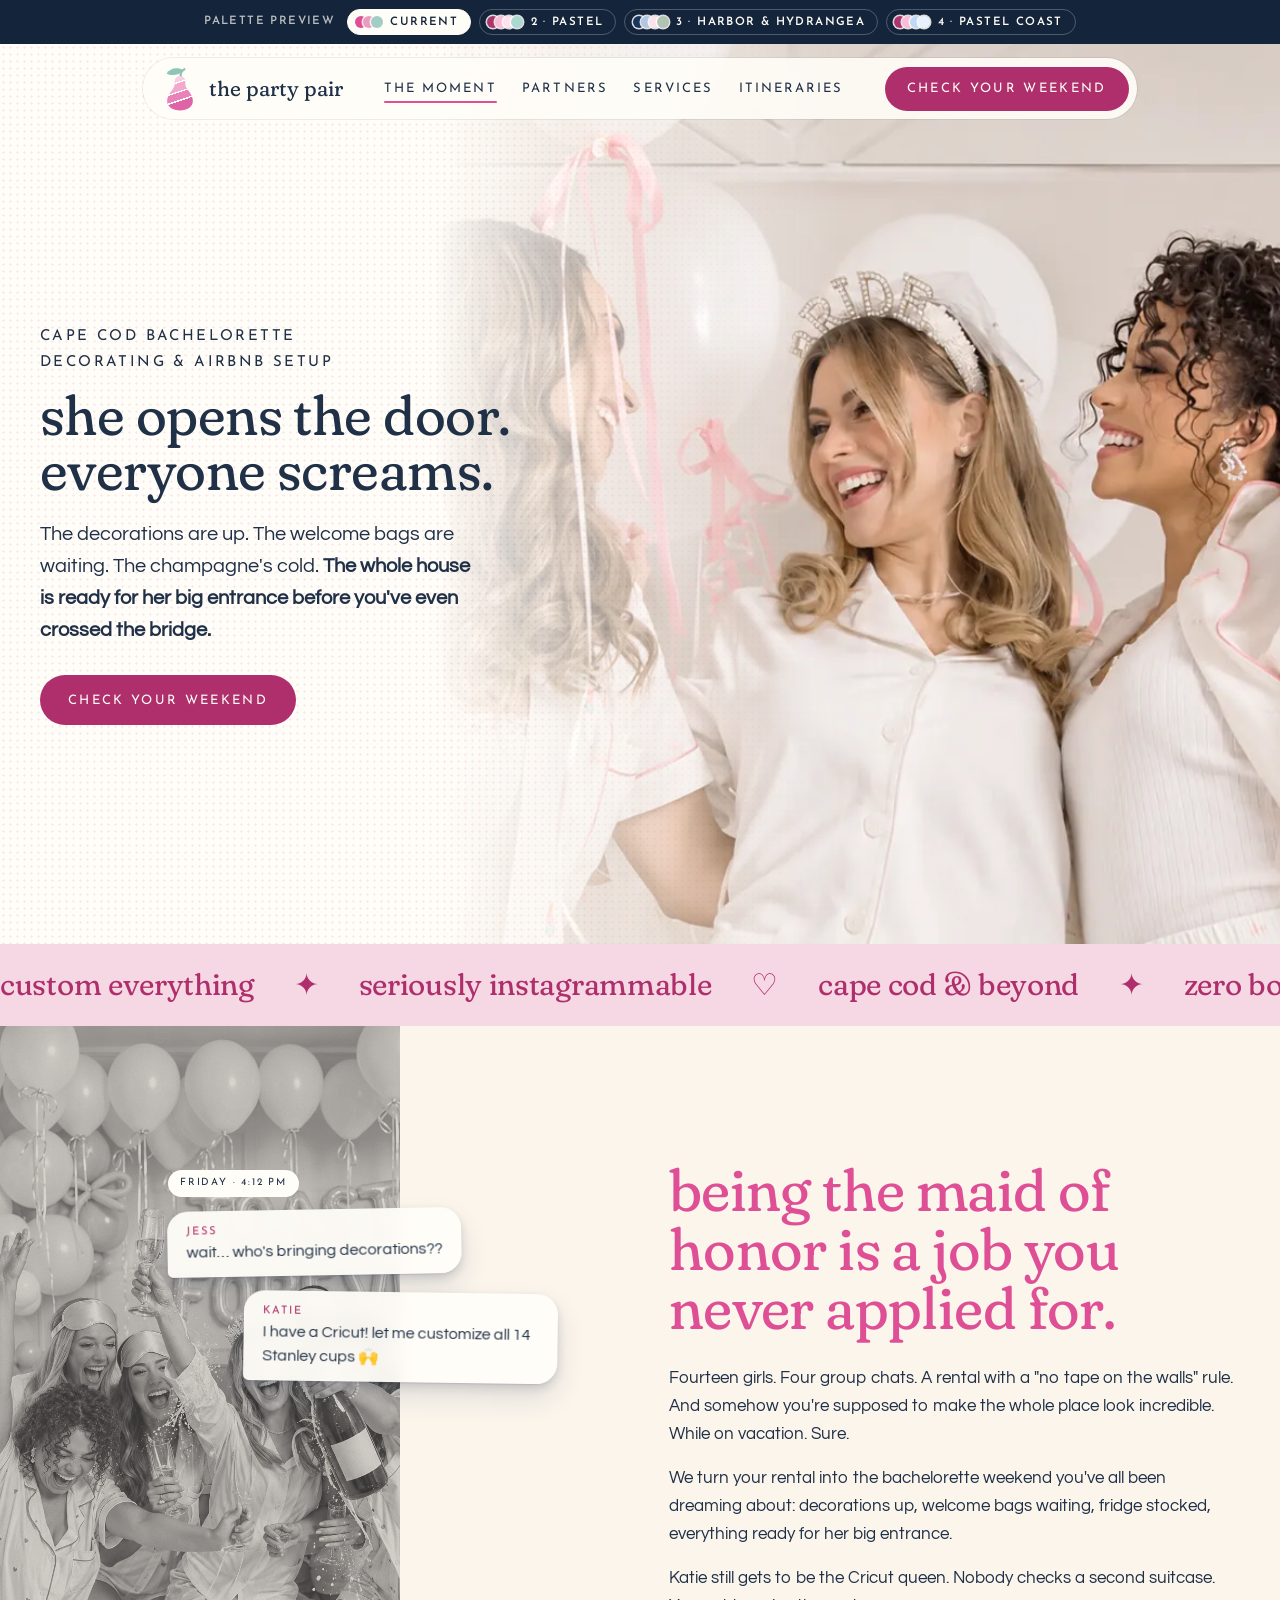
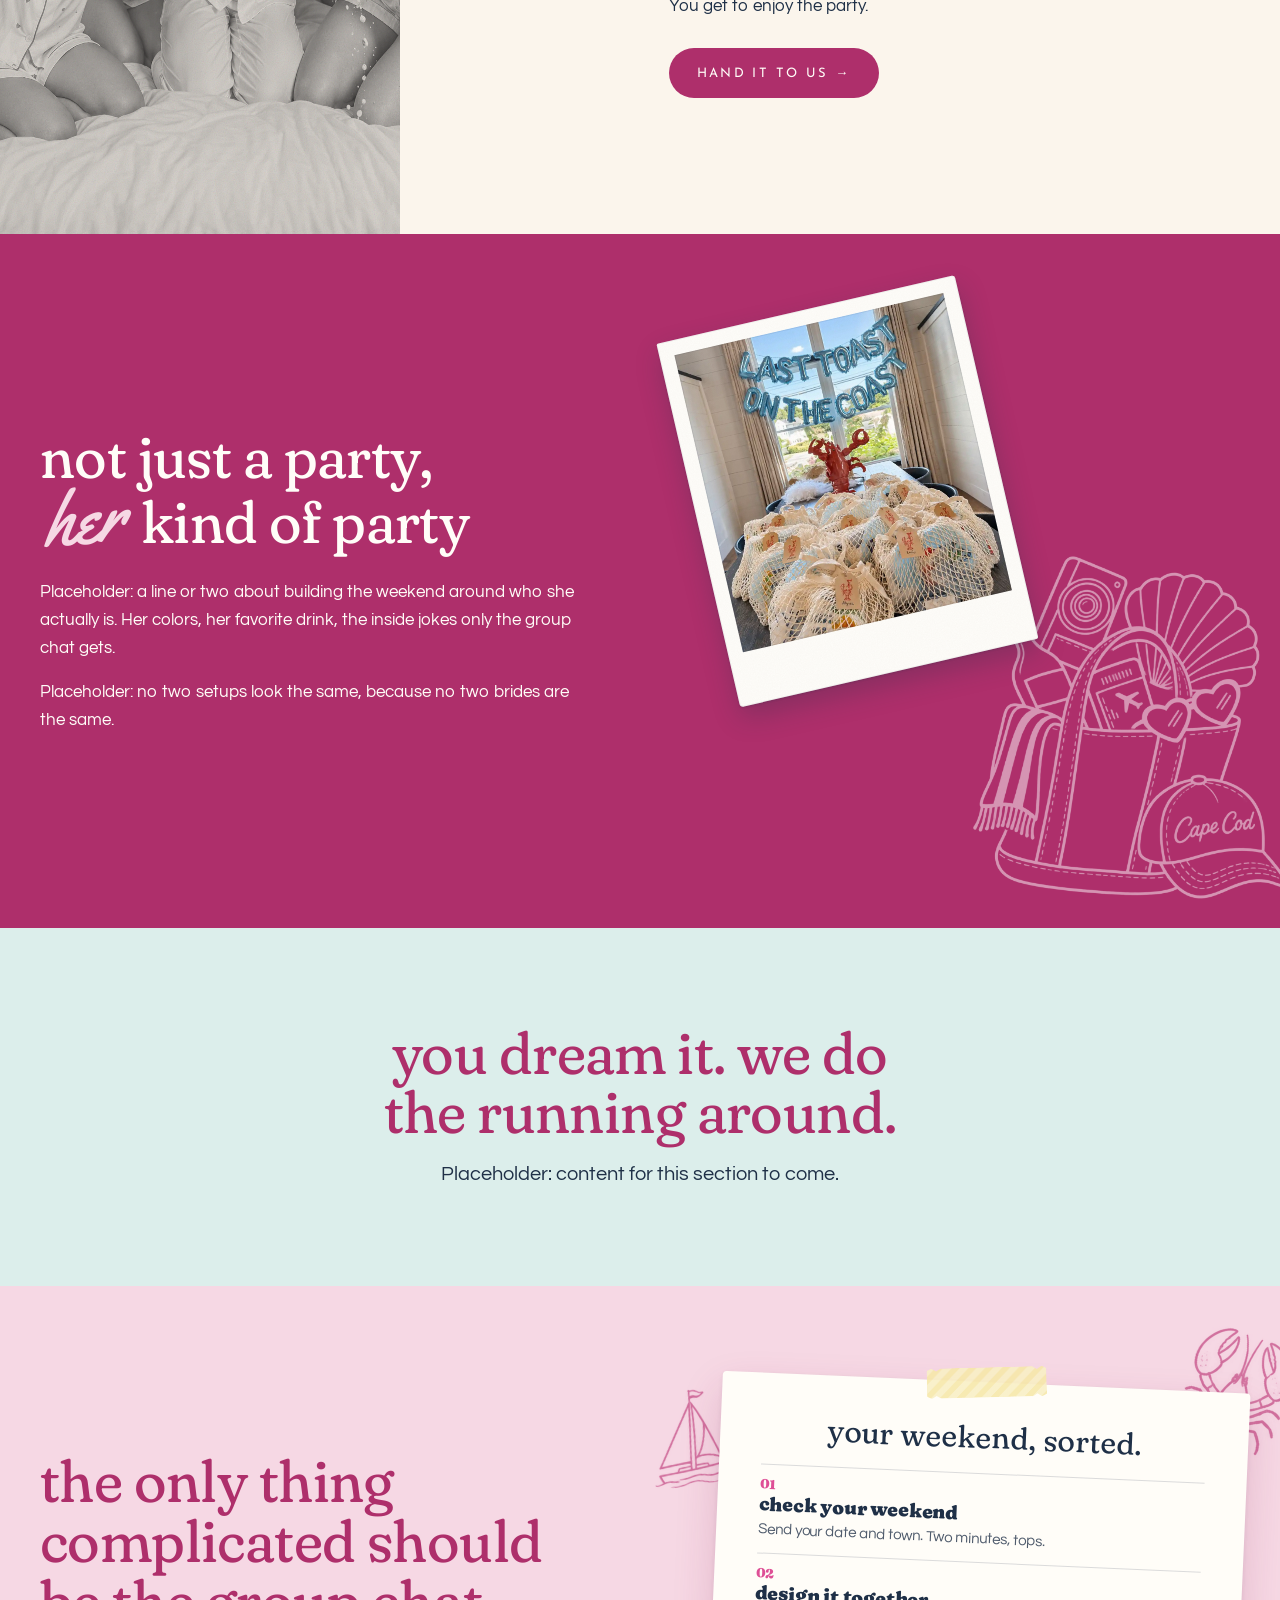
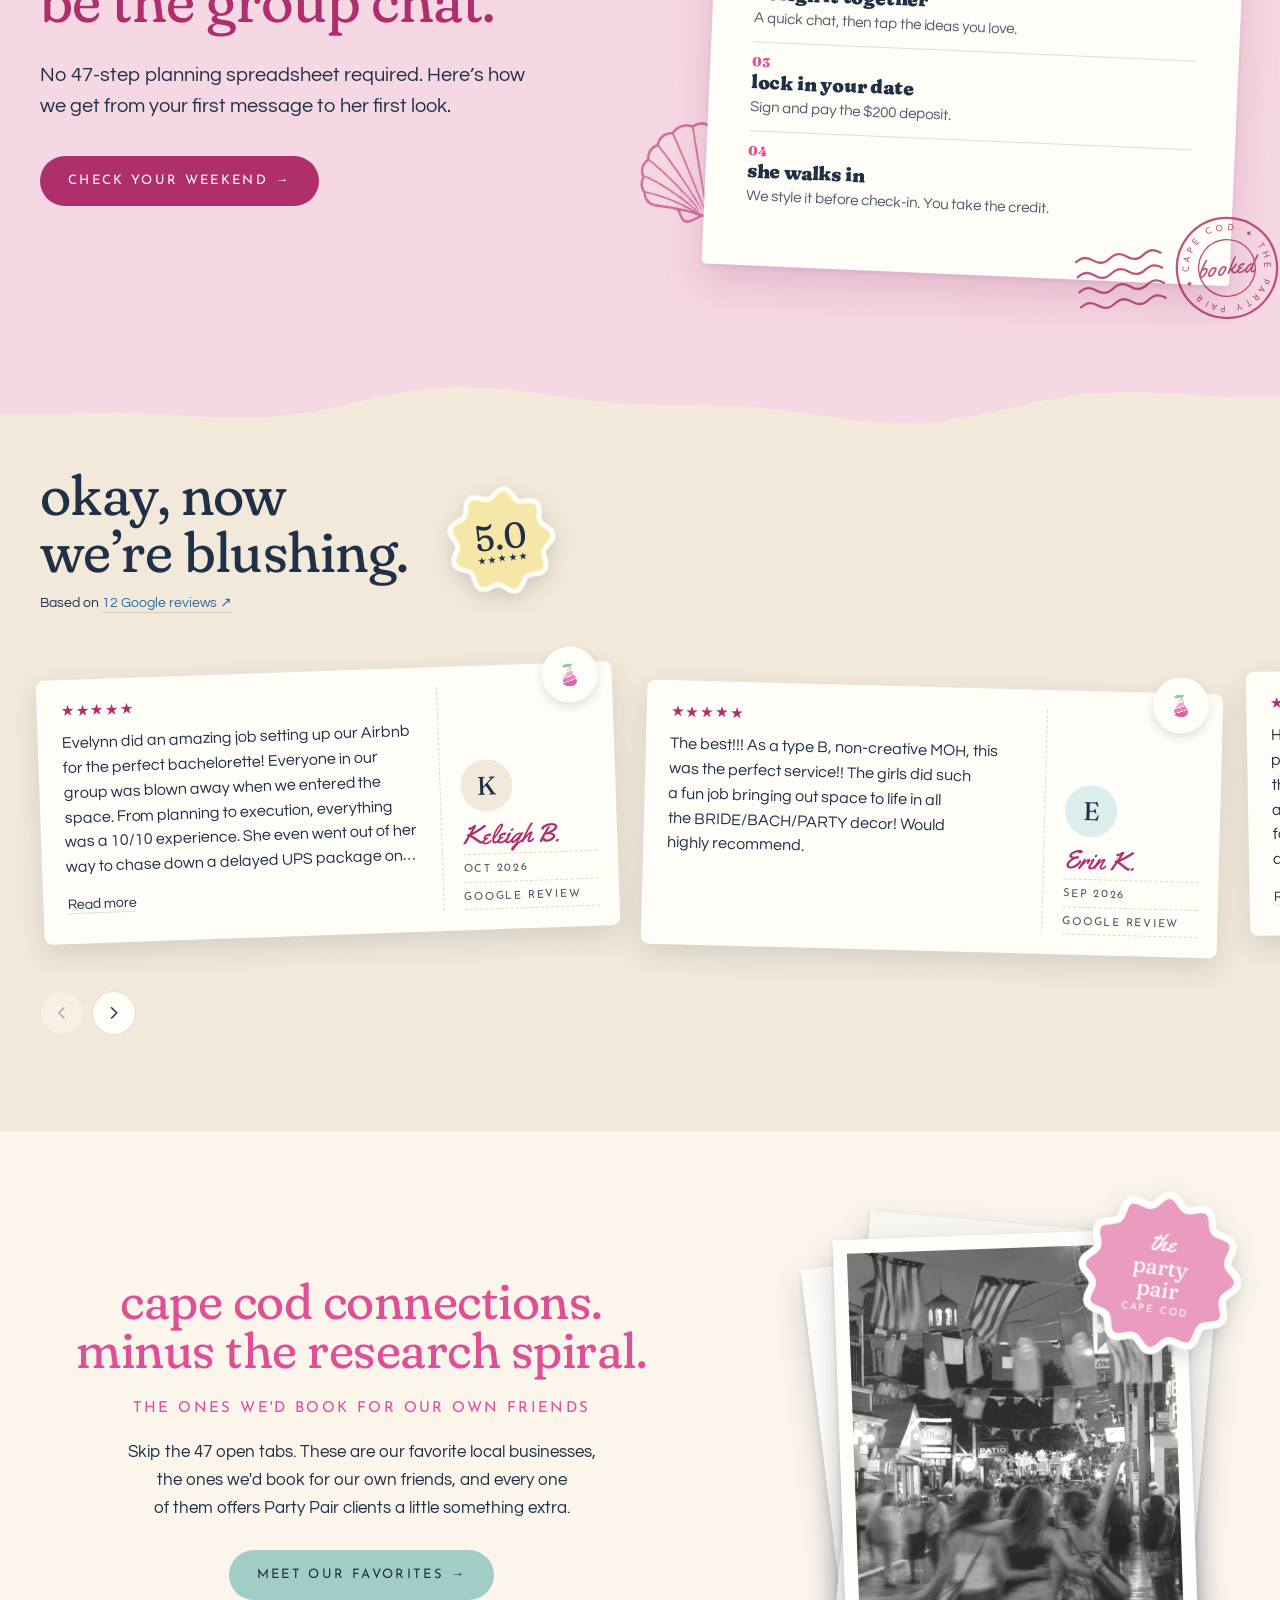
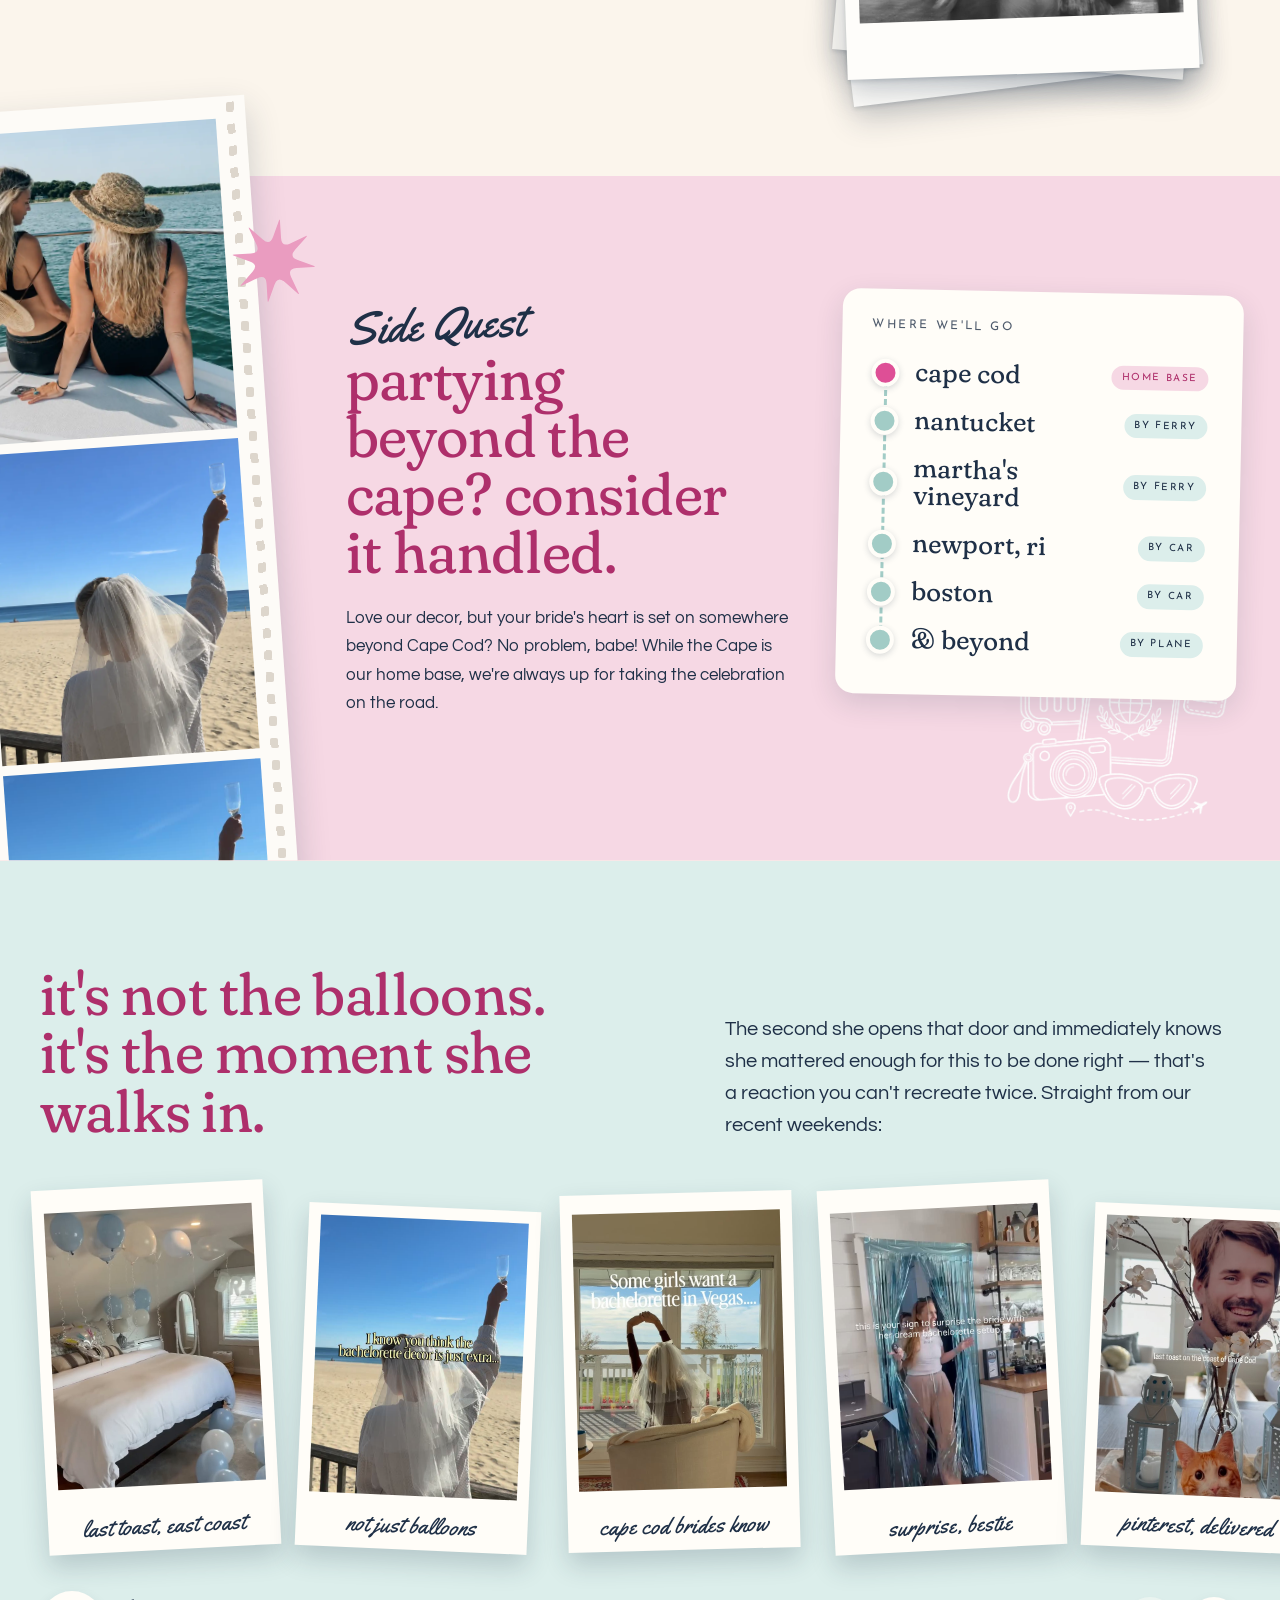
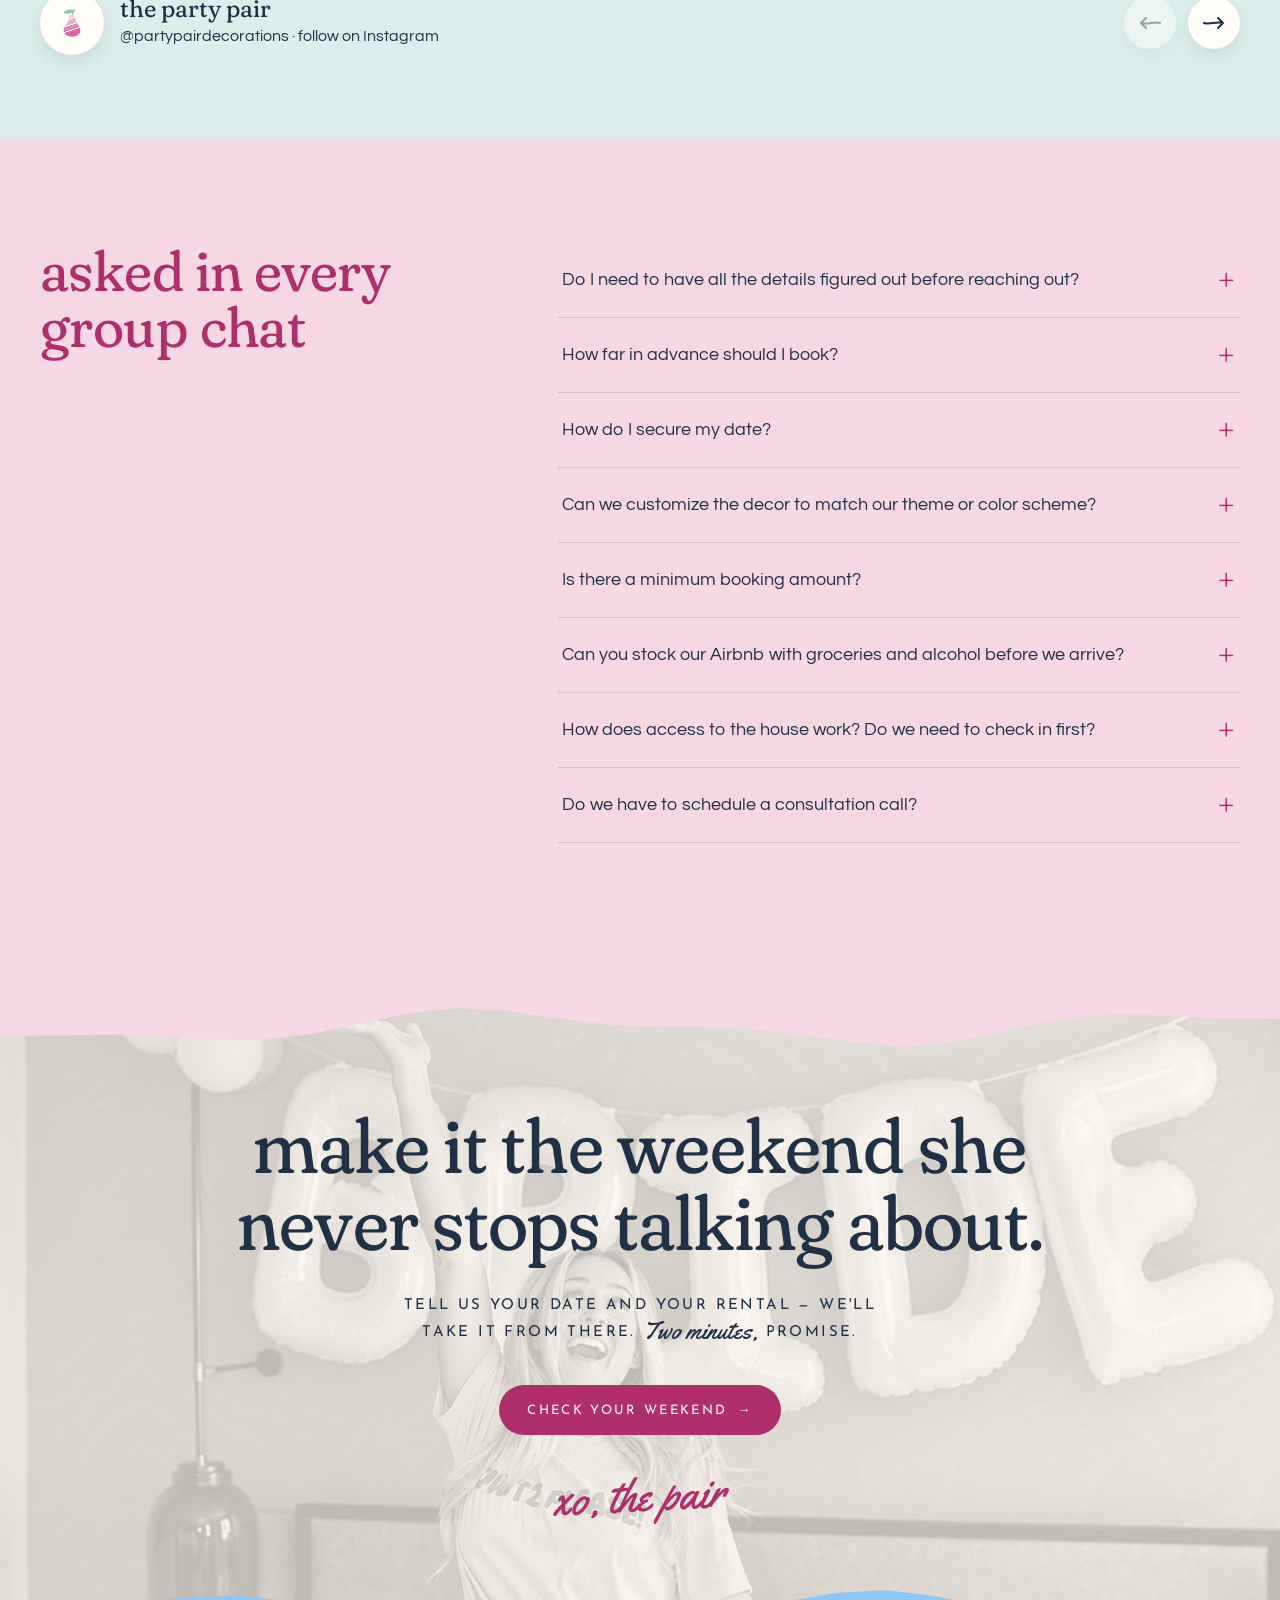
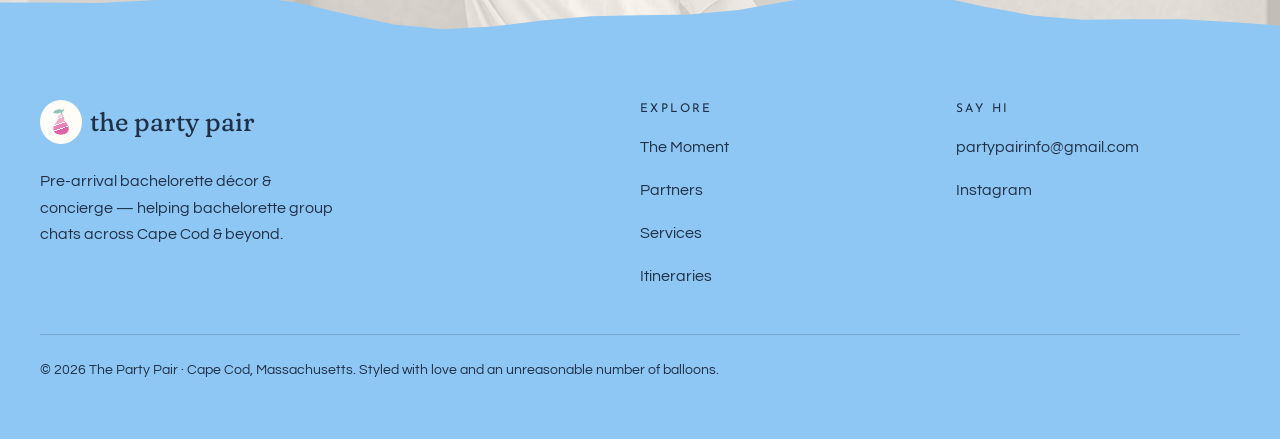
==== commit c82eb40b: "Mirror site/ at PartyPair 36a6cd7 Co-Authored-By: Claude Opus 5.5 <noreply@anthropic.com>" ====
--- a/index.html
+++ b/index.html
@@ -117,7 +117,7 @@
         <!-- Polaroids drop onto the pile one every 1.5s (js/polaroids.js).
              PLACEHOLDER photos: swap for real Party Pair weekends. -->
         <div class="polaroids" aria-label="Photos from recent weekends">
-          <img class="polaroids__stamp" src="assets/img/background_stamp.png" alt="" width="1254" height="1254" loading="lazy" decoding="async">
+          <img class="polaroids__stamp" src="assets/Stamps/background_stamp.png" alt="" width="1254" height="1254" loading="lazy" decoding="async">
           <figure class="polaroid" style="--r: -13deg; --x: -40%; --y: -24%"><img src="assets/PP_Images/Coastal%20Lobster%20Gift%20Favour%20Display.webp" alt="Coastal lobster-themed gift favour display" loading="lazy" decoding="async"></figure>
           <figure class="polaroid" style="--r: 11deg; --x: 39%; --y: -28%"><img src="assets/PP_Images/Balloon-Filled%20Bedroom%20Retreat.webp" alt="Bedroom filled with balloons" loading="lazy" decoding="async"></figure>
           <figure class="polaroid" style="--r: 4deg; --x: -36%; --y: 25%"><img src="assets/PP_Images/Lobster-Themed%20Blue%20and%20White%20Party%20Cart.webp" alt="Lobster-themed blue and white party cart" loading="lazy" decoding="async"></figure>
@@ -128,44 +128,54 @@
     </section>
 
     <!-- ============ PLACEHOLDER: You dream it ============ -->
-    <section class="section placeholder placeholder--petal" id="dream-it">
+    <section class="section placeholder placeholder--dream" id="dream-it">
       <div class="container section-intro">
         <h2>You dream it. We do the running around.</h2>
         <p class="lead">Placeholder: content for this section to come.</p>
       </div>
     </section>
 
-    <!-- ============ PLACEHOLDER: The group chat ============ -->
-    <section class="section placeholder placeholder--seafoam" id="group-chat">
-      <div class="container section-intro">
-        <h2>The only thing complicated should be the group chat.</h2>
-        <p class="lead">Placeholder: content for this section to come.</p>
-      </div>
-    </section>
-
     <!-- ============ How booking works (css/booking.css; steps from js/content/booking.js) ============ -->
     <section class="section booking" id="how-booking-works" aria-labelledby="booking-title" data-booking>
-      <!-- The pear ring seal (guide §10.4), on the seam with the group chat band above,
-           where the cream and pink halves meet -->
-      <div class="seam-seal" aria-hidden="true">
-        <svg viewBox="0 0 132 132"><defs><path id="sealring" d="M66 66 m-50 0 a50 50 0 1 1 100 0 a50 50 0 1 1 -100 0"/></defs><circle cx="66" cy="66" r="64"/><text><textPath href="#sealring" textLength="306" lengthAdjust="spacing">THE PARTY PAIR ✦ CAPE COD ✦</textPath></text></svg>
-        <img src="assets/img/pear.svg" alt="" width="90" height="100">
-      </div>
       <div class="container booking__inner">
         <div class="booking__head">
-          <h2 id="booking-title">Already picturing the look on her face?</h2>
-          <!-- PLACEHOLDER copy -->
-          <p class="booking__lead">You send the date and the rental. We plan it with you, shop it, haul it and set it all up before check-in.</p>
+          <h2 id="booking-title">The only thing complicated should be the group chat.</h2>
+          <p class="booking__lead">No 47-step planning spreadsheet required. Here’s how we get from your first message to her first look.</p>
           <button type="button" class="btn btn--primary" data-open-inquiry>Check your weekend <span class="arr" aria-hidden="true">→</span></button>
         </div>
-        <div class="booking__stage" data-booking-steps></div>
+        <!-- The plan card; steps rendered from js/content/booking.js -->
+        <div class="plan-wrap">
+          <span class="booking__art booking__art--lobster" aria-hidden="true" style="--icon:url('assets/Stamps/icons/lobster.png')"></span>
+          <span class="booking__art booking__art--scallop" aria-hidden="true" style="--icon:url('assets/Stamps/icons/scallop.png')"></span>
+          <span class="booking__art booking__art--sailboat" aria-hidden="true" style="--icon:url('assets/Stamps/icons/sailboat.png')"></span>
+          <div class="plan">
+            <span class="plan__tape" aria-hidden="true"></span>
+            <h3>Your weekend, sorted.</h3>
+            <ol class="plan__steps" data-booking-steps></ol>
+            <svg class="plan__postmark" viewBox="0 0 220 120" aria-hidden="true">
+              <g fill="none" stroke="currentColor" stroke-width="2.4" stroke-linecap="round">
+                <path d="M4 40 q9 -7 18 0 t18 0 t18 0 t18 0 t18 0"/>
+                <path d="M4 56 q9 -7 18 0 t18 0 t18 0 t18 0 t18 0"/>
+                <path d="M4 72 q9 -7 18 0 t18 0 t18 0 t18 0 t18 0"/>
+                <path d="M4 88 q9 -7 18 0 t18 0 t18 0 t18 0 t18 0"/>
+              </g>
+              <g>
+                <defs><path id="booking-ring" d="M162 64 m-40 0 a40 40 0 1 1 80 0 a40 40 0 1 1 -80 0"/></defs>
+                <circle cx="162" cy="64" r="53" fill="none" stroke="currentColor" stroke-width="2.4"/>
+                <circle cx="162" cy="64" r="30" fill="none" stroke="currentColor" stroke-width="1.4"/>
+                <text class="plan__postmark-ringtext"><textPath href="#booking-ring" textLength="244" lengthAdjust="spacing">CAPE COD &#10022; THE PARTY PAIR &#10022;</textPath></text>
+                <text class="plan__postmark-word" x="162" y="71" text-anchor="middle">booked</text>
+              </g>
+            </svg>
+          </div>
+        </div>
       </div>
     </section>
 
     <!-- ============ Google reviews (rendered from js/content/reviews.js by js/reviews.js) ============ -->
     <section class="section reviews" id="reviews" aria-label="Google reviews">
-      <!-- hangs from the booking band: cream on the left half, pink on the right (css/booking.css) -->
-      <svg class="wave wave--top" viewBox="0 0 1248 64" preserveAspectRatio="none" aria-hidden="true"><defs><linearGradient id="wave-split"><stop class="wave__split-l" offset="0.5"/><stop class="wave__split-r" offset="0.5"/></linearGradient></defs><path fill="url(#wave-split)" d="M0 0 H1248 L1248 30.9 L1200 30.9 L1152 27.8 L1104 25 L1056 27.5 L1008 37.1 L960 50.1 L912 59.7 L880 61.5 L832 57.4 L784 49.1 L736 42.4 L688 40.1 L640 39.8 L592 37.1 L544 30 L496 21.9 L448 18.5 L400 23.7 L352 35.6 L304 47.9 L256 54.5 L208 54.2 L160 50.6 L112 48.6 L64 49.8 L0 50.4 Z"/></svg>
+      <!-- hangs from the booking band: in the booking band's colour (css/booking.css) -->
+      <svg class="wave wave--top" viewBox="0 0 1248 64" preserveAspectRatio="none" aria-hidden="true"><path d="M0 0 H1248 L1248 30.9 L1200 30.9 L1152 27.8 L1104 25 L1056 27.5 L1008 37.1 L960 50.1 L912 59.7 L880 61.5 L832 57.4 L784 49.1 L736 42.4 L688 40.1 L640 39.8 L592 37.1 L544 30 L496 21.9 L448 18.5 L400 23.7 L352 35.6 L304 47.9 L256 54.5 L208 54.2 L160 50.6 L112 48.6 L64 49.8 L0 50.4 Z"/></svg>
       <div data-reviews-slot></div>
     </section>
 
@@ -179,7 +189,7 @@
           <div class="partners__print partners__print--back" aria-hidden="true"></div>
           <div class="partners__print partners__print--mid" aria-hidden="true"></div>
           <figure class="partners__print partners__print--front">
-            <img src="assets/PP_Images/ProvinceTown.jpg" alt="Commercial Street in Provincetown at dusk, strung with flags and busy with people" width="678" height="452" style="object-position: 100% 50%" loading="lazy" decoding="async">
+            <img src="assets/PP_Images/Blurred%20Nighttime%20Street%20Celebration.webp" alt="Friends arm in arm on a busy Provincetown street at night, under strings of flags" width="1536" height="1024" loading="lazy" decoding="async">
           </figure>
           <div class="partners__badge" aria-hidden="true">
             <svg viewBox="0 0 120 120"><path d="M113.5 60.0 L113.0 62.3 L111.6 64.5 L109.6 66.5 L107.5 68.4 L105.9 70.2 L104.9 72.0 L104.8 74.1 L105.3 76.5 L106.2 79.1 L106.9 81.9 L107.0 84.5 L106.3 86.8 L104.7 88.5 L102.4 89.7 L99.7 90.4 L97.0 91.0 L94.6 91.7 L92.9 92.9 L91.7 94.6 L91.0 97.0 L90.4 99.7 L89.7 102.4 L88.5 104.7 L86.8 106.3 L84.5 107.0 L81.9 106.9 L79.1 106.2 L76.5 105.3 L74.1 104.8 L72.0 104.9 L70.2 105.9 L68.4 107.5 L66.5 109.6 L64.5 111.6 L62.3 113.0 L60.0 113.5 L57.7 113.0 L55.5 111.6 L53.5 109.6 L51.6 107.5 L49.8 105.9 L48.0 104.9 L45.9 104.8 L43.5 105.3 L40.9 106.2 L38.1 106.9 L35.5 107.0 L33.3 106.3 L31.5 104.7 L30.3 102.4 L29.6 99.7 L29.0 97.0 L28.3 94.6 L27.1 92.9 L25.4 91.7 L23.0 91.0 L20.3 90.4 L17.6 89.7 L15.3 88.5 L13.7 86.8 L13.0 84.5 L13.1 81.9 L13.8 79.1 L14.7 76.5 L15.2 74.1 L15.1 72.0 L14.1 70.2 L12.5 68.4 L10.4 66.5 L8.4 64.5 L7.0 62.3 L6.5 60.0 L7.0 57.7 L8.4 55.5 L10.4 53.5 L12.5 51.6 L14.1 49.8 L15.1 48.0 L15.2 45.9 L14.7 43.5 L13.8 40.9 L13.1 38.1 L13.0 35.5 L13.7 33.2 L15.3 31.5 L17.6 30.3 L20.3 29.6 L23.0 29.0 L25.4 28.3 L27.1 27.1 L28.3 25.4 L29.0 23.0 L29.6 20.3 L30.3 17.6 L31.5 15.3 L33.2 13.7 L35.5 13.0 L38.1 13.1 L40.9 13.8 L43.5 14.7 L45.9 15.2 L48.0 15.1 L49.8 14.1 L51.6 12.5 L53.5 10.4 L55.5 8.4 L57.7 7.0 L60.0 6.5 L62.3 7.0 L64.5 8.4 L66.5 10.4 L68.4 12.5 L70.2 14.1 L72.0 15.1 L74.1 15.2 L76.5 14.7 L79.1 13.8 L81.9 13.1 L84.5 13.0 L86.7 13.7 L88.5 15.3 L89.7 17.6 L90.4 20.3 L91.0 23.0 L91.7 25.4 L92.9 27.1 L94.6 28.3 L97.0 29.0 L99.7 29.6 L102.4 30.3 L104.7 31.5 L106.3 33.3 L107.0 35.5 L106.9 38.1 L106.2 40.9 L105.3 43.5 L104.8 45.9 L104.9 48.0 L105.9 49.8 L107.5 51.6 L109.6 53.5 L111.6 55.5 L113.0 57.7 Z"/></svg>
@@ -221,7 +231,7 @@
         </div>
         <div class="side-quest__copy">
           <!-- travel line art, peeking out from behind the route card's bottom-right corner -->
-          <img class="side-quest__stamp" src="assets/img/travel_stamp.png" alt="" width="1254" height="1254" loading="lazy" decoding="async">
+          <img class="side-quest__stamp" src="assets/Stamps/travel_stamp.png" alt="" width="1254" height="1254" loading="lazy" decoding="async">
           <!-- Route card: the places we travel to, joined by a dashed line -->
           <div class="route">
             <h3>Where we'll go</h3>
@@ -241,7 +251,7 @@
     <!-- ============ Instagram gallery (rendered by js/insta-grid.js) ============ -->
     <section class="section transform" id="gallery">
       <div class="container">
-        <div class="section-intro reveal">
+        <div class="section-intro">
           <h2>It's not the balloons.<br>It's the moment she walks&nbsp;in.</h2>
           <p class="lead">The second she opens that door and immediately knows she mattered enough for this to be done right — that's a reaction you can't recreate twice. Straight from our recent weekends:</p>
         </div>
--- a/css/tokens.css
+++ b/css/tokens.css
@@ -50,15 +50,9 @@
   --route-home-chip: var(--petal);
   --route-home-ink: var(--pear-deep);
   --faq-bg: var(--petal);
+  --dream-bg: var(--seafoam);             /* "you dream it" band: mint, between two pink bands */
+  --booking-bg: var(--petal);             /* booking band: a light tint, so the card leads */
   --footer-bg: var(--coastal);
-  /* booking-step stickers and sparkle trio (js/booking.js) */
-  --sticker-hot: var(--punch);
-  --sticker-pink: var(--pear);
-  --sticker-leaf: var(--seaglass);
-  --sticker-butter: var(--butter);
-  --sticker-pin: var(--butter-deep);
-  --sticker-deep: var(--pear-deep);
-  --sticker-spark2: var(--seaglass-deep);
   /* form-success confetti (js/confetti.js), comma-separated */
   --confetti: #de64a5, #f2a9cc, #a9bce6, #f5d98f, #cde9df, #8fc4b7;
 
--- a/css/placeholders.css
+++ b/css/placeholders.css
@@ -8,12 +8,6 @@
 .placeholder h2 { color: var(--punch); text-wrap: balance; }
 .placeholder--petal { background: var(--petal); }
 .placeholder--petal h2 { color: var(--pear-deep); }
-/* Seafoam, not Paper, above the booking band, so the seam the seal sits on
-   is visible against its cream half (guide §9.4) */
-.placeholder--seafoam { background: var(--seafoam); }
-.placeholder--seafoam h2 { color: var(--pear-deep); }
+.placeholder--dream { background: var(--dream-bg); }
+.placeholder--dream h2 { color: var(--pear-deep); }
 
-/* the pear seal sits on the seam between the group chat band and the
-   booking band, half in each: the group chat keeps its text clear of it
-   (css/booking.css clears the other half) */
-#group-chat { padding-bottom: calc(var(--space-section) + 3.5rem); }
--- a/css/booking.css
+++ b/css/booking.css
@@ -1,157 +1,170 @@
 /* ============================================================
-   HOW BOOKING WORKS (homepage) — guide template A, "split tint".
-   The type stack on cream; the steps on a Pear pink half, as paper
-   cards with die-cut stickers, numbered discs on a foam thread.
-   One screen tall on desktop; stacks at 1020 px (guide §5.1).
+   HOW BOOKING WORKS (homepage) — one colour band.
+   Background --booking-bg. The type stack on the left; on the right one
+   paper "plan" card, tilted and taped to the band: a centred heading, then
+   steps on hairlines, each with its number small above its title. Line
+   drawings peek from behind the card and a "booked" postmark stamps its
+   corner once (the band's one moment, js/booking.js). On a light tint so
+   the card leads. Kept compact so the whole band fits
+   one desktop screen (about 640 px). Stacks at 1020 px (guide §5.1).
    Steps come from js/content/booking.js, rendered by js/booking.js.
    ============================================================ */
 
 .booking {
-  --rail: 84px;
-  --art: clamp(68px, calc(100svh * 0.8 / var(--n, 4) * 0.66), 112px);
   position: relative;
-  min-height: 640px;
-  height: 100svh;
-  padding: 0;                                   /* sized to the screen, not the band padding */
-  background: linear-gradient(90deg, var(--cream) 50%, var(--pear) 50%);
+  background: var(--booking-bg);
   overflow-x: clip;
 }
 .booking__inner {
   position: relative;
   z-index: 1;
-  height: 100%;
-  padding-top: clamp(6rem, 14vh, 7.5rem);        /* clears the seal hanging over the seam (and the header) */
-  padding-bottom: clamp(2rem, 6vh, 3.5rem);
   display: grid;
-  grid-template-columns: minmax(0, 1fr) minmax(0, 1fr);
-  gap: clamp(4rem, 8vw, 7rem);
+  grid-template-columns: minmax(0, 1.1fr) minmax(0, 1fr);
+  gap: clamp(3.5rem, 7vw, 6.25rem);
   align-items: center;
 }
 
 /* ---------- Heading, lead, one pill ---------- */
-.booking__head { max-width: 30rem; }
-.booking h2 { color: var(--punch); line-height: 1; margin-bottom: 1.1rem; text-wrap: balance; }
-.booking__lead { max-width: 27rem; margin-bottom: 1.75rem; }
+.booking__head { max-width: 35rem; }   /* wide enough for a three-line heading */
+/* Pear deep, not Punch: Punch is too pale on the tinted band */
+.booking h2 { color: var(--pear-deep); line-height: 1.02; margin-bottom: clamp(1.375rem, 2.2vw, 1.8rem); text-wrap: balance; }
+.booking__lead { max-width: 31rem; font-size: var(--text-lead); line-height: 1.55; margin-bottom: clamp(1.75rem, 2.7vw, 2.25rem); text-wrap: pretty; }
 
-/* ---------- Steps down a line ---------- */
-.booking__stage { position: relative; height: 100%; }
-.booking__steps {
-  list-style: none;
-  margin: 0;
-  padding: 0;
-  height: 100%;
-  display: grid;
-  grid-template-columns: var(--rail) 1fr;
-  grid-template-rows: repeat(var(--n, 4), 1fr);
+/* ---------- The plan card ---------- */
+.plan-wrap { position: relative; justify-self: center; width: min(100%, 33rem); }
+.plan {
+  position: relative;
+  z-index: 1;
+  padding: clamp(1.625rem, 3.05vw, 2.425rem) clamp(1.5rem, 3.25vw, 2.625rem) 2.9rem;   /* room for the postmark */
+  background: var(--paper);
+  border-radius: 4px;
+  box-shadow: 0 18px 40px rgba(143, 35, 87, 0.18), 0 2px 6px rgba(31, 48, 71, 0.08);
+  rotate: 2.5deg;
 }
-.booking__step { display: contents; }
-.booking__anchor { grid-column: 1; grid-row: var(--i); place-self: center; width: 2px; height: 2px; }
-
-.booking__card {
-  position: relative;
-  grid-column: 2;
-  grid-row: var(--i);
-  align-self: center;
-  justify-self: start;
-  width: min(100% - 2.5rem, 30rem);
-  padding: 1.05rem calc(var(--art) * 0.6 + 1.25rem) 1.15rem 1.5rem;
-  border-radius: var(--radius-md);
-  background: var(--paper);
-  box-shadow: 0 8px 22px rgba(31, 48, 71, 0.14);
-  rotate: -0.8deg;
-  transition: rotate var(--dur-med) var(--ease-out), translate var(--dur-med) var(--ease-out);
-}
-.booking__step:nth-child(even) .booking__card { rotate: 0.8deg; }
-.booking__card:hover { rotate: 0deg; translate: 0 -6px; }
-.booking__card h3 { font-size: clamp(1.35rem, 1.9vw, 1.65rem); line-height: 1.05; margin-bottom: 0.3rem; }
-.booking__card p { font-size: 0.9375rem; line-height: 1.5; color: var(--ink-muted); }
-/* a small tab pointing at the line */
-.booking__card::after {
-  content: '';
-  position: absolute;
-  left: -6px;
-  top: 50%;
-  width: 14px;
-  height: 14px;
-  translate: 0 -50%;
-  rotate: 45deg;
-  border-radius: 2px;
-  background: var(--paper);
+.plan h3 {
+  font-size: clamp(1.75rem, 2.4vw, 2.1rem);   /* one line on desktop */
+  line-height: 1.05;
+  color: var(--ink);
+  text-align: center;
+  margin-bottom: 0.25rem;
 }
 
-.booking__sticker {
+.plan__steps { list-style: none; margin: 1.25rem 0 0; padding: 0; }
+.plan__step { padding: 0.8rem 0; border-top: 1px solid var(--hairline); }
+.plan__num {
+  display: block;
+  margin-bottom: 0.15rem;
+  font-family: var(--font-display);
+  font-weight: 900;
+  font-size: 0.8125rem;
+  letter-spacing: 0.06em;
+  line-height: 1;
+  color: var(--punch);
+}
+.plan__step h4 {
+  font-family: var(--font-display);
+  font-weight: 900;
+  font-size: clamp(1.15rem, 1.5vw, 1.3rem);
+  line-height: 1.15;
+  color: var(--ink);
+  margin: 0 0 0.2rem;
+}
+.plan__step p { margin: 0; font-size: 0.9375rem; line-height: 1.45; color: var(--ink-muted); }
+
+/* ---------- Decorations ---------- */
+:root { --booking-art-ink: color-mix(in srgb, var(--pear) 55%, var(--pear-deep)); }
+:root[data-palette="coast"] { --booking-art-ink: color-mix(in srgb, var(--coastal) 50%, var(--focus)); }
+
+/* line drawings peeking from behind the card: the PNG (white on clear,
+   assets/Stamps/icons/) is the mask, currentColor the ink */
+.booking__art {
   position: absolute;
-  top: 50%;
-  right: calc(var(--art) * -0.4);
-  width: var(--art);
+  z-index: 0;
+  aspect-ratio: 1;
+  color: var(--booking-art-ink);
+  background-color: currentColor;
+  -webkit-mask: var(--icon) center / contain no-repeat;
+          mask: var(--icon) center / contain no-repeat;
+  pointer-events: none;
+}
+.booking__art--lobster  { width: 9.5rem; top: -3.2rem; right: -4.2rem; rotate: 18deg; }
+.booking__art--scallop  { width: 7rem; bottom: 3rem; left: -4.6rem; rotate: -18deg; }
+.booking__art--sailboat { width: 6rem; top: 0.5rem; left: -4.4rem; rotate: -9deg; }
+
+/* washi tape holding the card to the band */
+.plan__tape {
+  position: absolute;
+  top: -0.95rem;
+  left: 50%;
+  width: 7.5rem;
+  height: 1.9rem;
+  translate: -50% 0;
+  rotate: -4deg;
+  background:
+    repeating-linear-gradient(135deg, rgba(255, 253, 248, 0.35) 0 6px, transparent 6px 12px),
+    var(--butter);
+  opacity: 0.88;
+  clip-path: polygon(0 8%, 4% 0, 8% 10%, 12% 0, 88% 0, 92% 10%, 96% 0, 100% 8%, 100% 92%, 96% 100%, 92% 90%, 88% 100%, 12% 100%, 8% 90%, 4% 100%, 0 92%);
+}
+
+/* the postmark, inked over the card's bottom-right corner */
+.plan__postmark {
+  position: absolute;
+  right: -3.25rem;
+  bottom: -2.6rem;
+  width: 13rem;
   height: auto;
   max-width: none;
   overflow: visible;
-  translate: 0 -50%;
-  rotate: -6deg;
-  filter: drop-shadow(0 6px 10px rgba(31, 48, 71, 0.18));
-  transition: rotate var(--dur-med) var(--ease-out), translate var(--dur-med) var(--ease-out);
+  color: var(--pear-deep);
+  opacity: 0.82;
+  mix-blend-mode: multiply;
+  rotate: -9deg;
 }
-.booking__step:nth-child(even) .booking__sticker { rotate: 7deg; }
+.plan__postmark-ringtext { font-family: var(--font-caps); font-size: 9.5px; letter-spacing: 0.04em; fill: currentColor; }
+.plan__postmark-word { font-family: var(--font-script); font-size: 25px; fill: currentColor; }
 
-/* ---------- Numbered discs on the foam thread (§10.9, §9.7) ---------- */
-.booking__rail { position: absolute; inset: 0; pointer-events: none; }
-.booking__thread { position: absolute; inset: 0 auto auto 0; overflow: visible; max-width: none; }
-.booking__track, .booking__fill { fill: none; stroke-width: 3.5; stroke-linecap: round; stroke-linejoin: round; }
-.booking__track { stroke: rgba(255, 253, 248, 0.55); }
-.booking__fill { stroke: var(--paper); stroke-dasharray: 1 1; stroke-dashoffset: 1; }
-.booking__dot {
-  position: absolute;
-  translate: -50% -50%;
-  width: 56px;
-  height: 56px;
-  display: grid;
-  place-items: center;
-  border-radius: 50%;
-  background: var(--paper);
-  font-family: var(--font-display);
-  font-weight: 900;
-  font-size: 1.6rem;
-  line-height: 1;
-  color: var(--punch);
-  transition: box-shadow var(--dur-quick) var(--ease-out), background var(--dur-med) var(--ease-out), color var(--dur-med) var(--ease-out);
+/* the one moment: once the band is a third on screen (.is-in, js/booking.js)
+   the postmark comes down and the card takes the hit */
+.booking:not(.is-in) .plan__postmark { opacity: 0; }
+.booking.is-in .plan__postmark { animation: booking-stamp 0.42s cubic-bezier(0.3, 1.4, 0.5, 1) 0.55s backwards; }
+.booking.is-in .plan { animation: booking-thud 0.3s ease-out 0.8s; }
+@keyframes booking-stamp {
+  0%   { opacity: 0; scale: 1.7; rotate: -26deg; }
+  70%  { opacity: 0.9; scale: 0.94; }
+  100% { opacity: 0.82; scale: 1; rotate: -9deg; }
 }
-.booking__dot.is-on { box-shadow: 0 0 0 3px var(--pear-deep); }
+@keyframes booking-thud {
+  0%, 100% { translate: 0 0; }
+  35%      { translate: 0 3px; }
+}
+@media (prefers-reduced-motion: reduce) {
+  .booking .plan__postmark, .booking.is-in .plan { animation: none; }
+  .booking:not(.is-in) .plan__postmark { opacity: 0.82; }
+}
 
-/* ---------- The finish: last disc fills Punch, sparkle trio lands top-right ---------- */
-.booking__trio { position: absolute; top: 0; right: calc(var(--art) * 0.55); width: 0; height: 0; }
-.booking__spark { position: absolute; max-width: none; scale: 0; rotate: -30deg; transition: scale 0.45s var(--ease-out), rotate 0.45s var(--ease-out); }
-.booking__spark--1 { left: -6px; top: -40px; }
-.booking__spark--2 { left: 30px; top: -26px; transition-delay: 80ms; }
-.booking__spark--3 { left: 18px; top: 2px; transition-delay: 160ms; }
-.booking.is-done .booking__spark { scale: 1; rotate: 0deg; }
-.booking.is-done .booking__dot:last-of-type { background: var(--punch); color: var(--paper); box-shadow: 0 0 0 3px var(--punch); }
-.booking.is-done .booking__step:last-child .booking__sticker { rotate: 0deg; translate: 0 calc(-50% - 8px); }
+/* the reviews band's wave hangs from this band, in its colour */
+.reviews .wave--top path { fill: var(--booking-bg); }
 
-/* the reviews band's wave hangs from this band: cream on the left, pink on the right */
-.wave__split-l { stop-color: var(--cream); }
-.wave__split-r { stop-color: var(--pear); }
+/* a short desktop screen (a 720 px laptop): less air above and below, so
+   the band still fits in one view */
+@media (min-width: 63.8125em) and (max-height: 47.5em) {
+  .booking.section { padding-block: 5.25rem; }
+}
 
 /* ---------- Stacked (guide §5.1: two-column grids stack at 1020 px) ---------- */
 @media (max-width: 63.75em) {
-  .booking { height: auto; min-height: 0; background: var(--cream); }
-  .booking__inner { display: block; height: auto; padding-bottom: 0; }
+  .booking__inner { display: block; }
   .booking__head { margin-bottom: 2.5rem; }
-  .booking__stage {
-    height: auto;
-    margin-inline: calc(-1 * var(--gutter));
-    padding: 3rem var(--gutter) 4.5rem;
-    background: var(--pear);
-  }
-  .booking__steps { height: auto; grid-template-rows: none; row-gap: 1.75rem; }
-  .wave__split-l { stop-color: var(--pear); }
+  .plan-wrap { width: auto; }
+  .plan { max-width: 32rem; margin-inline: auto; }
+  .booking__art--scallop { left: -1rem; }
+  .booking__art--sailboat { left: -1rem; top: -2.5rem; }
+  .plan__postmark { right: -1rem; }
 }
 @media (max-width: 47.5em) {
-  .booking { --art: 64px; --rail: 56px; }
-  .booking__card { width: calc(100% - 1.75rem); }
-  .booking__dot { width: 42px; height: 42px; font-size: 1.2rem; }
+  .plan { rotate: 1.25deg; }
+  .booking__art--lobster { width: 6rem; right: -0.75rem; top: -2.75rem; }
+  .booking__art--scallop, .booking__art--sailboat { display: none; }
+  .plan__postmark { width: 10rem; right: -0.5rem; bottom: -2.25rem; }
 }
-
-@media (prefers-reduced-motion: reduce) {
-  .booking__card, .booking__sticker, .booking__dot, .booking__spark { transition: none; }
-}
--- a/css/partners.css
+++ b/css/partners.css
@@ -43,7 +43,7 @@
   width: 100%;
   height: 100%;
   object-fit: cover;
-  filter: grayscale(1) contrast(1.05) brightness(1.15);   /* black and white, as in the reference; lifted for the dusk Provincetown shot */
+  filter: grayscale(1) contrast(1.05);   /* black and white, as in the reference */
 }
 /* scalloped sticker over the front print's top-right corner (about a third over, guide §6) */
 .partners__badge {
@@ -91,6 +91,11 @@
 .partners__caps { margin-top: 1.25rem; color: var(--caps-accent); }
 .partners__copy p:not(.caps) { max-width: 38em; margin: 1rem auto 0; color: var(--ink); text-wrap: balance; }
 .partners__btn { margin-top: 1.75rem; }   /* a Sea glass pill (components.css) */
+/* desktop: the side quest film strip rises 4.5rem into this band's bottom
+   left (side-quest.css), so the copy keeps clear space under its button */
+@media (min-width: 63.76em) {
+  .partners__copy { padding-bottom: max(clamp(4rem, 7vw, 6rem), 4.5rem + 3rem); }
+}
 @media (max-width: 63.75em) {
   .partners { grid-template-columns: minmax(0, 1fr); }
   .partners__copy { padding-top: 2.5rem; }
--- a/css/side-quest.css
+++ b/css/side-quest.css
@@ -37,8 +37,10 @@
 /* travel line art behind the route card, out past its bottom-right corner
    at full strength (the pile's stamp stays at 50%) */
 .side-quest__copy { position: relative; isolation: isolate; }
-/* nothing spills into the next band or off the screen's sides */
-.side-quest { clip-path: inset(0); }
+/* nothing spills into the next band or off the screen's sides; on desktop
+   the film strip's top end rises into Cape Cod connections above, so the
+   clip opens upward by that much (plus room for its tilt and shadow) */
+.side-quest { --film-rise: 4.5rem; clip-path: inset(calc(-1 * var(--film-rise) - 3rem) 0 0 0); }
 .side-quest__copy .route { z-index: 1; }
 .side-quest__stamp {
   position: absolute;
@@ -72,26 +74,30 @@
 
 /* The film strip: pale stock with photos edge to edge, thin gaps between
    frames and a soft row of sprocket holes down the right edge; tilted a few
-   degrees, bleeding off the left edge and the top and bottom of the band. */
+   degrees, bleeding off the left edge and the bottom of the band. Its top
+   end shows: it starts in the cream space under Cape Cod connections' copy
+   (partners.css keeps that space clear) and runs down across the seam,
+   as in the client's reference. */
 .film {
   position: absolute;
-  top: 0;
+  top: calc(-1 * var(--film-rise));
   bottom: 0;
   left: 0;
+  z-index: 1;
   width: var(--film-w);
-  clip-path: inset(0 -6rem 0 0);   /* clip top, bottom and left; the starburst may poke out to the right */
+  clip-path: inset(-3rem -6rem 0 0);   /* clip bottom and left; the tilted top end and the starburst may poke out */
   pointer-events: none;
 }
 .film__strip {
   position: absolute;
-  top: -12%;
+  top: 0;
   bottom: -12%;
   left: -1.5rem;
   right: 1.25rem;
   display: flex;
   flex-direction: column;
   gap: 10px;
-  padding: 10px 30px 10px 10px;
+  padding: 1.4rem 30px 10px 10px;   /* a deeper blank end on top, like the leader of a roll */
   overflow: hidden;
   background: #fdfbf7;
   box-shadow: 0 14px 34px rgba(31, 48, 71, 0.2);
@@ -118,7 +124,7 @@
    rounded tips and rounded curves between them (drawn in index.html) */
 .film__spark {
   position: absolute;
-  top: 2.5rem;                     /* up near the band's top edge, well above the headline */
+  top: calc(var(--film-rise) + 2.5rem);   /* just below the seam, well above the headline */
   right: -1.5rem;                  /* pokes out less than the gap to the text column */
   width: clamp(5.25rem, 7vw, 8rem);
   height: clamp(5.25rem, 7vw, 8rem);
@@ -127,9 +133,11 @@
 }
 @media (max-width: 63.75em) {
   /* stacked: the strip turns sideways into a band above the copy */
+  .side-quest { clip-path: inset(0); }   /* stacked: the strip stays inside the band */
   .film {
     --len: calc(100vw + 4rem);
     position: relative;
+    top: auto;
     width: auto;
     height: calc(var(--len) * 0.07 + 13.5rem);
     margin-bottom: 1rem;
--- a/css/palettes.css
+++ b/css/palettes.css
@@ -97,6 +97,8 @@
   --caps-accent: var(--pear-deep);     /* small caps need 4.5:1; this is 5.7:1 */
   --chat-me-bg: var(--petal);
   --confetti: #cb4987, #f8bdd8, #fde1ed, #aad9d2, #faecb6, #aad8f7;
+  /* running order: never two pink bands touching. "Her party" (pink) ->
+     dream it (mint) -> booking (blush); dream it and booking use the defaults */
 }
 
 /* ---------- 3 · Harbor & Hydrangea: one harbour-blue family, blush and sage ----------
@@ -164,7 +166,7 @@
   --line: #ebd9d6;
   --focus: #315c92;          /* harbour blue: focus + links */
 
-  /* roles: blue woven into bands, the secondary pill, route card, stickers */
+  /* roles: blue woven into bands, the secondary pill, route card */
   --hero-dot: rgba(203, 73, 135, 0.1);
   --her-party-bg: #c0d8f8;             /* hydrangea-blue band, magenta headline (4.1:1 large) */
   --her-party-heading: var(--pear-deep);
@@ -176,9 +178,12 @@
   --caps-accent: var(--pear-deep);
   --route-line: var(--coastal);
   --route-pin: var(--coastal);
-  --sticker-leaf: var(--coastal);      /* pink + blue balloons and bubbles */
   --chat-me-bg: var(--petal);
   --confetti: #cb4987, #f8bdd8, #c0d8f8, #e8f1fc, #faecb6, #aad9d2;
+  /* running order: pink and blue take turns. "Her party" (blue) ->
+     dream it (blush) -> booking (mist blue) -> ... side quest, FAQ (blush) */
+  --dream-bg: var(--petal);
+  --booking-bg: var(--seafoam);        /* pale mist blue: a light tint, so the card leads */
 }
 
 /* ---------- The switcher bar (preview only) ---------- */
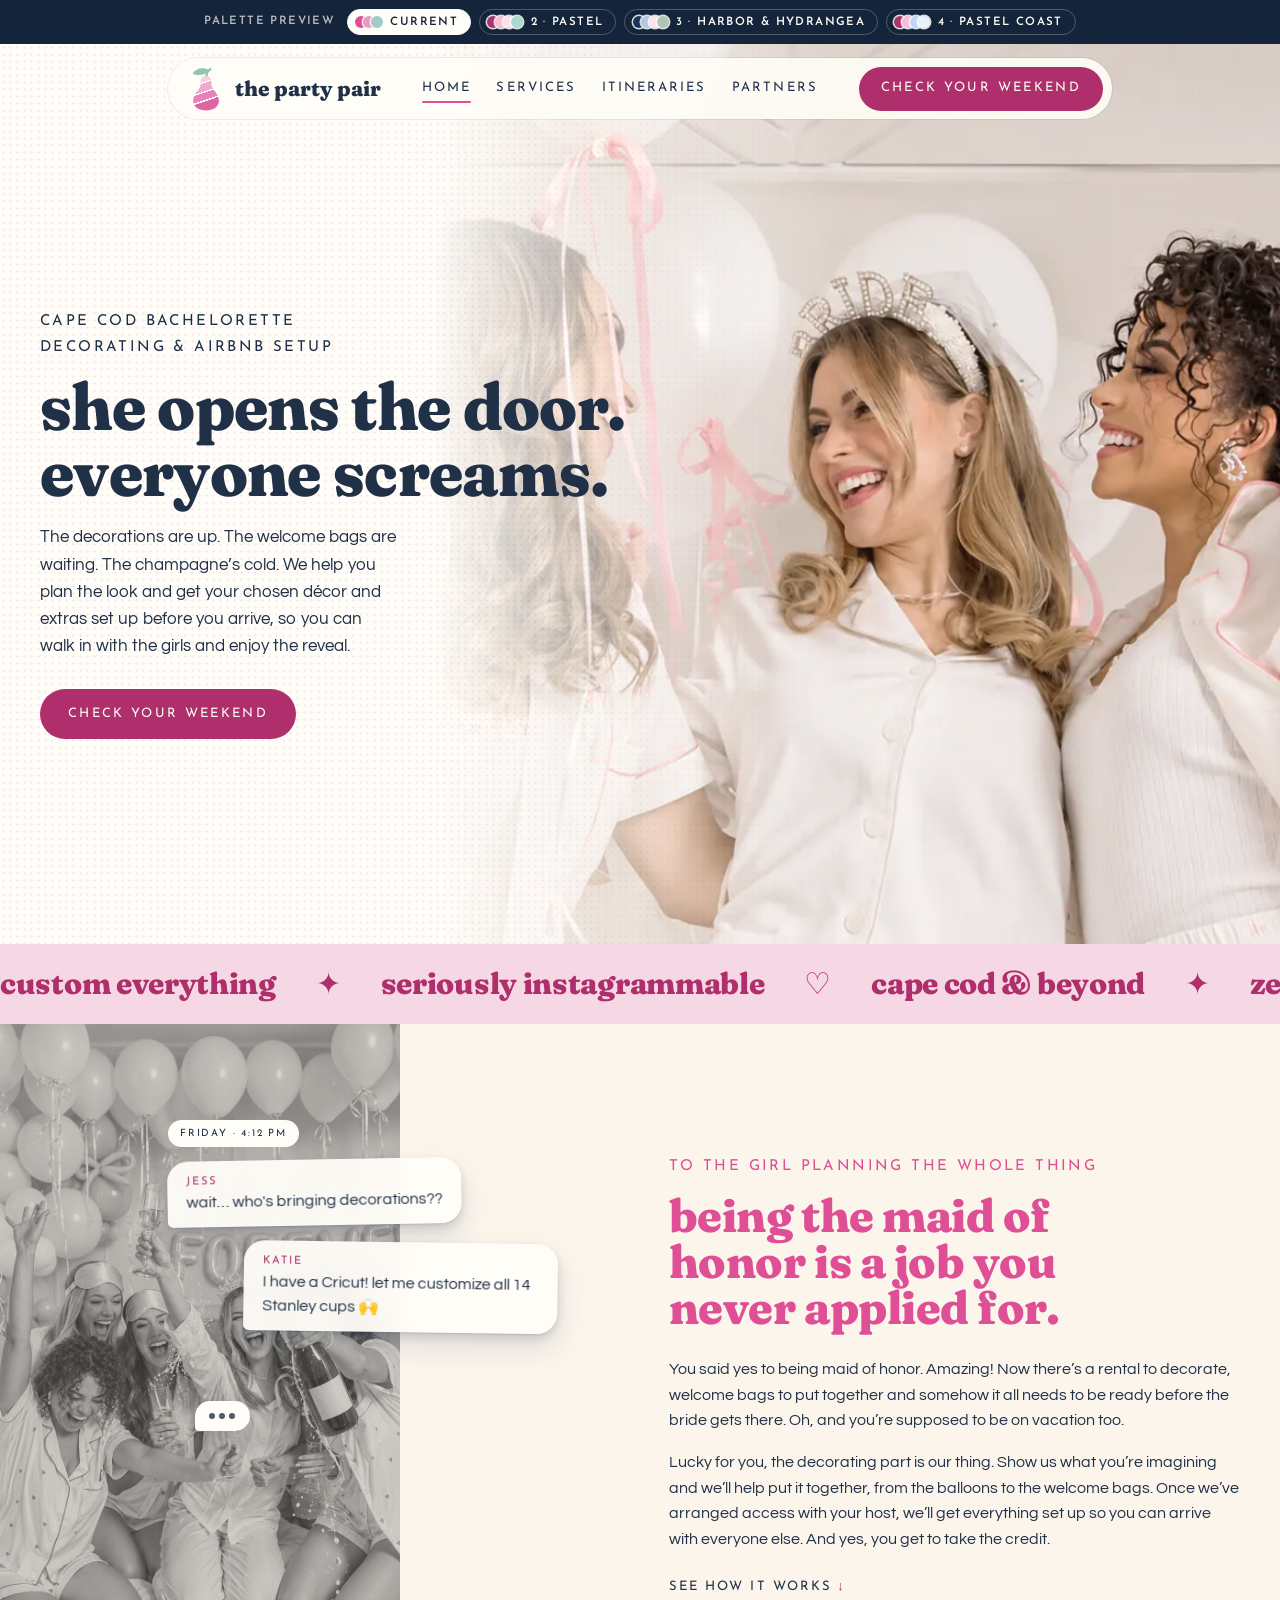
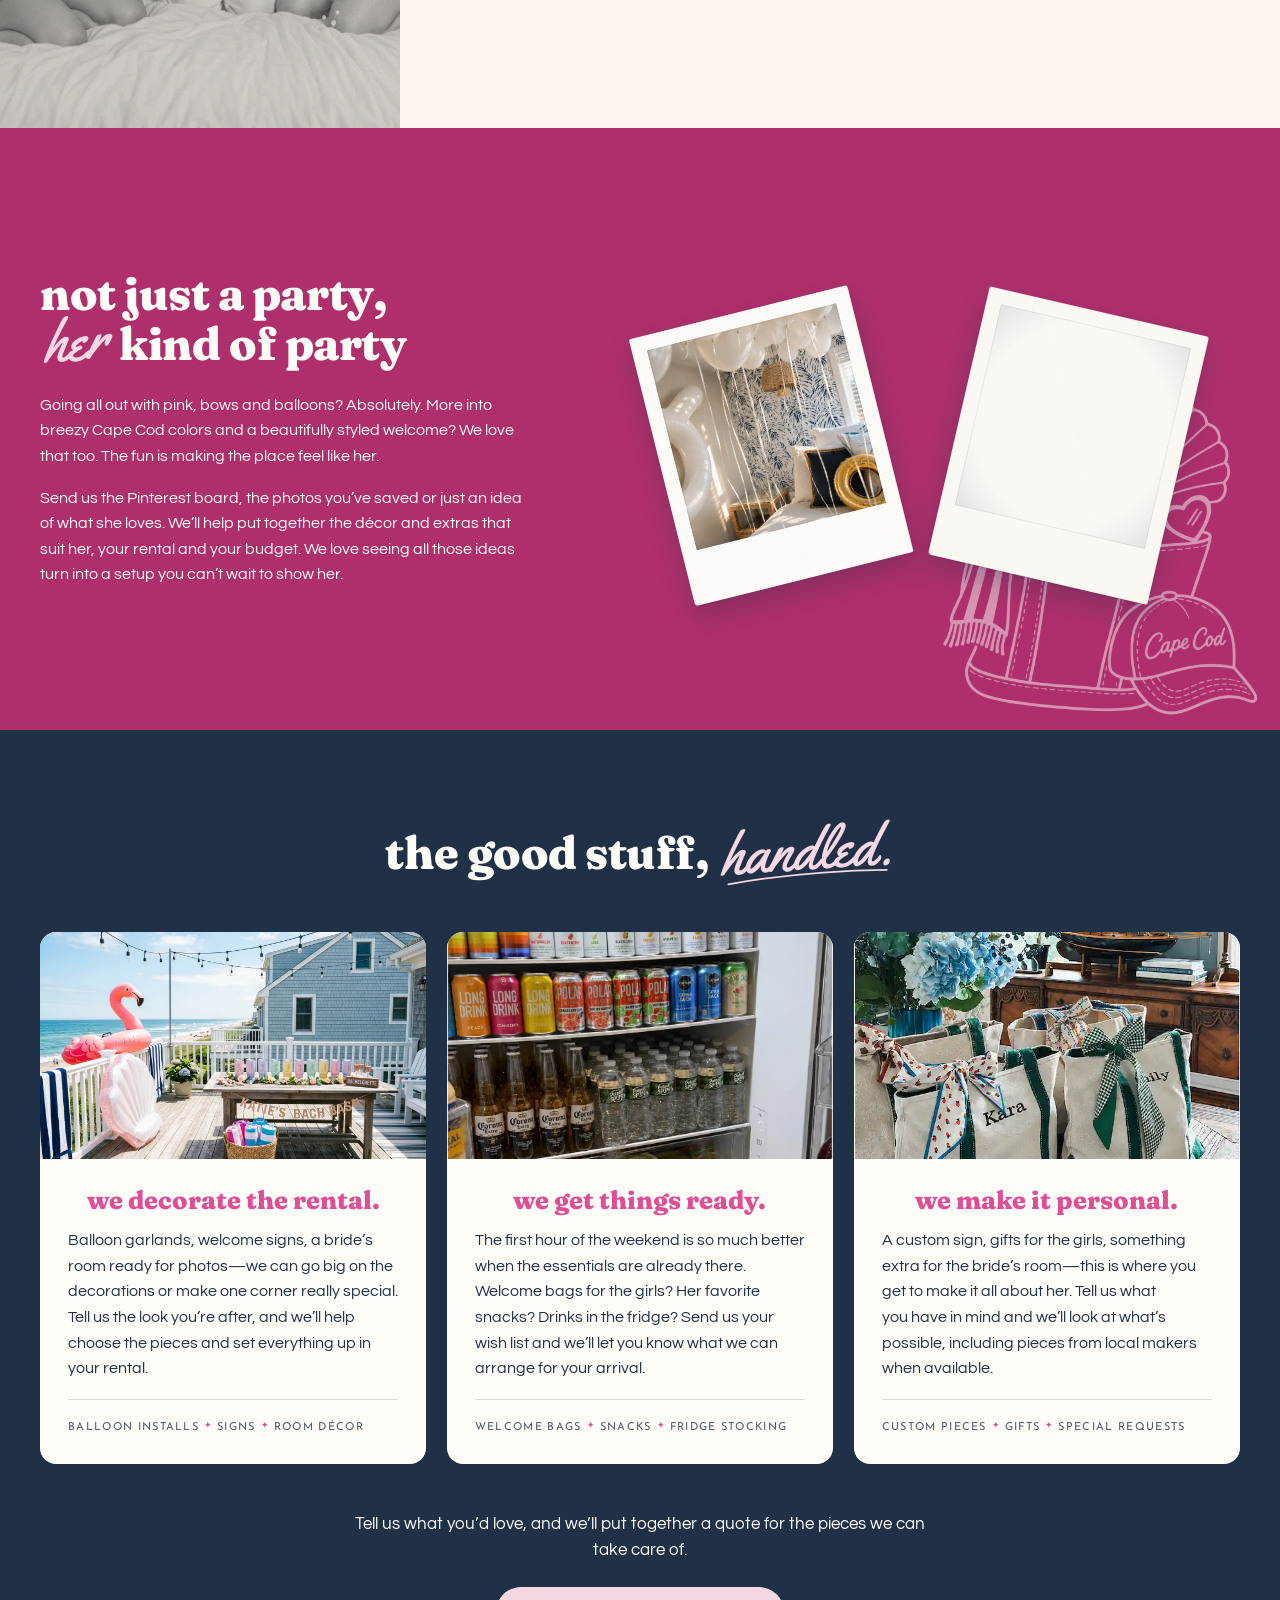
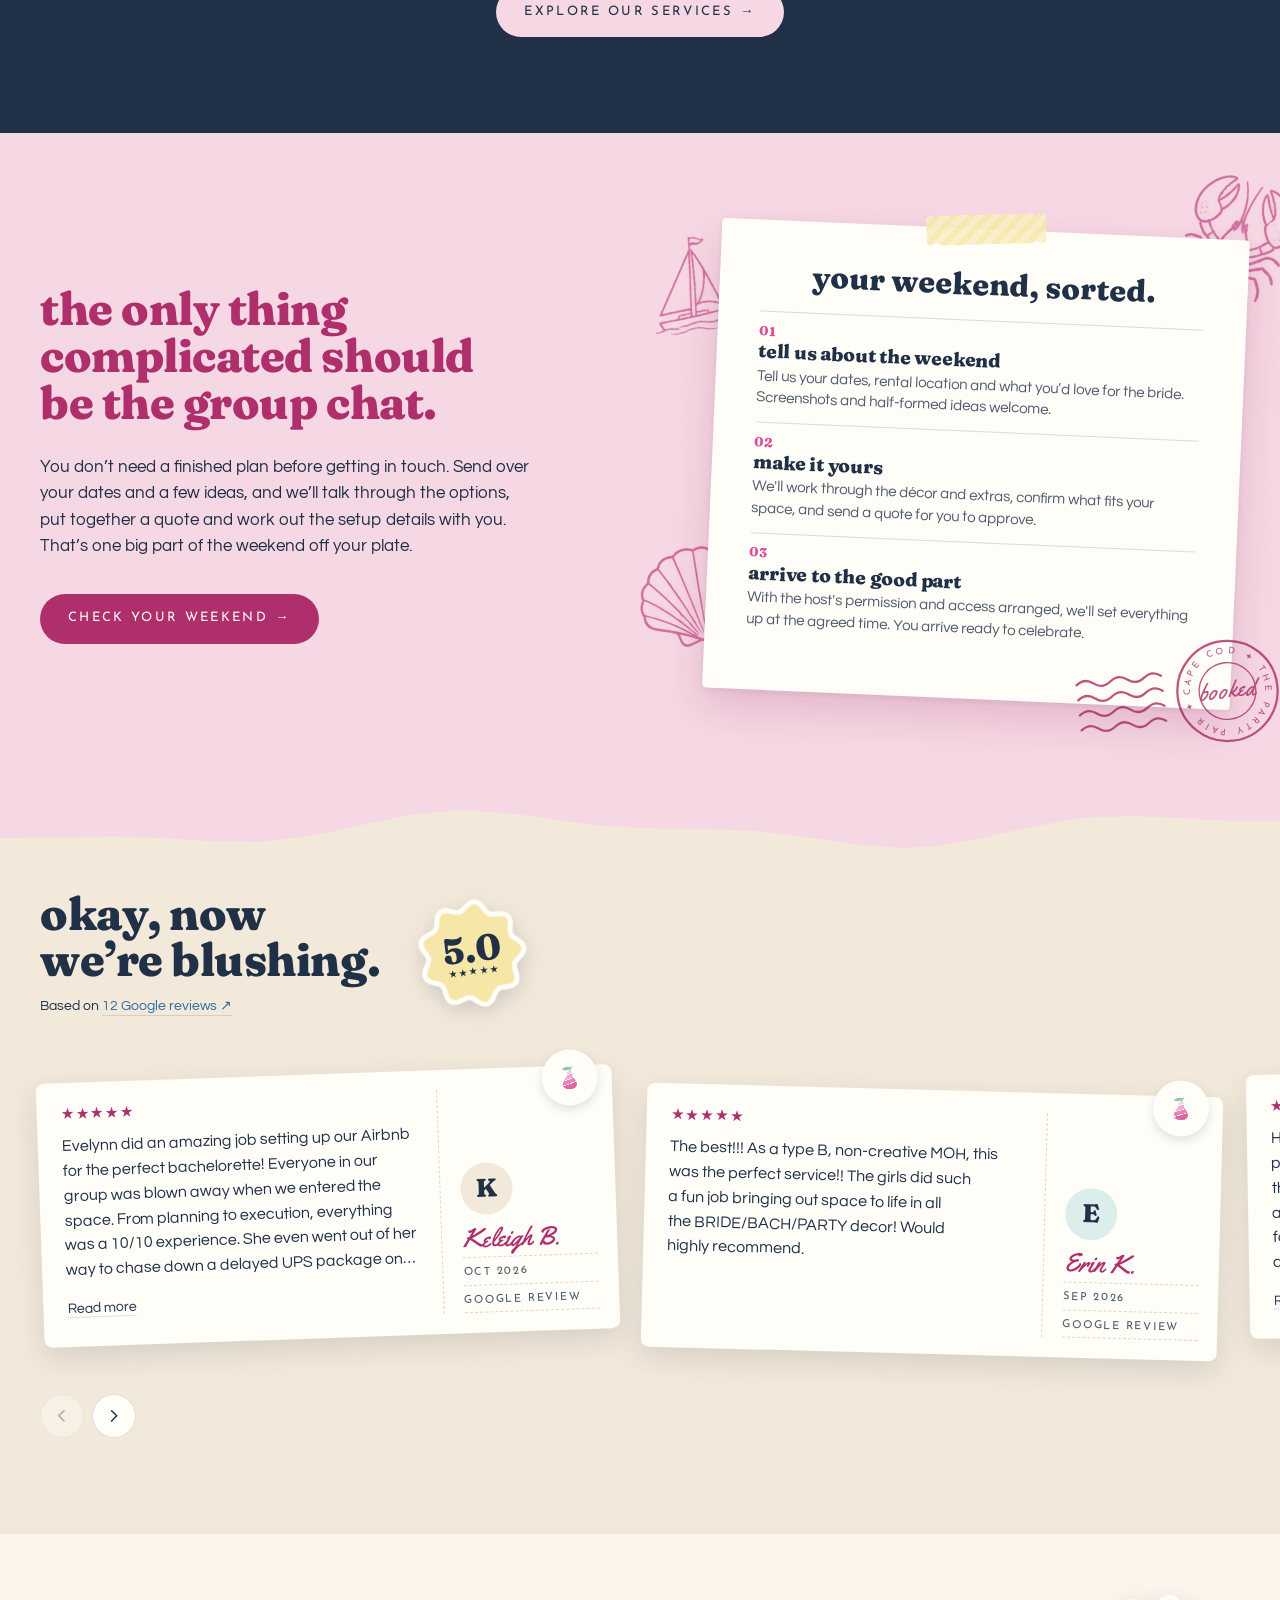
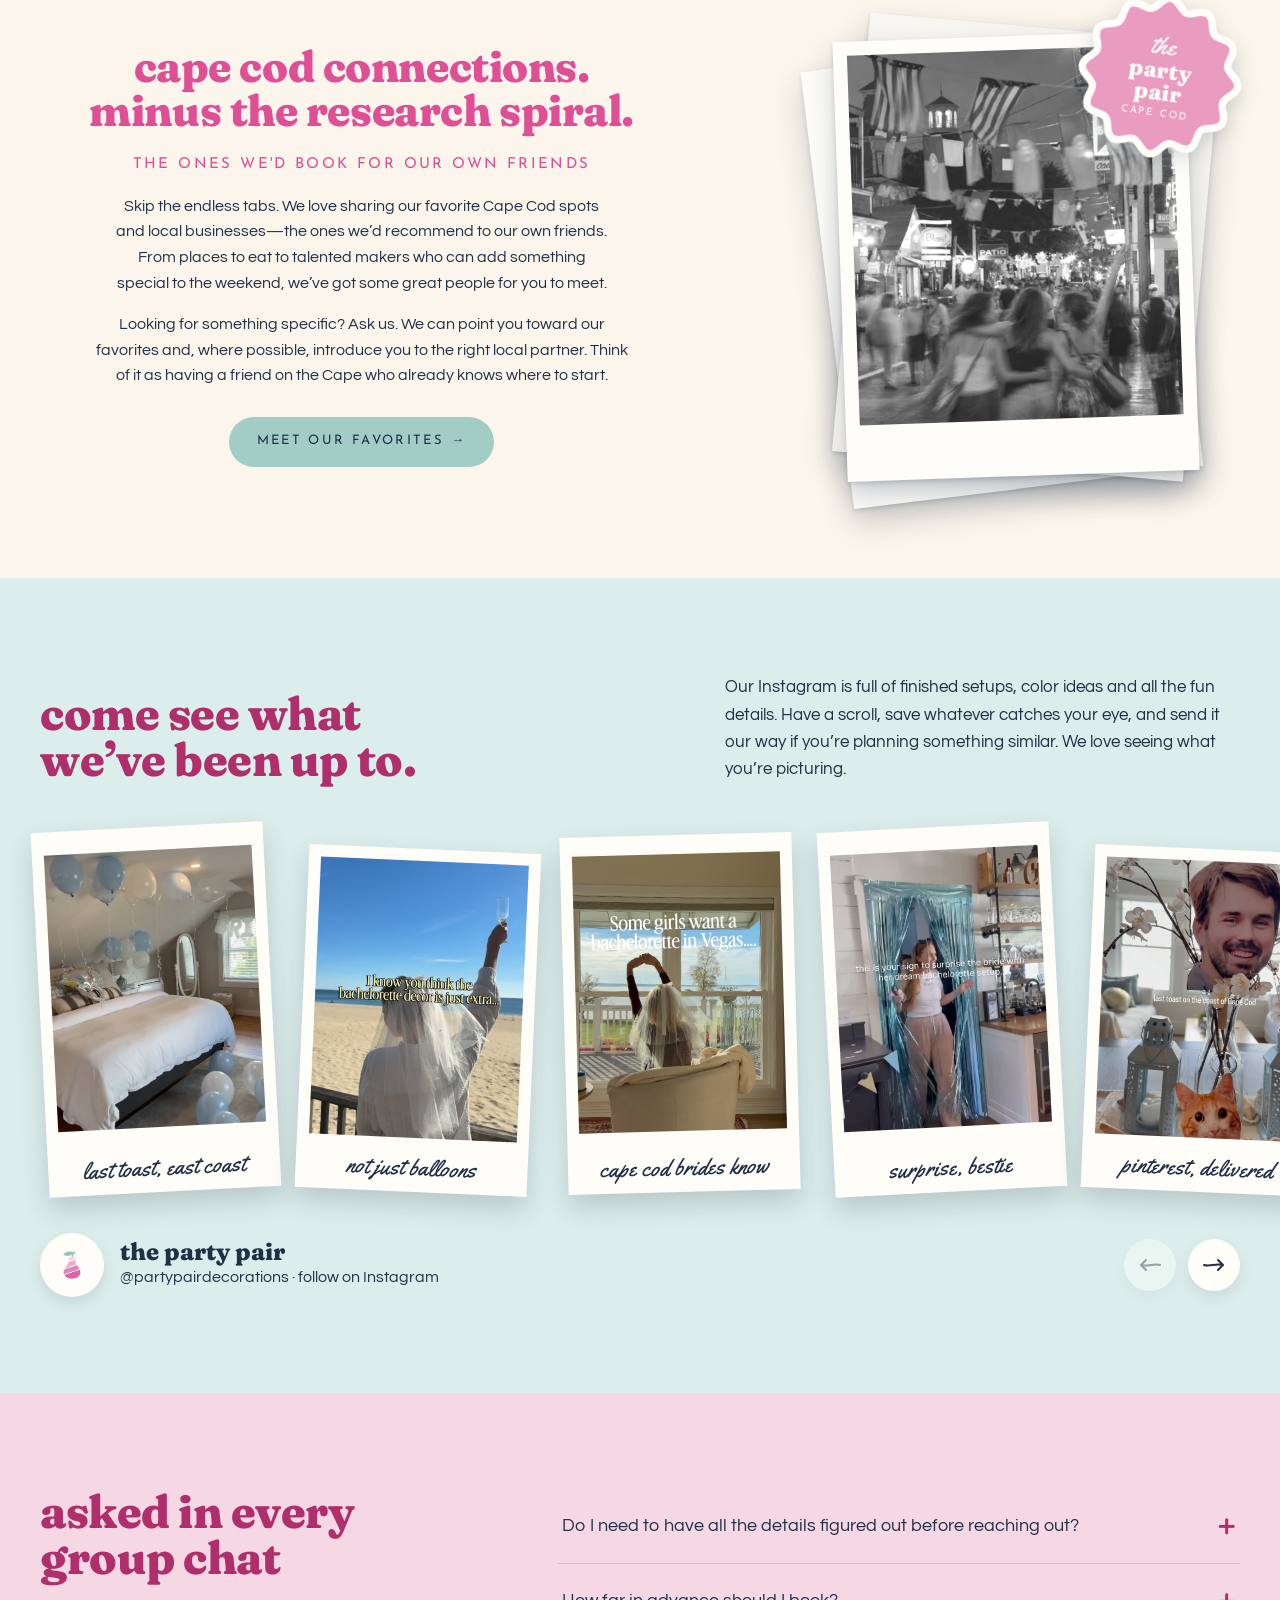
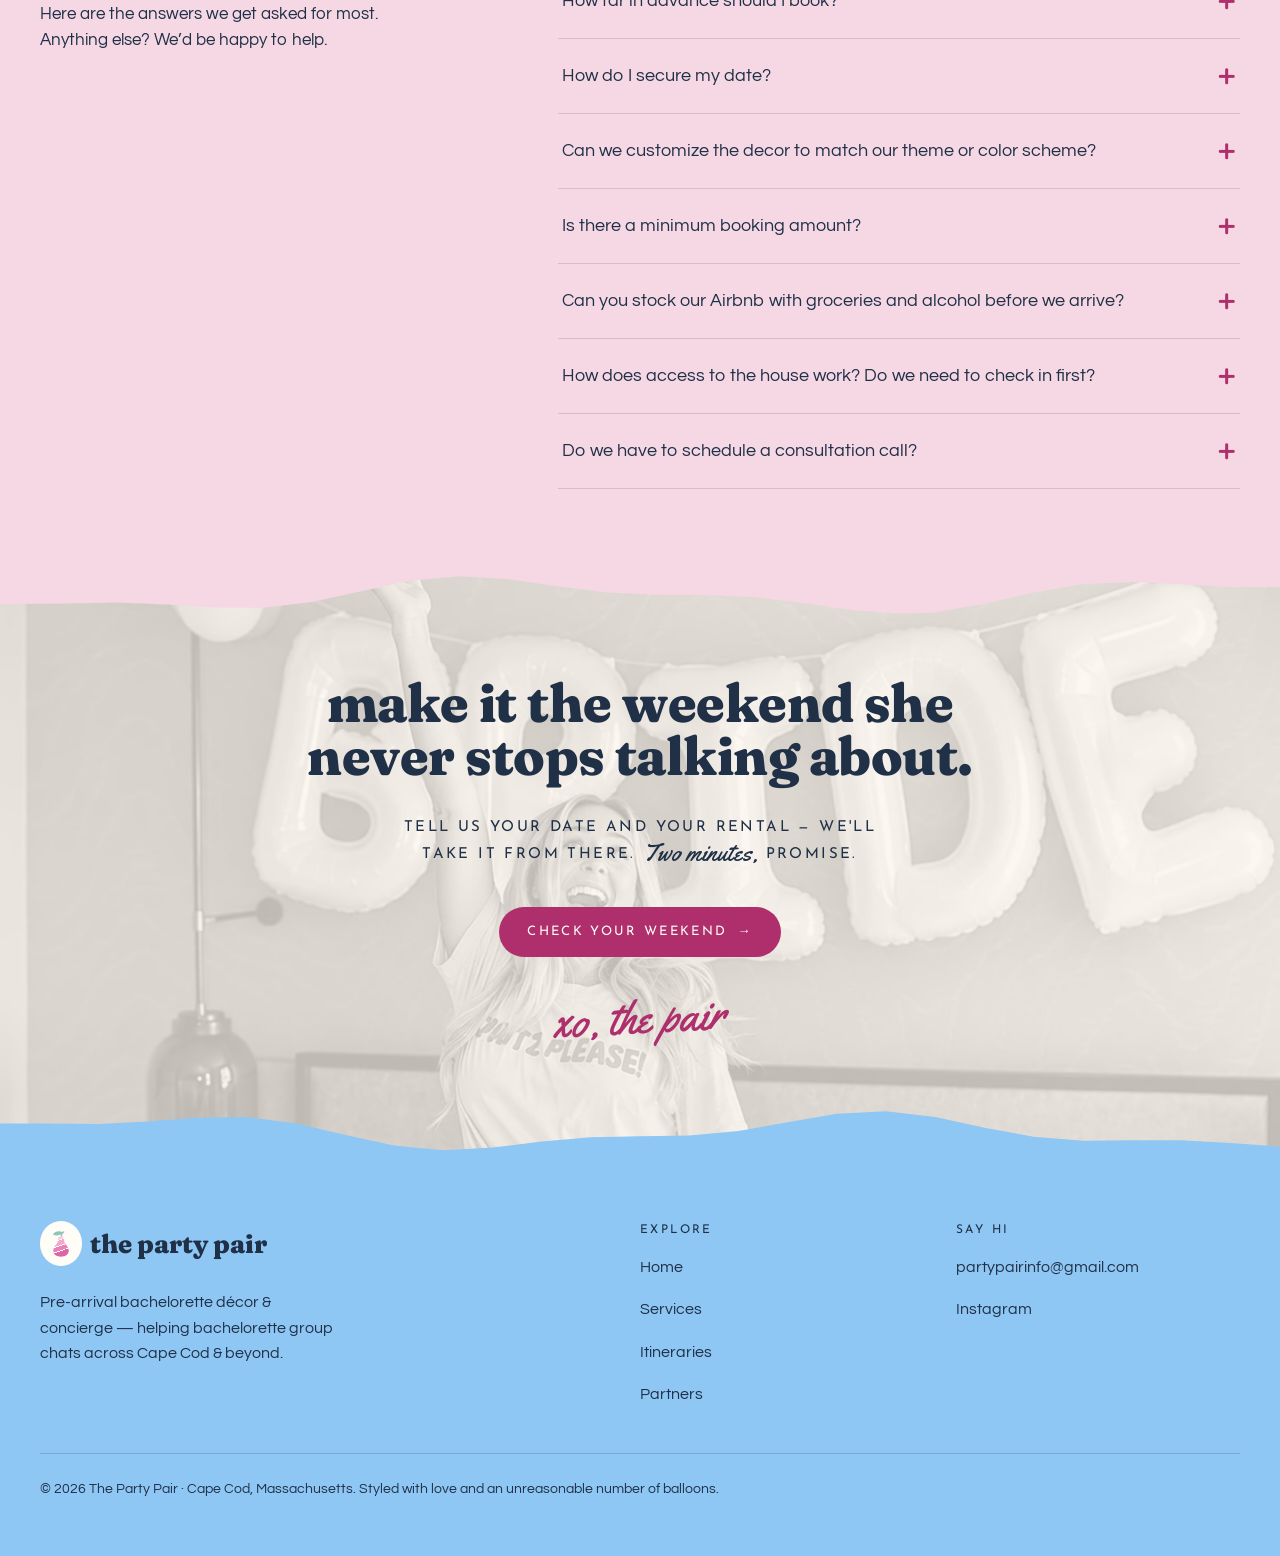
==== commit b5c0ffd3: "Mirror site/ at PartyPair 3904c88" ====
--- a/index.html
+++ b/index.html
@@ -18,7 +18,7 @@
   <link rel="icon" href="assets/img/pear.svg" type="image/svg+xml">
   <link rel="preconnect" href="https://fonts.googleapis.com">
   <link rel="preconnect" href="https://fonts.gstatic.com" crossorigin>
-  <link rel="stylesheet" href="https://fonts.googleapis.com/css2?family=Fraunces:opsz,wght,SOFT@9..144,900,100&family=Josefin+Sans:wght@600&family=Questrial&family=Yellowtail&display=swap">
+  <link rel="stylesheet" href="https://fonts.googleapis.com/css2?family=Fraunces:opsz,wght,SOFT@9..144,700..900,0..100&family=Josefin+Sans:wght@600&family=Questrial&family=Yellowtail&display=swap">
   <link rel="stylesheet" href="css/tokens.css">
   <link rel="stylesheet" href="css/base.css">
   <link rel="stylesheet" href="css/components.css">
@@ -27,10 +27,10 @@
   <link rel="stylesheet" href="css/chat.css">
   <link rel="stylesheet" href="css/her-party.css">
   <link rel="stylesheet" href="css/placeholders.css">
+  <link rel="stylesheet" href="css/what-we-do.css">
   <link rel="stylesheet" href="css/booking.css">
   <link rel="stylesheet" href="css/reviews.css">
   <link rel="stylesheet" href="css/partners.css">
-  <link rel="stylesheet" href="css/side-quest.css">
   <link rel="stylesheet" href="css/insta-grid.css">
   <link rel="stylesheet" href="css/faq.css">
   <link rel="stylesheet" href="css/finale.css">
@@ -68,7 +68,7 @@
       <div class="hero__copy">
         <p class="caps hero__kicker">Cape Cod bachelorette decorating &amp; Airbnb setup</p>
         <h1><span class="hero__line">She opens the door.</span> <span class="hero__line">Everyone screams.</span></h1>
-        <p class="hero__lead">The decorations are up. The welcome bags are waiting. The champagne's cold. <strong>The whole house is ready for her big entrance before you've even crossed the bridge.</strong></p>
+        <p class="hero__lead">The decorations are up. The welcome bags are waiting. The champagne&rsquo;s cold. We help you plan the look and get your chosen d&eacute;cor and extras set up before you arrive, so you can walk in with the girls and enjoy the reveal.</p>
         <div class="hero__ctas">
           <button class="btn btn--primary" data-open-inquiry>Check your weekend</button>
         </div>
@@ -86,12 +86,11 @@
     <section class="section problem">
       <div class="container problem__grid">
         <div class="problem__copy">
+          <p class="caps problem__eyebrow">To the girl planning the whole thing</p>
           <h2>Being the maid of honor is a job you never applied for.</h2>
-          <p>Fourteen girls. Four group chats. A rental with a "no tape on the walls" rule. And somehow you're supposed to make the whole place look incredible. While on vacation. Sure.</p>
-          <p>We turn your rental into the bachelorette weekend you've all been dreaming about: decorations up, welcome bags waiting, fridge stocked, everything ready for her big entrance.</p>
-          <p>Katie still gets to be the Cricut queen. Nobody checks a second suitcase. You get to enjoy the party.</p>
-          <button type="button" class="btn btn--primary problem__cta" data-open-inquiry>Hand it to us <span aria-hidden="true">&rarr;</span></button>
-        </div>
+          <p>You said yes to being maid of honor. Amazing! Now there&rsquo;s a rental to decorate, welcome bags to put together and somehow it all needs to be ready before the bride gets there. Oh, and you&rsquo;re supposed to be on vacation too.</p>
+          <p>Lucky for you, the decorating part is our thing. Show us what you&rsquo;re imagining and we&rsquo;ll help put it together, from the balloons to the welcome bags. Once we&rsquo;ve arranged access with your host, we&rsquo;ll get everything set up so you can arrive with everyone else. And yes, you get to take the credit.</p>
+          <a class="caps problem__jump" href="#how-booking-works"><span class="problem__jump-text">See how it works</span> <span class="problem__jump-arrow" aria-hidden="true">&darr;</span></a>        </div>
         <div class="chat-stack" aria-label="The group chat, before The Party Pair">
           <!-- a tall photo bleeding off the left edge; the chat sits on its edge -->
           <figure class="chat-photo" aria-hidden="true">
@@ -106,32 +105,63 @@
       </div>
     </section>
 
-    <!-- ============ PLACEHOLDER: Her kind of party ============ -->
+    <!-- ============ Her kind of party ============ -->
     <section class="section her-party" id="her-party">
       <div class="container her-party__grid">
         <div class="her-party__copy">
           <h2>Not just a party, <span class="script">her</span> kind of party</h2>
-          <p>Placeholder: a line or two about building the weekend around who she actually is. Her colors, her favorite drink, the inside jokes only the group chat gets.</p>
-          <p>Placeholder: no two setups look the same, because no two brides are the same.</p>
-        </div>
-        <!-- Polaroids drop onto the pile one every 1.5s (js/polaroids.js).
+          <p>Going all out with pink, bows and balloons? Absolutely. More into breezy Cape Cod colors and a beautifully styled welcome? We love that too. The fun is making the place feel like her.</p>
+          <p>Send us the Pinterest board, the photos you&rsquo;ve saved or just an idea of what she loves. We&rsquo;ll help put together the d&eacute;cor and extras that suit her, your rental and your budget. We love seeing all those ideas turn into a setup you can&rsquo;t wait to show her.</p>
+        </div>
+        <!-- Polaroids drop onto the pile one every 0.9s (js/polaroids.js).
              PLACEHOLDER photos: swap for real Party Pair weekends. -->
         <div class="polaroids" aria-label="Photos from recent weekends">
           <img class="polaroids__stamp" src="assets/Stamps/background_stamp.png" alt="" width="1254" height="1254" loading="lazy" decoding="async">
-          <figure class="polaroid" style="--r: -13deg; --x: -40%; --y: -24%"><img src="assets/PP_Images/Coastal%20Lobster%20Gift%20Favour%20Display.webp" alt="Coastal lobster-themed gift favour display" loading="lazy" decoding="async"></figure>
-          <figure class="polaroid" style="--r: 11deg; --x: 39%; --y: -28%"><img src="assets/PP_Images/Balloon-Filled%20Bedroom%20Retreat.webp" alt="Bedroom filled with balloons" loading="lazy" decoding="async"></figure>
-          <figure class="polaroid" style="--r: 4deg; --x: -36%; --y: 25%"><img src="assets/PP_Images/Lobster-Themed%20Blue%20and%20White%20Party%20Cart.webp" alt="Lobster-themed blue and white party cart" loading="lazy" decoding="async"></figure>
-          <figure class="polaroid" style="--r: -17deg; --x: 38%; --y: 20%"><img src="assets/PP_Images/Lobster_Table.webp" alt="Outdoor table set with a giant lobster, red gingham and striped runners" loading="lazy" decoding="async"></figure>
-          <figure class="polaroid" style="--r: -4deg; --x: 1%; --y: -2%"><img src="assets/PP_Images/Love%20Is%20Brewing_%20Nikki%E2%80%99s%20Bachelorette.webp" alt="“Love Is Brewing” bachelorette setup for Nikki" loading="lazy" decoding="async"></figure>
-        </div>
-      </div>
-    </section>
-
-    <!-- ============ PLACEHOLDER: You dream it ============ -->
-    <section class="section placeholder placeholder--dream" id="dream-it">
-      <div class="container section-intro">
-        <h2>You dream it. We do the running around.</h2>
-        <p class="lead">Placeholder: content for this section to come.</p>
+          <figure class="polaroid" style="--r: -14deg; --x: -66%; --y: 6%"><img src="assets/PP_Images/Balloon-Filled%20Bedroom%20Retreat.webp" alt="Bedroom filled with balloons" loading="lazy" decoding="async"></figure>
+          <figure class="polaroid" style="--r: 13deg; --x: 66%; --y: 6%"><img src="assets/PP_Images/Lobster-Themed%20Blue%20and%20White%20Party%20Cart.webp" alt="Lobster-themed blue and white party cart" loading="lazy" decoding="async"></figure>
+          <figure class="polaroid" style="--r: 2deg; --x: 0%; --y: -12%"><img src="assets/PP_Images/Love%20Is%20Brewing_%20Nikki%E2%80%99s%20Bachelorette.webp" alt="“Love Is Brewing” bachelorette setup for Nikki" loading="lazy" decoding="async"></figure>
+        </div>
+      </div>
+    </section>
+
+    <!-- ============ What we do (css/what-we-do.css) ============ -->
+    <section class="wwd" id="what-we-do" aria-labelledby="wwd-title">
+      <div class="container">
+        <div class="wwd__head">
+          <h2 id="wwd-title">The good stuff, <span class="script">handled.<svg class="wwd__inkline" viewBox="0 0 230 14" preserveAspectRatio="none" aria-hidden="true"><path d="M3 10 Q110 -2 227 5" fill="none" stroke="currentColor" stroke-linecap="round" stroke-width="2.5"/></svg></span></h2>
+        </div>
+        <!-- PLACEHOLDER photos: stand-ins from assets/PP_Images (also used in
+             the polaroid pile); swap for photos chosen for each card -->
+        <div class="wwd__cards">
+          <article class="wwd-card">
+            <img class="wwd-card__photo" src="assets/img/deck-floats.webp" alt="Beach-house deck set for a bachelorette: pastel name tumblers on a long table, a &ldquo;Katie&rsquo;s Bach Bash&rdquo; banner, pool floats and rolled towels" width="1400" height="1046" loading="lazy" decoding="async">
+            <div class="wwd-card__body">
+              <h3>We decorate the rental.</h3>
+              <p>Balloon garlands, welcome signs, a bride&rsquo;s room ready for photos&mdash;we can go big on the decorations or make one corner really special. Tell us the look you&rsquo;re after, and we&rsquo;ll help choose the pieces and set everything up in your rental.</p>
+              <ul class="caps wwd-card__tags" aria-label="For example"><li>Balloon installs</li><li>Signs</li><li>Room d&eacute;cor</li></ul>
+            </div>
+          </article>
+          <article class="wwd-card">
+            <img class="wwd-card__photo" src="assets/img/stocked-fridge.webp" alt="A rental fridge stocked before arrival: shelves of seltzers, beers, water and chilled prosecco" width="1090" height="1443" style="object-position: 50% 28%" loading="lazy" decoding="async">
+            <div class="wwd-card__body">
+              <h3>We get things ready.</h3>
+              <p>The first hour of the weekend is so much better when the essentials are already there. Welcome bags for the girls? Her favorite snacks? Drinks in the fridge? Send us your wish list and we&rsquo;ll let you know what we can arrange for your arrival.</p>
+              <ul class="caps wwd-card__tags" aria-label="For example"><li>Welcome bags</li><li>Snacks</li><li>Fridge stocking</li></ul>
+            </div>
+          </article>
+          <article class="wwd-card">
+            <img class="wwd-card__photo" src="assets/img/chintz-room-totes.webp" alt="Canvas totes embroidered with each guest&rsquo;s name and tied with ribbons, in a floral-papered room with a model sailboat" width="600" height="800" style="object-position: 50% 78%" loading="lazy" decoding="async">
+            <div class="wwd-card__body">
+              <h3>We make it personal.</h3>
+              <p>A custom sign, gifts for the girls, something extra for the bride&rsquo;s room&mdash;this is where you get to make it all about her. Tell us what you have in mind and we&rsquo;ll look at what&rsquo;s possible, including pieces from local makers when available.</p>
+              <ul class="caps wwd-card__tags" aria-label="For example"><li>Custom pieces</li><li>Gifts</li><li>Special requests</li></ul>
+            </div>
+          </article>
+        </div>
+        <div class="wwd__foot">
+          <p>Tell us what you&rsquo;d love, and we&rsquo;ll put together a quote for the pieces we can take care of.</p>
+          <a class="btn" href="services.html">Explore our services <span class="arr" aria-hidden="true">→</span></a>
+        </div>
       </div>
     </section>
 
@@ -140,7 +170,7 @@
       <div class="container booking__inner">
         <div class="booking__head">
           <h2 id="booking-title">The only thing complicated should be the group chat.</h2>
-          <p class="booking__lead">No 47-step planning spreadsheet required. Here’s how we get from your first message to her first look.</p>
+          <p class="booking__lead">You don’t need a finished plan before getting in touch. Send over your dates and a few ideas, and we’ll talk through the options, put together a quote and work out the setup details with you. That’s one big part of the weekend off your plate.</p>
           <button type="button" class="btn btn--primary" data-open-inquiry>Check your weekend <span class="arr" aria-hidden="true">→</span></button>
         </div>
         <!-- The plan card; steps rendered from js/content/booking.js -->
@@ -182,7 +212,7 @@
     <!-- ============ Cape Cod connections (partners) ============
          Split band after Bach Babes' partners section: copy on the left,
          a stack of prints with a sticker on the right (order set in CSS).
-         PROPOSED copy; the front print is a real photo. -->
+         Body copy from the owners (2026-11-26); the front print is a real photo. -->
     <section class="partners" id="connections">
       <div class="partners__art">
         <div class="partners__stack">
@@ -202,49 +232,9 @@
       <div class="partners__copy">
         <h2>Cape Cod connections.<br class="partners__br"> Minus the research spiral.</h2>
         <p class="caps partners__caps">The ones we'd book for our own friends</p>
-        <p>Skip the 47 open tabs. These are our favorite local businesses, the ones we'd book for our own friends, and every one of them offers Party Pair clients a little something extra.</p>
+        <p>Skip the endless tabs. We love sharing our favorite Cape Cod spots and local businesses&mdash;the ones we&rsquo;d recommend to our own friends. From places to eat to talented makers who can add something special to the weekend, we&rsquo;ve got some great people for you to meet.</p>
+        <p>Looking for something specific? Ask us. We can point you toward our favorites and, where possible, introduce you to the right local partner. Think of it as having a friend on the Cape who already knows where to start.</p>
         <a class="btn btn--seaglass partners__btn" href="partners.html">Meet our favorites <span aria-hidden="true">→</span></a>
-      </div>
-    </section>
-
-    <!-- ============ PLACEHOLDER: Side quest (travel beyond the Cape) ============ -->
-    <section class="section placeholder placeholder--petal side-quest" id="side-quest">
-      <!-- Film strip flush against the left edge, gently tilted, running off the
-           top and bottom. Frames 1–2 are real photos; frames 3–6 are still a
-           PLACEHOLDER beach shot: swap for real out-of-Cape weekends. -->
-      <div class="film" aria-hidden="true">
-        <div class="film__strip">
-          <img src="assets/PP_Images/Blonde%20Women%20Aboard%20a%20Sunlit%20Boat.webp" alt="" width="1032" height="1524" loading="lazy" decoding="async">
-          <img src="assets/PP_Images/Veiled%20Bride%20Toasting%20by%20the%20Sea.webp" alt="" width="1063" height="1479" loading="lazy" decoding="async">
-          <img src="assets/img/insta/DfAjtWYR1DE.jpg" alt="" width="540" height="960" loading="lazy" decoding="async">
-          <img src="assets/img/insta/DfAjtWYR1DE.jpg" alt="" width="540" height="960" loading="lazy" decoding="async">
-          <img src="assets/img/insta/DfAjtWYR1DE.jpg" alt="" width="540" height="960" loading="lazy" decoding="async">
-          <img src="assets/img/insta/DfAjtWYR1DE.jpg" alt="" width="540" height="960" loading="lazy" decoding="async">
-        </div>
-        <svg class="film__spark" viewBox="-2 -2 104 104"><path d="M50.71 3.43 L54.66 22.60 Q56.89 33.37 66.08 27.33 L82.43 16.57 Q85.36 14.64 83.43 17.57 L72.67 33.92 Q66.63 43.11 77.40 45.34 L96.57 49.29 Q100.00 50.00 96.57 50.71 L77.40 54.66 Q66.63 56.89 72.67 66.08 L83.43 82.43 Q85.36 85.36 82.43 83.43 L66.08 72.67 Q56.89 66.63 54.66 77.40 L50.71 96.57 Q50.00 100.00 49.29 96.57 L45.34 77.40 Q43.11 66.63 33.92 72.67 L17.57 83.43 Q14.64 85.36 16.57 82.43 L27.33 66.08 Q33.37 56.89 22.60 54.66 L3.43 50.71 Q0.00 50.00 3.43 49.29 L22.60 45.34 Q33.37 43.11 27.33 33.92 L16.57 17.57 Q14.64 14.64 17.57 16.57 L33.92 27.33 Q43.11 33.37 45.34 22.60 L49.29 3.43 Q50.00 0.00 50.71 3.43 Z"/></svg>
-      </div>
-      <div class="side-quest__grid">
-        <div class="side-quest__head">
-          <p class="script side-quest__kicker">Side Quest</p>
-          <h2>Partying beyond the Cape? Consider it handled.</h2>
-          <p>Love our decor, but your bride's heart is set on somewhere beyond Cape Cod? No problem, babe! While the Cape is our home base, we're always up for taking the celebration on the road.</p>
-        </div>
-        <div class="side-quest__copy">
-          <!-- travel line art, peeking out from behind the route card's bottom-right corner -->
-          <img class="side-quest__stamp" src="assets/Stamps/travel_stamp.png" alt="" width="1254" height="1254" loading="lazy" decoding="async">
-          <!-- Route card: the places we travel to, joined by a dashed line -->
-          <div class="route">
-            <h3>Where we'll go</h3>
-            <ol>
-              <li><span class="route__pin" aria-hidden="true"></span><span class="route__place">Cape Cod</span><span class="route__how">Home base</span></li>
-              <li><span class="route__pin" aria-hidden="true"></span><span class="route__place">Nantucket</span><span class="route__how">By ferry</span></li>
-              <li><span class="route__pin" aria-hidden="true"></span><span class="route__place">Martha's Vineyard</span><span class="route__how">By ferry</span></li>
-              <li><span class="route__pin" aria-hidden="true"></span><span class="route__place">Newport, RI</span><span class="route__how">By car</span></li>
-              <li><span class="route__pin" aria-hidden="true"></span><span class="route__place">Boston</span><span class="route__how">By car</span></li>
-              <li><span class="route__pin" aria-hidden="true"></span><span class="route__place">&amp; beyond</span><span class="route__how">By plane</span></li>
-            </ol>
-          </div>
-        </div>
       </div>
     </section>
 
@@ -252,8 +242,8 @@
     <section class="section transform" id="gallery">
       <div class="container">
         <div class="section-intro">
-          <h2>It's not the balloons.<br>It's the moment she walks&nbsp;in.</h2>
-          <p class="lead">The second she opens that door and immediately knows she mattered enough for this to be done right — that's a reaction you can't recreate twice. Straight from our recent weekends:</p>
+          <h2>Come see what we&rsquo;ve been up&nbsp;to.</h2>
+          <p class="lead">Our Instagram is full of finished setups, color ideas and all the fun details. Have a scroll, save whatever catches your eye, and send it our way if you&rsquo;re planning something similar. We love seeing what you&rsquo;re picturing.</p>
         </div>
 
         <div data-insta-grid></div>
@@ -263,7 +253,10 @@
     <!-- ============ FAQ (rendered from js/content/faq.js) ============ -->
     <section class="section faq" id="faq">
       <div class="container faq__grid">
-        <h2>Asked in every group chat</h2>
+        <div class="faq__head">
+          <h2>Asked in every group chat</h2>
+          <p class="faq__lead">Here are the answers we get asked for most. Anything else? We&rsquo;d be happy to help.</p>
+        </div>
         <div data-faq></div>
       </div>
     </section>
--- a/css/tokens.css
+++ b/css/tokens.css
@@ -50,7 +50,15 @@
   --route-home-chip: var(--petal);
   --route-home-ink: var(--pear-deep);
   --faq-bg: var(--petal);
-  --dream-bg: var(--seafoam);             /* "you dream it" band: mint, between two pink bands */
+  /* "what we do" band (css/what-we-do.css): the site's one dark band, a
+     greyscale photo washed in ink. Pale type, blush accents, blush pill. */
+  --dream-bg: var(--ink);                 /* the wash over the photo */
+  --dream-ink: var(--paper);              /* headline and body */
+  --dream-accent: var(--petal);           /* script "handled.", ink line, ticks */
+  --dream-rule: color-mix(in srgb, var(--paper) 38%, transparent);
+  --dream-btn-bg: var(--petal);
+  --dream-btn-ink: var(--ink);
+  --dream-btn-hover: var(--paper);
   --booking-bg: var(--petal);             /* booking band: a light tint, so the card leads */
   --footer-bg: var(--coastal);
   /* form-success confetti (js/confetti.js), comma-separated */
@@ -62,11 +70,14 @@
   --font-script: 'Flanogant', 'Flanogant Clean', 'Yellowtail', cursive;
   --font-caps: 'Milk and Clay', 'Josefin Sans', 'Helvetica Neue', sans-serif;
   --font-body: 'Gentle Side', 'Questrial', 'Helvetica Neue', Arial, sans-serif;
+  /* the display stand-in's variable axes, on every display-font rule:
+     Fraunces at 800, half-soft (owner pick 2026-11-26, over Black 900) */
+  --display-axes: 'SOFT' 50, 'wght' 800;
 
   --text-hero: clamp(2.9rem, 10vw, 6.75rem);
-  --text-h2: clamp(2.5rem, 4.6vw, 4rem);
-  --text-h3: clamp(1.4375rem, 2.6vw, 2.25rem);
-  --text-lead: clamp(1.0625rem, 1.8vw, 1.25rem);
+  --text-h2: clamp(2.25rem, 3.6vw, 3.25rem);
+  --text-h3: clamp(1.375rem, 2.2vw, 1.875rem);
+  --text-lead: clamp(1.0625rem, 1.3vw, 1.09375rem);
   --text-body: 1.0625rem;
   --text-small: 0.875rem;
 
--- a/css/base.css
+++ b/css/base.css
@@ -22,6 +22,13 @@
   overflow-x: clip;
 }
 
+/* desktop body copy: 16 px at 1.6 (Questrial's tall x-height reads
+   large); phones keep 17 px at 1.65 */
+@media (min-width: 64em) {
+  :root { --text-body: 1rem; }
+  body { line-height: 1.6; }
+}
+
 img, svg, video, canvas { display: block; max-width: 100%; }
 
 button, input, select, textarea {
@@ -36,7 +43,7 @@
   font-family: var(--font-display);
   font-weight: 400;
   font-style: normal;
-  font-variation-settings: 'SOFT' 100;
+  font-variation-settings: var(--display-axes);
   letter-spacing: -0.01em;
   line-height: 1;
   text-transform: lowercase;
--- a/css/components.css
+++ b/css/components.css
@@ -45,7 +45,7 @@
   gap: 0.55rem;
   font-family: var(--font-display);
   font-weight: 400;
-  font-variation-settings: 'SOFT' 100;
+  font-variation-settings: var(--display-axes);
   font-size: 1.3125rem;
   line-height: 1;
   letter-spacing: 0;
@@ -76,7 +76,7 @@
   gap: 2.5rem;
   font-family: var(--font-display);
   font-weight: 400;
-  font-variation-settings: 'SOFT' 100;
+  font-variation-settings: var(--display-axes);
   font-size: 1.875rem;
   letter-spacing: -0.01em;
   text-transform: lowercase;
--- a/css/nav.css
+++ b/css/nav.css
@@ -194,7 +194,7 @@
   padding: 0.85rem 0.2rem;
   font-family: var(--font-display);
   font-weight: 400;
-  font-variation-settings: 'SOFT' 100;
+  font-variation-settings: var(--display-axes);
   font-size: 2.75rem;
   line-height: 1.15;
   text-transform: lowercase;
--- a/css/hero.css
+++ b/css/hero.css
@@ -37,7 +37,7 @@
 }
 
 .hero {
-  --hero-h1-max: 3.485rem;
+  --hero-h1-max: 4.125rem;   /* the largest heading on the page */
   --hero-h: min(100svh, 62rem);
   position: relative;
   display: grid;
@@ -58,11 +58,13 @@
 /* the copy column is the container the headline sizes against */
 .hero__copy {
   container-type: inline-size;
-  width: min(100%, 34rem);
+  width: min(100%, 41rem);
   justify-items: start;
 }
 
+/* the kicker keeps a 34rem measure so it breaks onto two lines */
 .hero__kicker {
+  max-width: 34rem;
   margin-bottom: clamp(0.5rem, 1.4svh, 0.9rem);
   text-wrap: balance;
   color: var(--ink);
--- a/css/chat.css
+++ b/css/chat.css
@@ -18,8 +18,22 @@
 .problem h2 { color: var(--punch); margin-bottom: 1.625rem; }
 .problem__copy p { max-width: 36em; }
 .problem__copy p + p { margin-top: 1rem; }
-.problem__cta { margin-top: 1.75rem; }
+.problem__eyebrow { margin-bottom: 0.875rem; color: var(--caps-accent); }
 
+/* "See how it works ↓": jumps to the booking steps */
+.problem__jump {
+  display: inline-flex;
+  align-items: center;
+  gap: 0.4em;
+  margin-top: 1.5rem;
+  font-size: 0.8125rem;   /* a step under the 15px caps default */
+  color: var(--ink);
+  text-decoration: none;
+}
+.problem__jump-arrow { color: var(--pear-deep); transition: transform 0.2s var(--ease-out); }
+.problem__jump:hover .problem__jump-arrow { transform: translateY(3px); }
+/* underline the words only, never the arrow */
+.problem__jump:hover .problem__jump-text { text-decoration: underline; text-underline-offset: 0.3em; }
 .problem__grid {
   display: grid;
   gap: 2.5rem;
@@ -115,7 +129,7 @@
   /* the photo measures from the whole section, so nothing between them is positioned */
   .problem { isolation: isolate; }
   .problem .problem__grid,
-  .problem .chat-stack { position: static; }
+  .problem .chat-stack { position: static; padding-block: 0; }   /* the section's padding is the only air above and below */
   .problem :is(.problem__copy, .chat-bubble) { position: relative; z-index: 1; }
   .chat-photo { inset: 0 auto 0 0; width: calc(50% - 15rem); }
 }
--- a/css/her-party.css
+++ b/css/her-party.css
@@ -1,5 +1,5 @@
 /* ============================================================
-   HER KIND OF PARTY (homepage, .her-party) — PLACEHOLDER copy.
+   HER KIND OF PARTY (homepage, .her-party).
    A bold berry band: copy on the left, a pile of polaroids on the
    right that drop in one at a time (js/polaroids.js).
    ============================================================ */
@@ -16,22 +16,32 @@
   rotate: -4deg;
   padding-inline: 0.06em;
 }
-.her-party__copy p { max-width: 36em; color: var(--her-party-ink); }
+.her-party__copy p { max-width: 31em; color: var(--her-party-ink); }
 .her-party__copy p + p { margin-top: 1rem; }
 
 .her-party__grid { display: grid; gap: 3rem; align-items: center; }
 @media (min-width: 52em) {
   .her-party__grid { grid-template-columns: 1.05fr 0.95fr; gap: 4rem; }
 }
+/* wide screens: the copy column is only as wide as the copy (31em), and
+   everything else goes to the fanned prints */
+@media (min-width: 68.0625em) {
+  .her-party__grid { grid-template-columns: minmax(0, 31em) minmax(0, 1fr); }
+}
+/* 1440 px and up: a wider gap centres the bigger fan between the copy and
+   the screen edge */
+@media (min-width: 90em) {
+  .her-party__grid { gap: 7.5rem; }
+}
 
-/* Polaroid pile: smaller prints scattered around the centre of the area,
-   each pushed off by its own --x/--y (a share of the print's own size) and
-   tilted by --r, so it reads as a loose pile tossed on a table rather than
-   a neat stack. Later photos land on top. */
+/* Polaroid fan: three prints, each pushed off by its own --x/--y (a share
+   of the print's own size) and tilted by --r: left and right tipped out
+   and sitting lower, the centre print near-straight, raised and on top
+   (it's last in the markup, so it lands last). */
 .polaroids {
   position: relative;
   width: min(100%, 32rem);
-  aspect-ratio: 1 / 0.98;
+  aspect-ratio: 1 / 0.8;             /* hugs the fan, so the section's padding is the only air above and below */
   margin-inline: auto;
   container-type: inline-size;     /* prints size their frame in cqw (pile width) */
 }
@@ -39,10 +49,28 @@
 @media (max-width: 47.5em) {
   .polaroids { width: 80%; }
 }
+/* Print size by width (a share of the pile), each the largest that keeps
+   the fan on screen and clear of the copy: 55% from 1440 px (base rule
+   below), then smaller as the column narrows */
+@media (max-width: 89.99em) {
+  .polaroids .polaroid { width: 50%; }
+}
+@media (max-width: 80em) {
+  .polaroids .polaroid { width: 44%; }
+}
+@media (min-width: 68.0625em) and (max-width: 75em) {   /* small laptops: the tightest fit */
+  .polaroids .polaroid { width: 41%; }
+}
+@media (min-width: 47.5625em) and (max-width: 68em) {   /* tablets in two columns */
+  .polaroids .polaroid { width: 42%; }
+}
+@media (max-width: 47.5em) {   /* phones, stacked */
+  .polaroids .polaroid { width: 46%; }
+}
 .polaroids__stamp {
   position: absolute;
-  right: -18%;
-  bottom: -16%;
+  right: -22%;
+  bottom: -23%;
   width: 72%;
   height: auto;
   opacity: 0.5;
@@ -52,7 +80,7 @@
   position: absolute;
   left: 50%;
   top: 50%;
-  width: 59.8%;                    /* 15% bigger than the earlier 52% */
+  width: 55%;                      /* three prints fanned: left, right, then the centre one on top */
   aspect-ratio: 0.82;              /* a real instant print's proportions */
   margin: 0;
   padding: 3cqw 3cqw 10.5cqw;      /* thin sides and top, deep bottom lip */
--- a/css/placeholders.css
+++ b/css/placeholders.css
@@ -8,6 +8,3 @@
 .placeholder h2 { color: var(--punch); text-wrap: balance; }
 .placeholder--petal { background: var(--petal); }
 .placeholder--petal h2 { color: var(--pear-deep); }
-.placeholder--dream { background: var(--dream-bg); }
-.placeholder--dream h2 { color: var(--pear-deep); }
-
--- a/css/what-we-do.css
+++ b/css/what-we-do.css
@@ -0,0 +1,148 @@
+/* ============================================================
+   WHAT WE DO (homepage, .wwd) — "the good stuff, handled."
+   A solid colour block: the centred headline ("handled." in
+   the script face with a hand-drawn line under it), then
+   three paper cards (photo, display H3, body, a caps line of
+   examples), then the quote line centred with the pill below it
+   (as the band had before the cards).
+
+   Colour comes only from the --dream-* roles (tokens.css), so each
+   palette in css/palettes.css recolours the band. Cards follow the
+   design guide's card row (§ layout D): paper, 16 px radius, display
+   H3 in Punch on paper.
+   ============================================================ */
+
+.wwd {
+  padding-block: var(--space-section);
+  background: var(--dream-bg);
+  color: var(--dream-ink);
+}
+
+/* --- headline (unchanged look) --- */
+.wwd__head { max-width: 55rem; margin: 0 auto clamp(2.5rem, 4.5vw, 3.5rem); text-align: center; }
+
+.wwd h2 { color: var(--dream-ink); text-wrap: balance; }
+.wwd h2 .script {
+  position: relative;
+  display: inline-block;
+  font-size: 1.3em;
+  line-height: 0.8;
+  color: var(--dream-accent);
+  rotate: -4deg;
+  padding-inline: 0.06em;
+  white-space: nowrap;
+}
+
+/* the hand-drawn line under "handled." */
+.wwd__inkline {
+  position: absolute;
+  left: 4%;
+  bottom: -0.12em;
+  width: 92%;
+  height: 0.16em;
+  overflow: visible;
+}
+
+/* --- cards --- */
+.wwd__cards {
+  display: grid;
+  grid-template-columns: repeat(3, minmax(0, 1fr));
+  gap: clamp(1rem, 1.6vw, 1.375rem);
+}
+.wwd-card {
+  display: flex;
+  flex-direction: column;
+  overflow: hidden;
+  border-radius: var(--radius-md);
+  background: var(--paper);
+  color: var(--ink);
+}
+
+/* Placeholder photo: a soft Petal block with a faint pear, until real
+   photos go in. A real <img> in the same slot gets the same crop. */
+.wwd-card__photo {
+  display: block;
+  width: 100%;
+  height: auto;   /* the crop comes from aspect-ratio, not an img's height attribute */
+  aspect-ratio: 1.7;
+  object-fit: cover;
+}
+div.wwd-card__photo {
+  background:
+    url('../assets/img/pear.svg') center / 2.75rem no-repeat,
+    var(--petal);
+}
+
+.wwd-card__body {
+  flex: 1;
+  display: flex;
+  flex-direction: column;
+  padding: clamp(1.375rem, 2.2vw, 1.75rem);
+}
+/* card headings fit one line at every three-across width (no balancing,
+   which split "we decorate / the rental." in two); top-aligned and centred */
+.wwd-card h3 { margin-bottom: 0.875rem; text-align: center; font-size: clamp(1.375rem, 2vw, 1.75rem); color: var(--punch); line-height: 1.05; text-wrap: wrap; }
+.wwd-card__body > p:not([class]) { line-height: 1.6; }
+
+/* Examples: a quiet caps line under a hairline, the items split by the
+   sparkle glyph the marquee and postmark use (§4.3 "Label (small)").
+   Every item carries its sparkle in the --sep gap to its left; the list
+   is pulled left by --sep and clipped back to the card's text edge, so
+   the sparkle of whichever item starts a line is cut off. A wrap never
+   leaves a stray sparkle at the start of a line. */
+.wwd-card__tags {
+  --sep: 1.125rem;   /* fixed, so the sparkle centres in the gap whatever its own size */
+  display: flex;
+  flex-wrap: wrap;
+  align-items: center;
+  row-gap: 0.25rem;
+  margin: auto 0 0 calc(-1 * var(--sep));
+  padding: 1.1rem 0 0;
+  list-style: none;
+  font-size: 0.6875rem;
+  letter-spacing: 0.12em;
+  line-height: 1.6;
+  color: var(--ink-muted);
+  clip-path: inset(0 0 0 var(--sep));
+}
+.wwd-card__tags::before {   /* the hairline, from the text edge */
+  content: '';
+  flex: 0 0 calc(100% - var(--sep));
+  height: 1px;
+  margin: 0 0 0.9rem var(--sep);
+  background: var(--hairline);
+}
+.wwd-card__tags li { position: relative; margin-left: var(--sep); white-space: nowrap; }
+.wwd-card__tags li::before {
+  content: '\2726';   /* ✦ */
+  position: absolute;
+  right: 100%;
+  width: var(--sep);
+  text-align: center;
+  color: var(--punch);
+  font-size: 0.85em;
+  letter-spacing: 0;
+}
+
+/* --- footer: the quote line and the pill --- */
+.wwd__foot {
+  display: flex;
+  flex-direction: column;
+  align-items: center;
+  gap: 1.5rem;
+  margin-top: clamp(2.25rem, 4vw, 3rem);
+  text-align: center;
+}
+.wwd__foot p { max-width: 36rem; font-size: var(--text-lead); line-height: 1.5; }
+
+.wwd .btn { flex: none; background: var(--dream-btn-bg); color: var(--dream-btn-ink); }
+/* no motion in this band (owner call): the pill only changes colour on hover */
+.wwd .btn:hover,
+.wwd .btn:active { background: var(--dream-btn-hover); transform: none; }
+
+/* one column below the 1020 px breakpoint, kept to a readable width */
+@media (max-width: 63.75em) {
+  .wwd__cards { grid-template-columns: minmax(0, 1fr); max-width: 34rem; margin-inline: auto; }
+  .wwd-card__photo { aspect-ratio: 2; }
+}
+
--- a/css/booking.css
+++ b/css/booking.css
@@ -55,7 +55,8 @@
   display: block;
   margin-bottom: 0.15rem;
   font-family: var(--font-display);
-  font-weight: 900;
+  font-variation-settings: var(--display-axes);
+  font-weight: 800;
   font-size: 0.8125rem;
   letter-spacing: 0.06em;
   line-height: 1;
@@ -63,7 +64,8 @@
 }
 .plan__step h4 {
   font-family: var(--font-display);
-  font-weight: 900;
+  font-variation-settings: var(--display-axes);
+  font-weight: 800;
   font-size: clamp(1.15rem, 1.5vw, 1.3rem);
   line-height: 1.15;
   color: var(--ink);
--- a/css/reviews.css
+++ b/css/reviews.css
@@ -110,6 +110,7 @@
   overflow: hidden;
   border-radius: 50%;
   font-family: var(--font-display);
+  font-variation-settings: var(--display-axes);
   font-size: 1.6rem;
   color: var(--ink);
 }
@@ -138,7 +139,7 @@
   align-items: center;
   gap: 1rem 2rem;
 }
-.rvb-head h2 { font-size: clamp(2.5rem, 4.4vw, 3.75rem); }
+.rvb-head h2 { font-size: var(--text-h2); }
 .rvb-count { color: var(--ink); }
 
 /* desktop: the Google count sits under the headline, the burst to their right */
@@ -181,7 +182,7 @@
 }
 .rvb-burst b {
   font-family: var(--font-display);
-  font-variation-settings: 'SOFT' 100;
+  font-variation-settings: var(--display-axes);
   font-weight: 400;
   font-size: 2.25rem;
   line-height: 1;
--- a/css/partners.css
+++ b/css/partners.css
@@ -67,7 +67,7 @@
 .partners__badge-script { font-family: var(--font-script); font-size: clamp(1.25rem, 2vw, 1.75rem); }
 .partners__badge-name {
   font-family: var(--font-display);
-  font-variation-settings: 'SOFT' 100;
+  font-variation-settings: var(--display-axes);
   font-size: clamp(1.05rem, 1.75vw, 1.5rem);
   line-height: 0.92;
   text-transform: lowercase;
@@ -86,16 +86,11 @@
 }
 /* two lines on desktop: a set break after "connections.", sized so the
    second line fits the column; stacked layouts wrap naturally */
-.partners__copy h2 { color: var(--punch); font-size: clamp(2.5rem, 3.9vw, 3.6rem); text-wrap: balance; }
+.partners__copy h2 { color: var(--punch); font-size: clamp(2.25rem, 3.4vw, 3.125rem); text-wrap: balance; }
 @media (max-width: 63.75em) { .partners__br { display: none; } }
 .partners__caps { margin-top: 1.25rem; color: var(--caps-accent); }
 .partners__copy p:not(.caps) { max-width: 38em; margin: 1rem auto 0; color: var(--ink); text-wrap: balance; }
 .partners__btn { margin-top: 1.75rem; }   /* a Sea glass pill (components.css) */
-/* desktop: the side quest film strip rises 4.5rem into this band's bottom
-   left (side-quest.css), so the copy keeps clear space under its button */
-@media (min-width: 63.76em) {
-  .partners__copy { padding-bottom: max(clamp(4rem, 7vw, 6rem), 4.5rem + 3rem); }
-}
 @media (max-width: 63.75em) {
   .partners { grid-template-columns: minmax(0, 1fr); }
   .partners__copy { padding-top: 2.5rem; }
--- a/css/insta-grid.css
+++ b/css/insta-grid.css
@@ -233,7 +233,7 @@
 /* ---------- The polaroid strip ---------- */
 
 /* the band and its heading */
-.transform { padding-block: clamp(4rem, 9vw, 6.5rem) clamp(2.75rem, 7vw, 5.25rem); }
+.transform { padding-block: var(--space-section); }   /* the page's section rhythm */
 .transform .section-intro {
   display: grid;
   grid-template-columns: minmax(0, 1.1fr) minmax(0, 0.9fr);
@@ -328,7 +328,7 @@
 .pol-more__seal img { width: 24px; height: auto; }
 .pol-more__title {
   font-family: var(--font-display);
-  font-variation-settings: 'SOFT' 100;
+  font-variation-settings: var(--display-axes);
   font-size: 1.625rem;
   line-height: 1.05;
   color: var(--paper);
@@ -360,7 +360,7 @@
 .pol-handle > span:last-child { display: grid; font-size: 1rem; overflow-wrap: anywhere; }
 .pol-handle strong {
   font-family: var(--font-display);
-  font-variation-settings: 'SOFT' 100;
+  font-variation-settings: var(--display-axes);
   font-weight: 400;
   font-size: 1.5rem;
   line-height: 1.1;
--- a/css/faq.css
+++ b/css/faq.css
@@ -7,10 +7,13 @@
    ============================================================ */
 
 .faq {
-  padding-block: 6.5rem 9.375rem;
+  /* the page's section rhythm; less underneath because the band's colour
+     hangs into the finale as its top wave (finale.css) */
+  padding-block: var(--space-section) calc(var(--space-section) - 1.5rem);
   background: var(--faq-bg);
 }
-.faq h2 { font-size: clamp(2.5rem, 4.4vw, 3.75rem); color: var(--pear-deep); }
+.faq h2 { font-size: var(--text-h2); color: var(--pear-deep); }
+.faq__lead { max-width: 24rem; margin: 1.25rem 0 0; font-size: var(--text-lead); line-height: 1.55; text-wrap: pretty; }
 
 .faq__grid {
   display: grid;
@@ -41,6 +44,7 @@
 .faq-item .plus {
   flex: none;
   font-family: var(--font-display);
+  font-variation-settings: var(--display-axes);
   font-size: 2.125rem;
   line-height: 1;
   color: var(--pear-deep);
@@ -64,9 +68,6 @@
 @media (max-width: 63.75em) {
   .faq__grid { grid-template-columns: minmax(0, 1fr); gap: 2rem; }
 }
-@media (max-width: 47.5em) {
-  .faq { padding-top: 4rem; }
-}
 @media (prefers-reduced-motion: reduce) {
   .faq-item .plus { transition: none; }
 }
--- a/css/finale.css
+++ b/css/finale.css
@@ -20,7 +20,7 @@
 .finale h2 {
   max-width: 14em;
   margin: 0 auto 2rem;
-  font-size: clamp(2.875rem, 6vw, 5.375rem);
+  font-size: clamp(2.5rem, 4.2vw, 3.75rem);
 }
 .finale .caps { max-width: 34em; margin: 0 auto 2.5rem; }
 .finale .lead { max-width: 44ch; margin: 0 auto 2.2rem; }
--- a/css/palettes.css
+++ b/css/palettes.css
@@ -98,7 +98,7 @@
   --chat-me-bg: var(--petal);
   --confetti: #cb4987, #f8bdd8, #fde1ed, #aad9d2, #faecb6, #aad8f7;
   /* running order: never two pink bands touching. "Her party" (pink) ->
-     dream it (mint) -> booking (blush); dream it and booking use the defaults */
+     what we do (dark ink wash) -> booking (blush); both use the defaults */
 }
 
 /* ---------- 3 · Harbor & Hydrangea: one harbour-blue family, blush and sage ----------
@@ -181,8 +181,7 @@
   --chat-me-bg: var(--petal);
   --confetti: #cb4987, #f8bdd8, #c0d8f8, #e8f1fc, #faecb6, #aad9d2;
   /* running order: pink and blue take turns. "Her party" (blue) ->
-     dream it (blush) -> booking (mist blue) -> ... side quest, FAQ (blush) */
-  --dream-bg: var(--petal);
+     what we do (dark navy wash) -> booking (mist blue) -> ... side quest, FAQ (blush) */
   --booking-bg: var(--seafoam);        /* pale mist blue: a light tint, so the card leads */
 }
 
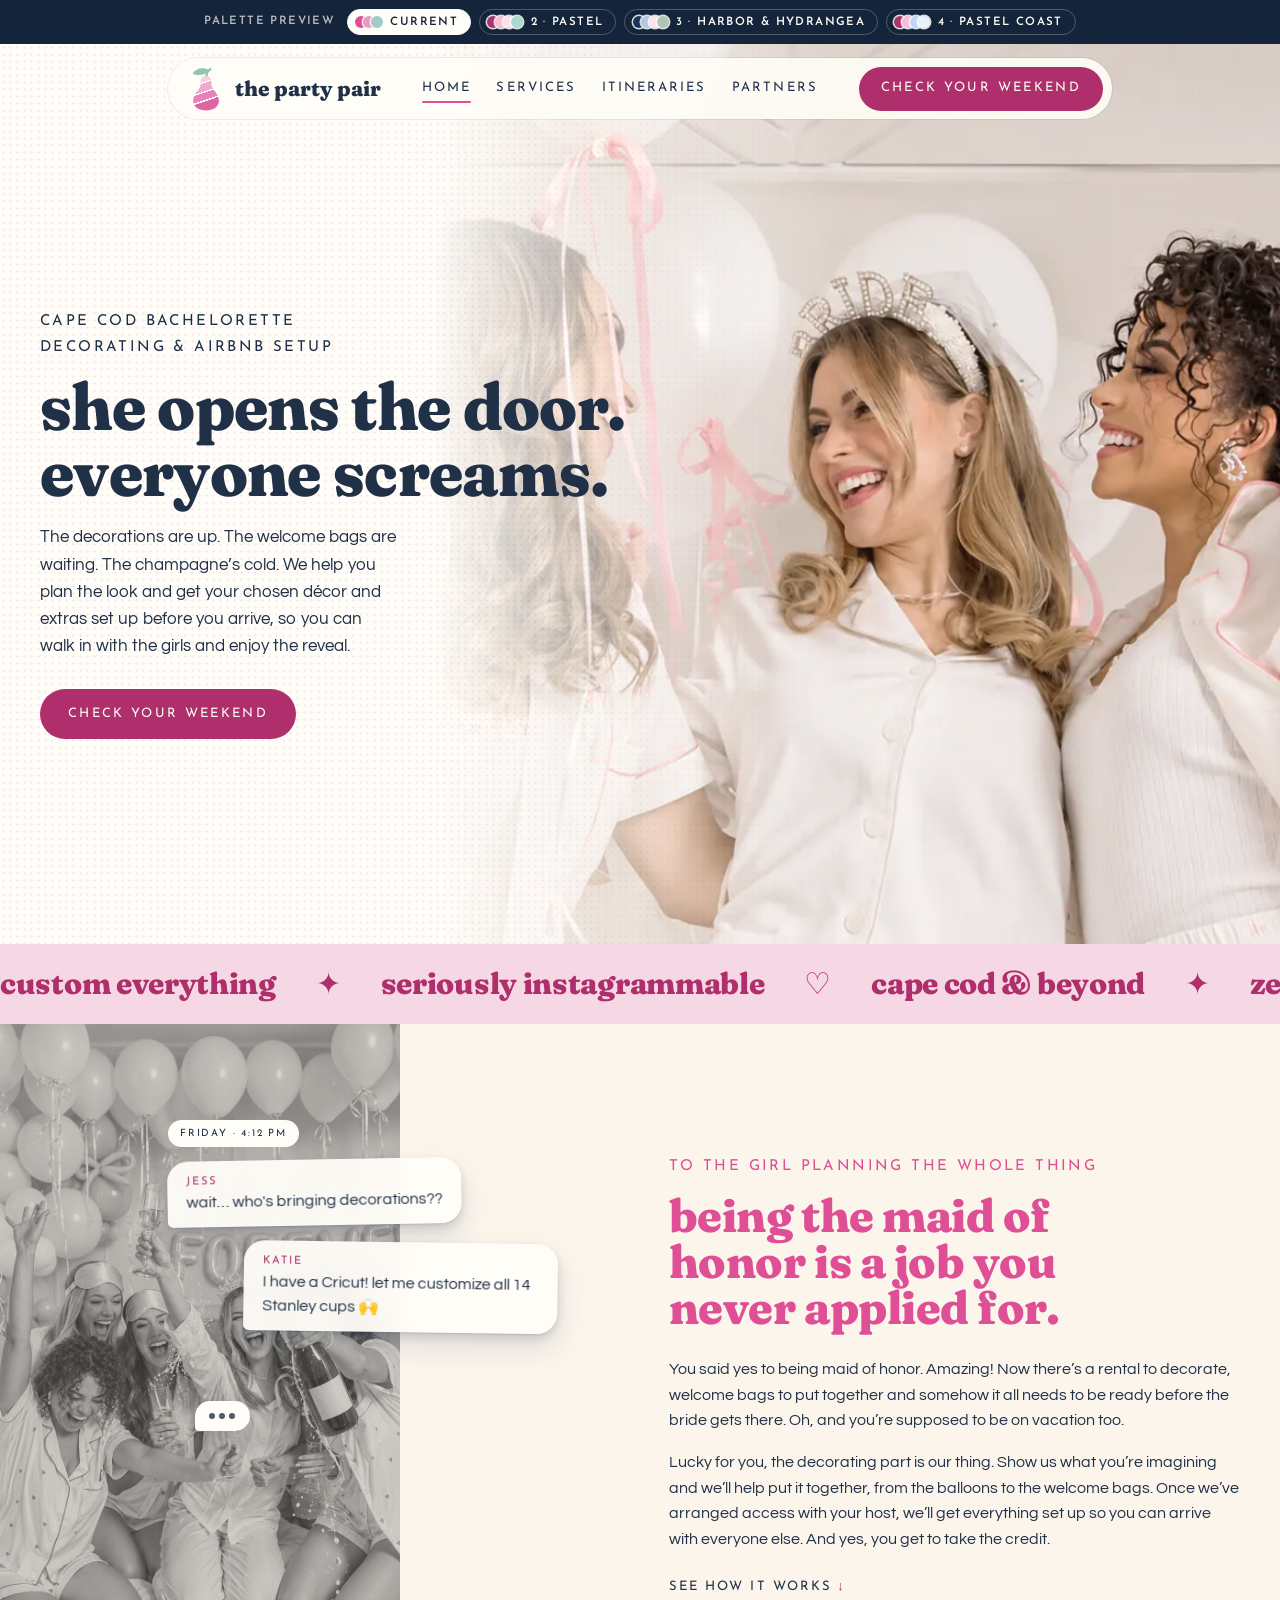
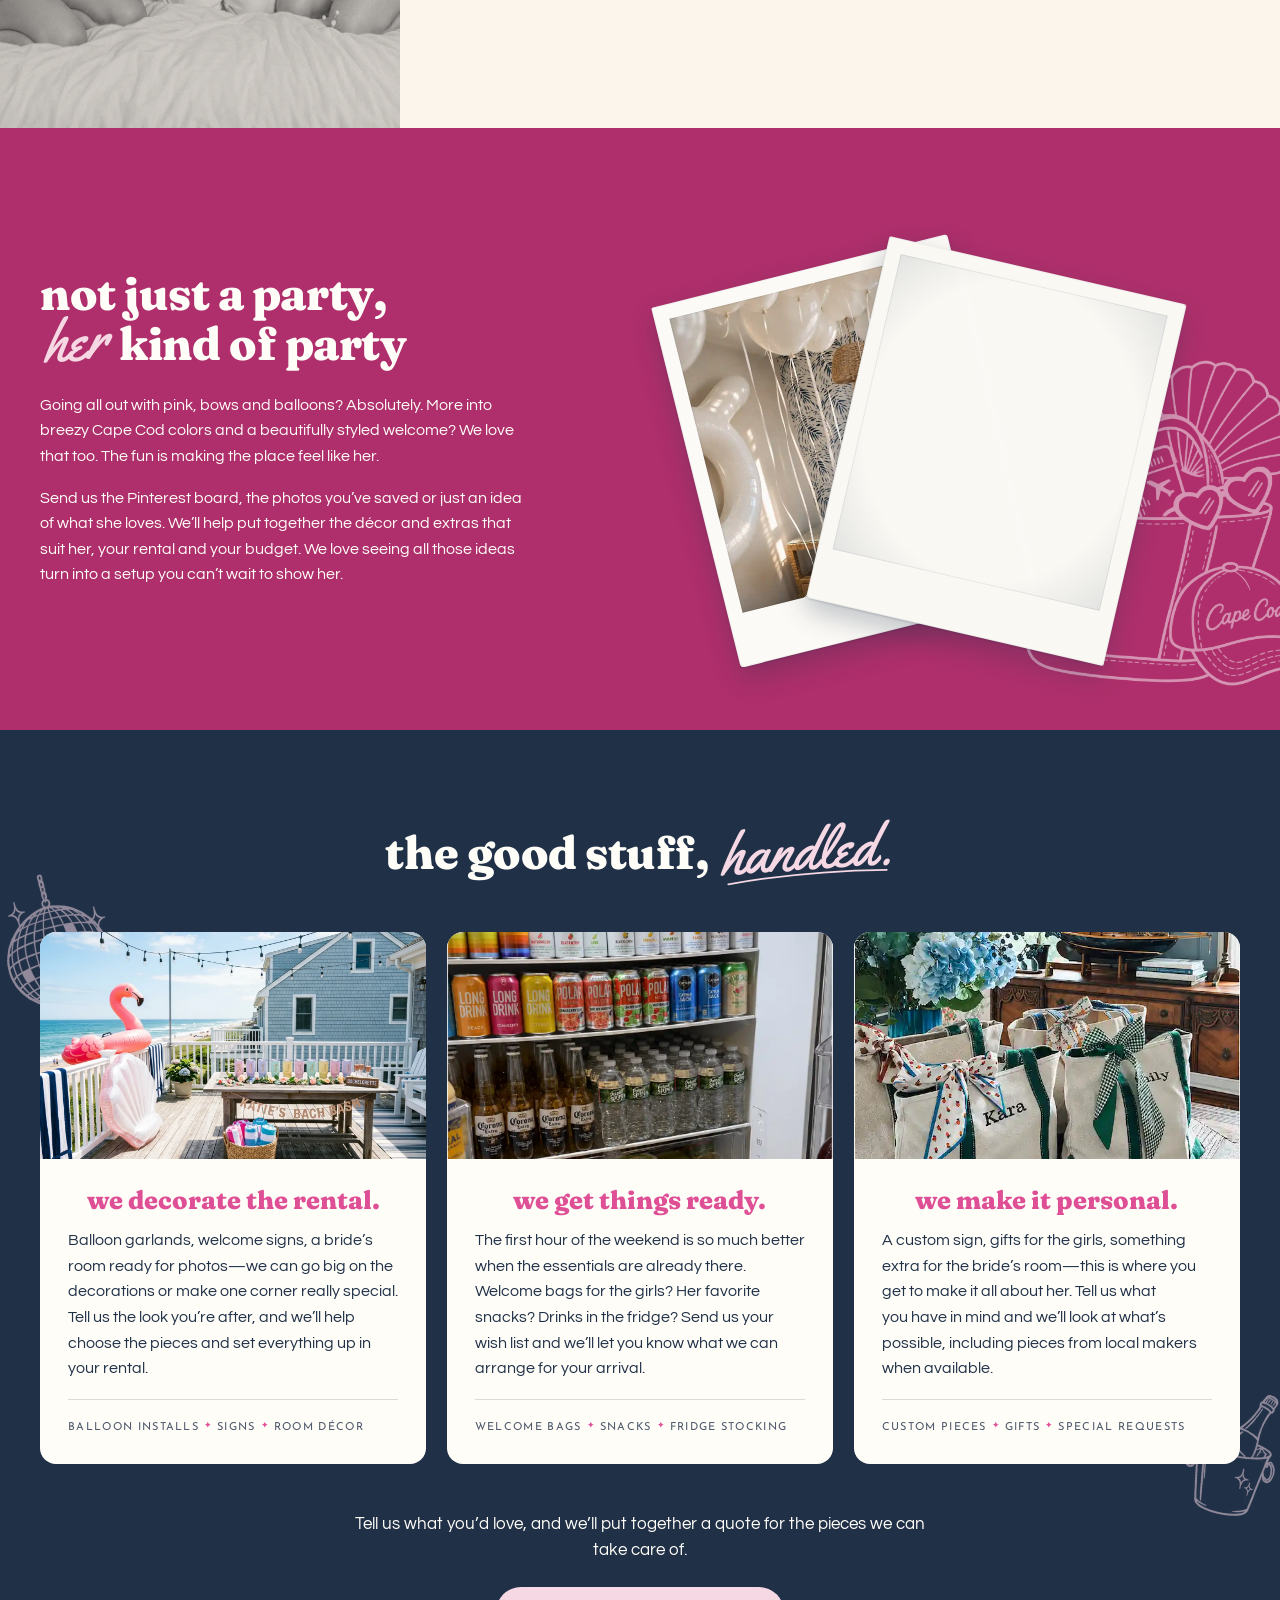
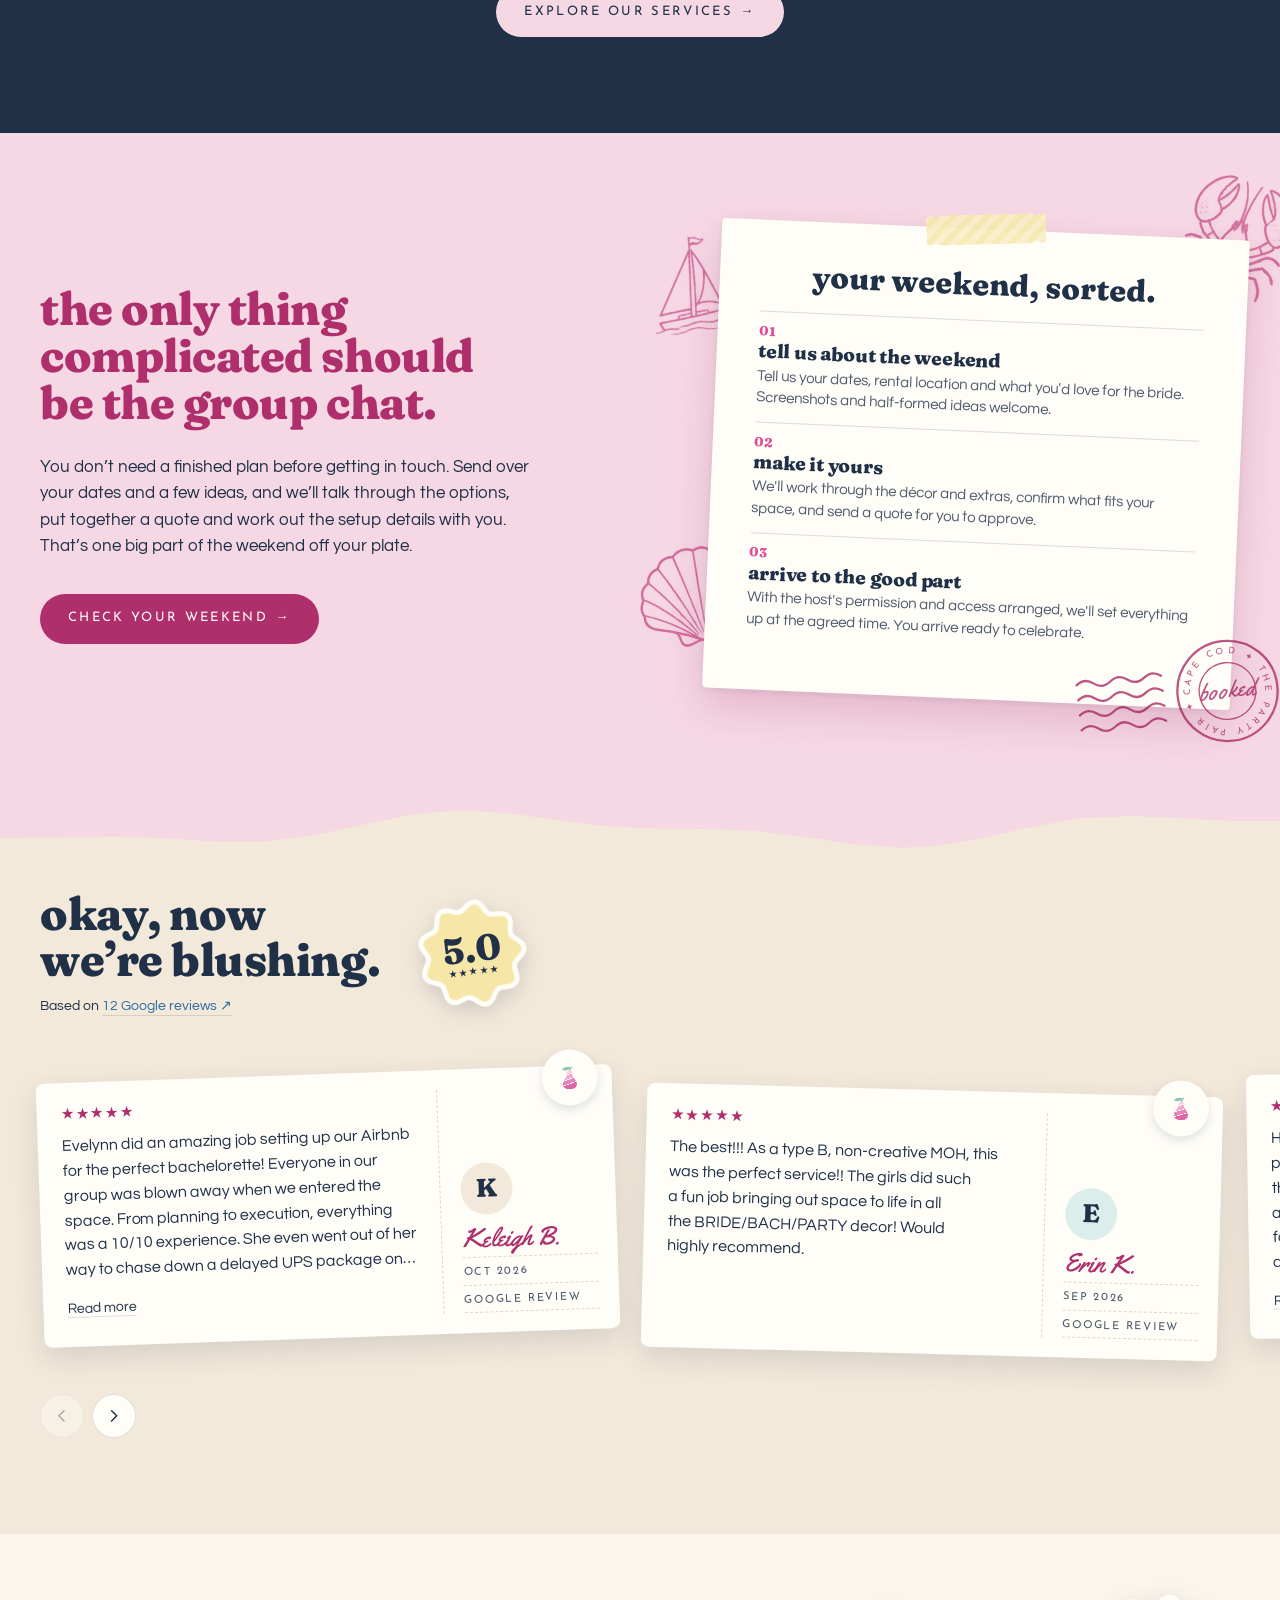
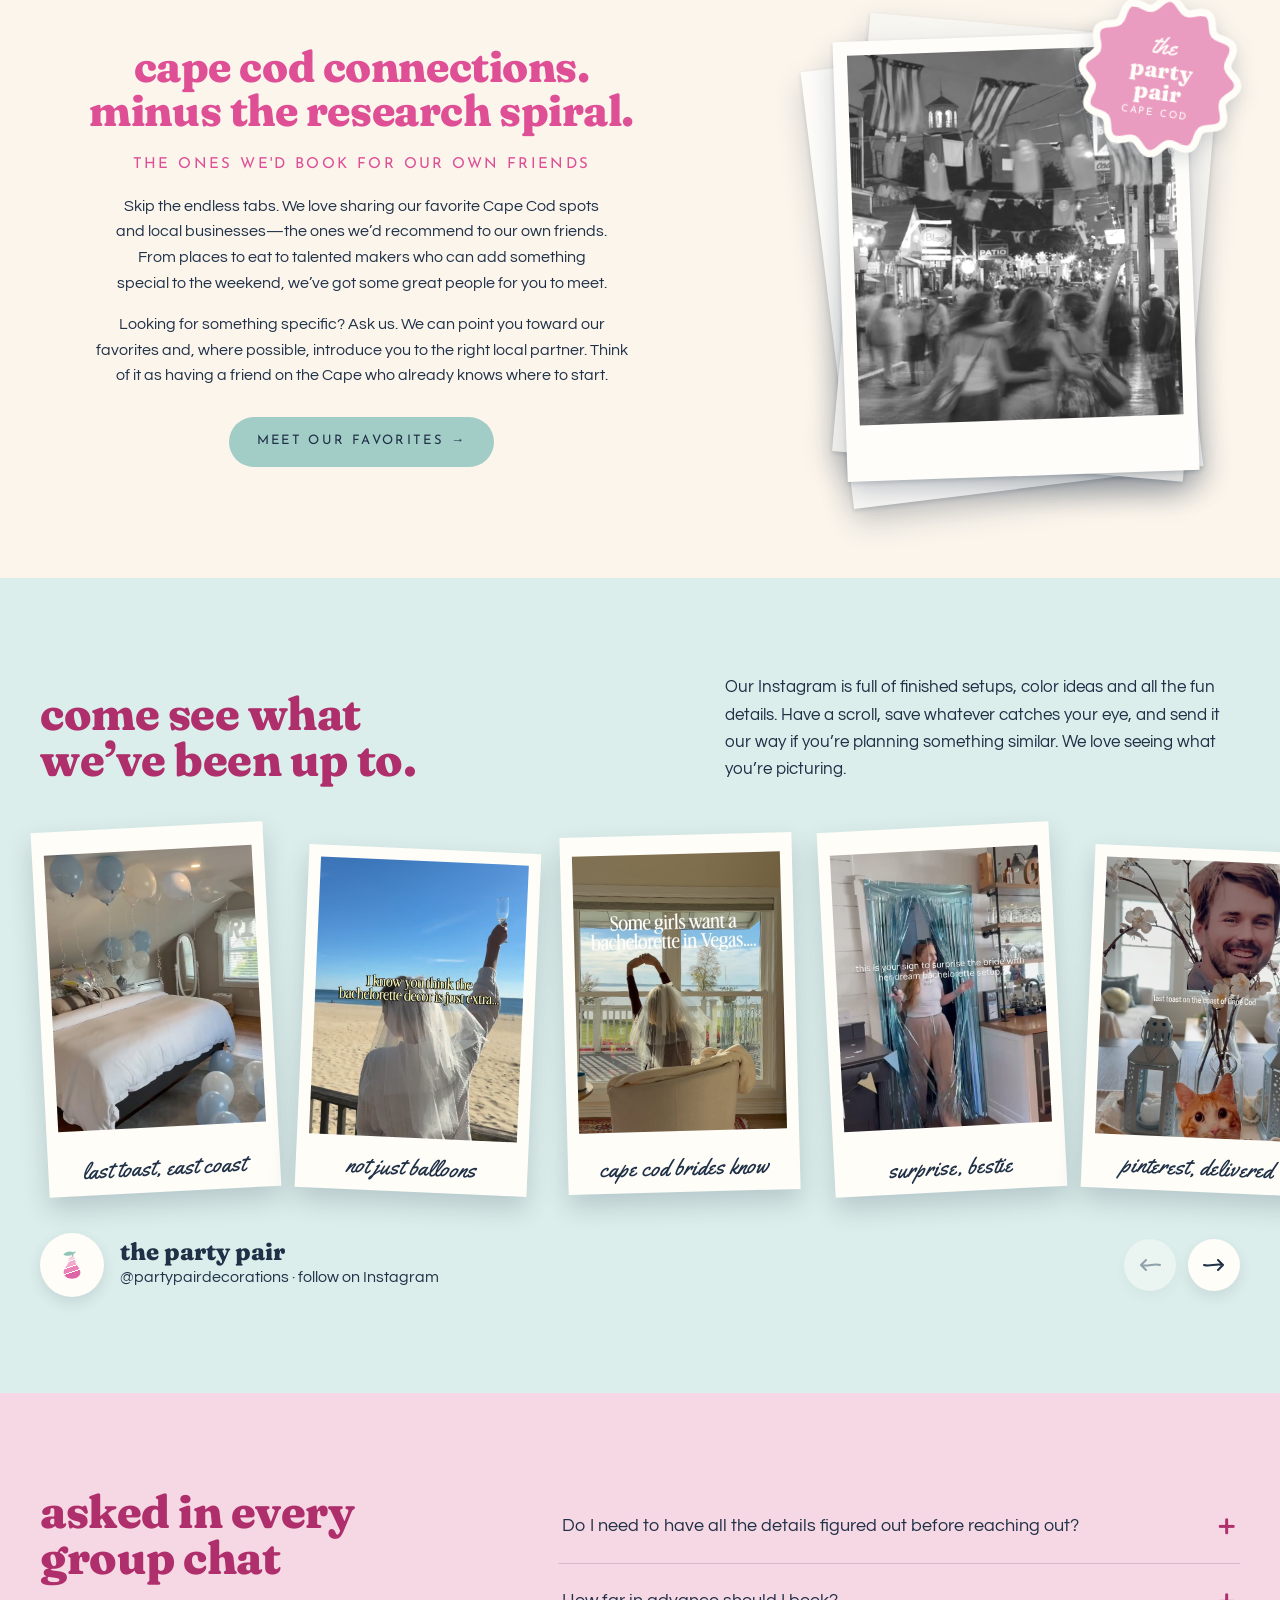
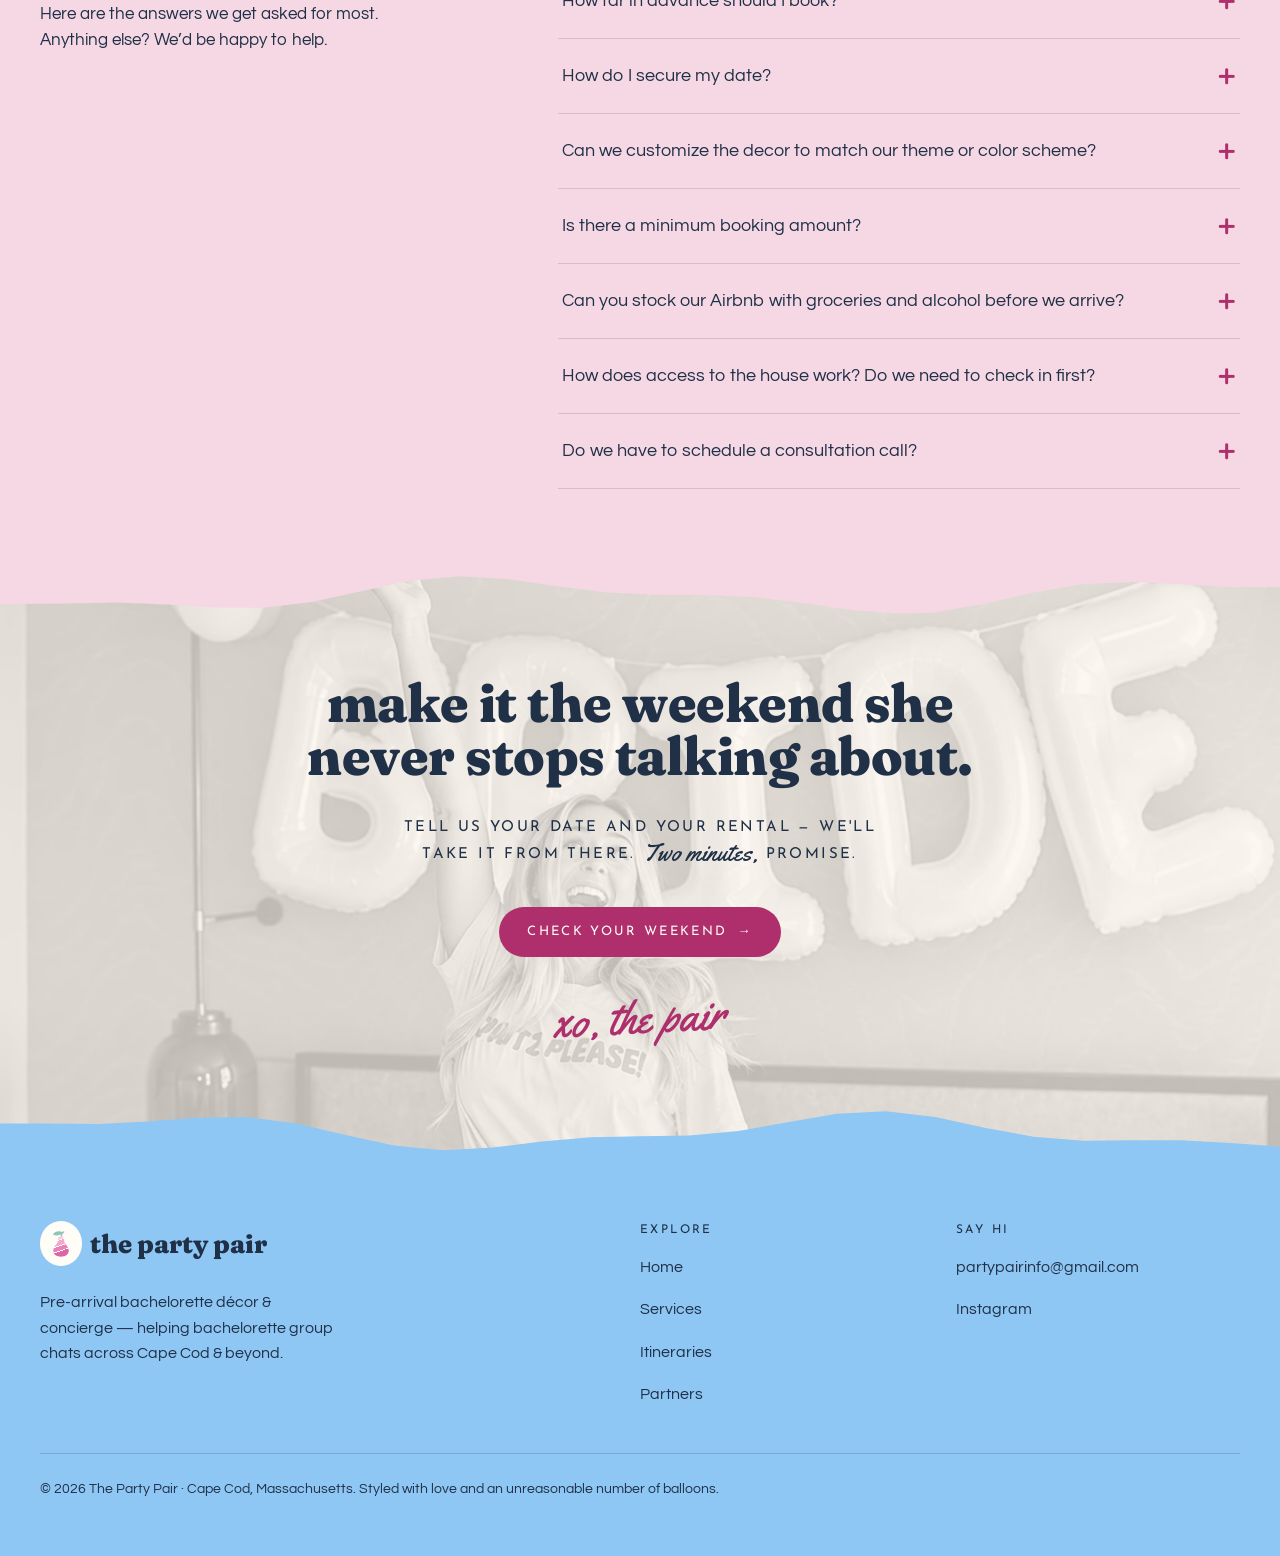
==== commit 6091d53d: "Mirror site/ at PartyPair a64581a" ====
--- a/index.html
+++ b/index.html
@@ -117,8 +117,8 @@
              PLACEHOLDER photos: swap for real Party Pair weekends. -->
         <div class="polaroids" aria-label="Photos from recent weekends">
           <img class="polaroids__stamp" src="assets/Stamps/background_stamp.png" alt="" width="1254" height="1254" loading="lazy" decoding="async">
-          <figure class="polaroid" style="--r: -14deg; --x: -66%; --y: 6%"><img src="assets/PP_Images/Balloon-Filled%20Bedroom%20Retreat.webp" alt="Bedroom filled with balloons" loading="lazy" decoding="async"></figure>
-          <figure class="polaroid" style="--r: 13deg; --x: 66%; --y: 6%"><img src="assets/PP_Images/Lobster-Themed%20Blue%20and%20White%20Party%20Cart.webp" alt="Lobster-themed blue and white party cart" loading="lazy" decoding="async"></figure>
+          <figure class="polaroid" style="--r: -14deg; --x: -25%; --y: 6%"><img src="assets/PP_Images/Balloon-Filled%20Bedroom%20Retreat.webp" alt="Bedroom filled with balloons" loading="lazy" decoding="async"></figure>
+          <figure class="polaroid" style="--r: 13deg; --x: 25%; --y: 6%"><img src="assets/PP_Images/Lobster-Themed%20Blue%20and%20White%20Party%20Cart.webp" alt="Lobster-themed blue and white party cart" loading="lazy" decoding="async"></figure>
           <figure class="polaroid" style="--r: 2deg; --x: 0%; --y: -12%"><img src="assets/PP_Images/Love%20Is%20Brewing_%20Nikki%E2%80%99s%20Bachelorette.webp" alt="“Love Is Brewing” bachelorette setup for Nikki" loading="lazy" decoding="async"></figure>
         </div>
       </div>
@@ -133,6 +133,9 @@
         <!-- PLACEHOLDER photos: stand-ins from assets/PP_Images (also used in
              the polaroid pile); swap for photos chosen for each card -->
         <div class="wwd__cards">
+          <!-- two line drawings tucked behind the outer cards' corners -->
+          <span class="wwd__art wwd__art--disco" aria-hidden="true"></span>
+          <span class="wwd__art wwd__art--bucket" aria-hidden="true"></span>
           <article class="wwd-card">
             <img class="wwd-card__photo" src="assets/img/deck-floats.webp" alt="Beach-house deck set for a bachelorette: pastel name tumblers on a long table, a &ldquo;Katie&rsquo;s Bach Bash&rdquo; banner, pool floats and rolled towels" width="1400" height="1046" loading="lazy" decoding="async">
             <div class="wwd-card__body">
--- a/css/her-party.css
+++ b/css/her-party.css
@@ -6,7 +6,8 @@
 
 /* Paper text on Pear Deep clears 6:1. "her" is in the script face, as in
    the CTA sign-off ("xo, the pair"). */
-.her-party { background: var(--her-party-bg); overflow: hidden; }
+/* clipped sideways only: the big prints may spill over the bands above and below */
+.her-party { background: var(--her-party-bg); overflow-x: clip; }
 .her-party h2 { color: var(--her-party-heading); margin-bottom: 1.625rem; text-wrap: balance; }
 .her-party h2 .script {
   display: inline-block;
@@ -41,7 +42,8 @@
 .polaroids {
   position: relative;
   width: min(100%, 32rem);
-  aspect-ratio: 1 / 0.8;             /* hugs the fan, so the section's padding is the only air above and below */
+  aspect-ratio: 1 / 0.8;              /* the prints are taller than this and spill past it, over neighbouring bands */
+  z-index: 2;                        /* above the next section's background */
   margin-inline: auto;
   container-type: inline-size;     /* prints size their frame in cqw (pile width) */
 }
@@ -50,27 +52,27 @@
   .polaroids { width: 80%; }
 }
 /* Print size by width (a share of the pile), each the largest that keeps
-   the fan on screen and clear of the copy: 55% from 1440 px (base rule
+   the fan on screen and clear of the copy: 68% from 1440 px (base rule
    below), then smaller as the column narrows */
 @media (max-width: 89.99em) {
-  .polaroids .polaroid { width: 50%; }
+  .polaroids .polaroid { width: 62%; }
 }
 @media (max-width: 80em) {
-  .polaroids .polaroid { width: 44%; }
+  .polaroids .polaroid { width: 59.5%; }
 }
 @media (min-width: 68.0625em) and (max-width: 75em) {   /* small laptops: the tightest fit */
-  .polaroids .polaroid { width: 41%; }
+  .polaroids .polaroid { width: 51%; }
 }
 @media (min-width: 47.5625em) and (max-width: 68em) {   /* tablets in two columns */
-  .polaroids .polaroid { width: 42%; }
+  .polaroids .polaroid { width: 52%; }
 }
 @media (max-width: 47.5em) {   /* phones, stacked */
-  .polaroids .polaroid { width: 46%; }
+  .polaroids .polaroid { width: 57%; }
 }
 .polaroids__stamp {
   position: absolute;
-  right: -22%;
-  bottom: -23%;
+  right: -34%;
+  bottom: -16%;
   width: 72%;
   height: auto;
   opacity: 0.5;
@@ -80,7 +82,7 @@
   position: absolute;
   left: 50%;
   top: 50%;
-  width: 55%;                      /* three prints fanned: left, right, then the centre one on top */
+  width: 68%;                      /* three prints fanned: left, right, then the centre one on top */
   aspect-ratio: 0.82;              /* a real instant print's proportions */
   margin: 0;
   padding: 3cqw 3cqw 10.5cqw;      /* thin sides and top, deep bottom lip */
--- a/css/what-we-do.css
+++ b/css/what-we-do.css
@@ -13,6 +13,7 @@
    ============================================================ */
 
 .wwd {
+  overflow-x: clip;   /* icons in the side gutters may run off the screen edge */
   padding-block: var(--space-section);
   background: var(--dream-bg);
   color: var(--dream-ink);
@@ -50,6 +51,8 @@
   gap: clamp(1rem, 1.6vw, 1.375rem);
 }
 .wwd-card {
+  position: relative;
+  z-index: 1;                        /* above the drawings tucked behind */
   display: flex;
   flex-direction: column;
   overflow: hidden;
@@ -140,9 +143,31 @@
 .wwd .btn:hover,
 .wwd .btn:active { background: var(--dream-btn-hover); transform: none; }
 
+/* --- detailing: two line drawings tucked behind the outer cards'
+   corners, as in the booking band. The PNGs (white on clear) are masks,
+   so currentColor is the ink. The url()s live here, not inline: a url()
+   in a custom property resolves against this stylesheet's folder. --- */
+.wwd__cards { position: relative; }
+.wwd__art {
+  position: absolute;
+  z-index: 0;
+  aspect-ratio: 1;
+  color: var(--dream-accent);
+  opacity: 0.55;
+  background-color: currentColor;
+  -webkit-mask: var(--icon) center / contain no-repeat;
+          mask: var(--icon) center / contain no-repeat;
+  pointer-events: none;
+}
+.wwd__art--disco  { --icon: url('../assets/Stamps/icons/disco-ball.png'); width: 8.5rem; top: -3.75rem; left: -3.25rem; rotate: -14deg; }
+.wwd__art--bucket { --icon: url('../assets/Stamps/icons/champagne-bucket.png'); width: 8rem; bottom: -3.25rem; right: -3.5rem; rotate: 12deg; }
+@media (max-width: 47.5em) {
+  .wwd__art--disco  { width: 5.5rem; top: -2.5rem; left: -1.25rem; }
+  .wwd__art--bucket { width: 5.5rem; bottom: -2.25rem; right: -1.25rem; }
+}
+
 /* one column below the 1020 px breakpoint, kept to a readable width */
 @media (max-width: 63.75em) {
   .wwd__cards { grid-template-columns: minmax(0, 1fr); max-width: 34rem; margin-inline: auto; }
   .wwd-card__photo { aspect-ratio: 2; }
 }
-
